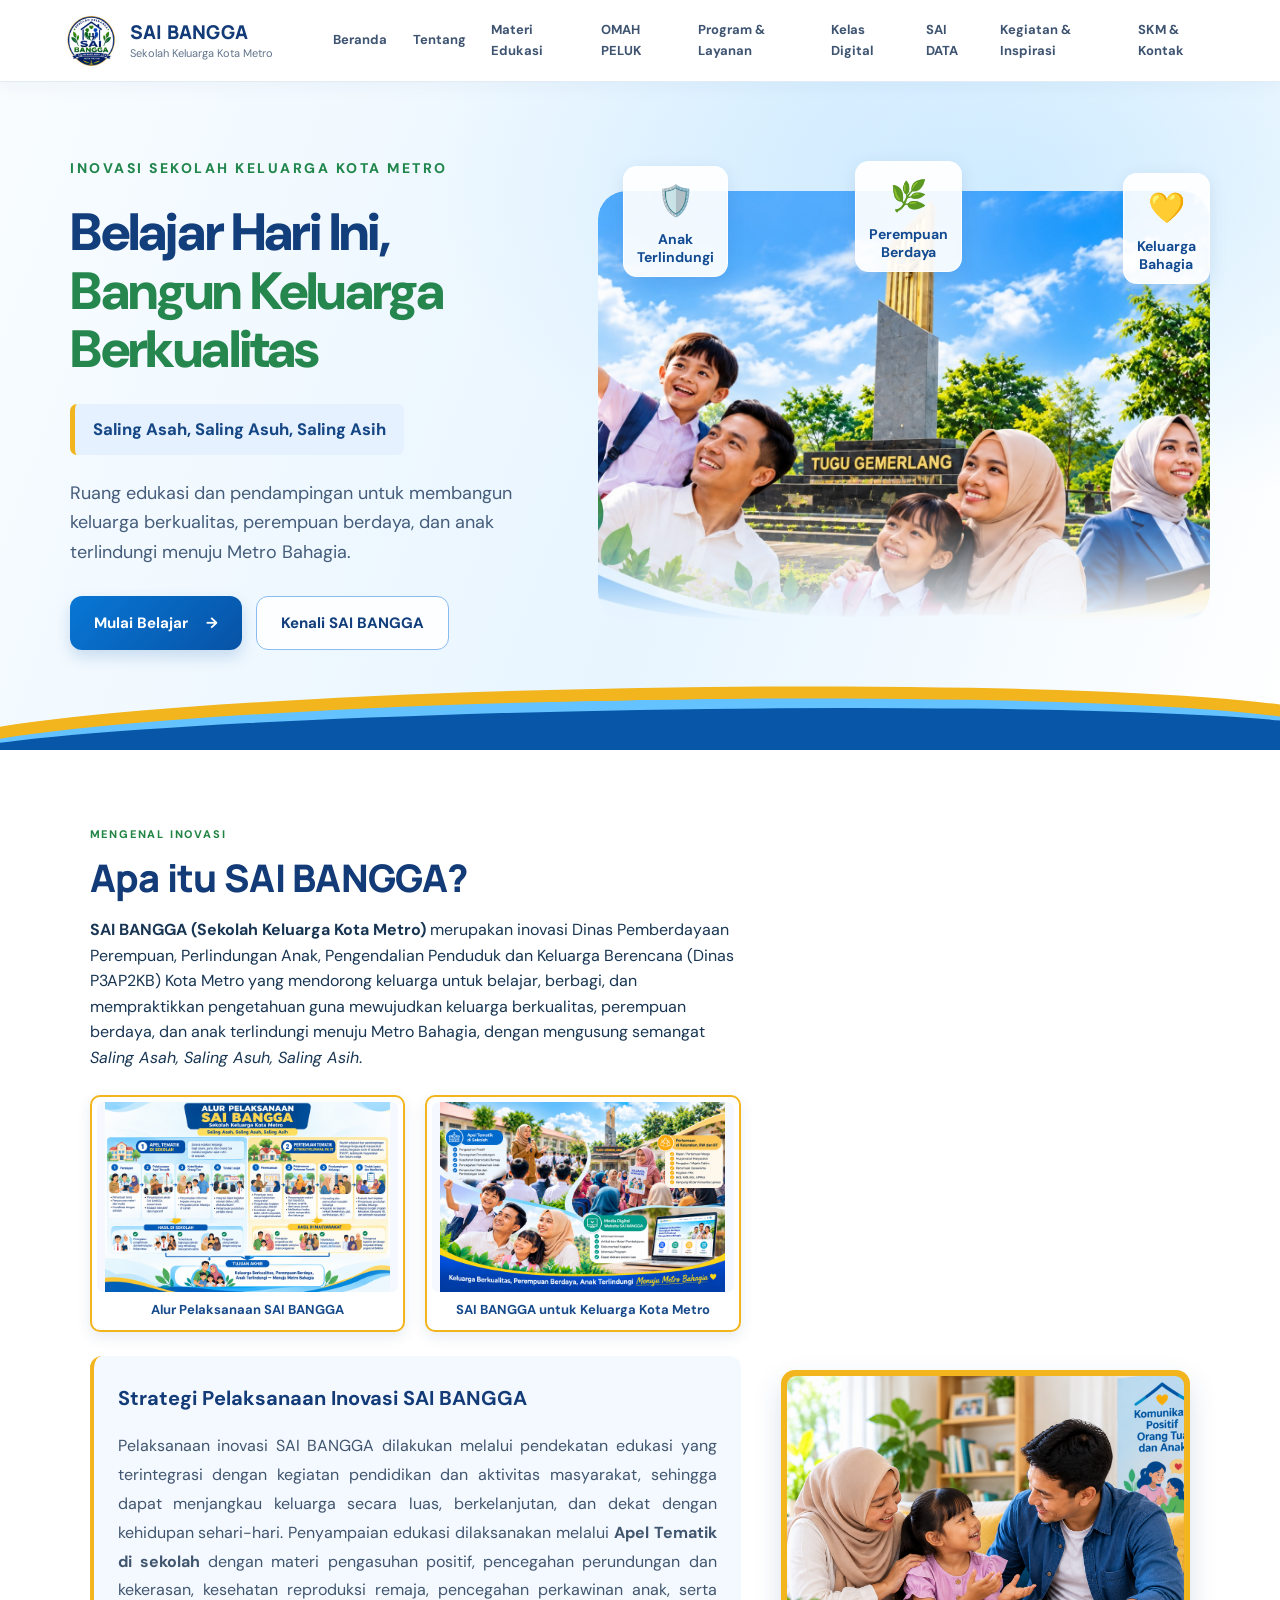
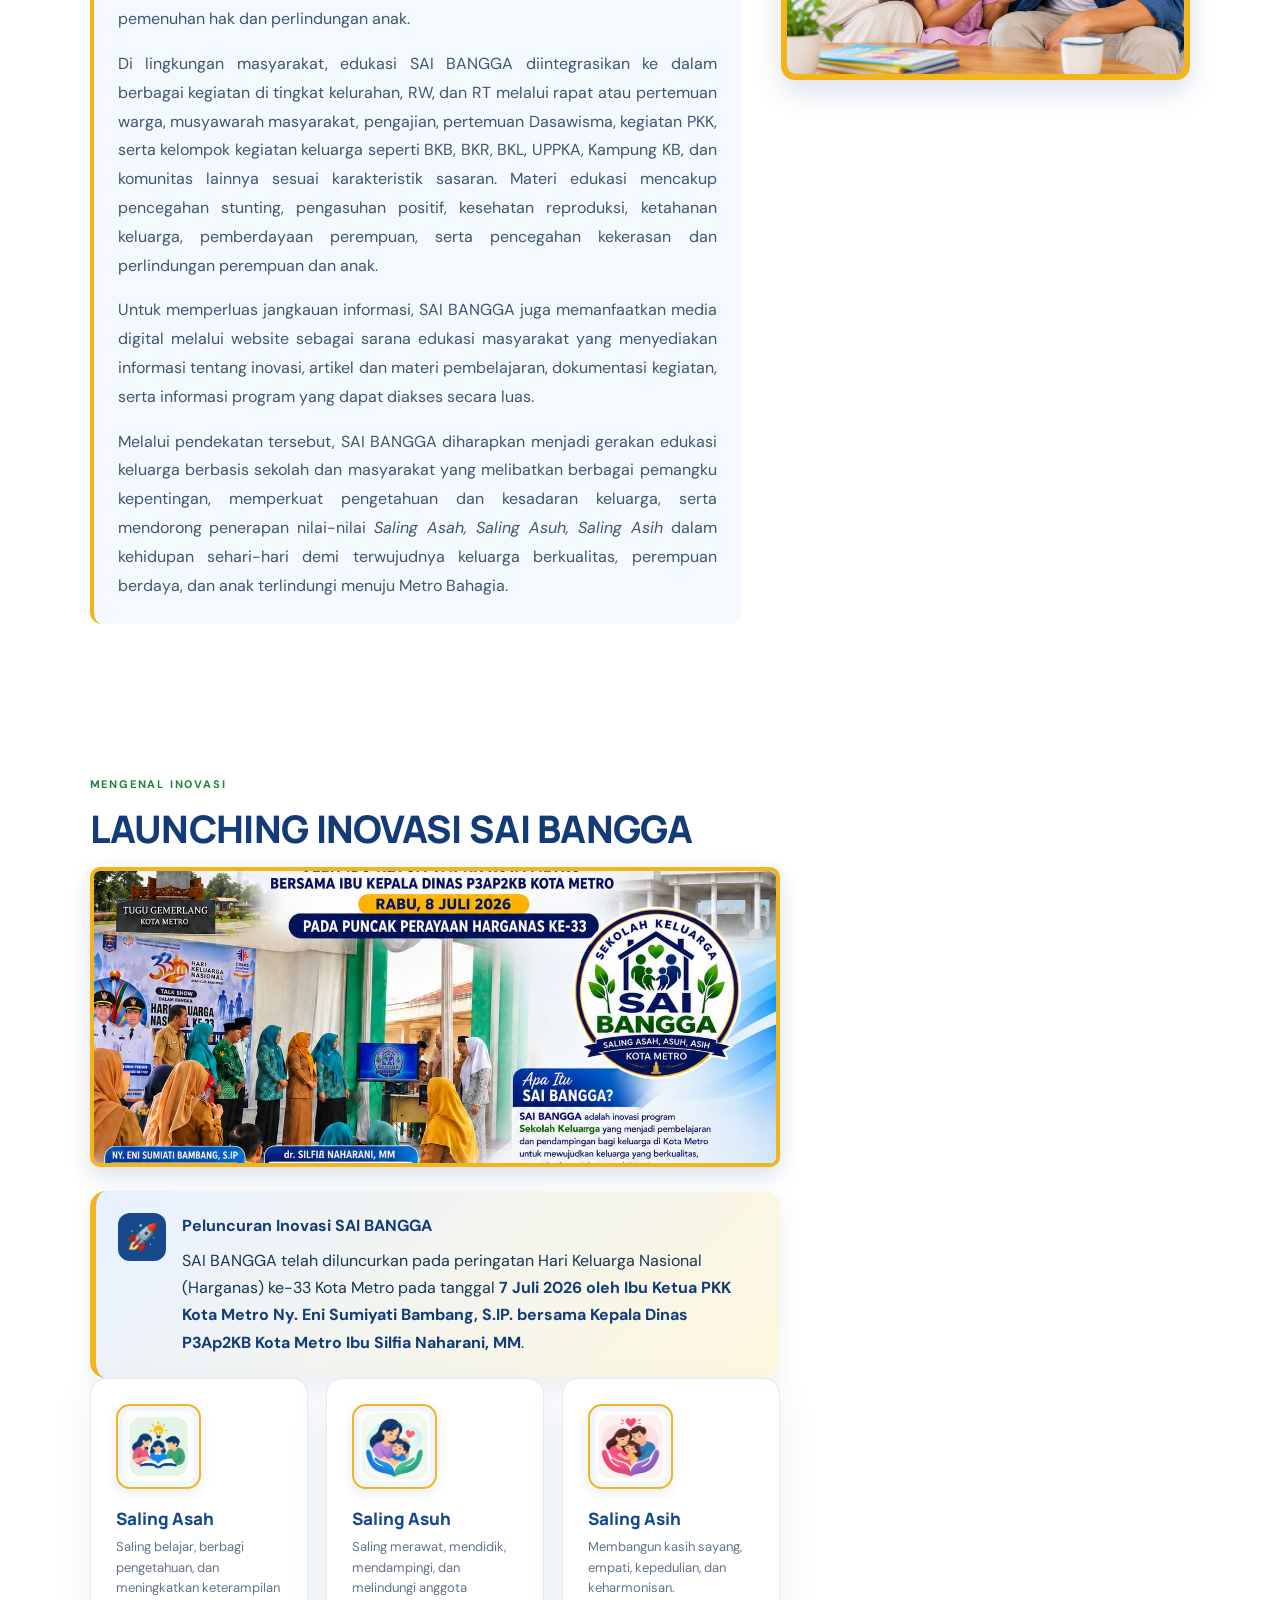
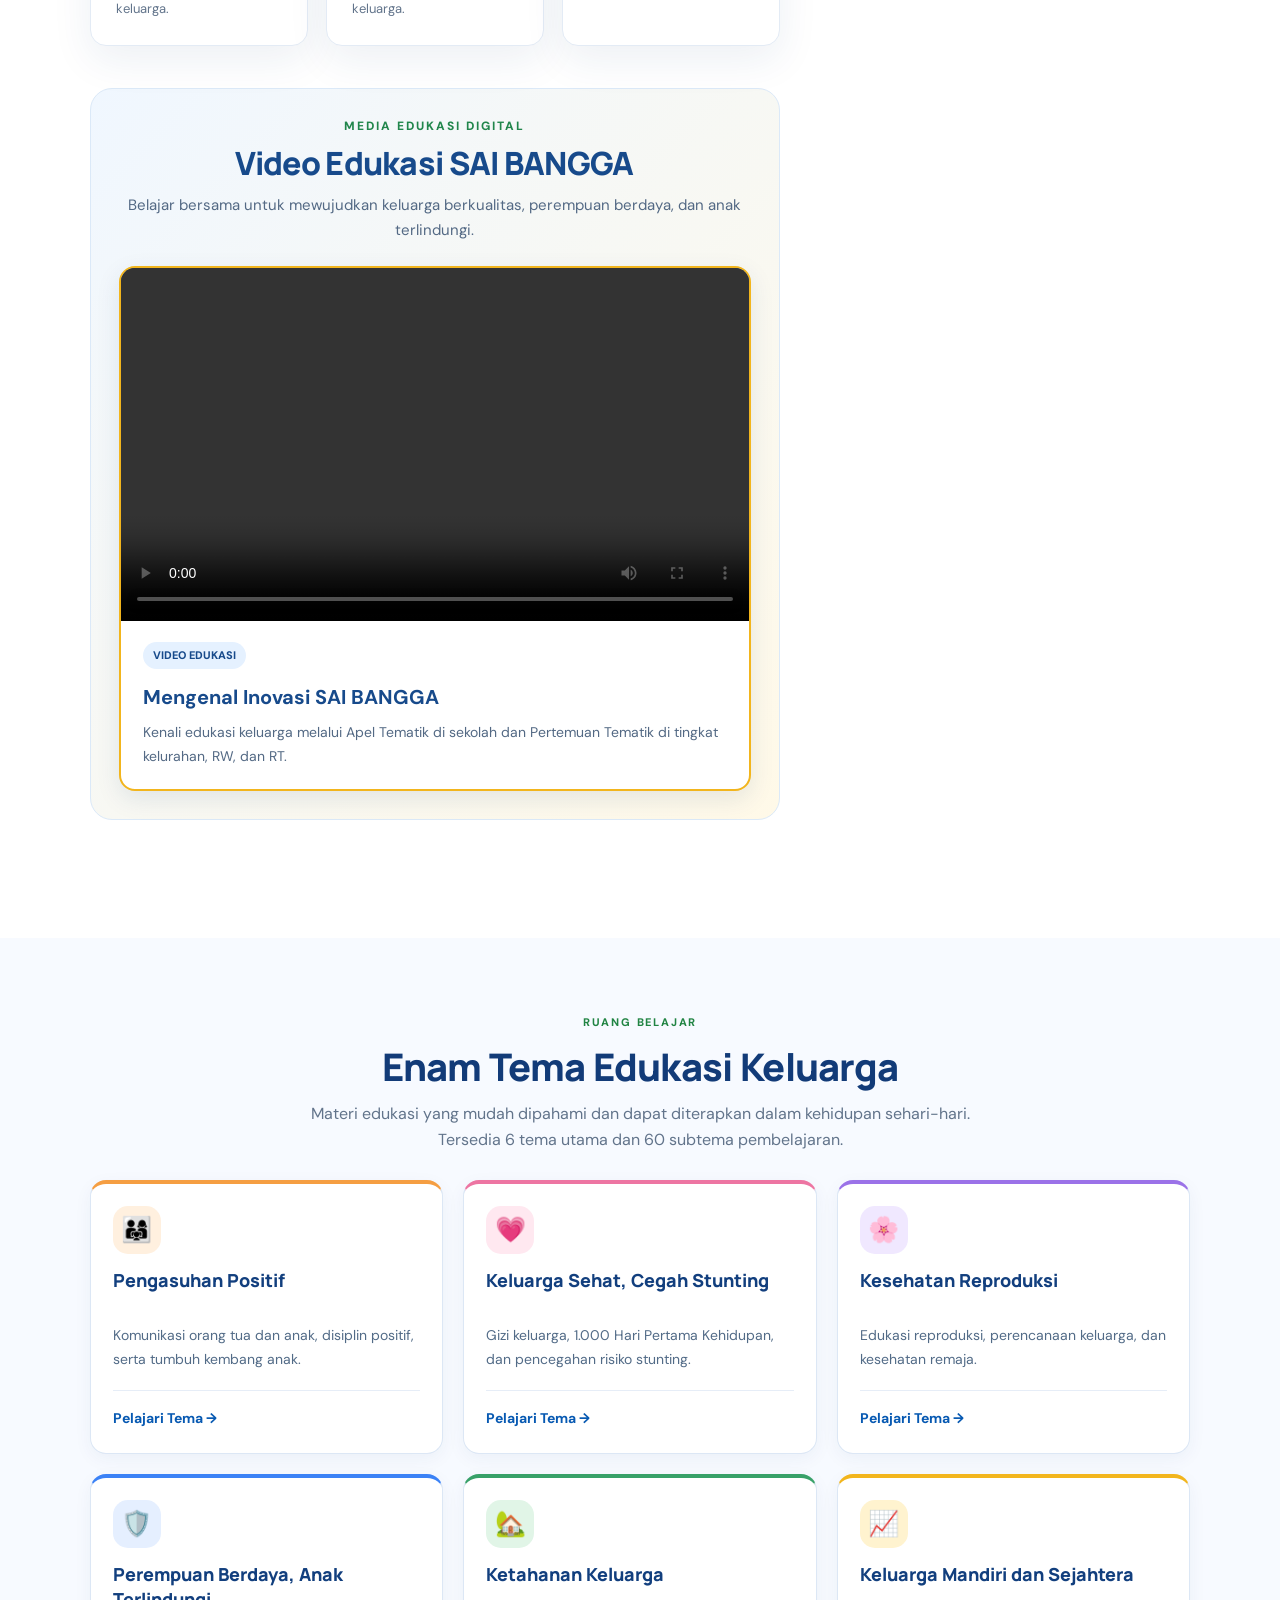
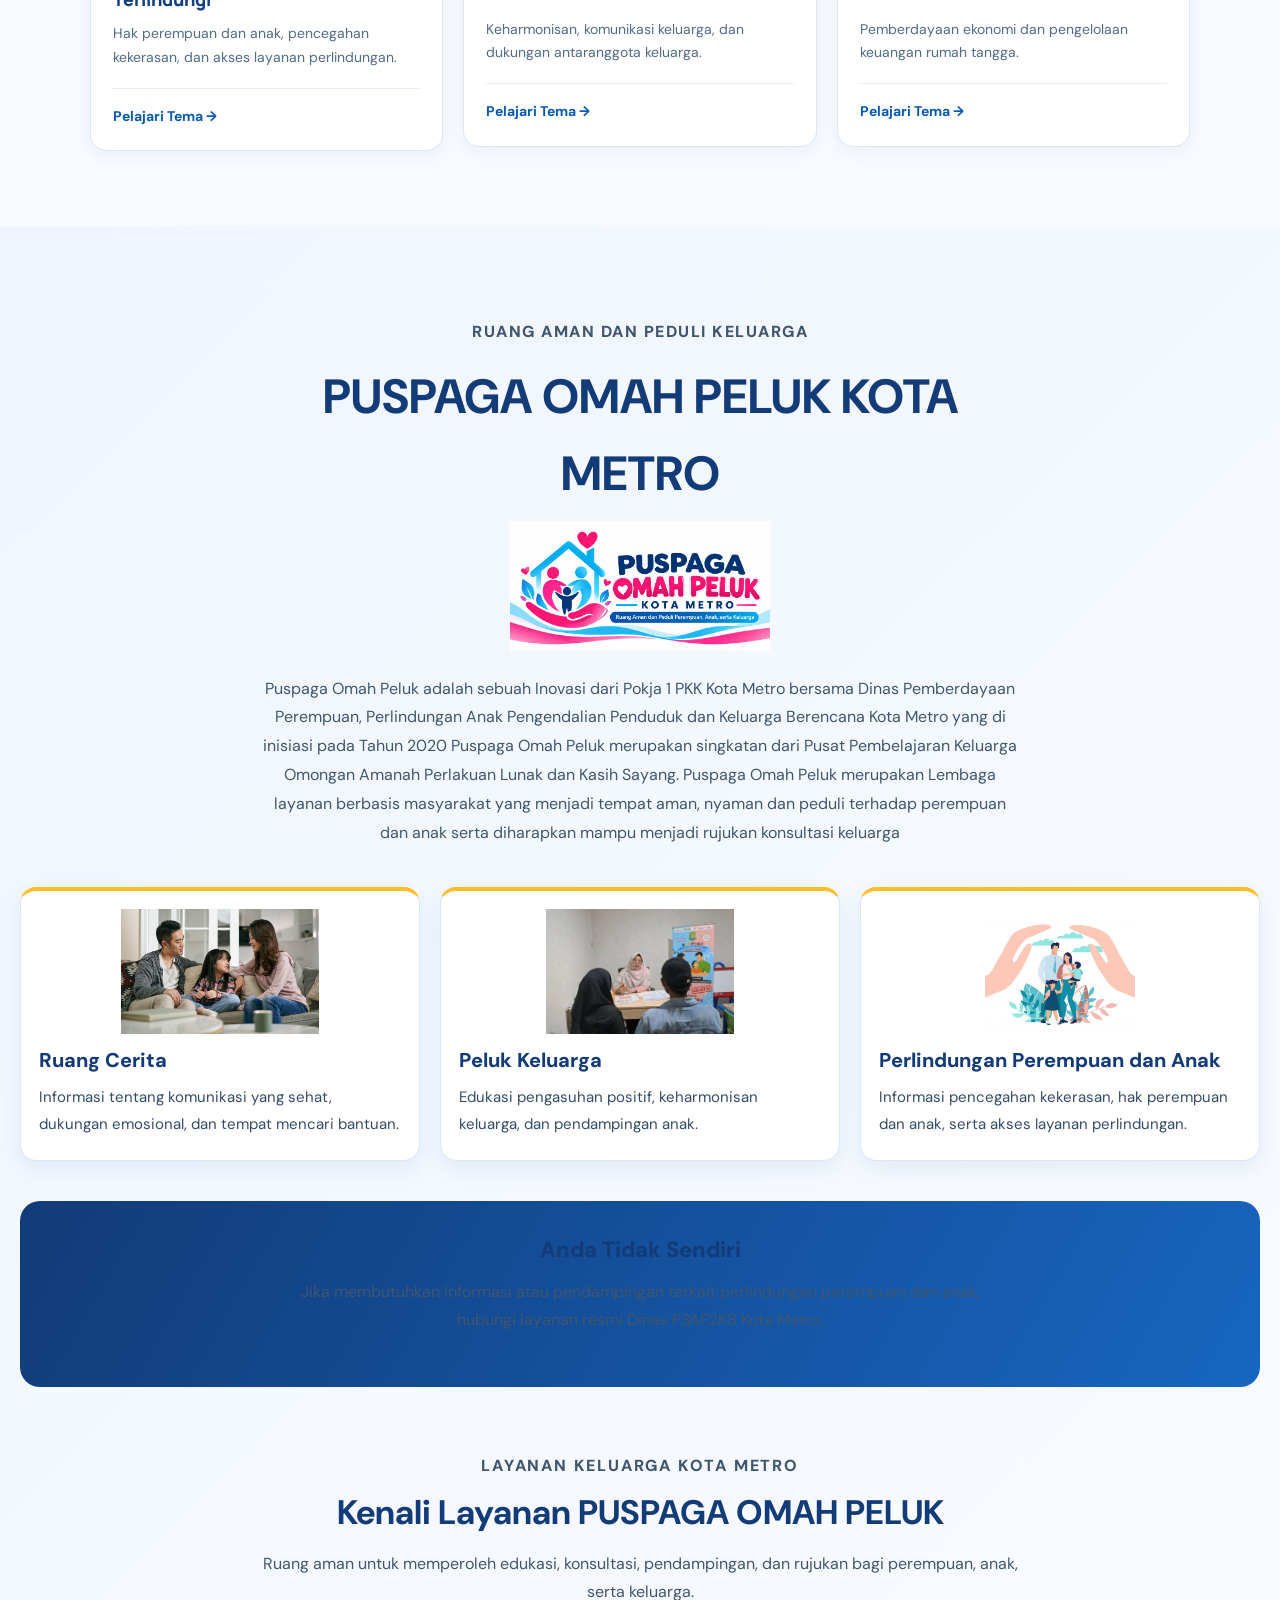
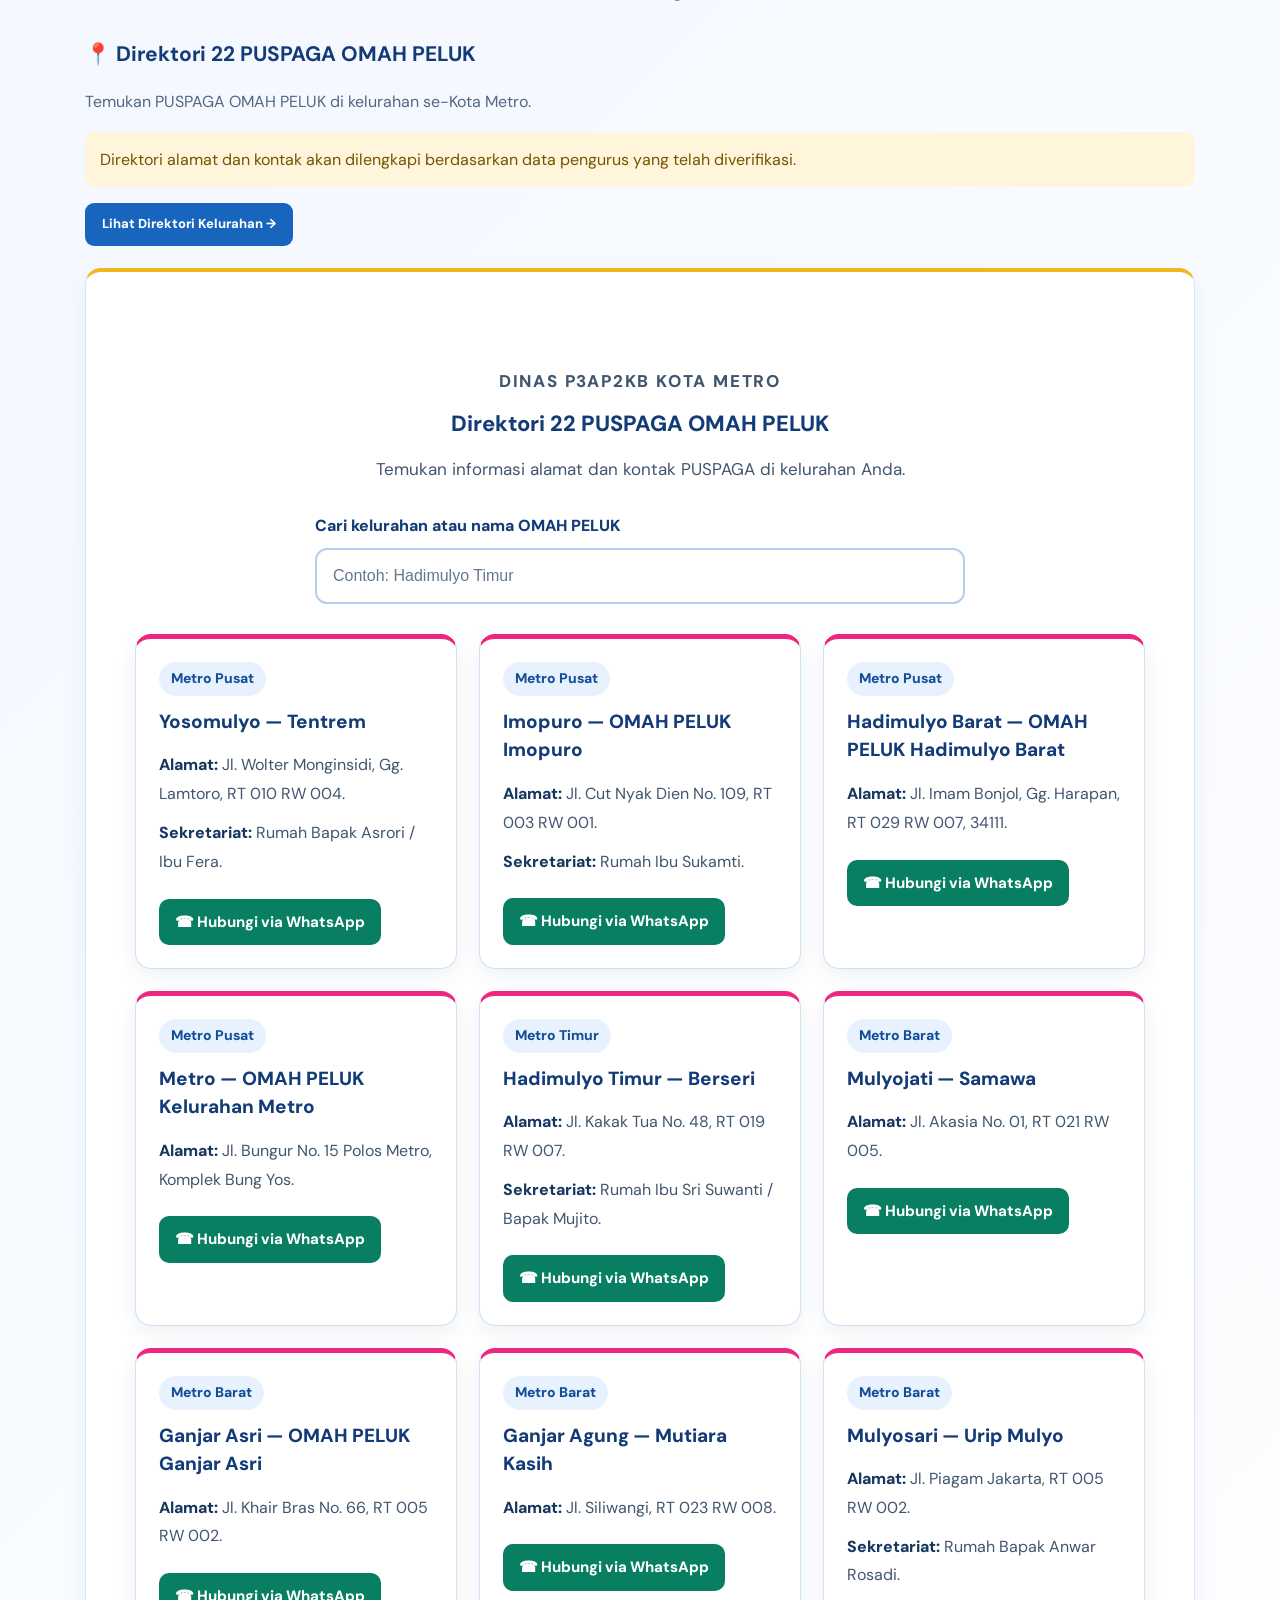
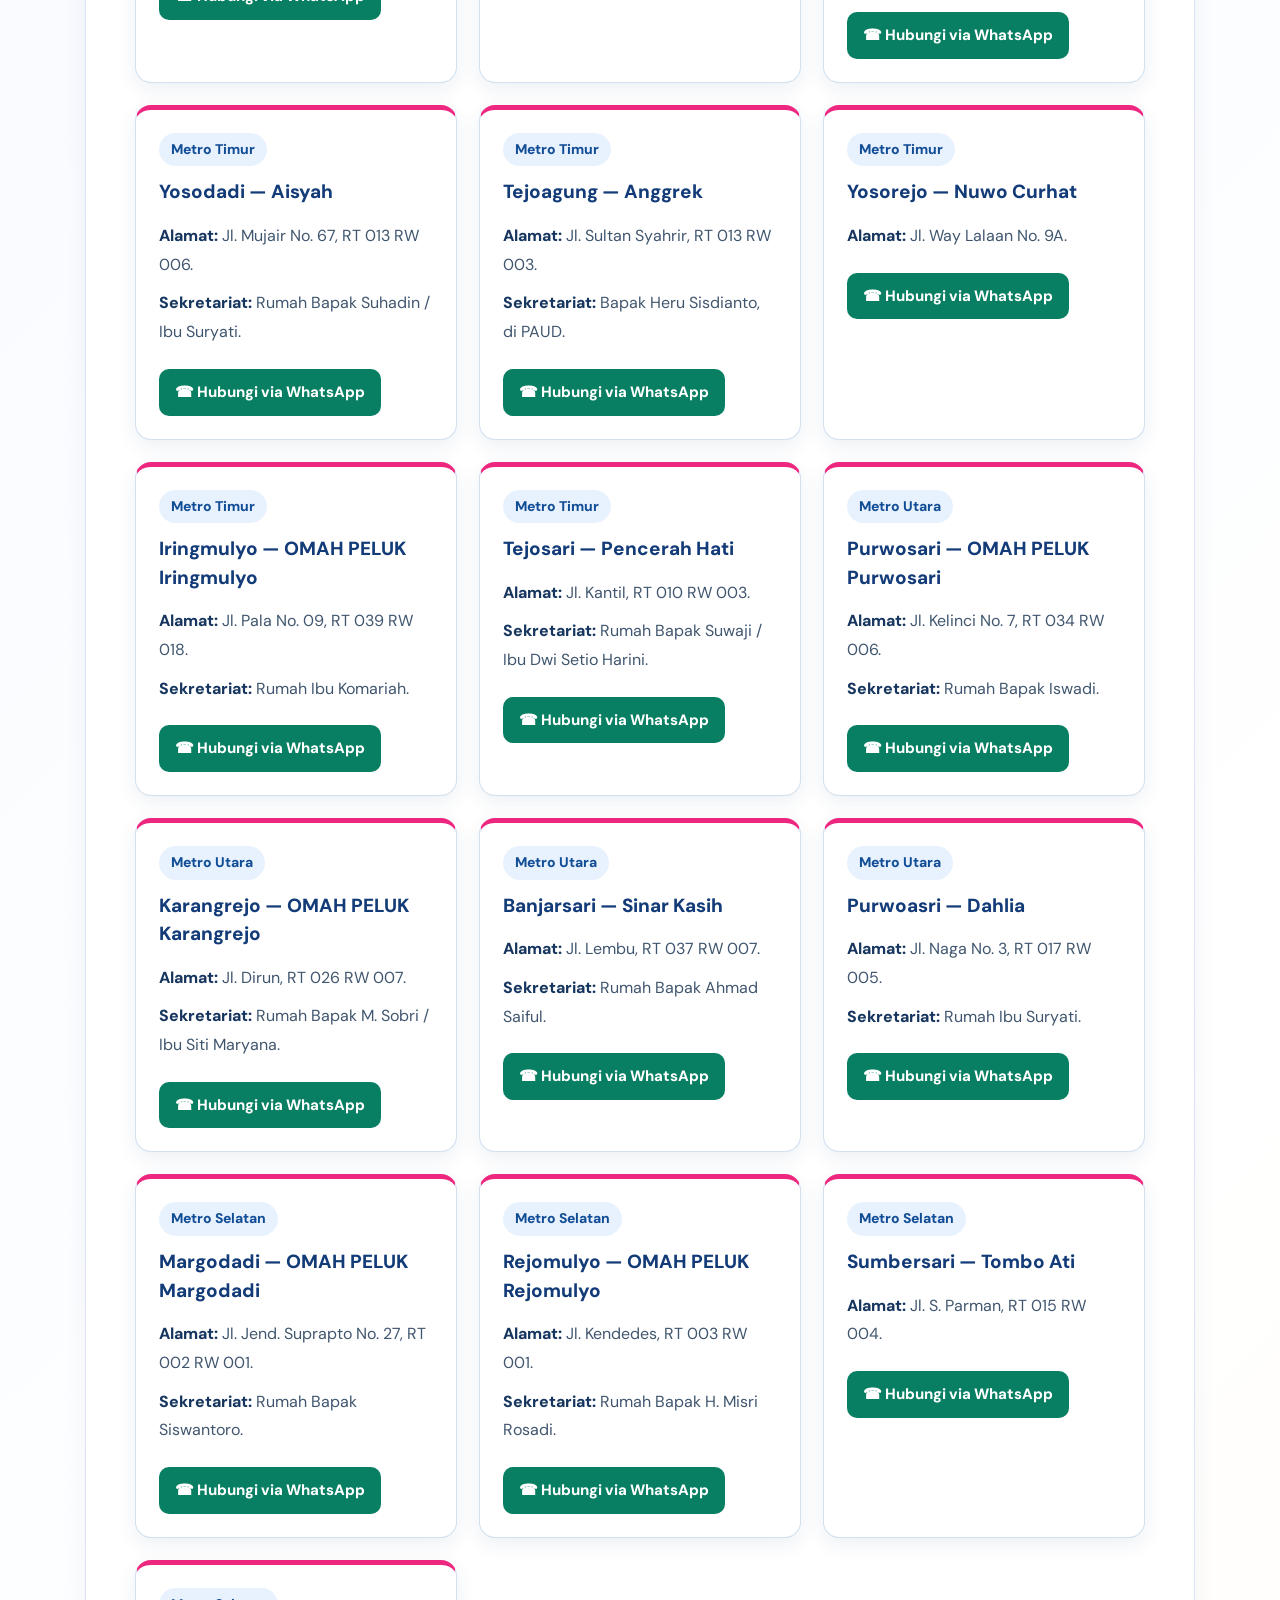
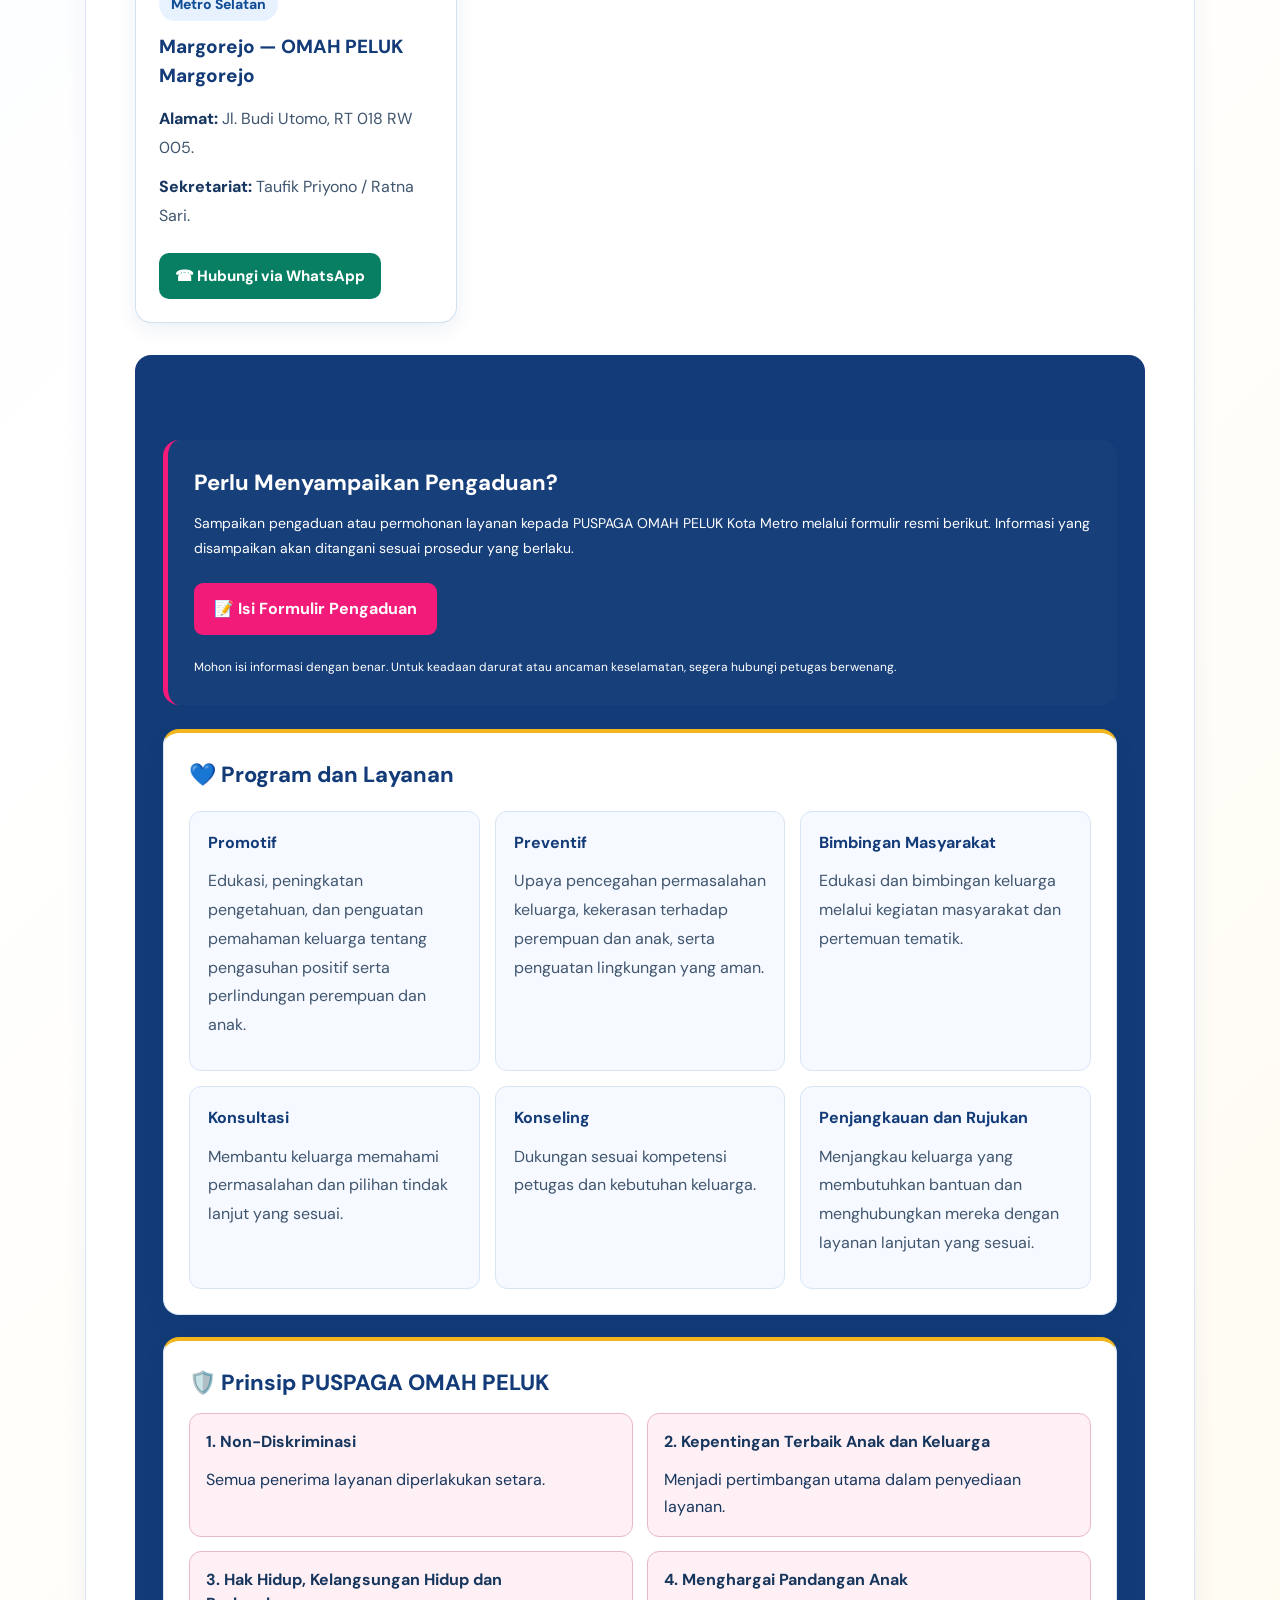
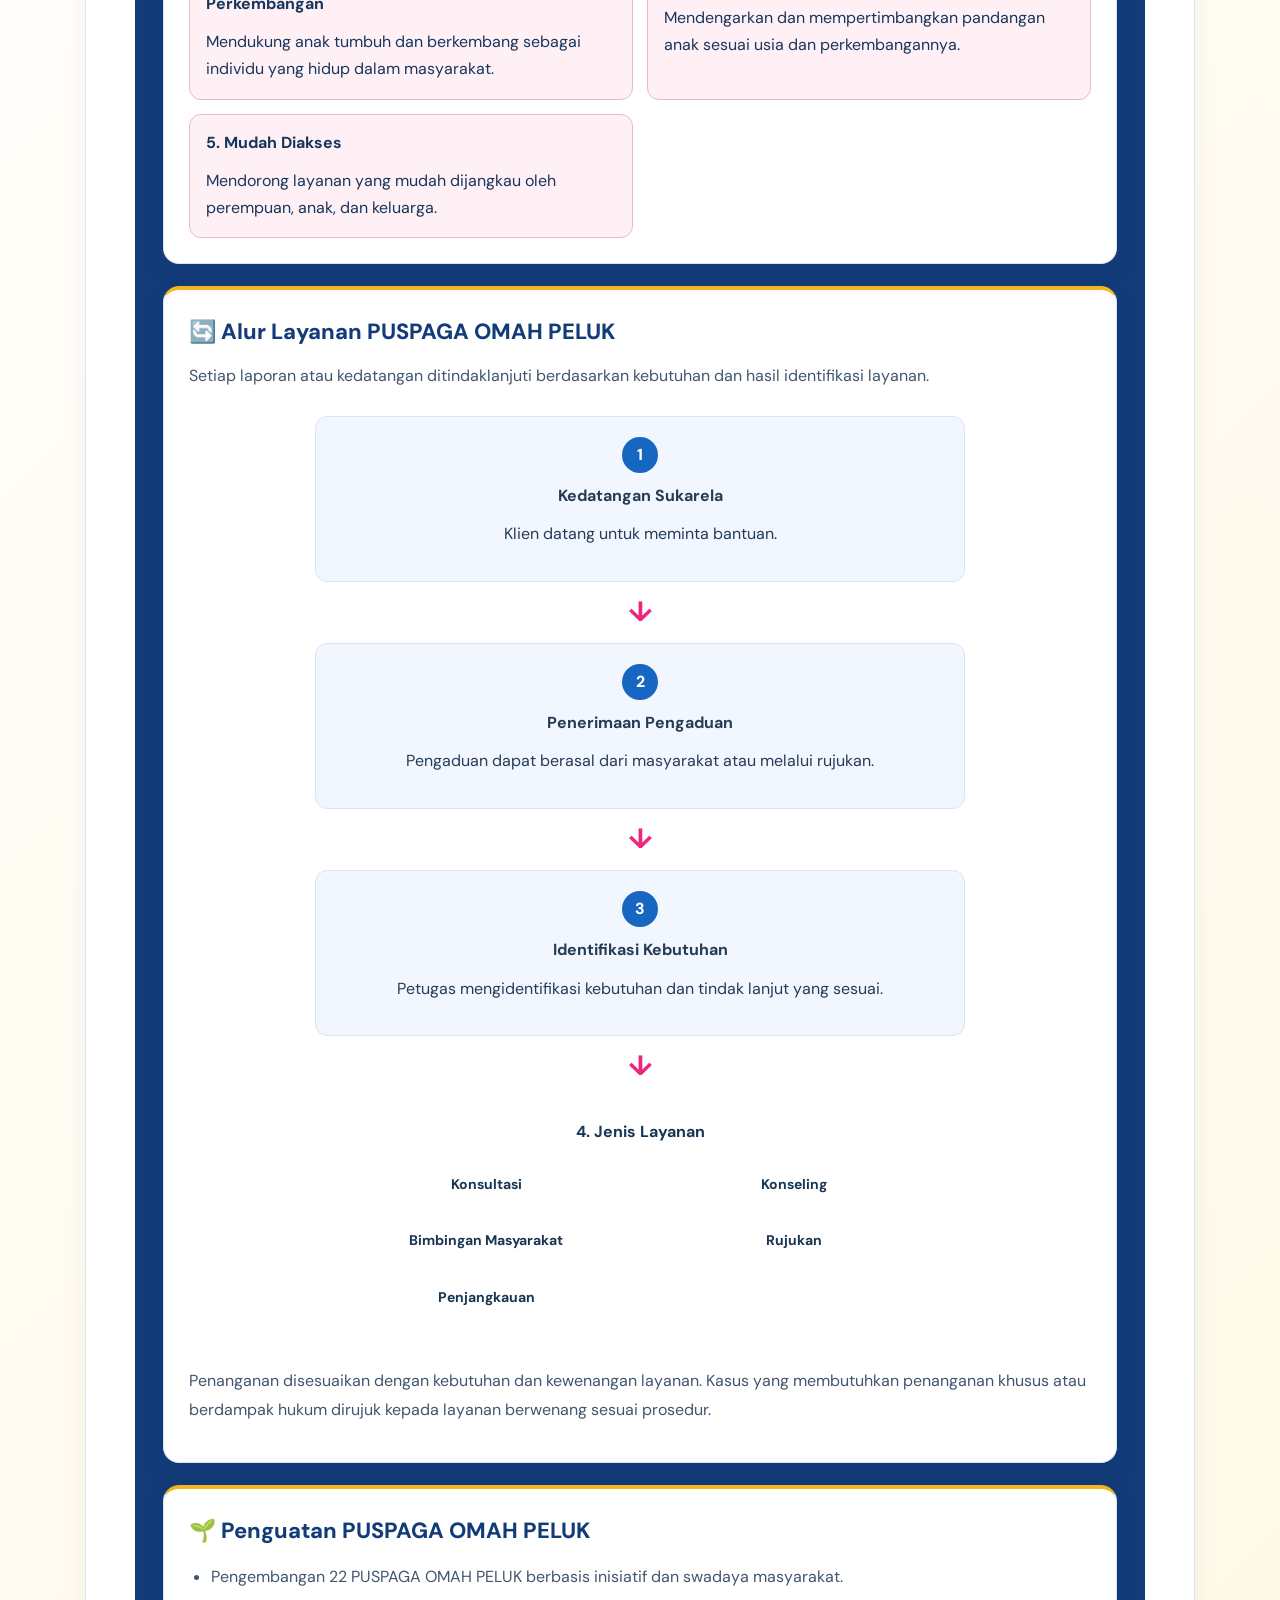
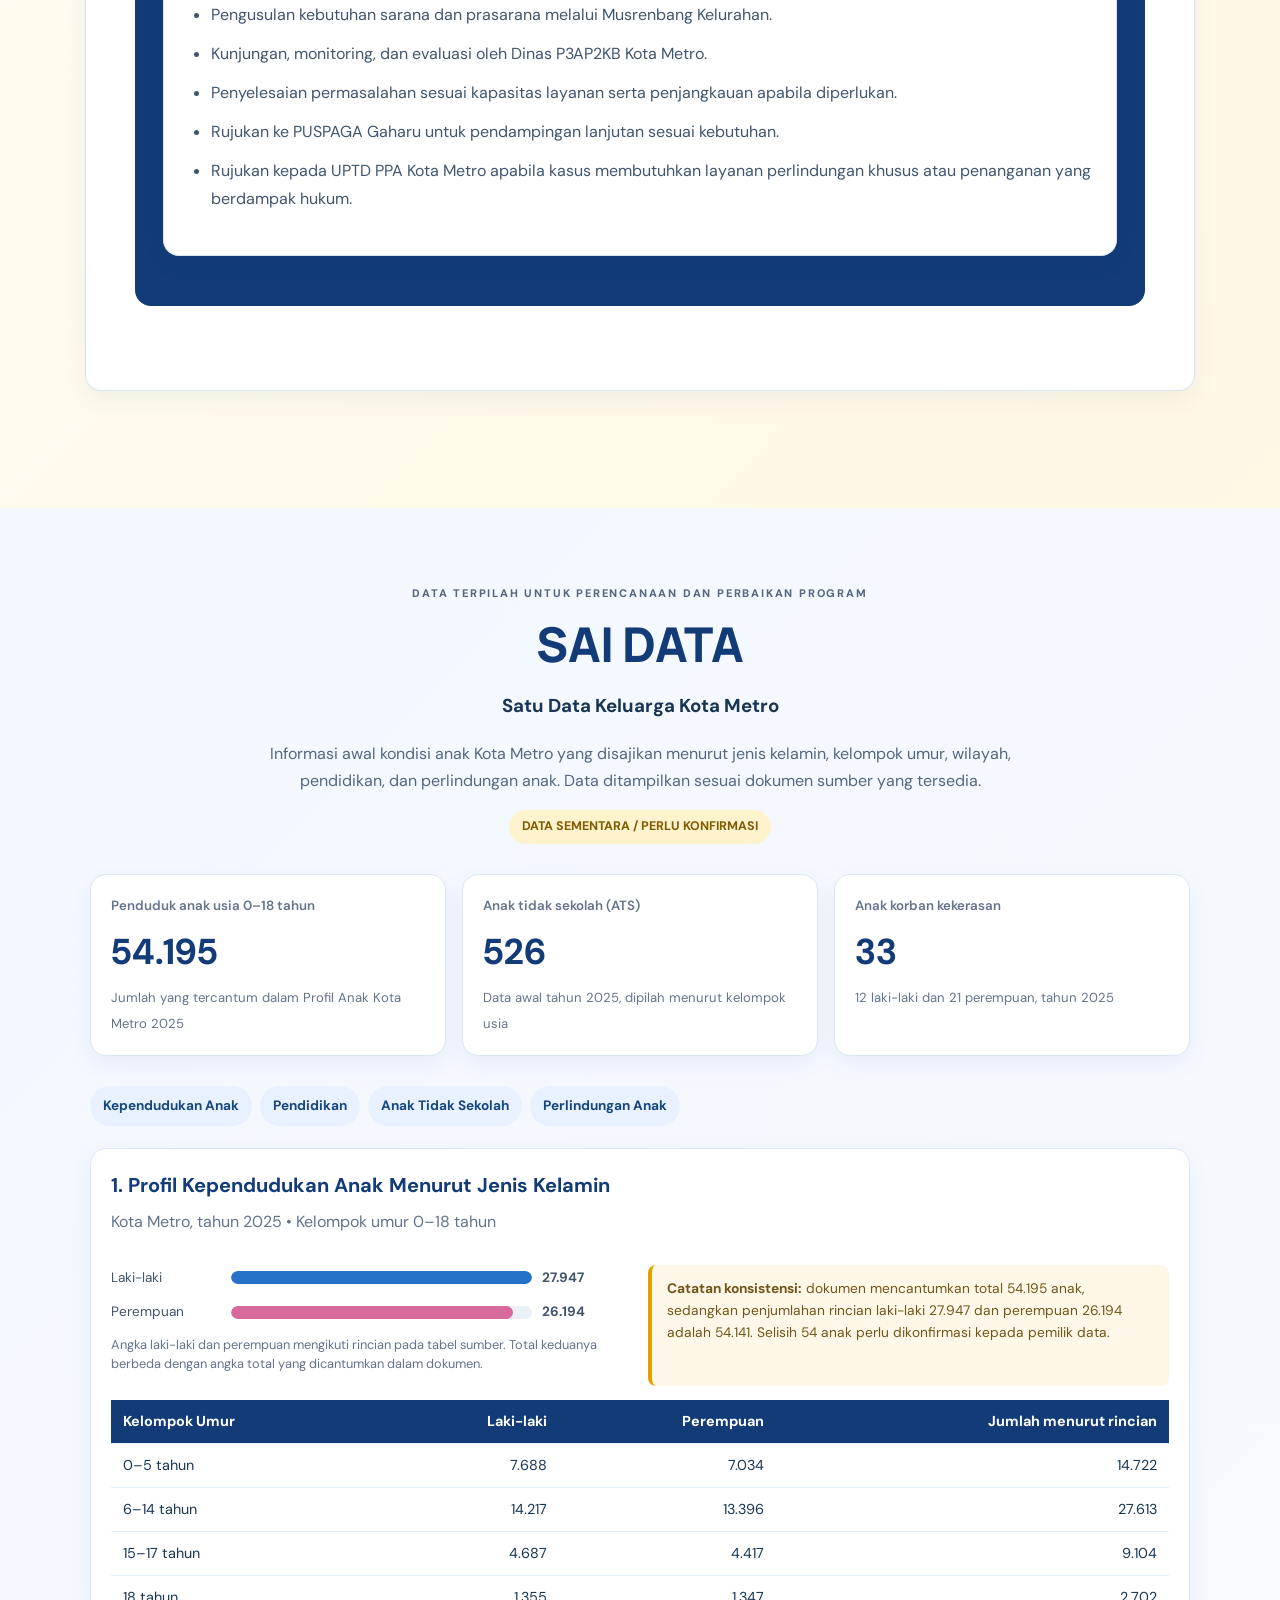
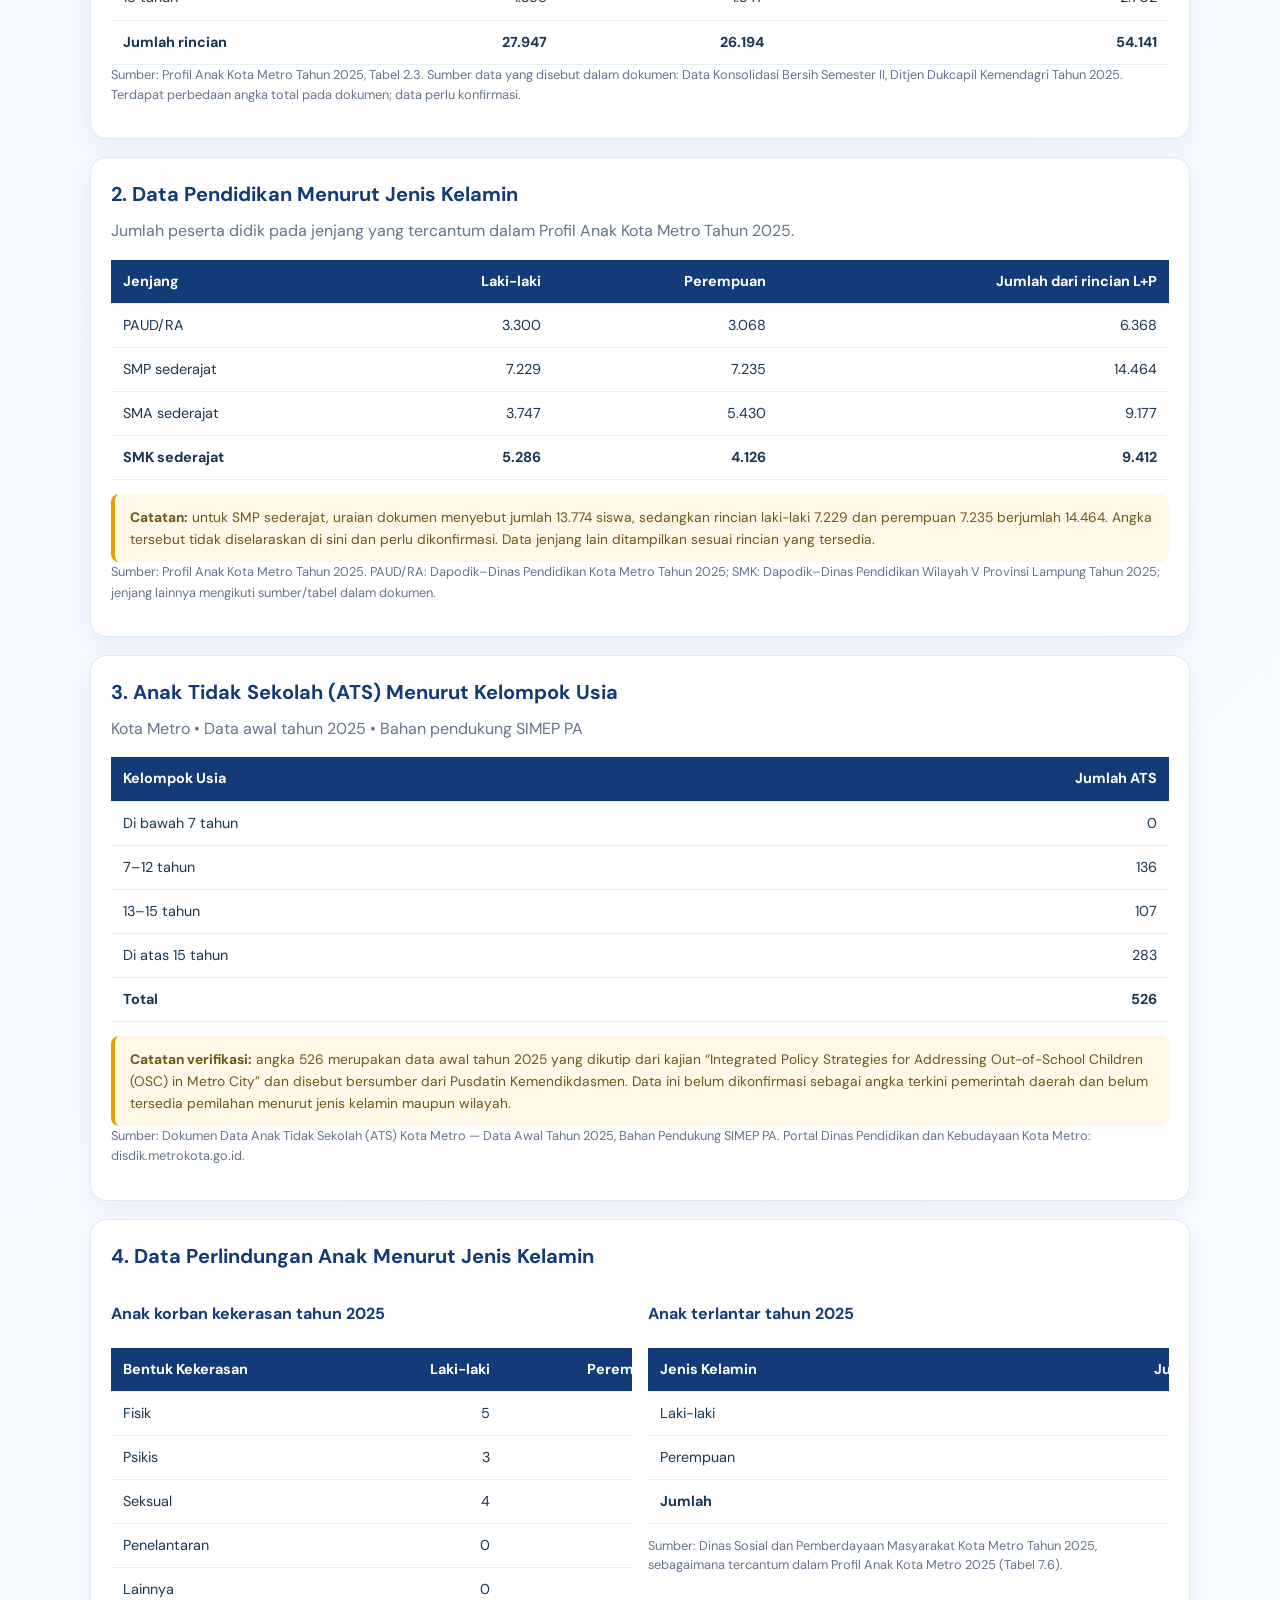
==== index.html @ c5a83d80 "Update launch date details in index.html Added details about the launch event and key participants." ====
<!doctype html>
<html lang="id">
<head>
  <!-- Google tag (gtag.js) -->
<script async src="https://www.googletagmanager.com/gtag/js?id=G-KMZER07177"></script>
<script>
  window.dataLayer = window.dataLayer || [];
  function gtag(){dataLayer.push(arguments);}
  gtag('js', new Date());
  gtag('config', 'G-KMZER07177');
</script>
  <meta charset="utf-8">
  <meta name="viewport" content="width=device-width, initial-scale=1">
  <meta name="description" content="SAI BANGGA — Sekolah Keluarga Kota Metro. Saling Asah, Saling Asuh, Saling Asih.">
  <meta name="theme-color" content="#123b78">
  <title>SAI BANGGA — Sekolah Keluarga Kota Metro</title>
  <link rel="stylesheet" href="style.css">
</head>
<body>
  <header class="site-header">
    <a class="brand" href="#beranda" aria-label="SAI BANGGA Beranda">
      <img src="assets/Logo%20Sai%20Bangga.jpeg" alt="Logo SAI BANGGA Sekolah Keluarga Kota Metro">
      <span><strong>SAI BANGGA</strong><small>Sekolah Keluarga Kota Metro</small></span>
    </a>
    <button class="menu-toggle" aria-label="Buka menu" aria-expanded="false">☰</button>
 <nav class="nav">
  <a href="#beranda">Beranda</a>
  <a href="#tentang">Tentang</a>
  <a href="#belajar">Materi Edukasi</a>
  <a href="#omah-peluk">OMAH PELUK</a>
  <a href="#program-layanan">Program &amp; Layanan</a>
  <a href="#kelas-digital">Kelas Digital</a>
  <a href="#sai-data">SAI DATA</a>
  <a href="#artikel">Kegiatan &amp; Inspirasi</a>
  <a href="#skm-kontak">SKM &amp; Kontak</a>
</nav>
  </header>

  <main>
   <section class="hero-baru" id="beranda">
  <div class="hero-baru-inner">

    <div class="hero-baru-content">
      <p class="hero-eyebrow">
        INOVASI SEKOLAH KELUARGA KOTA METRO
      </p>

      <h1>
        Belajar Hari Ini,<br>
        <span>Bangun Keluarga</span><br>
        <span>Berkualitas</span>
      </h1>

      <div class="hero-slogan">
        Saling Asah, Saling Asuh, Saling Asih
      </div>

      <p class="hero-description">
        Ruang edukasi dan pendampingan untuk membangun
        keluarga berkualitas, perempuan berdaya, dan anak
        terlindungi menuju Metro Bahagia.
      </p>

      <div class="hero-baru-actions">
        <a href="#belajar" class="hero-btn-primary">
          Mulai Belajar <span>→</span>
        </a>

        <a href="#tentang" class="hero-btn-secondary">
          Kenali SAI BANGGA
        </a>
      </div>
    </div>

    <div class="hero-baru-visual">
      <img
        src="assets/Keluarga%20Sai%20Bangga.jpeg"
        alt="Keluarga SAI BANGGA Kota Metro"
        class="hero-family-image">

      <div class="hero-label hero-label-anak">
        <span>🛡️</span>
        <strong>Anak<br>Terlindungi</strong>
      </div>

      <div class="hero-label hero-label-perempuan">
        <span>🌿</span>
        <strong>Perempuan<br>Berdaya</strong>
      </div>

      <div class="hero-label hero-label-keluarga">
        <span>💛</span>
        <strong>Keluarga<br>Bahagia</strong>
      </div>
    </div>

  </div>

  <div class="hero-wave hero-wave-yellow"></div>
  <div class="hero-wave hero-wave-blue"></div>
</section>

    <section class="section about" id="tentang">
  <div class="tentang-layout">

    <div class="tentang-text">
      <p class="eyebrow">MENGENAL INOVASI</p>
      <h2>Apa itu SAI BANGGA?</h2>

 <p>
 <strong>SAI BANGGA (Sekolah Keluarga Kota Metro)</strong>
  merupakan inovasi Dinas Pemberdayaan Perempuan, Perlindungan
  Anak, Pengendalian Penduduk dan Keluarga Berencana
  (Dinas P3AP2KB) Kota Metro yang mendorong keluarga untuk
  belajar, berbagi, dan mempraktikkan pengetahuan guna
  mewujudkan keluarga berkualitas, perempuan berdaya, dan
  anak terlindungi menuju Metro Bahagia, dengan mengusung
  semangat <em>Saling Asah, Saling Asuh, Saling Asih</em>.
</p>
<div class="sai-gambar-dua">

  <div class="sai-gambar-item">
    <img
      src="assets/Alur%20Pelaksanaan%20Sai%20Bangga.jpeg"
      alt="Alur Pelaksanaan SAI BANGGA melalui Apel Tematik di Sekolah dan Pertemuan Tematik di Kelurahan, RW, dan RT">
    <p>Alur Pelaksanaan SAI BANGGA</p>
  </div>

  <div class="sai-gambar-item">
    <img
      src="assets/Bagroun%20Sai%20Bangga.jpeg"
      alt="Edukasi SAI BANGGA untuk keluarga Kota Metro">
    <p>SAI BANGGA untuk Keluarga Kota Metro</p>
  </div>

</div>

<div class="about-detail">
  <h3>Strategi Pelaksanaan Inovasi SAI BANGGA</h3>

  <p>
    Pelaksanaan inovasi SAI BANGGA dilakukan melalui pendekatan
    edukasi yang terintegrasi dengan kegiatan pendidikan dan
    aktivitas masyarakat, sehingga dapat menjangkau keluarga
    secara luas, berkelanjutan, dan dekat dengan kehidupan
    sehari-hari. Penyampaian edukasi dilaksanakan melalui
    <strong>Apel Tematik di sekolah</strong> dengan materi
    pengasuhan positif, pencegahan perundungan dan kekerasan,
    kesehatan reproduksi remaja, pencegahan perkawinan anak,
    serta pemenuhan hak dan perlindungan anak.
  </p>

  <p>
    Di lingkungan masyarakat, edukasi SAI BANGGA diintegrasikan
    ke dalam berbagai kegiatan di tingkat kelurahan, RW, dan RT
    melalui rapat atau pertemuan warga, musyawarah masyarakat,
    pengajian, pertemuan Dasawisma, kegiatan PKK, serta kelompok
    kegiatan keluarga seperti BKB, BKR, BKL, UPPKA, Kampung KB,
    dan komunitas lainnya sesuai karakteristik sasaran. Materi
    edukasi mencakup pencegahan stunting, pengasuhan positif,
    kesehatan reproduksi, ketahanan keluarga, pemberdayaan
    perempuan, serta pencegahan kekerasan dan perlindungan
    perempuan dan anak.
  </p>

  <p>
    Untuk memperluas jangkauan informasi, SAI BANGGA juga
    memanfaatkan media digital melalui website sebagai sarana
    edukasi masyarakat yang menyediakan informasi tentang
    inovasi, artikel dan materi pembelajaran, dokumentasi
    kegiatan, serta informasi program yang dapat diakses
    secara luas.
  </p>

  <p>
    Melalui pendekatan tersebut, SAI BANGGA diharapkan menjadi
    gerakan edukasi keluarga berbasis sekolah dan masyarakat
    yang melibatkan berbagai pemangku kepentingan, memperkuat
    pengetahuan dan kesadaran keluarga, serta mendorong
    penerapan nilai-nilai
    <em>Saling Asah, Saling Asuh, Saling Asih</em>
    dalam kehidupan sehari-hari demi terwujudnya keluarga
    berkualitas, perempuan berdaya, dan anak terlindungi
    menuju Metro Bahagia.
  </p>
</div>

    </div>

    <div class="tentang-visual">
      <img
        src="assets/Pengasuhan%20Positif%20komunikasi%20orang%20tua%20dan%20anak.png"
        alt="Edukasi SAI BANGGA untuk keluarga Kota Metro">
    </div>

  </div>

  <!-- Bagian launch-info dan meaning-grid tetap di bawah sini -->
</section>

    
    <section class="section about" id="launching-sai-bangga">
      <div class="section-heading">
        <p class="eyebrow">MENGENAL INOVASI</p>
        <h2>LAUNCHING INOVASI SAI BANGGA</h2>
        
<p>
 
<img
  src="assets/Launching%20Sai%20Bangga.jpeg"
  alt="Edukasi SAI BANGGA untuk keluarga Kota Metro"
  class="gambar-sai-bangga">

<div class="launch-info">
  <span class="launch-icon">🚀</span>
  <div>
    <strong>Peluncuran Inovasi SAI BANGGA</strong>
    <p>
      SAI BANGGA telah diluncurkan pada peringatan
      Hari Keluarga Nasional (Harganas) ke-33 Kota Metro
      pada tanggal <strong>7 Juli 2026 oleh Ibu Ketua PKK Kota Metro Ny. Eni Sumiyati Bambang, S.IP. 
      bersama Kepala Dinas P3Ap2KB Kota Metro Ibu Silfia Naharani, MM</strong>. 
    </p>
  </div>
</div>

<div class="meaning-grid">

  <!-- SALING ASAH -->
  <article class="meaning-card">
    <img
      src="assets/icon%20saling%20asah.png"
      alt="Ikon Saling Asah"
      class="meaning-photo">

    <h3>Saling Asah</h3>
    <p>
      Saling belajar, berbagi pengetahuan,
      dan meningkatkan keterampilan keluarga.
    </p>
  </article>

  <!-- SALING ASUH -->
  <article class="meaning-card">
    <img
      src="assets/icon%20saling%20asuh.png"
      alt="Ikon Saling Asuh"
      class="meaning-photo">

    <h3>Saling Asuh</h3>
    <p>
      Saling merawat, mendidik, mendampingi,
      dan melindungi anggota keluarga.
    </p>
  </article>

  <!-- SALING ASIH -->
  <article class="meaning-card">
    <img
      src="assets/icon%20saling%20asih.png"
      alt="Ikon Saling Asih"
      class="meaning-photo">

    <h3>Saling Asih</h3>
    <p>
      Membangun kasih sayang, empati,
      kepedulian, dan keharmonisan.
    </p>
  </article>

</div>
        <!-- RUANG VIDEO EDUKASI SAI BANGGA -->
<div class="video-sai-bangga" id="video-edukasi">

  <div class="video-heading">
    <p class="eyebrow">MEDIA EDUKASI DIGITAL</p>
    <h2>Video Edukasi SAI BANGGA</h2>
    <p>
      Belajar bersama untuk mewujudkan keluarga berkualitas,
      perempuan berdaya, dan anak terlindungi.
    </p>
  </div>

  <div class="video-card">
<div class="video-frame">
  <video controls preload="metadata" playsinline>
    <source src="assets/video-sai-bangga.mp4" type="video/mp4">
    Browser Anda tidak mendukung pemutaran video.
  </video>
</div>

    <div class="video-info">
      <span class="video-label">VIDEO EDUKASI</span>
      <h3>Mengenal Inovasi SAI BANGGA</h3>
      <p>
        Kenali edukasi keluarga melalui Apel Tematik di sekolah
        dan Pertemuan Tematik di tingkat kelurahan, RW, dan RT.
      </p>
    </div>
  </div>
</div>
    </section>


<!-- RUANG BELAJAR SAI BANGGA -->
<section class="section learning" id="belajar">

  <div class="section-heading centered">
    <p class="eyebrow">RUANG BELAJAR</p>
    <h2>Enam Tema Edukasi Keluarga</h2>
    <p>
      Materi edukasi yang mudah dipahami dan dapat
      diterapkan dalam kehidupan sehari-hari.
      Tersedia 6 tema utama dan 60 subtema pembelajaran.
    </p>
  </div>

  <div class="learning-grid">

    <!-- TEMA 1 -->
    <article class="learning-card tema-asah">
      <span class="card-icon orange">👨‍👩‍👧</span>
      <h3>Pengasuhan Positif</h3>
      <p>
        Komunikasi orang tua dan anak, disiplin positif,
        serta tumbuh kembang anak.
      </p>

      <details class="tema-detail">
        <summary>Pelajari Tema →</summary>
        <div class="subtema-content">
          <h4>10 Subtema Pengasuhan Positif</h4>
          <ol>
            <li>Komunikasi hangat antara orang tua dan anak.</li>
            <li>Memahami tumbuh kembang dan kebutuhan anak sesuai usia.</li>
            <li>Disiplin positif dan pengasuhan tanpa kekerasan.</li>
            <li>Mengenali emosi dan menghadapi tantrum anak.</li>
            <li>Peran ayah dan ibu dalam pengasuhan.</li>
            <li>Membangun kemandirian dan kepercayaan diri anak.</li>
            <li>Menanamkan karakter, nilai agama, dan sopan santun.</li>
            <li>Pendampingan belajar dan pengembangan minat anak.</li>
            <li>Penggunaan gawai dan internet sesuai usia.</li>
            <li>Pengasuhan inklusif bagi anak penyandang disabilitas.</li>
          </ol>
        </div>
      </details>
    </article>

    <!-- TEMA 2 -->
    <article class="learning-card tema-sehat">
      <span class="card-icon pink">💗</span>
      <h3>Keluarga Sehat, Cegah Stunting</h3>
      <p>
        Gizi keluarga, 1.000 Hari Pertama Kehidupan,
        dan pencegahan risiko stunting.
      </p>

      <details class="tema-detail">
        <summary>Pelajari Tema →</summary>
        <div class="subtema-content">
          <h4>10 Subtema Keluarga Sehat</h4>
          <ol>
            <li>Mengenal stunting dan upaya pencegahannya.</li>
            <li>Pentingnya 1.000 Hari Pertama Kehidupan.</li>
            <li>Gizi seimbang bagi seluruh anggota keluarga.</li>
            <li>Pemenuhan gizi ibu hamil dan ibu menyusui.</li>
            <li>ASI eksklusif dan pemberian MPASI.</li>
            <li>Pemantauan pertumbuhan anak melalui Posyandu.</li>
            <li>Kebersihan diri, sanitasi, dan air bersih.</li>
            <li>Kebiasaan hidup aktif dan istirahat cukup.</li>
            <li>Rumah sehat dan bebas asap rokok.</li>
            <li>Pengolahan makanan bergizi dengan bahan pangan lokal.</li>
          </ol>
        </div>
      </details>
    </article>

    <!-- TEMA 3 -->
    <article class="learning-card tema-reproduksi">
      <span class="card-icon purple">🌸</span>
      <h3>Kesehatan Reproduksi</h3>
      <p>
        Edukasi reproduksi, perencanaan keluarga,
        dan kesehatan remaja.
      </p>

      <details class="tema-detail">
        <summary>Pelajari Tema →</summary>
        <div class="subtema-content">
          <h4>10 Subtema Kesehatan Reproduksi</h4>
          <ol>
            <li>Mengenal tubuh dan menjaga kebersihan organ reproduksi.</li>
            <li>Pubertas dan perubahan fisik serta emosi remaja.</li>
            <li>Kesehatan menstruasi.</li>
            <li>Kesehatan dan kesiapan calon pengantin.</li>
            <li>Perencanaan kehamilan dan jarak kelahiran.</li>
            <li>Keluarga berencana dan pengenalan pilihan kontrasepsi.</li>
            <li>Pencegahan perkawinan anak dan kesiapan berkeluarga.</li>
            <li>Pergaulan sehat, persetujuan, dan batasan pribadi.</li>
            <li>Pengenalan infeksi menular seksual dan HIV.</li>
            <li>Mengenali keluhan reproduksi dan mengakses layanan kesehatan.</li>
          </ol>
        </div>
      </details>
    </article>

    <!-- TEMA 4 -->
    <article class="learning-card tema-perlindungan">
      <span class="card-icon blue">🛡️</span>
      <h3>Perempuan Berdaya, Anak Terlindungi</h3>
      <p>
        Hak perempuan dan anak, pencegahan kekerasan,
        dan akses layanan perlindungan.
      </p>

      <details class="tema-detail">
        <summary>Pelajari Tema →</summary>
        <div class="subtema-content">
          <h4>10 Subtema Pemberdayaan dan Perlindungan</h4>
          <ol>
            <li>Hak perempuan dan kesetaraan kesempatan.</li>
            <li>Hak anak dan partisipasi anak dalam keluarga.</li>
            <li>Mengenali bentuk kekerasan terhadap perempuan dan anak.</li>
            <li>Pencegahan kekerasan dalam rumah tangga.</li>
            <li>Pencegahan perundungan di sekolah dan lingkungan.</li>
            <li>Perlindungan dari kekerasan seksual.</li>
            <li>Perlindungan perempuan dan anak di ruang digital.</li>
            <li>Pencegahan eksploitasi dan perdagangan orang.</li>
            <li>Kepemimpinan dan keterlibatan perempuan dalam masyarakat.</li>
            <li>Cara mencari bantuan, melapor, dan mengakses layanan perlindungan.</li>
          </ol>
        </div>
      </details>
    </article>

    <!-- TEMA 5 -->
    <article class="learning-card tema-ketahanan">
      <span class="card-icon green">🏡</span>
      <h3>Ketahanan Keluarga</h3>
      <p>
        Keharmonisan, komunikasi keluarga,
        dan dukungan antaranggota keluarga.
      </p>

      <details class="tema-detail">
        <summary>Pelajari Tema →</summary>
        <div class="subtema-content">
          <h4>10 Subtema Ketahanan Keluarga</h4>
          <ol>
            <li>Komunikasi pasangan dan keharmonisan keluarga.</li>
            <li>Pembagian peran dan tanggung jawab rumah tangga.</li>
            <li>Penyelesaian konflik melalui musyawarah.</li>
            <li>Kesehatan mental dan pengelolaan stres keluarga.</li>
            <li>Waktu berkualitas dan kebiasaan baik bersama keluarga.</li>
            <li>Pendampingan remaja dalam menghadapi masalah.</li>
            <li>Dukungan bagi keluarga orang tua tunggal.</li>
            <li>Keluarga ramah lansia dan penyandang disabilitas.</li>
            <li>Dukungan keluarga saat sakit, kehilangan, atau menghadapi krisis.</li>
            <li>Keluarga peduli lingkungan dan siaga bencana.</li>
          </ol>
        </div>
      </details>
    </article>

    <!-- TEMA 6 -->
    <article class="learning-card tema-mandiri">
      <span class="card-icon gold">📈</span>
      <h3>Keluarga Mandiri dan Sejahtera</h3>
      <p>
        Pemberdayaan ekonomi dan pengelolaan
        keuangan rumah tangga.
      </p>

      <details class="tema-detail">
        <summary>Pelajari Tema →</summary>
        <div class="subtema-content">
          <h4>10 Subtema Keluarga Mandiri dan Sejahtera</h4>
          <ol>
            <li>Menyusun anggaran rumah tangga.</li>
            <li>Membedakan kebutuhan dan keinginan.</li>
            <li>Menabung dan menyiapkan dana darurat.</li>
            <li>Perencanaan biaya pendidikan dan masa depan keluarga.</li>
            <li>Pengelolaan utang dan kebiasaan belanja bijak.</li>
            <li>Mengenali penipuan keuangan, pinjaman ilegal, dan judi daring.</li>
            <li>Mengembangkan keterampilan dan potensi ekonomi keluarga.</li>
            <li>Merintis usaha rumahan dan mengenal UPPKA.</li>
            <li>Pemasaran digital dan pencatatan keuangan usaha.</li>
            <li>Pemanfaatan pekarangan dan pengelolaan sampah bernilai ekonomi.</li>
          </ol>
        </div>
      </details>
    </article>

  </div>

<!-- TEMPAT MENAMPILKAN ARTIKEL SUBTEMA -->
<div id="artikel-subtema" class="artikel-subtema" hidden>

  <div class="artikel-subtema-header">
    <span class="artikel-label">
      MATERI EDUKASI SAI BANGGA
    </span>

    <button
      type="button"
      id="tutup-artikel"
      class="tutup-artikel">
      ✕ Tutup
    </button>
  </div>

  <p id="artikel-kategori" class="artikel-kategori"></p>

  <h2 id="artikel-judul"></h2>

  <div id="artikel-isi" class="artikel-isi"></div>

</div>
<!-- AKHIR TEMPAT ARTIKEL -->
</section>

    <!-- OMAH PELUK -->
<section class="omah-peluk-section" id="omah-peluk">
  <div class="omah-peluk-container">

    <div class="omah-peluk-heading">
      <p class="omah-peluk-label">RUANG AMAN DAN PEDULI KELUARGA</p>
      <h2>PUSPAGA OMAH PELUK KOTA METRO</h2>
      
<!-- GAMBAR UTAMA DASHBOARD OMAH PELUK -->
<div class="omah-peluk-logo-dashboard">

  
<img
  src="assets/PUSPAGA%20OMAH%20PELUK%20KOTA%20METRO.png"
  alt="PUSPAGA OMAH PELUK Kota Metro"
  class="omah-peluk-logo">

</div>

      <p>
        Puspaga Omah Peluk adalah sebuah Inovasi dari Pokja 1 PKK Kota Metro bersama Dinas Pemberdayaan Perempuan, Perlindungan Anak Pengendalian Penduduk dan Keluarga Berencana Kota Metro yang di inisiasi pada Tahun 2020 
Puspaga Omah Peluk merupakan singkatan dari Pusat Pembelajaran Keluarga Omongan Amanah Perlakuan Lunak dan Kasih Sayang.
Puspaga Omah Peluk merupakan Lembaga layanan berbasis masyarakat yang menjadi tempat aman, nyaman dan peduli terhadap perempuan dan anak serta  diharapkan mampu menjadi rujukan konsultasi keluarga
      </p>
    </div>


<div class="omah-peluk-grid omah-peluk-grid-gambar">

  <article class="omah-peluk-card omah-kartu-gambar">
    <img
      class="omah-kartu-ilustrasi"
      src="assets/komunikasi%20Positif.jpg"
      alt="Ilustrasi ibu mendengarkan cerita anak"
      loading="lazy">

    <h3>Ruang Cerita</h3>
    <p>
      Informasi tentang komunikasi yang sehat, dukungan emosional,
      dan tempat mencari bantuan.
    </p>
  </article>

  <article class="omah-peluk-card omah-kartu-gambar">
    <img
      class="omah-kartu-ilustrasi"
      src="assets/peluk%20keluaga%20layanan.jpg"
      alt="Ilustrasi keluarga yang harmonis"
      loading="lazy">

    <h3>Peluk Keluarga</h3>
    <p>
      Edukasi pengasuhan positif, keharmonisan keluarga,
      dan pendampingan anak.
    </p>
  </article>

  <article class="omah-peluk-card omah-kartu-gambar">
    <img
      class="omah-kartu-ilustrasi"
      src="assets/perlingungan%20perempuan%20dan%20anak.jpg"
      alt="Ilustrasi ibu dan anak dengan simbol perlindungan"
      loading="lazy">

    <h3>Perlindungan Perempuan dan Anak</h3>
    <p>
      Informasi pencegahan kekerasan, hak perempuan dan anak,
      serta akses layanan perlindungan.
    </p>
  </article>

</div>

    <div class="omah-peluk-info">
      <h3>Anda Tidak Sendiri</h3>
      <p>
        Jika membutuhkan informasi atau pendampingan terkait
        perlindungan perempuan dan anak, hubungi layanan resmi
        Dinas P3AP2KB Kota Metro.
      </p>
    </div>
  </div>
  
<!-- INFORMASI LAYANAN PUSPAGA OMAH PELUK -->
<div class="omah-peluk-tambahan">

  <div class="omah-peluk-heading">
    <p class="eyebrow">LAYANAN KELUARGA KOTA METRO</p>
    <h2>Kenali Layanan PUSPAGA OMAH PELUK</h2>
    <p>
      Ruang aman untuk memperoleh edukasi, konsultasi,
      pendampingan, dan rujukan bagi perempuan, anak,
      serta keluarga.
    </p>
  </div>

  <h3>📍 Direktori 22 PUSPAGA OMAH PELUK</h3>
    <p>
      Temukan PUSPAGA OMAH PELUK di kelurahan
      se-Kota Metro.
    </p>

    <div class="op-notice">
      Direktori alamat dan kontak akan dilengkapi
      berdasarkan data pengurus yang telah diverifikasi.
    </div>

    <a class="op-button" href="#daftar-puspaga">
      Lihat Direktori Kelurahan →
    </a>

  <!-- DIREKTORI -->
  <article class="op-panel" id="direktori-omah-peluk">
    
<div id="daftar-puspaga" class="puspaga-list">
 
  <div class="direktori-heading">
    <p class="eyebrow">DINAS P3AP2KB KOTA METRO</p>
    <h3>Direktori 22 PUSPAGA OMAH PELUK</h3>
    <p>Temukan informasi alamat dan kontak PUSPAGA di kelurahan Anda.</p>
  </div>

  <div class="direktori-filter">
    <label for="cari-puspaga">Cari kelurahan atau nama OMAH PELUK</label>
    <input
      id="cari-puspaga"
      type="search"
      placeholder="Contoh: Hadimulyo Timur"
      oninput="filterPuspaga()">
  </div>

  <div class="direktori-grid" id="kartu-puspaga">

    <article class="profil-puspaga" data-cari="yosomulyo tentrem metro pusat">
      <span class="profil-kecamatan">Metro Pusat</span>
      <h4>Yosomulyo — Tentrem</h4>
      <p><strong>Alamat:</strong> Jl. Wolter Monginsidi, Gg. Lamtoro, RT 010 RW 004.</p>
      <p><strong>Sekretariat:</strong> Rumah Bapak Asrori / Ibu Fera.</p>
      <a class="profil-wa" href="https://wa.me/6281253113647" target="_blank" rel="noopener">☎ Hubungi via WhatsApp</a>
    </article>

    <article class="profil-puspaga" data-cari="imopuro omah peluk metro pusat">
      <span class="profil-kecamatan">Metro Pusat</span>
      <h4>Imopuro — OMAH PELUK Imopuro</h4>
      <p><strong>Alamat:</strong> Jl. Cut Nyak Dien No. 109, RT 003 RW 001.</p>
      <p><strong>Sekretariat:</strong> Rumah Ibu Sukamti.</p>
      <a class="profil-wa" href="https://wa.me/6285934635889" target="_blank" rel="noopener">☎ Hubungi via WhatsApp</a>
    </article>

    <article class="profil-puspaga" data-cari="hadimulyo barat omah peluk metro pusat">
      <span class="profil-kecamatan">Metro Pusat</span>
      <h4>Hadimulyo Barat — OMAH PELUK Hadimulyo Barat</h4>
      <p><strong>Alamat:</strong> Jl. Imam Bonjol, Gg. Harapan, RT 029 RW 007, 34111.</p>
      <a class="profil-wa" href="https://wa.me/6281272355593" target="_blank" rel="noopener">☎ Hubungi via WhatsApp</a>
    </article>

    <article class="profil-puspaga" data-cari="metro omah peluk metro pusat">
      <span class="profil-kecamatan">Metro Pusat</span>
      <h4>Metro — OMAH PELUK Kelurahan Metro</h4>
      <p><strong>Alamat:</strong> Jl. Bungur No. 15 Polos Metro, Komplek Bung Yos.</p>
      <a class="profil-wa" href="https://wa.me/6281272363753" target="_blank" rel="noopener">☎ Hubungi via WhatsApp</a>
    </article>

    <article class="profil-puspaga" data-cari="hadimulyo timur berseri metro timur">
      <span class="profil-kecamatan">Metro Timur</span>
      <h4>Hadimulyo Timur — Berseri</h4>
      <p><strong>Alamat:</strong> Jl. Kakak Tua No. 48, RT 019 RW 007.</p>
      <p><strong>Sekretariat:</strong> Rumah Ibu Sri Suwanti / Bapak Mujito.</p>
      <a class="profil-wa" href="https://wa.me/6281379917007" target="_blank" rel="noopener">☎ Hubungi via WhatsApp</a>
    </article>

    <article class="profil-puspaga" data-cari="mulyojati samawa metro barat">
      <span class="profil-kecamatan">Metro Barat</span>
      <h4>Mulyojati — Samawa</h4>
      <p><strong>Alamat:</strong> Jl. Akasia No. 01, RT 021 RW 005.</p>
      <a class="profil-wa" href="https://wa.me/6281366500613" target="_blank" rel="noopener">☎ Hubungi via WhatsApp</a>
    </article>

    <article class="profil-puspaga" data-cari="ganjar asri omah peluk metro barat">
      <span class="profil-kecamatan">Metro Barat</span>
      <h4>Ganjar Asri — OMAH PELUK Ganjar Asri</h4>
      <p><strong>Alamat:</strong> Jl. Khair Bras No. 66, RT 005 RW 002.</p>
      <a class="profil-wa" href="https://wa.me/62895332437174" target="_blank" rel="noopener">☎ Hubungi via WhatsApp</a>
    </article>

    <article class="profil-puspaga" data-cari="ganjar agung mutiara kasih metro barat">
      <span class="profil-kecamatan">Metro Barat</span>
      <h4>Ganjar Agung — Mutiara Kasih</h4>
      <p><strong>Alamat:</strong> Jl. Siliwangi, RT 023 RW 008.</p>
      <a class="profil-wa" href="https://wa.me/6285369579464" target="_blank" rel="noopener">☎ Hubungi via WhatsApp</a>
    </article>

    <article class="profil-puspaga" data-cari="mulyosari urip mulyo metro barat">
      <span class="profil-kecamatan">Metro Barat</span>
      <h4>Mulyosari — Urip Mulyo</h4>
      <p><strong>Alamat:</strong> Jl. Piagam Jakarta, RT 005 RW 002.</p>
      <p><strong>Sekretariat:</strong> Rumah Bapak Anwar Rosadi.</p>
      <a class="profil-wa" href="https://wa.me/628133471705" target="_blank" rel="noopener">☎ Hubungi via WhatsApp</a>
    </article>

    <article class="profil-puspaga" data-cari="yosodadi aisyah metro timur">
      <span class="profil-kecamatan">Metro Timur</span>
      <h4>Yosodadi — Aisyah</h4>
      <p><strong>Alamat:</strong> Jl. Mujair No. 67, RT 013 RW 006.</p>
      <p><strong>Sekretariat:</strong> Rumah Bapak Suhadin / Ibu Suryati.</p>
      <a class="profil-wa" href="https://wa.me/6281272338455" target="_blank" rel="noopener">☎ Hubungi via WhatsApp</a>
    </article>

    <article class="profil-puspaga" data-cari="tejoagung anggrek metro timur">
      <span class="profil-kecamatan">Metro Timur</span>
      <h4>Tejoagung — Anggrek</h4>
      <p><strong>Alamat:</strong> Jl. Sultan Syahrir, RT 013 RW 003.</p>
      <p><strong>Sekretariat:</strong> Bapak Heru Sisdianto, di PAUD.</p>
      <a class="profil-wa" href="https://wa.me/6285788098190" target="_blank" rel="noopener">☎ Hubungi via WhatsApp</a>
    </article>

    <article class="profil-puspaga" data-cari="yosorejo nuwo curhat metro timur">
      <span class="profil-kecamatan">Metro Timur</span>
      <h4>Yosorejo — Nuwo Curhat</h4>
      <p><strong>Alamat:</strong> Jl. Way Lalaan No. 9A.</p>
      <a class="profil-wa" href="https://wa.me/6289631133979" target="_blank" rel="noopener">☎ Hubungi via WhatsApp</a>
    </article>

    <article class="profil-puspaga" data-cari="iringmulyo omah peluk metro timur">
      <span class="profil-kecamatan">Metro Timur</span>
      <h4>Iringmulyo — OMAH PELUK Iringmulyo</h4>
      <p><strong>Alamat:</strong> Jl. Pala No. 09, RT 039 RW 018.</p>
      <p><strong>Sekretariat:</strong> Rumah Ibu Komariah.</p>
      <a class="profil-wa" href="https://wa.me/6281379650572" target="_blank" rel="noopener">☎ Hubungi via WhatsApp</a>
    </article>

    <article class="profil-puspaga" data-cari="tejosari pencerah hati metro timur">
      <span class="profil-kecamatan">Metro Timur</span>
      <h4>Tejosari — Pencerah Hati</h4>
      <p><strong>Alamat:</strong> Jl. Kantil, RT 010 RW 003.</p>
      <p><strong>Sekretariat:</strong> Rumah Bapak Suwaji / Ibu Dwi Setio Harini.</p>
      <a class="profil-wa" href="https://wa.me/6285368087766" target="_blank" rel="noopener">☎ Hubungi via WhatsApp</a>
    </article>

    <article class="profil-puspaga" data-cari="purwosari omah peluk metro utara">
      <span class="profil-kecamatan">Metro Utara</span>
      <h4>Purwosari — OMAH PELUK Purwosari</h4>
      <p><strong>Alamat:</strong> Jl. Kelinci No. 7, RT 034 RW 006.</p>
      <p><strong>Sekretariat:</strong> Rumah Bapak Iswadi.</p>
      <a class="profil-wa" href="https://wa.me/6285832832406" target="_blank" rel="noopener">☎ Hubungi via WhatsApp</a>
    </article>

    <article class="profil-puspaga" data-cari="karangrejo omah peluk metro utara">
      <span class="profil-kecamatan">Metro Utara</span>
      <h4>Karangrejo — OMAH PELUK Karangrejo</h4>
      <p><strong>Alamat:</strong> Jl. Dirun, RT 026 RW 007.</p>
      <p><strong>Sekretariat:</strong> Rumah Bapak M. Sobri / Ibu Siti Maryana.</p>
      <a class="profil-wa" href="https://wa.me/6281369004115" target="_blank" rel="noopener">☎ Hubungi via WhatsApp</a>
    </article>

    <article class="profil-puspaga" data-cari="banjarsari sinar kasih metro utara">
      <span class="profil-kecamatan">Metro Utara</span>
      <h4>Banjarsari — Sinar Kasih</h4>
      <p><strong>Alamat:</strong> Jl. Lembu, RT 037 RW 007.</p>
      <p><strong>Sekretariat:</strong> Rumah Bapak Ahmad Saiful.</p>
      <a class="profil-wa" href="https://wa.me/6281379321437" target="_blank" rel="noopener">☎ Hubungi via WhatsApp</a>
    </article>

    <article class="profil-puspaga" data-cari="purwoasri dahlia metro utara">
      <span class="profil-kecamatan">Metro Utara</span>
      <h4>Purwoasri — Dahlia</h4>
      <p><strong>Alamat:</strong> Jl. Naga No. 3, RT 017 RW 005.</p>
      <p><strong>Sekretariat:</strong> Rumah Ibu Suryati.</p>
      <a class="profil-wa" href="https://wa.me/6285789501094" target="_blank" rel="noopener">☎ Hubungi via WhatsApp</a>
    </article>

    <article class="profil-puspaga" data-cari="margodadi omah peluk metro selatan">
      <span class="profil-kecamatan">Metro Selatan</span>
      <h4>Margodadi — OMAH PELUK Margodadi</h4>
      <p><strong>Alamat:</strong> Jl. Jend. Suprapto No. 27, RT 002 RW 001.</p>
      <p><strong>Sekretariat:</strong> Rumah Bapak Siswantoro.</p>
      <a class="profil-wa" href="https://wa.me/6285269033375" target="_blank" rel="noopener">☎ Hubungi via WhatsApp</a>
    </article>

    <article class="profil-puspaga" data-cari="rejomulyo omah peluk metro selatan">
      <span class="profil-kecamatan">Metro Selatan</span>
      <h4>Rejomulyo — OMAH PELUK Rejomulyo</h4>
      <p><strong>Alamat:</strong> Jl. Kendedes, RT 003 RW 001.</p>
      <p><strong>Sekretariat:</strong> Rumah Bapak H. Misri Rosadi.</p>
      <a class="profil-wa" href="https://wa.me/6281278457407" target="_blank" rel="noopener">☎ Hubungi via WhatsApp</a>
    </article>

    <article class="profil-puspaga" data-cari="sumbersari tombo ati metro selatan">
      <span class="profil-kecamatan">Metro Selatan</span>
      <h4>Sumbersari — Tombo Ati</h4>
      <p><strong>Alamat:</strong> Jl. S. Parman, RT 015 RW 004.</p>
      <a class="profil-wa" href="https://wa.me/6281369666575" target="_blank" rel="noopener">☎ Hubungi via WhatsApp</a>
    </article>

    <article class="profil-puspaga" data-cari="margorejo omah peluk metro selatan">
      <span class="profil-kecamatan">Metro Selatan</span>
      <h4>Margorejo — OMAH PELUK Margorejo</h4>
      <p><strong>Alamat:</strong> Jl. Budi Utomo, RT 018 RW 005.</p>
      <p><strong>Sekretariat:</strong> Taufik Priyono / Ratna Sari.</p>
      <a class="profil-wa" href="https://wa.me/6282185032997" target="_blank" rel="noopener">☎ Hubungi via WhatsApp</a>
    </article>

  </div>

  <p id="hasil-pencarian-puspaga" aria-live="polite"></p>

  <div class="op-pengaduan">
    <h3>Perlu menyampaikan pengaduan?</h3>
    
<!-- FORMULIR PENGADUAN RESMI -->
<div class="pengaduan-resmi">
  <h3>Perlu Menyampaikan Pengaduan?</h3>

  <p>
    Sampaikan pengaduan atau permohonan layanan kepada
    PUSPAGA OMAH PELUK Kota Metro melalui formulir resmi
    berikut. Informasi yang disampaikan akan ditangani
    sesuai prosedur yang berlaku.
  </p>

  <a
    href="https://forms.gle/qy9c5wGxBKipv9hH9"
    class="tombol-pengaduan"
    target="_blank"
    rel="noopener noreferrer">
    📝 Isi Formulir Pengaduan
  </a>

  <p class="catatan-pengaduan">
    Mohon isi informasi dengan benar. Untuk keadaan darurat
    atau ancaman keselamatan, segera hubungi petugas berwenang.
  </p>
</div>

<script>
function filterPuspaga() {
  const input = document.getElementById("cari-puspaga");
  const cards = document.querySelectorAll("#kartu-puspaga .profil-puspaga");
  const query = input.value.toLowerCase().trim();
  let jumlah = 0;

  cards.forEach(function(card) {
    const cocok = card.dataset.cari.toLowerCase().includes(query);
    card.style.display = cocok ? "" : "none";
    if (cocok) jumlah++;
  });

  document.getElementById("hasil-pencarian-puspaga").textContent =
    jumlah + " profil ditemukan.";
}
</script>

      <!-- PROGRAM DAN LAYANAN -->
  <article class="op-panel" id="program-layanan">
    <h3>💙 Program dan Layanan</h3>

    <div class="op-grid">
      <div class="op-card">
        <h4>Promotif</h4>
        <p>
          Edukasi, peningkatan pengetahuan, dan
          penguatan pemahaman keluarga tentang
          pengasuhan positif serta perlindungan
          perempuan dan anak.
        </p>
      </div>

      <div class="op-card">
        <h4>Preventif</h4>
        <p>
          Upaya pencegahan permasalahan keluarga,
          kekerasan terhadap perempuan dan anak,
          serta penguatan lingkungan yang aman.
        </p>
      </div>

      <div class="op-card">
        <h4>Bimbingan Masyarakat</h4>
        <p>
          Edukasi dan bimbingan keluarga melalui
          kegiatan masyarakat dan pertemuan tematik.
        </p>
      </div>

      <div class="op-card">
        <h4>Konsultasi</h4>
        <p>
          Membantu keluarga memahami permasalahan
          dan pilihan tindak lanjut yang sesuai.
        </p>
      </div>

      <div class="op-card">
        <h4>Konseling</h4>
        <p>
          Dukungan sesuai kompetensi petugas dan
          kebutuhan keluarga.
        </p>
      </div>

      <div class="op-card">
        <h4>Penjangkauan dan Rujukan</h4>
        <p>
          Menjangkau keluarga yang membutuhkan
          bantuan dan menghubungkan mereka dengan
          layanan lanjutan yang sesuai.
        </p>
      </div>
    </div>
  </article>

  <!-- PRINSIP LAYANAN -->
  <article class="op-panel" id="perlindungan-omah-peluk">
    <h3>🛡️ Prinsip PUSPAGA OMAH PELUK</h3>

    <div class="op-prinsip">
      <div>
        <strong>1. Non-Diskriminasi</strong>
        <p>Semua penerima layanan diperlakukan setara.</p>
      </div>

      <div>
        <strong>2. Kepentingan Terbaik Anak dan Keluarga</strong>
        <p>
          Menjadi pertimbangan utama dalam penyediaan
          layanan.
        </p>
      </div>

      <div>
        <strong>3. Hak Hidup, Kelangsungan Hidup dan Perkembangan</strong>
        <p>
          Mendukung anak tumbuh dan berkembang sebagai
          individu yang hidup dalam masyarakat.
        </p>
      </div>

      <div>
        <strong>4. Menghargai Pandangan Anak</strong>
        <p>
          Mendengarkan dan mempertimbangkan pandangan
          anak sesuai usia dan perkembangannya.
        </p>
      </div>

      <div>
        <strong>5. Mudah Diakses</strong>
        <p>
          Mendorong layanan yang mudah dijangkau oleh
          perempuan, anak, dan keluarga.
        </p>
      </div>
    </div>
  </article>

  <!-- ALUR LAYANAN -->
  <article class="op-panel" id="alur-layanan-omah-peluk">
    <h3>🔄 Alur Layanan PUSPAGA OMAH PELUK</h3>
    <p>
      Setiap laporan atau kedatangan ditindaklanjuti
      berdasarkan kebutuhan dan hasil identifikasi layanan.
    </p>

    <div class="op-alur">
      <div class="op-langkah">
        <span>1</span>
        <strong>Kedatangan Sukarela</strong>
        <p>Klien datang untuk meminta bantuan.</p>
      </div>

      <div class="op-panah">↓</div>

      <div class="op-langkah">
        <span>2</span>
        <strong>Penerimaan Pengaduan</strong>
        <p>
          Pengaduan dapat berasal dari masyarakat
          atau melalui rujukan.
        </p>
      </div>

      <div class="op-panah">↓</div>

      <div class="op-langkah">
        <span>3</span>
        <strong>Identifikasi Kebutuhan</strong>
        <p>
          Petugas mengidentifikasi kebutuhan dan
          tindak lanjut yang sesuai.
        </p>
      </div>

      <div class="op-panah">↓</div>

      <div class="op-hasil">
        <strong>4. Jenis Layanan</strong>
        <div class="op-hasil-grid">
          <span>Konsultasi</span>
          <span>Konseling</span>
          <span>Bimbingan Masyarakat</span>
          <span>Rujukan</span>
          <span>Penjangkauan</span>
        </div>
      </div>
    </div>

    <p class="op-catatan">
      Penanganan disesuaikan dengan kebutuhan dan
      kewenangan layanan. Kasus yang membutuhkan
      penanganan khusus atau berdampak hukum dirujuk
      kepada layanan berwenang sesuai prosedur.
    </p>
  </article>

  <!-- UPAYA PENGUATAN -->
  <article class="op-panel">
    <h3>🌱 Penguatan PUSPAGA OMAH PELUK</h3>
    <ul class="op-upaya">
      <li>
        Pengembangan 22 PUSPAGA OMAH PELUK berbasis
        inisiatif dan swadaya masyarakat.
      </li>
      <li>
        Pengusulan kebutuhan sarana dan prasarana
        melalui Musrenbang Kelurahan.
      </li>
      <li>
        Kunjungan, monitoring, dan evaluasi oleh
        Dinas P3AP2KB Kota Metro.
      </li>
      <li>
        Penyelesaian permasalahan sesuai kapasitas
        layanan serta penjangkauan apabila diperlukan.
      </li>
      <li>
        Rujukan ke PUSPAGA Gaharu untuk pendampingan
        lanjutan sesuai kebutuhan.
      </li>
      <li>
        Rujukan kepada UPTD PPA Kota Metro apabila
        kasus membutuhkan layanan perlindungan khusus
        atau penanganan yang berdampak hukum.
      </li>
    </ul>
  </article>

</div>
<!-- AKHIR INFORMASI OMAH PELUK -->
</section>
<!-- AKHIR OMAH PELUK -->
    
    <section class="section data-section" id="sai-data">
  <style>
    #sai-data { background: linear-gradient(135deg,#f3f8ff 0%,#ffffff 72%); }
    #sai-data .sai-data-wrap { max-width:1180px; margin:auto; }
    #sai-data .data-heading { text-align:center; max-width:820px; margin:0 auto 30px; }
    #sai-data .data-heading h2 { color:#123b78; font-size:clamp(2rem,4vw,3rem); margin:8px 0; }
    #sai-data .data-heading p { color:#536780; line-height:1.7; }
    #sai-data .data-status { display:inline-block; padding:7px 13px; border-radius:30px; background:#fff3cd; color:#805b00; font-size:.78rem; font-weight:700; }
    #sai-data .data-kpis { display:grid; grid-template-columns:repeat(3,minmax(0,1fr)); gap:16px; margin:24px 0 30px; }
    #sai-data .data-kpi, #sai-data .data-panel { background:#fff; border:1px solid #dce8f8; border-radius:16px; padding:20px; box-shadow:0 8px 24px rgba(18,59,120,.06); }
    #sai-data .data-kpi small { display:block; color:#64748b; font-weight:600; }
    #sai-data .data-kpi strong { display:block; color:#123b78; font-size:clamp(1.6rem,3vw,2.25rem); margin:7px 0 3px; }
    #sai-data .data-kpi span { color:#64748b; font-size:.82rem; }
    #sai-data .data-panel { margin:18px 0; }
    #sai-data .data-panel h3 { color:#123b78; margin:0 0 8px; font-size:1.25rem; }
    #sai-data .data-panel > p { color:#64748b; line-height:1.6; margin-top:0; }
    #sai-data .data-table-wrap { overflow-x:auto; margin-top:14px; }
    #sai-data table { width:100%; border-collapse:collapse; min-width:570px; font-size:.9rem; }
    #sai-data th, #sai-data td { padding:10px 12px; border-bottom:1px solid #e5edf7; text-align:right; white-space:nowrap; }
    #sai-data th { background:#edf4ff; color:#173f75; font-weight:700; }
    #sai-data th:first-child, #sai-data td:first-child { text-align:left; }
    #sai-data tbody tr:last-child { font-weight:700; background:#f7faff; }
    #sai-data .data-note { background:#fff8e8; border-left:4px solid #e5a000; color:#70551a; padding:12px 15px; border-radius:8px; font-size:.86rem; line-height:1.6; margin-top:14px; }
    #sai-data .data-source { color:#64748b; font-size:.8rem; margin-top:12px; line-height:1.5; }
    #sai-data .data-bars { display:grid; gap:13px; margin-top:16px; }
    #sai-data .bar-row { display:grid; grid-template-columns:110px 1fr 90px; gap:10px; align-items:center; font-size:.85rem; color:#43556d; }
    #sai-data .bar-track { background:#eaf0f8; height:13px; border-radius:20px; overflow:hidden; }
    #sai-data .bar-fill { height:100%; border-radius:20px; background:#2672c9; }
    #sai-data .bar-fill.female { background:#d66a9b; }
    #sai-data .data-tabs { display:flex; flex-wrap:wrap; gap:8px; margin:22px 0; }
    #sai-data .data-tabs a { display:inline-block; padding:9px 13px; border-radius:30px; background:#e8f1ff; color:#16477f; text-decoration:none; font-size:.85rem; font-weight:700; }
    #sai-data .data-tabs a:hover { background:#d6e7ff; }
    #sai-data .data-two-col { display:grid; grid-template-columns:repeat(2,minmax(0,1fr)); gap:16px; }
    @media(max-width:720px) {
      #sai-data .data-kpis, #sai-data .data-two-col { grid-template-columns:1fr; }
      #sai-data .bar-row { grid-template-columns:85px 1fr 70px; font-size:.78rem; }
      #sai-data .data-panel { padding:15px; }
    }
  </style>

  <div class="sai-data-wrap">
    <div class="data-heading">
      <p class="eyebrow">DATA TERPILAH UNTUK PERENCANAAN DAN PERBAIKAN PROGRAM</p>
      <h2>SAI DATA</h2>
      <h3>Satu Data Keluarga Kota Metro</h3>
      <p>Informasi awal kondisi anak Kota Metro yang disajikan menurut jenis kelamin, kelompok umur, wilayah, pendidikan, dan perlindungan anak. Data ditampilkan sesuai dokumen sumber yang tersedia.</p>
      <span class="data-status">DATA SEMENTARA / PERLU KONFIRMASI</span>
    </div>

    <div class="data-kpis">
      <div class="data-kpi">
        <small>Penduduk anak usia 0–18 tahun</small>
        <strong>54.195</strong>
        <span>Jumlah yang tercantum dalam Profil Anak Kota Metro 2025</span>
      </div>
      <div class="data-kpi">
        <small>Anak tidak sekolah (ATS)</small>
        <strong>526</strong>
        <span>Data awal tahun 2025, dipilah menurut kelompok usia</span>
      </div>
      <div class="data-kpi">
        <small>Anak korban kekerasan</small>
        <strong>33</strong>
        <span>12 laki-laki dan 21 perempuan, tahun 2025</span>
      </div>
    </div>

    <nav class="data-tabs" aria-label="Navigasi data SAI DATA">
      <a href="#data-anak">Kependudukan Anak</a>
      <a href="#data-pendidikan">Pendidikan</a>
      <a href="#data-ats">Anak Tidak Sekolah</a>
      <a href="#data-perlindungan">Perlindungan Anak</a>
    </nav>

    <article class="data-panel" id="data-anak">
      <h3>1. Profil Kependudukan Anak Menurut Jenis Kelamin</h3>
      <p>Kota Metro, tahun 2025 • Kelompok umur 0–18 tahun</p>
      <div class="data-two-col">
        <div>
          <div class="data-bars" role="img" aria-label="Jumlah anak menurut jenis kelamin berdasarkan angka pada tabel sumber">
            <div class="bar-row"><span>Laki-laki</span><div class="bar-track"><div class="bar-fill" style="width:100%"></div></div><strong>27.947</strong></div>
            <div class="bar-row"><span>Perempuan</span><div class="bar-track"><div class="bar-fill female" style="width:93.7%"></div></div><strong>26.194</strong></div>
          </div>
          <p class="data-source">Angka laki-laki dan perempuan mengikuti rincian pada tabel sumber. Total keduanya berbeda dengan angka total yang dicantumkan dalam dokumen.</p>
        </div>
        <div class="data-note">
          <strong>Catatan konsistensi:</strong> dokumen mencantumkan total 54.195 anak, sedangkan penjumlahan rincian laki-laki 27.947 dan perempuan 26.194 adalah 54.141. Selisih 54 anak perlu dikonfirmasi kepada pemilik data.
        </div>
      </div>
      <div class="data-table-wrap">
        <table>
          <thead><tr><th>Kelompok Umur</th><th>Laki-laki</th><th>Perempuan</th><th>Jumlah menurut rincian</th></tr></thead>
          <tbody>
            <tr><td>0–5 tahun</td><td>7.688</td><td>7.034</td><td>14.722</td></tr>
            <tr><td>6–14 tahun</td><td>14.217</td><td>13.396</td><td>27.613</td></tr>
            <tr><td>15–17 tahun</td><td>4.687</td><td>4.417</td><td>9.104</td></tr>
            <tr><td>18 tahun</td><td>1.355</td><td>1.347</td><td>2.702</td></tr>
            <tr><td>Jumlah rincian</td><td>27.947</td><td>26.194</td><td>54.141</td></tr>
          </tbody>
        </table>
      </div>
      <p class="data-source">Sumber: Profil Anak Kota Metro Tahun 2025, Tabel 2.3. Sumber data yang disebut dalam dokumen: Data Konsolidasi Bersih Semester II, Ditjen Dukcapil Kemendagri Tahun 2025. Terdapat perbedaan angka total pada dokumen; data perlu konfirmasi.</p>
    </article>

    <article class="data-panel" id="data-pendidikan">
      <h3>2. Data Pendidikan Menurut Jenis Kelamin</h3>
      <p>Jumlah peserta didik pada jenjang yang tercantum dalam Profil Anak Kota Metro Tahun 2025.</p>
      <div class="data-table-wrap">
        <table>
          <thead><tr><th>Jenjang</th><th>Laki-laki</th><th>Perempuan</th><th>Jumlah dari rincian L+P</th></tr></thead>
          <tbody>
            <tr><td>PAUD/RA</td><td>3.300</td><td>3.068</td><td>6.368</td></tr>
            <tr><td>SMP sederajat</td><td>7.229</td><td>7.235</td><td>14.464</td></tr>
            <tr><td>SMA sederajat</td><td>3.747</td><td>5.430</td><td>9.177</td></tr>
            <tr><td>SMK sederajat</td><td>5.286</td><td>4.126</td><td>9.412</td></tr>
          </tbody>
        </table>
      </div>
      <div class="data-note"><strong>Catatan:</strong> untuk SMP sederajat, uraian dokumen menyebut jumlah 13.774 siswa, sedangkan rincian laki-laki 7.229 dan perempuan 7.235 berjumlah 14.464. Angka tersebut tidak diselaraskan di sini dan perlu dikonfirmasi. Data jenjang lain ditampilkan sesuai rincian yang tersedia.</div>
      <p class="data-source">Sumber: Profil Anak Kota Metro Tahun 2025. PAUD/RA: Dapodik–Dinas Pendidikan Kota Metro Tahun 2025; SMK: Dapodik–Dinas Pendidikan Wilayah V Provinsi Lampung Tahun 2025; jenjang lainnya mengikuti sumber/tabel dalam dokumen.</p>
    </article>

    <article class="data-panel" id="data-ats">
      <h3>3. Anak Tidak Sekolah (ATS) Menurut Kelompok Usia</h3>
      <p>Kota Metro • Data awal tahun 2025 • Bahan pendukung SIMEP PA</p>
      <div class="data-table-wrap">
        <table>
          <thead><tr><th>Kelompok Usia</th><th>Jumlah ATS</th></tr></thead>
          <tbody>
            <tr><td>Di bawah 7 tahun</td><td>0</td></tr>
            <tr><td>7–12 tahun</td><td>136</td></tr>
            <tr><td>13–15 tahun</td><td>107</td></tr>
            <tr><td>Di atas 15 tahun</td><td>283</td></tr>
            <tr><td>Total</td><td>526</td></tr>
          </tbody>
        </table>
      </div>
      <div class="data-note"><strong>Catatan verifikasi:</strong> angka 526 merupakan data awal tahun 2025 yang dikutip dari kajian “Integrated Policy Strategies for Addressing Out-of-School Children (OSC) in Metro City” dan disebut bersumber dari Pusdatin Kemendikdasmen. Data ini belum dikonfirmasi sebagai angka terkini pemerintah daerah dan belum tersedia pemilahan menurut jenis kelamin maupun wilayah.</div>
      <p class="data-source">Sumber: Dokumen Data Anak Tidak Sekolah (ATS) Kota Metro — Data Awal Tahun 2025, Bahan Pendukung SIMEP PA. Portal Dinas Pendidikan dan Kebudayaan Kota Metro: <a href="https://disdik.metrokota.go.id/site/" target="_blank" rel="noopener">disdik.metrokota.go.id</a>.</p>
    </article>

    <article class="data-panel" id="data-perlindungan">
      <h3>4. Data Perlindungan Anak Menurut Jenis Kelamin</h3>
      <div class="data-two-col">
        <div>
          <h4>Anak korban kekerasan tahun 2025</h4>
          <div class="data-table-wrap">
            <table>
              <thead><tr><th>Bentuk Kekerasan</th><th>Laki-laki</th><th>Perempuan</th></tr></thead>
              <tbody>
                <tr><td>Fisik</td><td>5</td><td>3</td></tr>
                <tr><td>Psikis</td><td>3</td><td>0</td></tr>
                <tr><td>Seksual</td><td>4</td><td>16</td></tr>
                <tr><td>Penelantaran</td><td>0</td><td>0</td></tr>
                <tr><td>Lainnya</td><td>0</td><td>2</td></tr>
                <tr><td>Jumlah</td><td>12</td><td>21</td></tr>
              </tbody>
            </table>
          </div>
          <p class="data-source">Sumber: UPTD PPA Dinas PPPA PPKB Kota Metro Tahun 2025, sebagaimana tercantum dalam Profil Anak Kota Metro 2025 (Tabel 7.9). Tanda “-” pada dokumen ditampilkan sebagai 0 untuk memudahkan pembacaan tabel.</p>
        </div>
        <div>
          <h4>Anak terlantar tahun 2025</h4>
          <div class="data-table-wrap">
            <table>
              <thead><tr><th>Jenis Kelamin</th><th>Jumlah</th></tr></thead>
              <tbody>
                <tr><td>Laki-laki</td><td>56</td></tr>
                <tr><td>Perempuan</td><td>31</td></tr>
                <tr><td>Jumlah</td><td>87</td></tr>
              </tbody>
            </table>
          </div>
          <p class="data-source">Sumber: Dinas Sosial dan Pemberdayaan Masyarakat Kota Metro Tahun 2025, sebagaimana tercantum dalam Profil Anak Kota Metro 2025 (Tabel 7.6).</p>
        </div>
      </div>
      <div class="data-note"><strong>Catatan:</strong> dokumen Profil Anak Kota Metro 2025 juga memuat data anak berkebutuhan khusus. Namun terdapat perbedaan antara rincian laki-laki/perempuan, kolom jumlah, dan narasi total pada dokumen. Data tersebut tidak ditampilkan sebagai angka ringkasan sebelum dikonfirmasi.</div>
    </article>

    <div class="data-note">
      <strong>Penggunaan data:</strong> halaman ini merupakan penyajian awal untuk informasi dan perencanaan SAI BANGGA. Angka tidak menggantikan data sektoral resmi terbaru. Setiap pembaruan perlu mencantumkan tahun/periode, instansi sumber, tanggal pemutakhiran, serta status verifikasi. Data individu atau informasi yang dapat mengidentifikasi anak tidak ditampilkan.
    </div>
  </div>
      <div id="sai-data-tambahan"></div>
</section>

   
<section class="section articles" id="artikel">
  <div class="section-heading">
    <p class="eyebrow">BELAJAR DARI MANA SAJA</p>
    <h2>Artikel dan Materi Edukasi</h2>
    <p>Pengetahuan praktis untuk keluarga Kota Metro.</p>
  </div>

  <div class="article-grid">

    <article class="article-card">
      <div class="article-art art-family">♡</div>
      <div class="article-body">
        <span class="category">PENGASUHAN</span>
        <h3>Membangun Komunikasi Positif di Rumah</h3>
        <p>Belajar menjadi orang tua yang mendengarkan, memahami, dan menghargai anak.</p>
        <button class="read-button"
          onclick="document.getElementById('materi-pengasuhan').hidden=false; document.getElementById('materi-pengasuhan').scrollIntoView({behavior:'smooth'});">
          Baca Selengkapnya →
        </button>
      </div>
    </article>

    <article class="article-card">
      <div class="article-art art-health">✚</div>
      <div class="article-body">
        <span class="category">KELUARGA SEHAT</span>
        <h3>Mengenal 1.000 Hari Pertama Kehidupan</h3>
        <p>Memahami pentingnya gizi dan kesehatan ibu serta anak sejak awal kehidupan.</p>
        <button class="read-button"
          onclick="document.getElementById('materi-kesehatan').hidden=false; document.getElementById('materi-kesehatan').scrollIntoView({behavior:'smooth'});">
          Baca Selengkapnya →
        </button>
      </div>
    </article>

    <article class="article-card">
      <div class="article-art art-safe">⬡</div>
      <div class="article-body">
        <span class="category">PERLINDUNGAN ANAK</span>
        <h3>Menciptakan Rumah yang Aman bagi Anak</h3>
        <p>Mengenali hak anak dan membangun keluarga yang bebas dari kekerasan.</p>
        <button class="read-button"
          onclick="document.getElementById('materi-perlindungan').hidden=false; document.getElementById('materi-perlindungan').scrollIntoView({behavior:'smooth'});">
          Baca Selengkapnya →
        </button>
      </div>
    </article>

  </div>
</section>

<!-- MATERI LENGKAP -->

<section class="section" id="materi-pengasuhan" hidden>
  <h2>Membangun Komunikasi Positif di Rumah</h2>
  <p>Komunikasi positif membantu membangun hubungan yang hangat,
  aman, dan saling menghargai antara orang tua dan anak.</p>
  <h3>Langkah yang dapat dilakukan</h3>
  <ol>
    <li>Dengarkan anak tanpa langsung memotong pembicaraannya.</li>
    <li>Gunakan kata-kata yang sopan dan mudah dipahami.</li>
    <li>Hargai perasaan anak meskipun pendapatnya berbeda.</li>
    <li>Tetapkan aturan keluarga secara jelas dan konsisten.</li>
    <li>Berikan apresiasi atas usaha dan perilaku positif anak.</li>
  </ol>
  <button onclick="document.getElementById('materi-pengasuhan').hidden=true">
    Tutup Materi
  </button>
</section>

<section class="section" id="materi-kesehatan" hidden>
  <h2>Mengenal 1.000 Hari Pertama Kehidupan</h2>
  <p>Periode 1.000 Hari Pertama Kehidupan dimulai sejak kehamilan
  hingga anak berusia dua tahun. Periode ini penting bagi pertumbuhan
  dan perkembangan anak.</p>
  <h3>Hal yang perlu diperhatikan</h3>
  <ol>
    <li>Penuhi kebutuhan gizi ibu selama kehamilan.</li>
    <li>Lakukan pemeriksaan kehamilan sesuai anjuran tenaga kesehatan.</li>
    <li>Berikan ASI eksklusif selama enam bulan pertama jika memungkinkan
    dan sesuai kondisi ibu dan bayi.</li>
    <li>Berikan MPASI bergizi seimbang mulai usia enam bulan sambil
    melanjutkan pemberian ASI.</li>
    <li>Pantau pertumbuhan dan perkembangan anak di fasilitas kesehatan.</li>
  </ol>
  <p>Informasi ini merupakan edukasi umum. Konsultasikan kebutuhan
  khusus dengan tenaga kesehatan.</p>
  <button onclick="document.getElementById('materi-kesehatan').hidden=true">
    Tutup Materi
  </button>
</section>

<section class="section" id="materi-perlindungan" hidden>
  <h2>Menciptakan Rumah yang Aman bagi Anak</h2>
  <p>Setiap anak berhak mendapatkan kasih sayang, perlindungan,
  kesempatan menyampaikan pendapat, dan lingkungan yang aman.</p>
  <h3>Langkah perlindungan dalam keluarga</h3>
  <ol>
    <li>Bangun komunikasi agar anak nyaman bercerita.</li>
    <li>Ajarkan anak mengenali situasi yang membuatnya tidak aman.</li>
    <li>Hindari kekerasan fisik maupun verbal dalam pengasuhan.</li>
    <li>Dengarkan dan tanggapi laporan anak dengan serius.</li>
    <li>Cari bantuan melalui layanan perlindungan perempuan dan anak
    yang resmi jika diperlukan.</li>
  </ol>
  <button onclick="document.getElementById('materi-perlindungan').hidden=true">
    Tutup Materi
  </button>
</section>

    <!-- SKM & KONTAK RESMI DINAS -->
    <section class="section skm-kontak-section" id="skm-kontak">
      <div class="section-heading centered">
        <p class="eyebrow">AKSES LAYANAN DAN INFORMASI</p>
        <h2>SKM &amp; Kontak</h2>
        <p>
          Sampaikan penilaian Anda melalui Survei Kepuasan Masyarakat,
          serta akses kanal informasi resmi Dinas P3AP2KB Kota Metro.
        </p>
      </div>

      <div class="skm-kontak-grid">
        <article class="skm-card skm-survey">
          <div>
            <span class="skm-kicker">SURVEI KEPUASAN MASYARAKAT</span>
            <h3>Bagaimana pengalaman Anda terhadap layanan kami?</h3>
            <p>
              Partisipasi Anda membantu meningkatkan kualitas pelayanan
              Dinas Pemberdayaan Perempuan, Perlindungan Anak, Pengendalian
              Penduduk dan Keluarga Berencana Kota Metro.
            </p>
            <a class="skm-button"
               href="https://skm.go.id/share/instansi/e5eb4ce6-c62d-4f88-bae6-17f9f1f64e7c/1"
               target="_blank" rel="noopener noreferrer">
              Isi Survei SKM →
            </a>
          </div>
          <a href="https://skm.go.id/share/instansi/e5eb4ce6-c62d-4f88-bae6-17f9f1f64e7c/1"
             target="_blank" rel="noopener noreferrer"
             aria-label="Buka Survei Kepuasan Masyarakat melalui QR Code">
            <img src="assets/qr-skm-kota-metro.png"
                 alt="QR Code Survei Kepuasan Masyarakat Dinas P3AP2KB Kota Metro"
                 loading="lazy">
          </a>
        </article>

        <article class="skm-card">
          <span class="skm-kicker">WEBSITE RESMI</span>
          <div>
            <h3>Dinas P3AP2KB Kota Metro</h3>
            <p>Kunjungi website resmi untuk memperoleh informasi program, kegiatan, dan layanan dinas.</p>
          </div>
          <a class="skm-link" href="https://dp3kb.metrokota.go.id"
             target="_blank" rel="noopener noreferrer">
            dp3kb.metrokota.go.id ↗
          </a>
        </article>

        <article class="skm-card">
          <span class="skm-kicker">MEDIA SOSIAL RESMI</span>
          <div>
            <h3>Instagram Dinas P3AP2KB</h3>
            <p>Ikuti informasi dan dokumentasi kegiatan melalui akun resmi Dinas P3AP2KB Kota Metro.</p>
          </div>
          <a class="skm-link" href="https://www.instagram.com/dinasp3ap2kb.metro/"
             target="_blank" rel="noopener noreferrer">
            @dinasp3ap2kb.metro ↗
          </a>
        </article>
      </div>
    </section>

    <section class="closing">
      <img src="assets/Logo%20Sai%20Bangga.jpeg" alt="" aria-hidden="true">
      <div><p class="eyebrow">SAI BANGGA • KOTA METRO</p><h2>Keluarga Berkualitas, Perempuan Berdaya, Anak Terlindungi.</h2><p>Saling Asah, Saling Asuh, Saling Asih — Menuju Metro Bahagia.</p></div>
    </section>
  </main>

  <footer class="footer">
    <div><strong>SAI BANGGA</strong><p>Sekolah Keluarga Kota Metro</p></div>
    <p>Website edukasi masyarakat • Data publik ditampilkan secara agregat dan tervalidasi.</p>
    <a href="#beranda">Kembali ke atas ↑</a>
  </footer>
  <script src="sai-data.js"></script>
  <script src="sai-data-dashboard.js"></script>
<script src="script.js"></script>
<script src="materi-sai-bangga.js"></script>
</body>
</html>
---- style.css ----
@import url('https://fonts.googleapis.com/css2?family=DM+Sans:wght@400;500;600;700&family=Manrope:wght@400;500;600;700;800&display=swap');
:root{--navy:#123b78;--blue:#1765bd;--blue2:#eaf3ff;--green:#218443;--gold:#e6ad27;--ink:#17345c;--muted:#62748b;--line:#e3ebf5;--white:#fff;--soft:#f7faff;--shadow:0 14px 40px rgba(20,61,113,.08)}
*{box-sizing:border-box}html{scroll-behavior:smooth;scroll-padding-top:90px}body{margin:0;color:var(--ink);font-family:'DM Sans',Arial,sans-serif;background:#fff;line-height:1.6}a{color:inherit;text-decoration:none}.site-header{height:82px;padding:12px clamp(18px,5vw,76px);display:flex;align-items:center;justify-content:space-between;gap:24px;background:#fff;position:sticky;top:0;z-index:20;border-bottom:1px solid var(--line);box-shadow:0 4px 18px rgba(16,54,104,.04)}.brand{display:flex;align-items:center;gap:12px;min-width:245px}.brand img{width:54px;height:54px;object-fit:contain;border-radius:50%}.brand strong{display:block;font:800 19px Manrope,sans-serif;color:var(--navy);letter-spacing:.2px}.brand small{display:block;color:var(--muted);font-size:11px}.nav{display:flex;gap:clamp(12px,2vw,28px);align-items:center}.nav a{font-size:13px;font-weight:700;color:#3e5471}.nav a:hover{color:var(--blue)}.menu-toggle{display:none;border:0;background:var(--blue2);padding:9px 12px;border-radius:10px;font-size:20px;color:var(--navy)}
.hero{display:grid;grid-template-columns:1.1fr .9fr;gap:30px;align-items:center;padding:68px clamp(20px,7vw,110px) 76px;background:radial-gradient(circle at 85% 20%,#e0efff 0,transparent 35%),linear-gradient(135deg,#f8fbff,#fff 62%,#f3fbf4);position:relative;overflow:hidden}.hero:after{content:"";position:absolute;bottom:-65px;left:-5%;width:110%;height:105px;background:var(--navy);border-top:8px solid var(--gold);border-radius:50% 50% 0 0;opacity:.98}.hero-copy{position:relative;z-index:2;max-width:650px}.eyebrow{font-size:11px;letter-spacing:1.8px;font-weight:800;color:var(--green);margin:0 0 12px}.hero h1{font:800 clamp(34px,4vw,57px)/1.13 Manrope,sans-serif;color:var(--navy);letter-spacing:-1.8px;margin:0 0 18px}.hero h1 span{color:var(--green)}.tagline{display:inline-block;margin:0 0 14px;padding:7px 15px;background:#e8f0ff;color:var(--navy);border-left:4px solid var(--gold);border-radius:5px;font-weight:800}.intro{font-size:16px;color:#506680;max-width:570px}.hero-actions{display:flex;flex-wrap:wrap;gap:12px;margin:26px 0 18px}.button{display:inline-flex;align-items:center;justify-content:center;gap:18px;padding:12px 19px;border-radius:10px;font-size:13px;font-weight:800;transition:transform .2s,box-shadow .2s}.button:hover{transform:translateY(-2px);box-shadow:var(--shadow)}.primary{background:var(--blue);color:#fff}.secondary{border:1px solid #cbd9eb;background:#fff;color:var(--navy)}.trust-note{font-size:12px;color:var(--muted)}.dot{display:inline-block;width:8px;height:8px;background:var(--green);border-radius:50%;margin-right:8px}.hero-visual{min-height:365px;position:relative;display:flex;align-items:center;justify-content:center}.logo-orbit{width:min(270px,70%);aspect-ratio:1;background:#fff;border:7px solid var(--gold);outline:8px solid rgba(23,101,189,.1);border-radius:50%;display:grid;place-items:center;box-shadow:0 20px 55px rgba(18,59,120,.17);position:relative;z-index:2}.logo-orbit img{width:100%;height:100%;object-fit:contain;border-radius:50%}.hero-card{position:absolute;right:0;bottom:8px;width:245px;background:#fff;border:1px solid var(--line);border-radius:16px;padding:20px;box-shadow:var(--shadow);z-index:3}.mini-label{font-size:10px;letter-spacing:1.5px;color:var(--green);font-weight:800}.hero-card h2{font:800 17px/1.4 Manrope;margin:8px 0;color:var(--navy)}.hero-card p{font-size:12px;color:var(--muted);margin:0}.decor{position:absolute;border-radius:50%;background:#d9ebff}.decor-one{width:80px;height:80px;top:20px;left:5%}.decor-two{width:36px;height:36px;bottom:60px;left:8%;background:#d9f0df}
.section{padding:76px clamp(20px,7vw,110px)}.section-heading{max-width:690px;margin-bottom:28px}.section-heading.centered{text-align:center;margin-left:auto;margin-right:auto}.section h2,.data-section h2,.closing h2{font:800 clamp(27px,3vw,38px)/1.2 Manrope,sans-serif;color:var(--navy);margin:0 0 12px;letter-spacing:-.7px}.section-heading>p:last-child{color:var(--muted);margin:0}.meaning-grid{display:grid;grid-template-columns:repeat(3,1fr);gap:18px}.meaning-card{padding:25px;border:1px solid var(--line);border-radius:16px;background:#fff;box-shadow:var(--shadow)}.meaning-icon{width:44px;height:44px;display:grid;place-items:center;border-radius:13px;font-size:23px;font-weight:800}.green{background:#e1f5e7;color:var(--green)}.blue{background:#e5efff;color:var(--blue)}.gold{background:#fff3cf;color:#b67b00}.meaning-card h3,.learning-card h3,.service-grid h3{font:800 17px Manrope;margin:15px 0 7px;color:var(--navy)}.meaning-card p,.learning-card p,.service-grid p{font-size:13px;color:var(--muted);margin:0}.learning{background:var(--soft)}.learning-grid{display:grid;grid-template-columns:repeat(3,1fr);gap:16px}.learning-card{background:#fff;border:1px solid var(--line);border-radius:16px;padding:23px;box-shadow:0 8px 24px rgba(20,61,113,.04)}.card-icon{width:48px;height:48px;display:grid;place-items:center;border-radius:15px;font-size:25px;font-weight:800}.orange{background:#fff0df;color:#e77b22}.pink{background:#ffe8f0;color:#d74783}.purple{background:#f0e8ff;color:#8253d3}.learning-card h3{min-height:46px}.learning-card a{display:inline-block;margin-top:17px;color:var(--blue);font-size:12px;font-weight:800}.data-section{display:grid;grid-template-columns:.8fr 1.2fr;gap:44px;align-items:center;background:linear-gradient(120deg,#f1f7ff,#fff)}.data-intro h3{font:700 18px Manrope;margin:0 0 12px}.data-intro>p:not(.eyebrow){color:var(--muted);font-size:14px}.data-warning{background:#fff7df;border-left:3px solid var(--gold);padding:12px;border-radius:7px;font-size:12px!important}.data-intro .button{margin-top:10px}.dashboard-preview{background:#fff;padding:24px;border:1px solid #dce8f7;border-radius:20px;box-shadow:var(--shadow)}.dashboard-top{display:flex;align-items:center;justify-content:space-between;gap:10px;margin-bottom:20px}.dashboard-top strong{display:block;font:800 17px Manrope}.dashboard-top small{color:var(--muted);font-size:11px}.status-pill{background:#fff4d4;color:#886000;border-radius:30px;padding:6px 10px;font-size:10px;font-weight:800}.metric-grid{display:grid;grid-template-columns:repeat(2,1fr);gap:12px}.metric{padding:15px;border:1px solid var(--line);border-radius:12px;background:#fbfdff}.metric span{display:block;color:var(--blue);font-size:21px}.metric small{display:block;color:var(--muted);font-size:11px}.metric strong{display:block;font:800 26px Manrope;color:var(--navy)}.dashboard-foot{display:flex;gap:14px;align-items:center;margin-top:16px;padding:16px;background:#f0f7ff;border-radius:12px}.chart-mark{font-size:30px;color:var(--green)}.dashboard-foot strong{font-size:12px}.dashboard-foot p{font-size:11px;color:var(--muted);margin:3px 0 0}.article-grid{display:grid;grid-template-columns:repeat(3,1fr);gap:18px}.article-card{border:1px solid var(--line);border-radius:16px;overflow:hidden;background:#fff;box-shadow:0 8px 24px rgba(20,61,113,.04)}.article-art{height:135px;display:grid;place-items:center;font-size:64px;font-weight:800}.art-family{background:linear-gradient(135deg,#e4efff,#d7f0e3);color:#1e6e9f}.art-health{background:linear-gradient(135deg,#e6f8e9,#e5efff);color:#2a8d55}.art-safe{background:linear-gradient(135deg,#fff0d7,#f6e6ff);color:#9a64be}.article-body{padding:20px}.category{font-size:10px;letter-spacing:1px;font-weight:800;color:var(--green)}.article-body h3{font:800 16px/1.4 Manrope;margin:8px 0}.article-body p{font-size:12px;color:var(--muted)}.coming{font-size:10px;color:#8b6a19;background:#fff7df;border-radius:20px;padding:5px 9px;display:inline-block}.services{background:#f8fbff}.service-grid{display:grid;grid-template-columns:repeat(3,1fr);gap:16px}.service-grid article{background:#fff;border:1px solid var(--line);border-radius:14px;padding:22px}.service-grid article>span{display:grid;place-items:center;width:44px;height:44px;border-radius:12px;background:#e8f1ff;color:var(--blue);font-size:23px}.closing{display:flex;align-items:center;justify-content:center;gap:28px;padding:48px 8%;background:linear-gradient(110deg,#103b79,#1765bd);color:#fff}.closing img{width:110px;height:110px;object-fit:contain;background:#fff;border-radius:50%;padding:4px}.closing .eyebrow{color:#c9edcf}.closing h2{color:#fff;max-width:700px}.closing p:last-child{margin-bottom:0;color:#e5efff}.footer{padding:28px clamp(20px,7vw,110px);display:flex;align-items:center;justify-content:space-between;gap:20px;background:#0d2d5c;color:#dce9fb;font-size:12px}.footer strong{font:800 16px Manrope;color:#fff}.footer p{margin:3px 0}.footer a{font-weight:800;color:#fff}
@media(max-width:900px){.site-header{height:72px}.brand{min-width:0}.brand img{width:46px;height:46px}.brand strong{font-size:16px}.nav{gap:12px}.nav a{font-size:11px}.hero{padding-top:50px;grid-template-columns:1fr  .8fr}.hero-card{right:-8px;width:205px}.section{padding-top:58px;padding-bottom:58px}.data-section{gap:24px}.footer{flex-wrap:wrap}}
@media(max-width:680px){.site-header{padding:10px 16px}.menu-toggle{display:block}.nav{display:none;position:absolute;left:12px;right:12px;top:68px;padding:14px;background:#fff;border:1px solid var(--line);border-radius:14px;box-shadow:var(--shadow);flex-direction:column;align-items:stretch}.nav.open{display:flex}.nav a{padding:9px 10px;font-size:14px}.hero{grid-template-columns:1fr;padding:42px 22px 76px;gap:12px}.hero h1{font-size:36px}.intro{font-size:14px}.hero-visual{min-height:300px}.logo-orbit{width:205px}.hero-card{right:0;bottom:0;width:210px;padding:14px}.hero-card h2{font-size:14px}.section{padding:52px 20px}.meaning-grid,.learning-grid,.article-grid,.service-grid{grid-template-columns:1fr}.meaning-card{padding:20px}.learning-card h3{min-height:0}.data-section{grid-template-columns:1fr;gap:24px}.dashboard-preview{padding:16px}.dashboard-top{align-items:flex-start;flex-direction:column}.metric-grid{gap:8px}.metric{padding:12px}.closing{flex-direction:column;text-align:center;padding:38px 22px}.closing img{width:90px;height:90px}.closing h2{font-size:26px}.footer{align-items:flex-start;flex-direction:column;padding:25px 22px}}
.meaning-icon {
  display: inline-flex;
  align-items: center;
  justify-content: center;
  width: 56px;
  height: 56px;
  border-radius: 16px;
  font-size: 30px;
  font-weight: 700;
  margin-bottom: 16px;
}

.meaning-icon.green {
  color: #218747;
  background: #e8f5e9;
}

.meaning-icon.blue {
  color: #2166c2;
  background: #e7f0ff;
}

.meaning-icon.gold {
  color: #b8860b;
  background: #fff4d6;
}

/* Informasi peluncuran SAI BANGGA */
.launch-info {
  display: flex;
  align-items: flex-start;
  gap: 16px;
  margin-top: 24px;
  padding: 22px;
  background: linear-gradient(135deg, #eaf3ff, #f0faf4);
  border-left: 5px solid #eab52a;
  border-radius: 14px;
  box-shadow: 0 8px 24px rgba(18, 59, 120, 0.08);
}

.launch-icon {
  font-size: 30px;
  flex-shrink: 0;
}

.launch-info strong {
  color: #123b78;
}

.launch-info p {
  margin: 8px 0 0;
  line-height: 1.7;
}

.about-detail {
  max-width: 100%;
  margin-top: 24px;
  padding: 24px;
  background: #f4f8ff;
  border-left: 4px solid #f2b51d;
  border-radius: 12px;
  line-height: 1.8;
  color: #29456c;
}

.about-detail h3 {
  color: #123b78;
  font-size: 1.25rem;
  margin: 0 0 16px;
}

.about-detail p {
  margin: 0 0 16px;
  text-align: justify;
}

.about-detail p:last-child {
  margin-bottom: 0;
}

/* Gambar SAI BANGGA */
.gambar-sai-bangga {
  width: 100%;
  max-width: 300px;
  margin: 15px auto;
  overflow: hidden;
  aspect-ratio: 5 / 4;
  border: 3px solid #f2b51d;
  border-radius: 48% / 38%;
  box-shadow: 0 8px 20px rgba(18, 59, 120, 0.15);
}

.gambar-sai-bangga img {
  display: block;
  width: 100%;
  height: 100%;
  object-fit: cover;
  object-position: center;
}

/* Gambar SAI BANGGA: kotak biru-kuning */
.gambar-sai-bangga {
  display: block;
  width: 100%;
  max-width: 360px;
  height: auto;
  margin: 20px auto;
  border: 4px solid #f2b51d;
  border-radius: 12px;
  object-fit: contain;
  box-shadow: 0 8px 22px rgba(18, 59, 120, 0.16);
}

/* Kotak informasi peluncuran */
.launch-info {
  background: linear-gradient(135deg, #e8f1ff, #fff8df);
  border-left: 6px solid #f2b51d;
  border-radius: 16px;
  box-shadow: 0 8px 22px rgba(18, 59, 120, 0.08);
}

/* Ikon peluncuran */
.launch-icon {
  display: inline-flex;
  align-items: center;
  justify-content: center;
  width: 48px;
  height: 48px;
  flex-shrink: 0;
  border-radius: 12px;
  background: #174a8b;
  color: white;
  font-size: 26px;
}

/* Tata letak Tentang SAI BANGGA */
.tentang-layout {
  display: grid;
  grid-template-columns: minmax(0, 1.35fr) minmax(280px, 0.85fr);
  align-items: center;
  gap: 40px;
  width: 100%;
}

.tentang-text {
  min-width: 0;
}

.tentang-text h2 {
  margin-top: 12px;
}

.tentang-visual {
  width: 100%;
  max-width: 420px;
  justify-self: end;
  padding: 6px;
  background: #f2b51d;
  border-radius: 14px;
  box-shadow: 0 12px 28px rgba(23, 74, 139, 0.16);
}

.tentang-visual img {
  display: block;
  width: 100%;
  aspect-ratio: 4 / 3;
  object-fit: cover;
  object-position: center;
  border-radius: 9px;
}

/* Tampilan ponsel */
@media (max-width: 768px) {
  .tentang-layout {
    grid-template-columns: 1fr;
    gap: 22px;
  }

  .tentang-visual {
    max-width: 100%;
    justify-self: stretch;
  }

  .tentang-visual img {
    aspect-ratio: 16 / 9;
  }
}

/* =================================
   BERANDA SAI BANGGA
   ================================= */

.hero-baru {
  position: relative;
  overflow: hidden;
  isolation: isolate;
  min-height: 620px;
  padding: 75px 5.5% 100px;
  background:
    radial-gradient(ellipse at 80% 15%,
      rgba(112, 197, 255, 0.25), transparent 42%),
    linear-gradient(110deg, #f8fcff 0%, #e8f5ff 55%, #ffffff 100%);
}

.hero-baru-inner {
  position: relative;
  z-index: 2;
  display: grid;
  grid-template-columns: minmax(0, 0.9fr) minmax(0, 1.1fr);
  align-items: center;
  gap: 28px;
  max-width: 1500px;
  margin: 0 auto;
}

.hero-baru-content {
  position: relative;
  z-index: 3;
}

.hero-eyebrow {
  margin: 0 0 22px;
  color: #21864c;
  font-size: 14px;
  font-weight: 800;
  letter-spacing: 2.5px;
  line-height: 1.7;
}

.hero-baru-content h1 {
  margin: 0 0 25px;
  color: #123e7c;
  font-size: clamp(36px, 4.1vw, 66px);
  font-weight: 850;
  line-height: 1.12;
  letter-spacing: -1.8px;
}

.hero-baru-content h1 span {
  color: #25864e;
}

.hero-slogan {
  display: inline-block;
  margin-bottom: 24px;
  padding: 12px 18px;
  border-left: 5px solid #f2b51d;
  border-radius: 7px;
  background: #e5f1ff;
  color: #164785;
  font-size: clamp(14px, 1.3vw, 20px);
  font-weight: 750;
}

.hero-description {
  max-width: 540px;
  margin: 0 0 28px;
  color: #455d7b;
  font-size: 18px;
  line-height: 1.65;
}

.hero-baru-actions {
  display: flex;
  flex-wrap: wrap;
  align-items: center;
  gap: 14px;
}

.hero-btn-primary,
.hero-btn-secondary {
  display: inline-flex;
  align-items: center;
  justify-content: center;
  gap: 18px;
  min-height: 54px;
  padding: 14px 24px;
  border-radius: 12px;
  font-size: 15px;
  font-weight: 750;
  text-decoration: none;
  transition: transform 0.2s ease, box-shadow 0.2s ease;
}

.hero-btn-primary {
  background: linear-gradient(135deg, #0877d5, #0753a6);
  color: #ffffff;
  box-shadow: 0 7px 16px rgba(7, 83, 166, 0.18);
}

.hero-btn-secondary {
  border: 1.5px solid #8bbcf0;
  background: rgba(255, 255, 255, 0.85);
  color: #123e7c;
}

.hero-btn-primary:hover,
.hero-btn-secondary:hover {
  transform: translateY(-3px);
}

/* Gambar keluarga di sisi kanan */

.hero-baru-visual {
  position: relative;
  min-width: 0;
  padding: 30px 0 25px;
}

.hero-family-image {
  display: block;
  width: 100%;
  height: 430px;
  object-fit: cover;
  object-position: center;
  border-radius: 28px;
  -webkit-mask-image: linear-gradient(
    to bottom, #000 72%, transparent 100%
  );
  mask-image: linear-gradient(
    to bottom, #000 72%, transparent 100%
  );
}

/* Label edukasi */

.hero-label {
  position: absolute;
  z-index: 2;
  display: flex;
  flex-direction: column;
  align-items: center;
  gap: 5px;
  padding: 10px 13px;
  border: 1px solid rgba(255, 255, 255, 0.8);
  border-radius: 14px;
  background: rgba(255, 255, 255, 0.92);
  color: #124b91;
  text-align: center;
  box-shadow: 0 5px 18px rgba(18, 59, 120, 0.1);
}

.hero-label span {
  font-size: 30px;
}

.hero-label strong {
  font-size: 14px;
  line-height: 1.3;
}

.hero-label-anak {
  top: 5px;
  left: 4%;
}

.hero-label-perempuan {
  top: 0;
  left: 42%;
}

.hero-label-keluarga {
  top: 12px;
  right: 0;
}

/* Gelombang biru dan kuning */

.hero-wave {
  position: absolute;
  z-index: 1;
  right: -5%;
  bottom: -52px;
  left: -5%;
  height: 105px;
  border-radius: 50% 50% 0 0 / 45% 45% 0 0;
  transform: rotate(-1deg);
}

.hero-wave-yellow {
  bottom: -43px;
  background: #f2b51d;
}

.hero-wave-blue {
  bottom: -55px;
  background: #0756a8;
  border-top: 10px solid #64c2ff;
}

/* Tablet dan ponsel */

@media (max-width: 900px) {
  .hero-baru {
    padding: 50px 5% 95px;
  }

  .hero-baru-inner {
    grid-template-columns: 1fr 1fr;
    gap: 18px;
  }

  .hero-baru-content h1 {
    font-size: clamp(32px, 5vw, 48px);
  }

  .hero-description {
    font-size: 16px;
  }

 .hero-family-image {
  display: block;
  width: 100%;
  height: 280px;
  object-fit: cover;
  object-position: center 45%;
  border-radius: 18px;
  -webkit-mask-image: none;
  mask-image: none;
}

  .hero-label {
    padding: 7px;
  }

  .hero-label span {
    font-size: 23px;
  }

  .hero-label strong {
    font-size: 11px;
  }
}

@media (max-width: 600px) {
 .hero-baru {
  position: relative;
  overflow: hidden;
  isolation: isolate;
  min-height: 0;
  padding: 45px 5.5% 75px;
  background:
    radial-gradient(ellipse at 80% 15%,
      rgba(112, 197, 255, 0.25), transparent 42%),
    linear-gradient(110deg, #f8fcff 0%, #e8f5ff 55%, #ffffff 100%);
} {
    padding: 42px 20px 85px;
  }

  .hero-baru-inner {
    grid-template-columns: 1fr;
    gap: 8px;
  }

  .hero-baru-content h1 {
    font-size: 39px;
    letter-spacing: -1px;
  }

  .hero-eyebrow {
    font-size: 11px;
    letter-spacing: 1.5px;
  }

  .hero-description {
    font-size: 15px;
  }

  .hero-baru-visual {
    margin-top: 15px;
    padding-top: 48px;
  }

  .hero-family-image {
    height: 220px;
    border-radius: 18px;
  }

  .hero-label-anak {
    top: 0;
    left: 0;
  }

  .hero-label-perempuan {
    top: 0;
    left: 37%;
  }

  .hero-label-keluarga {
    top: 0;
    right: 0;
  }

  .hero-btn-primary,
  .hero-btn-secondary {
    min-height: 48px;
    padding: 12px 16px;
    font-size: 13px;
  }
}


/* Dua gambar SAI BANGGA berdampingan */

/* Dua gambar SAI BANGGA berukuran lebih kecil */
.sai-gambar-dua {
  display: grid;
  grid-template-columns: repeat(2, minmax(0, 1fr));
  gap: 20px;
  width: 100%;
  max-width: 720px;
  margin: 24px 0;
  align-items: start;
}

.sai-gambar-item {
  min-width: 0;
  padding: 5px;
  border: 2px solid #f2b51d;
  border-radius: 10px;
  background: #fff;
  box-shadow: 0 5px 14px rgba(18, 59, 120, 0.10);
}

.sai-gambar-item img {
  display: block;
  width: 100%;
  height: 190px;
  object-fit: contain;
  object-position: center;
  border-radius: 6px;
  background: #f5f9ff;
}

.sai-gambar-item p {
  margin: 8px 4px 5px;
  color: #174a8b;
  font-size: 13px;
  font-weight: 700;
  text-align: center;
}

@media (max-width: 600px) {
  .sai-gambar-dua {
    grid-template-columns: 1fr;
    max-width: 360px;
    gap: 16px;
    margin: 20px auto;
  }

  .sai-gambar-item img {
    height: auto;
    max-height: 240px;
  }
}
/* RUANG VIDEO EDUKASI SAI BANGGA */
.video-sai-bangga {
  width: 100%;
  max-width: 900px;
  margin: 42px auto;
  padding: 28px;
  border: 1px solid #dbe9f8;
  border-radius: 22px;
  background: linear-gradient(135deg, #f0f7ff, #fff9e8);
}

.video-heading {
  margin-bottom: 22px;
  text-align: center;
}

.video-heading .eyebrow {
  margin-bottom: 8px;
  color: #21864c;
  font-size: 12px;
  font-weight: 800;
  letter-spacing: 2px;
}

.video-heading h2 {
  margin: 0 0 10px;
  color: #174a8b;
  font-size: clamp(23px, 3vw, 32px);
}

.video-heading > p:last-child {
  margin: 0 auto;
  max-width: 620px;
  color: #536984;
  font-size: 15px;
  line-height: 1.7;
}

.video-card {
  overflow: hidden;
  border: 2px solid #f2b51d;
  border-radius: 16px;
  background: #ffffff;
  box-shadow: 0 8px 24px rgba(18, 59, 120, 0.10);
}

.video-frame {
  width: 100%;
  background: #102b4e;
  aspect-ratio: 16 / 9;
}

.video-frame video {
  display: block;
  width: 100%;
  height: 100%;
  object-fit: contain;
}

.video-info {
  padding: 20px 22px;
}

.video-label {
  display: inline-block;
  padding: 5px 10px;
  border-radius: 20px;
  background: #e5f1ff;
  color: #174a8b;
  font-size: 11px;
  font-weight: 800;
}

.video-info h3 {
  margin: 12px 0 8px;
  color: #174a8b;
  font-size: 20px;
}

.video-info p {
  margin: 0;
  color: #536984;
  font-size: 14px;
  line-height: 1.7;
}

@media (max-width: 600px) {
  .vedeo-sai-bangga {
    margin: 28px auto;
    padding: 15px;
    border-radius: 16px;
  }

  .video-info {
    padding: 15px;
  }

  .video-info h3 {
    font-size: 17px;
  }
}


/* FOTO IKON SALING ASAH, ASUH, ASIH */

.meaning-card .meaning-photo {
  display: block;
  width: 85px;
  height: 85px;
  object-fit: contain;
  object-position: center;
  margin: 0 0 18px 0;
  padding: 5px;
  background: #f0f6ff;
  border: 2px solid #f2b51d;
  border-radius: 14px;
  box-shadow: 0 4px 12px rgba(18, 59, 120, 0.10);
}

.meaning-card h3 {
  margin-top: 0;
  color: #174a8b;
}

/* Ukuran foto pada HP */
@media (max-width: 600px) {
  .meaning-card .meaning-photo {
    width: 70px;
    height: 70px;
  }
}


/* ==========================================
   RUANG BELAJAR - 6 TEMA DAN 60 SUBTEMA
   ========================================== */

/* Kartu tema */
.learning-grid {
  display: grid;
  grid-template-columns: repeat(3, minmax(0, 1fr));
  gap: 20px;
  align-items: start;
}

.learning-card {
  min-width: 0;
  height: auto;
  padding: 22px;
  border: 1px solid #dce7f5;
  border-radius: 16px;
  background: #ffffff;
  box-shadow: 0 5px 18px rgba(18, 59, 120, 0.05);
}

.learning-card h3 {
  margin: 14px 0 10px;
  color: #123f7e;
  font-size: 18px;
  line-height: 1.4;
}

.learning-card > p {
  color: #526b87;
  font-size: 14px;
  line-height: 1.7;
}

/* Tombol Pelajari Tema */
.tema-detail {
  margin-top: 18px;
  border-top: 1px solid #e6edf7;
  padding-top: 14px;
}

.tema-detail summary {
  display: inline-block;
  color: #0759b2;
  font-size: 14px;
  font-weight: 700;
  cursor: pointer;
  list-style: none;
}

.tema-detail summary::-webkit-details-marker {
  display: none;
}

.tema-detail summary:hover {
  color: #21864c;
  text-decoration: underline;
}

.tema-detail[open] summary {
  color: #21864c;
}

/* Daftar subtema */
.subtema-content {
  margin-top: 16px;
  padding: 16px;
  border-left: 4px solid #f2b51d;
  border-radius: 10px;
  background: #f4f8ff;
}

.subtema-content h4 {
  margin: 0 0 12px;
  color: #123f7e;
  font-size: 15px;
  line-height: 1.5;
}

.subtema-content ol {
  margin: 0;
  padding-left: 22px;
}

.subtema-content li {
  margin-bottom: 11px;
  color: #405b79;
  font-size: 13px;
  line-height: 1.6;
}

.subtema-content li::marker {
  color: #0759b2;
  font-weight: 700;
}

/* Warna aksen per tema */
.tema-asah {
  border-top: 4px solid #f59e42;
}

.tema-sehat {
  border-top: 4px solid #ed75a2;
}

.tema-reproduksi {
  border-top: 4px solid #9b72e8;
}

.tema-perlindungan {
  border-top: 4px solid #3b82f6;
}

.tema-ketahanan {
  border-top: 4px solid #38a169;
}

.tema-mandiri {
  border-top: 4px solid #f2b51d;
}

/* Tablet */
@media (max-width: 950px) {
  .learning-grid {
    grid-template-columns: repeat(2, minmax(0, 1fr));
  }
}

/* HP */
@media (max-width: 600px) {
  .learning-grid {
    grid-template-columns: 1fr;
    gap: 16px;
  }

  .learning-card {
    padding: 18px;
  }

  .subtema-content {
    padding: 13px;
  }
}

/* =====================================
   ARTIKEL EDUKASI SAI BANGGA
   ===================================== */

/* Daftar subtema bisa diklik */
.subtema-content li {
  cursor: pointer;
  padding: 7px 8px;
  border-radius: 7px;
  transition: background 0.2s;
}

.subtema-content li:hover {
  background: #e4efff;
  color: #0759b2;
}

.subtema-content li:focus-visible {
  outline: 2px solid #0759b2;
  outline-offset: 2px;
}

/* Tempat artikel */
.artikel-subtema {
  max-width: 950px;
  margin: 45px auto 0;
  padding: 32px;
  background: #ffffff;
  border: 2px solid #e8b331;
  border-radius: 18px;
  box-shadow: 0 12px 35px rgba(15, 59, 112, 0.08);
}

.artikel-subtema[hidden] {
  display: none;
}

.artikel-subtema-header {
  display: flex;
  justify-content: space-between;
  align-items: center;
  gap: 15px;
}

.artikel-label {
  color: #16834b;
  font-size: 12px;
  font-weight: 800;
  letter-spacing: 1px;
}

.tutup-artikel {
  padding: 9px 14px;
  border: none;
  border-radius: 8px;
  background: #e8f1ff;
  color: #124481;
  cursor: pointer;
  font-weight: 600;
}

.artikel-kategori {
  margin-top: 20px;
  color: #16834b;
  font-size: 14px;
  font-weight: 600;
}

.artikel-subtema h2 {
  margin: 12px 0 20px;
  color: #123f7e;
  font-size: clamp(22px, 3vw, 30px);
  line-height: 1.3;
}

.artikel-isi {
  color: #405b79;
  font-size: 16px;
  line-height: 1.9;
}

.artikel-isi h3 {
  margin-top: 24px;
  color: #123f7e;
}

.artikel-isi li {
  margin-bottom: 10px;
}

@media (max-width: 600px) {
  .artikel-subtema {
    padding: 20px;
    margin-top: 25px;
  }

  .artikel-subtema-header {
    align-items: flex-start;
  }
}


/* ======================================
   OMAH PELUK - SAI BANGGA KOTA METRO
====================================== */

.omah-peluk-section {
  padding: 75px 20px;
  background: linear-gradient(
    135deg,
    #f0f6ff 0%,
    #ffffff 55%,
    #fff8e5 100%
  );
  scroll-margin-top: 110px;
}

.omah-peluk-container {
  max-width: 1150px;
  margin: 0 auto;
}

.omah-peluk-heading {
  text-align: center;
  max-width: 760px;
  margin: 0 auto 40px;
}

.omah-peluk-label {
  display: inline-block;
  color: #168347;
  font-size: 12px;
  font-weight: 800;
  letter-spacing: 1.5px;
  margin-bottom: 12px;
}

.omah-peluk-heading h2 {
  font-size: clamp(32px, 5vw, 48px);
  color: #123b78;
  margin: 0 0 8px;
}

.omah-peluk-heading h3 {
  font-size: 22px;
  color: #d89a00;
  margin: 0 0 18px;
}

.omah-peluk-heading p {
  font-size: 16px;
  line-height: 1.8;
  color: #4a607c;
}

.omah-peluk-grid {
  display: grid;
  grid-template-columns: repeat(3, minmax(0, 1fr));
  gap: 22px;
}

.omah-peluk-card {
  background: #ffffff;
  border: 1px solid #dce7f5;
  border-top: 5px solid #f2b51d;
  border-radius: 18px;
  padding: 26px;
  box-shadow: 0 8px 24px rgba(18, 59, 120, 0.07);
  transition: transform 0.2s ease,
              box-shadow 0.2s ease;
}

.omah-peluk-card:hover {
  transform: translateY(-4px);
  box-shadow: 0 14px 30px rgba(18, 59, 120, 0.13);
}

.omah-peluk-icon {
  display: flex;
  align-items: center;
  justify-content: center;
  width: 58px;
  height: 58px;
  border-radius: 16px;
  background: #e8f1ff;
  font-size: 29px;
  margin-bottom: 18px;
}

.omah-peluk-card h3 {
  font-size: 20px;
  color: #123b78;
  margin: 0 0 12px;
}

.omah-peluk-card p {
  color: #526782;
  font-size: 14px;
  line-height: 1.75;
  margin: 0 0 20px;
}

.omah-peluk-card a {
  display: inline-block;
  color: #1766c1;
  font-weight: 700;
  font-size: 14px;
  text-decoration: none;
}

.omah-peluk-card a:hover {
  text-decoration: underline;
}

.omah-peluk-info {
  margin-top: 40px;
  padding: 32px;
  border-radius: 20px;
  background: linear-gradient(
    120deg,
    #123b78,
    #1766c1
  );
  color: #ffffff;
  text-align: center;
}

.omah-peluk-info h3 {
  color: #ffffff;
  font-size: 23px;
  margin: 0 0 12px;
}

.omah-peluk-info p {
  color: #e9f2ff;
  line-height: 1.7;
  max-width: 680px;
  margin: 0 auto 22px;
}

.omah-peluk-button {
  display: inline-block;
  background: #f2b51d;
  color: #123b78;
  padding: 13px 24px;
  border-radius: 10px;
  font-weight: 800;
  text-decoration: none;
}

.omah-peluk-button:hover {
  background: #ffcf55;
}

/* Tampilan tablet */
@media (max-width: 900px) {
  .omah-peluk-grid {
    grid-template-columns: repeat(2, minmax(0, 1fr));
  }
}

/* Tampilan HP */
@media (max-width: 600px) {
  .omah-peluk-section {
    padding: 50px 16px;
  }

  .omah-peluk-grid {
    grid-template-columns: 1fr;
    gap: 16px;
  }

  .omah-peluk-card {
    padding: 22px;
  }

  .omah-peluk-info {
    padding: 25px 18px;
  }
}

/* ======================================
   OMAH PELUK - SAI BANGGA KOTA METRO
====================================== */

.omah-peluk-section {
  padding: 75px 20px;
  background: linear-gradient(
    135deg,
    #f0f6ff 0%,
    #ffffff 55%,
    #fff8e5 100%
  );
  scroll-margin-top: 110px;
}

.omah-peluk-container {
  max-width: 1150px;
  margin: 0 auto;
}

.omah-peluk-heading {
  text-align: center;
  max-width: 760px;
  margin: 0 auto 40px;
}

.omah-peluk-label {
  display: inline-block;
  color: #168347;
  font-size: 12px;
  font-weight: 800;
  letter-spacing: 1.5px;
  margin-bottom: 12px;
}

.omah-peluk-heading h2 {
  font-size: clamp(32px, 5vw, 48px);
  color: #123b78;
  margin: 0 0 8px;
}

.omah-peluk-heading h3 {
  font-size: 22px;
  color: #d89a00;
  margin: 0 0 18px;
}

.omah-peluk-heading p {
  font-size: 16px;
  line-height: 1.8;
  color: #4a607c;
}

.omah-peluk-grid {
  display: grid;
  grid-template-columns: repeat(3, minmax(0, 1fr));
  gap: 22px;
}

.omah-peluk-card {
  background: #ffffff;
  border: 1px solid #dce7f5;
  border-top: 5px solid #f2b51d;
  border-radius: 18px;
  padding: 26px;
  box-shadow: 0 8px 24px rgba(18, 59, 120, 0.07);
  transition: transform 0.2s ease,
              box-shadow 0.2s ease;
}

.omah-peluk-card:hover {
  transform: translateY(-4px);
  box-shadow: 0 14px 30px rgba(18, 59, 120, 0.13);
}

.omah-peluk-icon {
  display: flex;
  align-items: center;
  justify-content: center;
  width: 58px;
  height: 58px;
  border-radius: 16px;
  background: #e8f1ff;
  font-size: 29px;
  margin-bottom: 18px;
}

.omah-peluk-card h3 {
  font-size: 20px;
  color: #123b78;
  margin: 0 0 12px;
}

.omah-peluk-card p {
  color: #526782;
  font-size: 14px;
  line-height: 1.75;
  margin: 0 0 20px;
}

.omah-peluk-card a {
  display: inline-block;
  color: #1766c1;
  font-weight: 700;
  font-size: 14px;
  text-decoration: none;
}

.omah-peluk-card a:hover {
  text-decoration: underline;
}

.omah-peluk-info {
  margin-top: 40px;
  padding: 32px;
  border-radius: 20px;
  background: linear-gradient(
    120deg,
    #123b78,
    #1766c1
  );
  color: #ffffff;
  text-align: center;
}

.omah-peluk-info h3 {
  color: #ffffff;
  font-size: 23px;
  margin: 0 0 12px;
}

.omah-peluk-info p {
  color: #e9f2ff;
  line-height: 1.7;
  max-width: 680px;
  margin: 0 auto 22px;
}

.omah-peluk-button {
  display: inline-block;
  background: #f2b51d;
  color: #123b78;
  padding: 13px 24px;
  border-radius: 10px;
  font-weight: 800;
  text-decoration: none;
}

.omah-peluk-button:hover {
  background: #ffcf55;
}

/* Tampilan tablet */
@media (max-width: 900px) {
  .omah-peluk-grid {
    grid-template-columns: repeat(2, minmax(0, 1fr));
  }
}

/* Tampilan HP */
@media (max-width: 600px) {
  .omah-peluk-section {
    padding: 50px 16px;
  }

  .omah-peluk-grid {
    grid-template-columns: 1fr;
    gap: 16px;
  }

  .omah-peluk-card {
    padding: 22px;
  }

  .omah-peluk-info {
    padding: 25px 18px;
  }
}

/* INFORMASI TAMBAHAN OMAH PELUK */

.omah-peluk-tambahan {
  max-width: 1150px;
  margin: 45px auto 0;
  padding: 20px;
  color: #123b78;
}

.omah-peluk-tambahan .omah-peluk-heading {
  max-width: 780px;
  margin: 0 auto 32px;
  text-align: center;
}

.omah-peluk-tambahan h2 {
  font-size: clamp(24px, 4vw, 34px);
  line-height: 1.25;
}

.omah-peluk-tambahan h3 {
  font-size: 21px;
  margin: 0 0 12px;
}

.omah-peluk-tambahan p {
  color: #526782;
  line-height: 1.75;
}

.op-panel {
  margin: 22px 0;
  padding: 25px;
  border: 1px solid #d8e5f5;
  border-top: 4px solid #f2b51d;
  border-radius: 16px;
  background: #fff;
  box-shadow: 0 8px 24px rgba(18, 59, 120, .06);
  scroll-margin-top: 120px;
}

.op-notice {
  padding: 15px;
  margin: 16px 0;
  border-radius: 10px;
  background: #fff5da;
  color: #765200;
  line-height: 1.6;
}

.op-button {
  display: inline-block;
  padding: 12px 18px;
  border-radius: 9px;
  background: #1766c1;
  color: white;
  text-decoration: none;
  font-weight: 700;
}

.op-grid {
  display: grid;
  grid-template-columns: repeat(3, minmax(0, 1fr));
  gap: 15px;
  margin-top: 20px;
}

.op-card {
  padding: 18px;
  border: 1px solid #d8e5f5;
  border-radius: 12px;
  background: #f6f9ff;
}

.op-card h4 {
  margin: 0 0 10px;
  color: #1766c1;
  font-size: 16px;
}

.op-card p {
  margin-bottom: 0;
  font-size: 14px;
}

.op-prinsip {
  display: grid;
  grid-template-columns: repeat(2, minmax(0, 1fr));
  gap: 14px;
}

.op-prinsip > div {
  padding: 16px;
  border-left: 3px solid #ed2780;
  border-radius: 8px;
  background: #fff5fa;
}

.op-prinsip strong {
  line-height: 1.5;
}

.op-prinsip p {
  margin-bottom: 0;
  font-size: 14px;
}

.op-alur {
  max-width: 650px;
  margin: 25px auto;
  text-align: center;
}

.op-langkah {
  padding: 20px;
  border: 1px solid #d8e5f5;
  border-radius: 12px;
  background: #f4f8ff;
}

.op-langkah > span {
  display: flex;
  width: 36px;
  height: 36px;
  align-items: center;
  justify-content: center;
  margin: 0 auto 10px;
  border-radius: 50%;
  background: #1766c1;
  color: white;
  font-weight: 800;
}

.op-langkah strong {
  display: block;
}

.op-langkah p {
  margin-bottom: 0;
}

.op-panah {
  padding: 8px;
  color: #ed2780;
  font-size: 28px;
  font-weight: 800;
}

.op-hasil {
  padding: 22px;
  border-radius: 14px;
  background: #123b78;
  color: white;
}

.op-hasil-grid {
  display: grid;
  grid-template-columns: repeat(2, minmax(0, 1fr));
  gap: 10px;
  margin-top: 16px;
}

.op-hasil-grid span {
  padding: 12px 8px;
  border-radius: 8px;
  background: white;
  color: #123b78;
  font-size: 14px;
  font-weight: 700;
}

.op-catatan {
  font-size: 13px;
}

.op-upaya {
  padding-left: 22px;
  color: #526782;
  line-height: 1.8;
}

.op-upaya li {
  margin-bottom: 10px;
}

@media (max-width: 800px) {
  .op-grid {
    grid-template-columns: repeat(2, minmax(0, 1fr));
  }
}

@media (max-width: 560px) {
  .omah-peluk-tambahan {
    padding: 12px;
  }

  .op-panel {
    padding: 18px;
  }

  .op-grid,
  .op-prinsip,
  .op-hasil-grid {
    grid-template-columns: 1fr;
  }
}


/* =========================================
   DIREKTORI INTERAKTIF PUSPAGA OMAH PELUK
   TAMPILAN JELAS DI KOMPUTER DAN HP
   ========================================= */

.puspaga-list {
  width: 100%;
  max-width: 1150px;
  margin: 35px auto;
  padding: 24px;
  box-sizing: border-box;
  scroll-margin-top: 120px;
  color: #17365f;
}

.direktori-heading {
  text-align: center;
  margin: 0 auto 30px;
  max-width: 800px;
}

.direktori-heading h3 {
  font-size: clamp(26px, 3.5vw, 36px);
  line-height: 1.3;
  font-weight: 800;
  color: #123b78;
  margin: 0 0 14px;
}

.direktori-heading p {
  color: #344b68;
  font-size: 17px;
  line-height: 1.8;
  margin: 10px 0;
}

/* Kolom pencarian */
.direktori-filter {
  width: 100%;
  max-width: 650px;
  margin: 0 auto 30px;
}

.direktori-filter label {
  display: block;
  margin-bottom: 10px;
  color: #123b78;
  font-size: 16px;
  line-height: 1.5;
  font-weight: 800;
}

.direktori-filter input {
  display: block;
  box-sizing: border-box;
  width: 100%;
  min-height: 52px;
  padding: 14px 16px;
  border: 2px solid #b7cce6;
  border-radius: 12px;
  background: #ffffff;
  color: #17365f;
  font-size: 16px;
  line-height: 1.5;
}

.direktori-filter input::placeholder {
  color: #66778c;
  opacity: 1;
}

.direktori-filter input:focus {
  outline: 3px solid #c8e5ff;
  border-color: #1766c1;
}

/* Susunan kartu profil */
.direktori-grid {
  display: grid;
  grid-template-columns: repeat(3, minmax(0, 1fr));
  gap: 22px;
  align-items: stretch;
}

.profil-puspaga {
  min-width: 0;
  padding: 23px;
  border: 1px solid #d2e0ef;
  border-top: 5px solid #ed2780;
  border-radius: 16px;
  background: #ffffff;
  box-shadow: 0 6px 20px rgba(18, 59, 120, 0.08);
  box-sizing: border-box;
}

.profil-kecamatan {
  display: inline-block;
  margin-bottom: 12px;
  padding: 7px 12px;
  border-radius: 30px;
  background: #e8f2ff;
  color: #124e96;
  font-size: 14px;
  line-height: 1.4;
  font-weight: 800;
}

.profil-puspaga h4 {
  margin: 0 0 15px;
  color: #123b78;
  font-size: 19px;
  line-height: 1.5;
  font-weight: 800;
  overflow-wrap: anywhere;
}

.profil-puspaga p {
  margin: 10px 0;
  color: #344b68;
  font-size: 16px;
  line-height: 1.8;
  overflow-wrap: anywhere;
  word-break: normal;
}

.profil-puspaga strong {
  color: #17365f;
  font-weight: 800;
}

/* Tombol WhatsApp */
.profil-wa {
  display: inline-flex;
  align-items: center;
  justify-content: center;
  min-height: 46px;
  max-width: 100%;
  box-sizing: border-box;
  margin-top: 12px;
  padding: 12px 16px;
  border-radius: 10px;
  background: #087f62;
  color: #ffffff !important;
  text-decoration: none;
  text-align: center;
  font-size: 15px;
  line-height: 1.5;
  font-weight: 800;
  overflow-wrap: anywhere;
}

.profil-wa:hover,
.profil-wa:focus {
  background: #06664f;
  text-decoration: underline;
}

#hasil-pencarian-puspaga {
  margin: 24px 0;
  color: #344b68;
  font-size: 16px;
  line-height: 1.7;
  text-align: center;
}

/* Panel pengaduan */
.op-pengaduan {
  margin-top: 32px;
  padding: 28px;
  border-radius: 16px;
  background: #123b78;
  color: #ffffff;
  box-sizing: border-box;
}

.op-pengaduan h3 {
  margin: 0 0 14px;
  color: #ffffff;
  font-size: 24px;
  line-height: 1.4;
}

.op-pengaduan p {
  margin: 12px 0;
  color: #ffffff;
  font-size: 16px;
  line-height: 1.8;
}

.op-belum-tersedia {
  display: inline-block;
  max-width: 100%;
  box-sizing: border-box;
  padding: 12px 15px;
  border-radius: 8px;
  background: #fff1c9;
  color: #624500;
  font-size: 15px;
  line-height: 1.6;
  font-weight: 800;
}

/* Gambar direktori */
.direktori-banner {
  width: 100%;
  max-width: 850px;
  margin: 0 auto 28px;
  text-align: center;
  box-sizing: border-box;
}

.direktori-banner img {
  display: block;
  width: 100%;
  max-width: 100%;
  height: auto;
  margin: 0 auto;
  border-radius: 14px;
  border: 1px solid #d9e7f5;
  box-shadow: 0 6px 18px rgba(18, 59, 120, 0.10);
}

/* Tablet */
@media (max-width: 900px) {
  .direktori-grid {
    grid-template-columns: repeat(2, minmax(0, 1fr));
    gap: 18px;
  }

  .puspaga-list {
    padding: 20px;
  }

  .profil-puspaga {
    padding: 20px;
  }
}

/* HP */
@media (max-width: 600px) {
  .puspaga-list {
    width: 100%;
    max-width: 100%;
    margin: 20px auto;
    padding: 14px;
    overflow-wrap: anywhere;
  }

  .direktori-heading {
    margin-bottom: 24px;
  }

  .direktori-heading h3 {
    font-size: 27px;
    line-height: 1.4;
  }

  .direktori-heading p {
    font-size: 16px;
    line-height: 1.8;
  }

  .direktori-filter {
    margin-bottom: 22px;
  }

  .direktori-filter label {
    font-size: 16px;
  }

  .direktori-filter input {
    min-height: 52px;
    font-size: 16px;
  }

  .direktori-grid {
    grid-template-columns: minmax(0, 1fr);
    gap: 16px;
  }

  .profil-puspaga {
    width: 100%;
    padding: 20px;
    border-radius: 14px;
  }

  .profil-kecamatan {
    font-size: 14px;
  }

  .profil-puspaga h4 {
    font-size: 19px;
    line-height: 1.6;
  }

  .profil-puspaga p {
    font-size: 16px;
    line-height: 1.85;
  }

  .profil-wa {
    display: flex;
    width: 100%;
    min-height: 48px;
    font-size: 16px;
  }

  .op-pengaduan {
    padding: 22px 18px;
  }

  .op-pengaduan h3 {
    font-size: 22px;
  }

  .op-pengaduan p {
    font-size: 16px;
    line-height: 1.8;
  }

  .op-belum-tersedia {
    font-size: 15px;
  }

  .direktori-banner {
    width: 100%;
    margin-bottom: 22px;
  }

  .direktori-banner img {
    width: 100%;
    border-radius: 10px;
  }
}

/* FORMULIR PENGADUAN RESMI PUSPAGA OMAH PELUK */
.pengaduan-resmi {
  margin: 24px 0;
  padding: 26px;
  background: #173f7a;
  border-radius: 16px;
  border-left: 5px solid #f21b79;
  color: #ffffff;
}
/* PERBAIKAN KONTRAS PENGADUAN OMAH PELUK */
.pengaduan-resmi {
  color: #ffffff !important;
  opacity: 1 !important;
  filter: none !important;
}

.pengaduan-resmi h1,
.pengaduan-resmi h2,
.pengaduan-resmi h3,
.pengaduan-resmi p,
.pengaduan-resmi span,
.pengaduan-resmi strong,
.pengaduan-resmi small,
.pengaduan-resmi label {
  color: #ffffff !important;
  -webkit-text-fill-color: #ffffff !important;
  opacity: 1 !important;
  filter: none !important;
  text-shadow: none !important;
}
.pengaduan-resmi h3 {
  margin: 0 0 12px;
  color: #ffffff;
  font-size: 21px;
}

.pengaduan-resmi > p {
  color: #f0f5ff;
  line-height: 1.8;
  font-size: 14px;
}

.tombol-pengaduan {
  display: inline-block;
  margin: 10px 0;
  padding: 13px 20px;
  background: #f21b79;
  color: #ffffff;
  border-radius: 9px;
  font-weight: 700;
  text-decoration: none;
  transition: background 0.2s ease;
}

.tombol-pengaduan:hover {
  background: #c91461;
  color: #ffffff;
}

.pengaduan-resmi .catatan-pengaduan {
  margin: 12px 0 0;
  font-size: 12px;
  color: #e0eaff;
}

@media (max-width: 600px) {
  .pengaduan-resmi {
    padding: 20px;
  }

  .tombol-pengaduan {
    display: block;
    text-align: center;
  }
}



/* LOGO PUSPAGA OMAH PELUK */
.omah-peluk-logo {
  display: block;
  width: 100%;
  max-width: 300px;
  height: auto;
  max-height: 130px;
  object-fit: contain;
  margin: 0 auto 24px;
}

/* PERBAIKAN LAYOUT OMAH PELUK */
#omah-peluk,
.omah-peluk-section,
.omah-peluk-container {
  width: 100%;
  max-width: 100%;
  min-width: 0;
  box-sizing: border-box;
}

#omah-peluk img,
.omah-peluk-section img {
  max-width: 100%;
  height: auto;
}

@media screen and (max-width: 600px) {
  html,
  body {
    width: 100%;
    max-width: 100%;
    overflow-x: hidden;
  }

  .omah-peluk-section {
    padding: 32px 14px !important;
    overflow-x: hidden;
  }

  .omah-peluk-container {
    padding: 0;
    margin: 0 auto;
  }

  .omah-peluk-logo {
    width: 100%;
    max-width: 240px;
    max-height: 105px;
    object-fit: contain;
    margin: 0 auto 20px;
  }

  .omah-peluk-grid {
    grid-template-columns: minmax(0, 1fr) !important;
  }

  .omah-peluk-card,
  .omah-peluk-info {
    width: 100%;
    min-width: 0;
    box-sizing: border-box;
  }
}

/* ==========================================
   PERBAIKAN KONTRAS WARNA PUSPAGA OMAH PELUK
   ========================================== */

/* Judul bagian */
.omah-peluk-info h3,
.omah-peluk-info h2,
.op-panel h3,
.op-panel h2 {
  color: #123b78 !important;
  font-size: 22px;
  line-height: 1.5;
  font-weight: 800;
}

/* Kartu prinsip */
.omah-peluk-info .prinsip-card,
.omah-peluk-info .prinsip-item,
.op-panel .prinsip-card,
.op-panel .prinsip-item {
  background: #fff2f8 !important;
  border-left: 4px solid #e91e79 !important;
  border-radius: 10px;
  padding: 16px;
  margin-bottom: 12px;
  color: #263b55 !important;
}

/* Judul di dalam kartu prinsip */
.omah-peluk-info .prinsip-card h4,
.omah-peluk-info .prinsip-item h4,
.op-panel .prinsip-card h4,
.op-panel .prinsip-item h4 {
  color: #123b78 !important;
  font-size: 16px;
  line-height: 1.6;
  font-weight: 800;
  margin-top: 0;
}

/* Isi kartu prinsip */
.omah-peluk-info .prinsip-card p,
.omah-peluk-info .prinsip-item p,
.op-panel .prinsip-card p,
.op-panel .prinsip-item p {
  color: #344b68 !important;
  font-size: 15px;
  line-height: 1.8;
}

/* Kartu layanan */
.omah-peluk-info .layanan-card,
.omah-peluk-info .layanan-item,
.op-panel .layanan-card,
.op-panel .layanan-item {
  background: #f2f7ff !important;
  border: 1px solid #cbdcf5;
  border-radius: 12px;
  padding: 18px;
  color: #263b55 !important;
}

/* Judul kartu layanan */
.omah-peluk-info .layanan-card h4,
.omah-peluk-info .layanan-item h4,
.op-panel .layanan-card h4,
.op-panel .layanan-item h4 {
  color: #123b78 !important;
  font-size: 16px;
  font-weight: 800;
  line-height: 1.6;
}

/* ==========================================
   ALUR LAYANAN
   ========================================== */

.alur-layanan,
.alur-omah-peluk {
  background: #ffffff;
  color: #263b55;
  padding: 22px;
  border-radius: 14px;
  border: 1px solid #d5e2f2;
}

.alur-layanan h3,
.alur-omah-peluk h3 {
  color: #123b78 !important;
  font-size: 22px;
  line-height: 1.5;
  font-weight: 800;
}

.alur-layanan p,
.alur-omah-peluk p {
  color: #344b68 !important;
  font-size: 15px;
  line-height: 1.8;
}

/* Langkah-langkah alur */
.alur-langkah,
.alur-step {
  background: #f2f7ff !important;
  border: 1px solid #cbdcf5;
  border-left: 5px solid #1766c1;
  border-radius: 12px;
  padding: 18px;
  margin: 14px 0;
  color: #263b55 !important;
}

/* Nomor langkah */
.alur-nomor,
.step-number {
  display: inline-flex;
  align-items: center;
  justify-content: center;
  width: 36px;
  height: 36px;
  border-radius: 50%;
  background: #123b78 !important;
  color: #ffffff !important;
  font-size: 16px;
  font-weight: 800;
  margin-right: 10px;
}

/* Judul setiap langkah */
.alur-langkah h4,
.alur-step h4 {
  color: #123b78 !important;
  font-size: 16px;
  line-height: 1.6;
  font-weight: 800;
}

/* Isi setiap langkah */
.alur-langkah p,
.alur-step p {
  color: #344b68 !important;
  font-size: 15px;
  line-height: 1.8;
}

/* Panel biru tua: pastikan teks tetap terbaca */
.op-pengaduan h3,
.op-pengaduan p {
  color: #ffffff !important;
}

/* Tampilan HP */
@media (max-width: 600px) {
  .omah-peluk-info h3,
  .op-panel h3,
  .alur-layanan h3,
  .alur-omah-peluk h3 {
    font-size: 21px;
  }

  .omah-peluk-info .prinsip-card h4,
  .omah-peluk-info .prinsip-item h4,
  .op-panel .prinsip-card h4,
  .op-panel .prinsip-item h4,
  .alur-langkah h4,
  .alur-step h4 {
    font-size: 16px;
  }

  .omah-peluk-info .prinsip-card p,
  .omah-peluk-info .prinsip-item p,
  .op-panel .prinsip-card p,
  .op-panel .prinsip-item p,
  .alur-langkah p,
  .alur-step p {
    font-size: 15px;
    line-height: 1.8;
  }

  .alur-layanan,
  .alur-omah-peluk {
    padding: 16px;
  }
}

/* PERBAIKAN KONTRAS FINAL - PRINSIP OMAH PELUK */

/* Paksa semua tulisan dalam kartu prinsip menjadi biru tua */
#omah-peluk .prinsip-card,
#omah-peluk .prinsip-card *,
#omah-peluk .prinsip-item,
#omah-peluk .prinsip-item *,
#omah-peluk .principle-card,
#omah-peluk .principle-card *,
#omah-peluk .principle-item,
#omah-peluk .principle-item * {
  color: #123B78 !important;
  text-shadow: none !important;
  opacity: 1 !important;
}

/* Latar kartu prinsip */
#omah-peluk .prinsip-card,
#omah-peluk .prinsip-item,
#omah-peluk .principle-card,
#omah-peluk .principle-item {
  background: #FFF2F8 !important;
  border-left: 5px solid #E91E79 !important;
  border-radius: 12px !important;
  padding: 18px !important;
  box-sizing: border-box !important;
}

/* Judul prinsip */
#omah-peluk .prinsip-card h4,
#omah-peluk .prinsip-item h4,
#omah-peluk .principle-card h4,
#omah-peluk .principle-item h4 {
  color: #123B78 !important;
  font-size: 17px !important;
  line-height: 1.6 !important;
  font-weight: 800 !important;
}

/* Isi prinsip */
#omah-peluk .prinsip-card p,
#omah-peluk .prinsip-item p,
#omah-peluk .principle-card p,
#omah-peluk .principle-item p {
  color: #263B55 !important;
  font-size: 16px !important;
  line-height: 1.8 !important;
}

/* Jika kartu prinsip memakai elemen lain, pastikan teks tetap gelap */
#omah-peluk [class*="prinsip"] h4,
#omah-peluk [class*="prinsip"] p,
#omah-peluk [class*="principle"] h4,
#omah-peluk [class*="principle"] p {
  color: #123B78 !important;
  text-shadow: none !important;
  opacity: 1 !important;
}

/* Judul utama panel prinsip */
#omah-peluk .omah-peluk-info h3,
#omah-peluk .op-panel h3 {
  color: #123B78 !important;
  background: transparent !important;
  text-shadow: none !important;
}

/* Penyesuaian HP */
@media screen and (max-width: 600px) {
  #omah-peluk .prinsip-card,
  #omah-peluk .prinsip-item,
  #omah-peluk .principle-card,
  #omah-peluk .principle-item {
    padding: 16px !important;
    margin-bottom: 14px !important;
  }

  #omah-peluk .prinsip-card h4,
  #omah-peluk .prinsip-item h4,
  #omah-peluk .principle-card h4,
  #omah-peluk .principle-item h4 {
    font-size: 16px !important;
  }

  #omah-peluk .prinsip-card p,
  #omah-peluk .prinsip-item p,
  #omah-peluk .principle-card p,
  #omah-peluk .principle-item p {
    font-size: 15px !important;
    line-height: 1.8 !important;
  }
}

/* PERBAIKAN KONTRAS TEKS PRINSIP OMAH PELUK */
#perlindungan-omah-peluk .op-prinsip > div {
  background-color: #fff0f5;
  color: #17365d;
  border: 1px solid #e8b8ca;
  border-radius: 12px;
  padding: 16px;
}

#perlindungan-omah-peluk .op-prinsip strong {
  display: block;
  color: #17365d !important;
  font-weight: 700;
  line-height: 1.5;
}

#perlindungan-omah-peluk .op-prinsip p {
  color: #344054 !important;
  line-height: 1.7;
  margin-bottom: 0;
}

/* TAMPILAN PONSEL */
@media (max-width: 600px) {
  #perlindungan-omah-peluk .op-prinsip > div {
    padding: 14px;
  }

  #perlindungan-omah-peluk .op-prinsip strong {
    font-size: 15px;
  }

  #perlindungan-omah-peluk .op-prinsip p {
    font-size: 14px;
  }
}


/* PERBAIKAN WARNA ALUR LAYANAN OMAH PELUK */
#alur-layanan-omah-peluk .op-langkah {
  background: #f2f7ff !important;
  color: #263b55 !important;
}

#alur-layanan-omah-peluk .op-langkah strong,
#alur-layanan-omah-peluk .op-langkah p {
  color: #263b55 !important;
  opacity: 1 !important;
  text-shadow: none !important;
}

/* PERBAIKAN WARNA KARTU PRINSIP */
#perlindungan-omah-peluk .op-prinsip > div {
  background: #fff0f5 !important;
  color: #17365d !important;
}

#perlindungan-omah-peluk .op-prinsip > div strong,
#perlindungan-omah-peluk .op-prinsip > div p {
  color: #17365d !important;
  opacity: 1 !important;
  text-shadow: none !important;
}

/* OMAH PELUK — KARTU ILUSTRASI */
.omah-peluk-grid-gambar {
  display: grid;
  grid-template-columns: repeat(3, minmax(0, 1fr));
  gap: 20px;
  align-items: stretch;
}

.omah-peluk-grid-gambar .omah-kartu-gambar {
  min-width: 0;
  overflow: hidden;
  padding: 18px 18px 22px;
  background: #ffffff;
  border: 1px solid #d9e7f7;
  border-top: 4px solid #ffbd24;
  border-radius: 16px;
  box-shadow: 0 8px 22px rgba(18, 59, 120, 0.08);
}

.omah-peluk-grid-gambar .omah-kartu-ilustrasi {
  display: block;
  width: 100%;
  height: 190px;
  object-fit: contain;
  object-position: center;
  margin: 0 auto 12px;
  border-radius: 12px;
  background: #f2f8ff;
}

.omah-peluk-grid-gambar .omah-kartu-gambar h3 {
  margin: 8px 0 10px;
  color: #123b78 !important;
  font-size: 20px;
  line-height: 1.4;
  font-weight: 800;
}

.omah-peluk-grid-gambar .omah-kartu-gambar p {
  margin: 0;
  color: #344b68 !important;
  font-size: 15px;
  line-height: 1.8;
}

@media (max-width: 800px) {
  .omah-peluk-grid-gambar {
    grid-template-columns: 1fr;
    gap: 16px;
  }

  .omah-peluk-grid-gambar .omah-kartu-ilustrasi {
    height: 210px;
  }

  .omah-peluk-grid-gambar .omah-kartu-gambar h3 {
    font-size: 19px;
  }
}

/* Perkecil gambar ilustrasi kartu OMAH PELUK */
.omah-peluk-grid-gambar .omah-kartu-ilustrasi {
  width: 75% !important;
  height: 125px !important;
  object-fit: contain !important;
  object-position: center;
  display: block;
  margin: 0 auto 12px;
  background: transparent !important;
}

/* Tampilan di HP */
@media (max-width: 800px) {
  .omah-peluk-grid-gambar .omah-kartu-ilustrasi {
    width: 70% !important;
    height: 140px !important;
  }
}

/* Gambar launching memenuhi kotak */
.gambar-sai-bangga {
  display: block;
  width: 100%;
  height: 300px;
  object-fit: cover;
  object-position: center;
  margin: 0;
  border-radius: 10px;
}

/* Kotak pembungkus gambar */
.section.about .gambar-sai-bangga {
  max-width: 100%;
}

/* Tampilan HP */
@media (max-width: 600px) {
  .gambar-sai-bangga {
    height: 240px;
  }
}


/* =========================================================
   PENYEMPURNAAN SAI BANGGA — OKTOBER 2026
   Komponen tambahan: SAI DATA, OMAH PELUK, SKM & Kontak
   ========================================================= */

/* SAI DATA */
.sai-data-section {
  display: block;
  background: linear-gradient(135deg, #f2f8ff 0%, #ffffff 58%, #eef8f4 100%);
}
.sai-data-section .data-intro {
  max-width: 900px;
  margin: 0 auto 30px;
  text-align: center;
}
.sai-data-section .data-intro > p:not(.eyebrow) {
  max-width: 780px;
  margin: 0 auto 14px;
}
.sai-data-dashboard {
  max-width: 1180px;
  margin: 0 auto;
  padding: clamp(18px, 3vw, 32px);
  border: 1px solid #d8e6f5;
  border-radius: 22px;
  background: #fff;
  box-shadow: 0 14px 36px rgba(18,59,120,.08);
}
.sai-data-heading {
  display: flex;
  align-items: center;
  justify-content: space-between;
  gap: 16px;
  margin-bottom: 22px;
}
.sai-data-heading h3 { margin: 0; color: var(--navy); font: 800 22px Manrope, sans-serif; }
.sai-data-group { margin-top: 24px; padding-top: 20px; border-top: 1px solid var(--line); }
.sai-data-group h4 { margin: 0 0 14px; color: var(--navy); font: 800 17px Manrope, sans-serif; }
.sai-data-cards { display: grid; grid-template-columns: repeat(4, minmax(0,1fr)); gap: 12px; margin-bottom: 12px; }
.sai-data-card {
  min-width: 0; padding: 16px; border: 1px solid #dce8f7; border-radius: 14px;
  background: #f8fbff;
}
.sai-data-card small { display: block; min-height: 34px; color: #536a86; font-size: 12px; line-height: 1.4; }
.sai-data-card strong { display: block; margin: 7px 0 2px; color: #123b78; font: 800 clamp(22px,2.5vw,30px) Manrope,sans-serif; overflow-wrap: anywhere; }
.sai-data-card span { display: block; color: #64758a; font-size: 11px; line-height: 1.45; }
.sai-data-card.emphasis { background: #fff5f6; border-color: #f1cbd2; }
.sai-data-card.emphasis strong { color: #c6283d; }
.sai-data-source,.sai-data-note { color: #66768b; font-size: 12px; line-height: 1.6; }
.sai-data-note { margin: 22px 0 0; padding: 14px 16px; background: #fff8e6; border-left: 4px solid #e6ad27; border-radius: 8px; }
.sai-data-table-wrap { overflow-x: auto; }
.sai-data-table { width: 100%; border-collapse: collapse; font-size: 13px; }
.sai-data-table th,.sai-data-table td { padding: 10px 12px; border: 1px solid #dce6f2; text-align: center; white-space: nowrap; }
.sai-data-table th { background: #123b78; color: #fff; }
.sai-data-table td:first-child { text-align: left; font-weight: 700; }

/* OMAH PELUK operational information and activities */
.op-operasional-grid,.op-kegiatan-grid {
  display: grid;
  grid-template-columns: repeat(4,minmax(0,1fr));
  gap: 14px;
  margin: 18px 0;
}
.op-operasional-grid article,.op-kegiatan-grid article {
  min-width: 0; padding: 17px; border: 1px solid #dce8f5; border-radius: 13px;
  background: #f8fbff;
}
.op-operasional-grid h4,.op-kegiatan-grid h4 { margin: 9px 0 6px; color: #123b78; font: 800 15px Manrope,sans-serif; }
.op-operasional-grid p,.op-kegiatan-grid p { margin: 0; color: #50647e; font-size: 13px; line-height: 1.65; }
.op-status { display: inline-block; padding: 5px 9px; border-radius: 30px; background: #e5f4ea; color: #176c3a; font-size: 11px; font-weight: 800; }
.op-kegiatan-grid { grid-template-columns: repeat(3,minmax(0,1fr)); }
.op-button { display: inline-flex; align-items: center; justify-content: center; padding: 11px 17px; border-radius: 9px; background: #1765bd; color: #fff; font-weight: 800; font-size: 13px; }
.op-button:hover { background: #123b78; }

/* SKM and official contact */
.skm-kontak-section { background: #f5f9ff; }
.skm-kontak-grid { display: grid; grid-template-columns: 1.4fr 1fr 1fr; gap: 18px; max-width: 1180px; margin: 0 auto; }
.skm-card { display: flex; flex-direction: column; align-items: flex-start; justify-content: space-between; gap: 16px; padding: 24px; border: 1px solid #dce8f5; border-radius: 17px; background: #fff; box-shadow: 0 8px 22px rgba(18,59,120,.06); }
.skm-card h3 { margin: 8px 0; color: #123b78; font: 800 19px Manrope,sans-serif; }
.skm-card p { margin: 0 0 8px; color: #5b6f88; font-size: 14px; line-height: 1.7; }
.skm-kicker { color: #218443; font-size: 10px; font-weight: 800; letter-spacing: 1.2px; }
.skm-survey { display: grid; grid-template-columns: minmax(0,1fr) 132px; align-items: center; }
.skm-survey img { display: block; width: 132px; height: 132px; object-fit: contain; padding: 6px; border: 1px solid #e1eaf5; border-radius: 10px; background: #fff; }
.skm-button,.skm-link { display: inline-flex; width: fit-content; padding: 11px 15px; border-radius: 9px; background: #1765bd; color: #fff; font-size: 13px; font-weight: 800; }
.skm-link { background: #eaf3ff; color: #123b78; overflow-wrap: anywhere; }
.skm-button:hover { background: #123b78; }

/* Accessible focus and anchor spacing */
a:focus-visible,button:focus-visible,input:focus-visible,summary:focus-visible {
  outline: 3px solid #f2b51d; outline-offset: 3px;
}
section[id] { scroll-margin-top: 96px; }

@media (max-width: 900px) {
  .sai-data-cards { grid-template-columns: repeat(2,minmax(0,1fr)); }
  .op-operasional-grid { grid-template-columns: repeat(2,minmax(0,1fr)); }
  .skm-kontak-grid { grid-template-columns: 1fr 1fr; }
  .skm-survey { grid-column: 1 / -1; }
}
@media (max-width: 600px) {
  .sai-data-heading { align-items: flex-start; flex-direction: column; }
  .sai-data-cards { grid-template-columns: 1fr 1fr; gap: 8px; }
  .sai-data-card { padding: 12px; }
  .sai-data-card small { min-height: 42px; font-size: 11px; }
  .sai-data-table { font-size: 11px; }
  .sai-data-table th,.sai-data-table td { padding: 8px; }
  .op-operasional-grid,.op-kegiatan-grid,.skm-kontak-grid { grid-template-columns: 1fr; }
  .skm-survey { grid-column: auto; grid-template-columns: 1fr; }
  .skm-survey img { width: 150px; height: 150px; margin: 0 auto; }
  .skm-card { padding: 20px; }
  .op-button,.skm-button,.skm-link { width: 100%; text-align: center; justify-content: center; }
}


/* =========================================================
   PERBAIKAN AKSESIBILITAS KONTRAS & TAMPILAN RESPONSIF
   Teks gelap pada latar terang; teks putih hanya pada tombol/nav gelap.
   ========================================================= */
:root {
  --text-main: #183653;
  --text-muted: #4b6078;
  --surface-soft: #f3f8ff;
  --surface-white: #ffffff;
}
html { scroll-behavior: smooth; }
body { color: var(--text-main); }

/* Panel/kartu terang: pastikan isi terbaca */
.about-detail, .about-detail p,
.omah-peluk-container, .omah-peluk-info,
.omah-peluk-tambahan,
.op-panel, .op-panel p, .op-panel li,
.op-operasional-grid article, .op-kegiatan-grid article,
.skm-card, .skm-card p,
.sai-data-dashboard, .sai-data-dashboard p,
.data-panel, .data-kpi,
.direktori-heading, .direktori-heading p,
.puspaga-list, .puspaga-list p {
  color: var(--text-main);
}
.about-detail h3, .omah-peluk-info h3,
.omah-peluk-tambahan h2, .omah-peluk-tambahan h3,
.op-panel h3, .op-panel h4,
.direktori-heading h3, .data-panel h3,
.data-panel h4, .skm-card h3 {
  color: #123b78 !important;
}
.op-panel p, .op-panel li,
.omah-peluk-info p, .omah-peluk-heading p,
.skm-card p, .about-detail p,
.op-operasional-grid p, .op-kegiatan-grid p {
  color: #40566f !important;
  opacity: 1 !important;
  text-shadow: none !important;
}
.op-langkah, .op-prinsip > div,
.op-hasil, .omah-peluk-card, .omah-peluk-info,
.skm-card, .data-panel, .data-kpi {
  background-color: #ffffff;
}
.op-langkah strong, .op-langkah p,
.op-prinsip strong, .op-prinsip p,
.op-hasil strong, .op-hasil span {
  color: #183653 !important;
  opacity: 1 !important;
  text-shadow: none !important;
}

/* Tombol tetap putih karena latarnya biru */
.op-button, .skm-button, .skm-card .skm-button,
button, .btn-primary, .button-primary {
  color: #ffffff !important;
}
.op-button, .skm-button, button, .btn-primary, .button-primary {
  background-color: #1765bd;
}

/* Tabel dashboard: header biru-putih, isi putih-gelap */
#sai-data table th, .sai-data-table th {
  background: #123b78 !important;
  color: #ffffff !important;
}
#sai-data table td, .sai-data-table td {
  color: #183653 !important;
  background: #ffffff;
}

/* Mencegah elemen melebar keluar layar */
*, *::before, *::after { box-sizing: border-box; }
img, video, iframe { max-width: 100%; }
.tentang-layout, .omah-peluk-container, .omah-peluk-tambahan,
.sai-data-wrap, .data-two-col, .data-kpis,
.skm-kontak-grid { min-width: 0; }

@media (max-width: 800px) {
  .tentang-layout { grid-template-columns: 1fr; }
  .sai-gambar-dua { grid-template-columns: 1fr; }
  .op-operasional-grid, .op-kegiatan-grid { grid-template-columns: 1fr 1fr; }
  .skm-kontak-grid { grid-template-columns: 1fr; }
}
@media (max-width: 600px) {
  .op-operasional-grid, .op-kegiatan-grid { grid-template-columns: 1fr; }
  .omah-peluk-container, .omah-peluk-tambahan,
  .op-panel, .skm-card { padding-left: 16px; padding-right: 16px; }
  #sai-data .data-table-wrap, .sai-data-table-wrap { max-width: 100%; overflow-x: auto; }
  #sai-data table, .sai-data-table { min-width: 560px; }
}


/* PERBAIKAN FINAL: SAI DATA harus memenuhi lebar layar, terutama di HP.
   Override ini mengalahkan .data-section global yang memakai grid dua kolom. */
#sai-data.data-section,
section#sai-data {
  display: block !important;
  width: 100% !important;
  max-width: 100% !important;
  min-width: 0 !important;
  box-sizing: border-box !important;
  overflow-x: clip !important;
}
#sai-data,
#sai-data * {
  box-sizing: border-box;
}
#sai-data .sai-data-wrap {
  display: block !important;
  width: 100% !important;
  max-width: 1180px !important;
  min-width: 0 !important;
  margin-left: auto !important;
  margin-right: auto !important;
}
#sai-data .data-heading {
  width: 100%;
  max-width: 820px;
  margin-left: auto;
  margin-right: auto;
  overflow-wrap: anywhere;
}
#sai-data h1,
#sai-data h2,
#sai-data h3,
#sai-data p,
#sai-data .data-kpi,
#sai-data .data-panel {
  min-width: 0;
  max-width: 100%;
  overflow-wrap: anywhere;
}
#sai-data .data-kpis {
  grid-template-columns: repeat(3, minmax(0, 1fr));
  width: 100%;
  min-width: 0;
}
#sai-data .data-two-col {
  grid-template-columns: repeat(2, minmax(0, 1fr));
  width: 100%;
  min-width: 0;
}
#sai-data .data-table-wrap {
  display: block;
  width: 100%;
  max-width: 100%;
  min-width: 0;
  overflow-x: auto;
  -webkit-overflow-scrolling: touch;
}
@media screen and (max-width: 720px) {
  #sai-data {
    padding-left: 16px !important;
    padding-right: 16px !important;
  }
  #sai-data .sai-data-wrap,
  #sai-data .data-heading,
  #sai-data .data-kpis,
  #sai-data .data-two-col,
  #sai-data .data-panel,
  #sai-data .data-kpi {
    width: 100% !important;
    max-width: 100% !important;
    min-width: 0 !important;
  }
  #sai-data .data-kpis,
  #sai-data .data-two-col {
    grid-template-columns: minmax(0, 1fr) !important;
  }
  #sai-data .data-heading {
    text-align: center;
  }
  #sai-data .data-heading h1,
  #sai-data .data-heading h2 {
    font-size: clamp(27px, 8vw, 38px) !important;
    line-height: 1.2;
  }
  #sai-data .bar-row {
    grid-template-columns: minmax(65px, 85px) minmax(35px, 1fr) minmax(55px, 70px) !important;
    gap: 7px;
    min-width: 0;
    font-size: 12px !important;
  }
  #sai-data .data-panel {
    padding: 15px !important;
  }
  #sai-data table {
    width: 100%;
    min-width: 560px;
  }
}
/* FIX KONTRAS TEKS PENGADUAN OMAH PELUK */
#omah-peluk .pengaduan-resmi,
#omah-peluk .pengaduan-resmi h1,
#omah-peluk .pengaduan-resmi h2,
#omah-peluk .pengaduan-resmi h3,
#omah-peluk .pengaduan-resmi p,
#omah-peluk .pengaduan-resmi span,
#omah-peluk .pengaduan-resmi strong,
#omah-peluk .pengaduan-resmi small {
  color: #ffffff !important;
  -webkit-text-fill-color: #ffffff !important;
  opacity: 1 !important;
  filter: none !important;
  text-shadow: none !important;
}
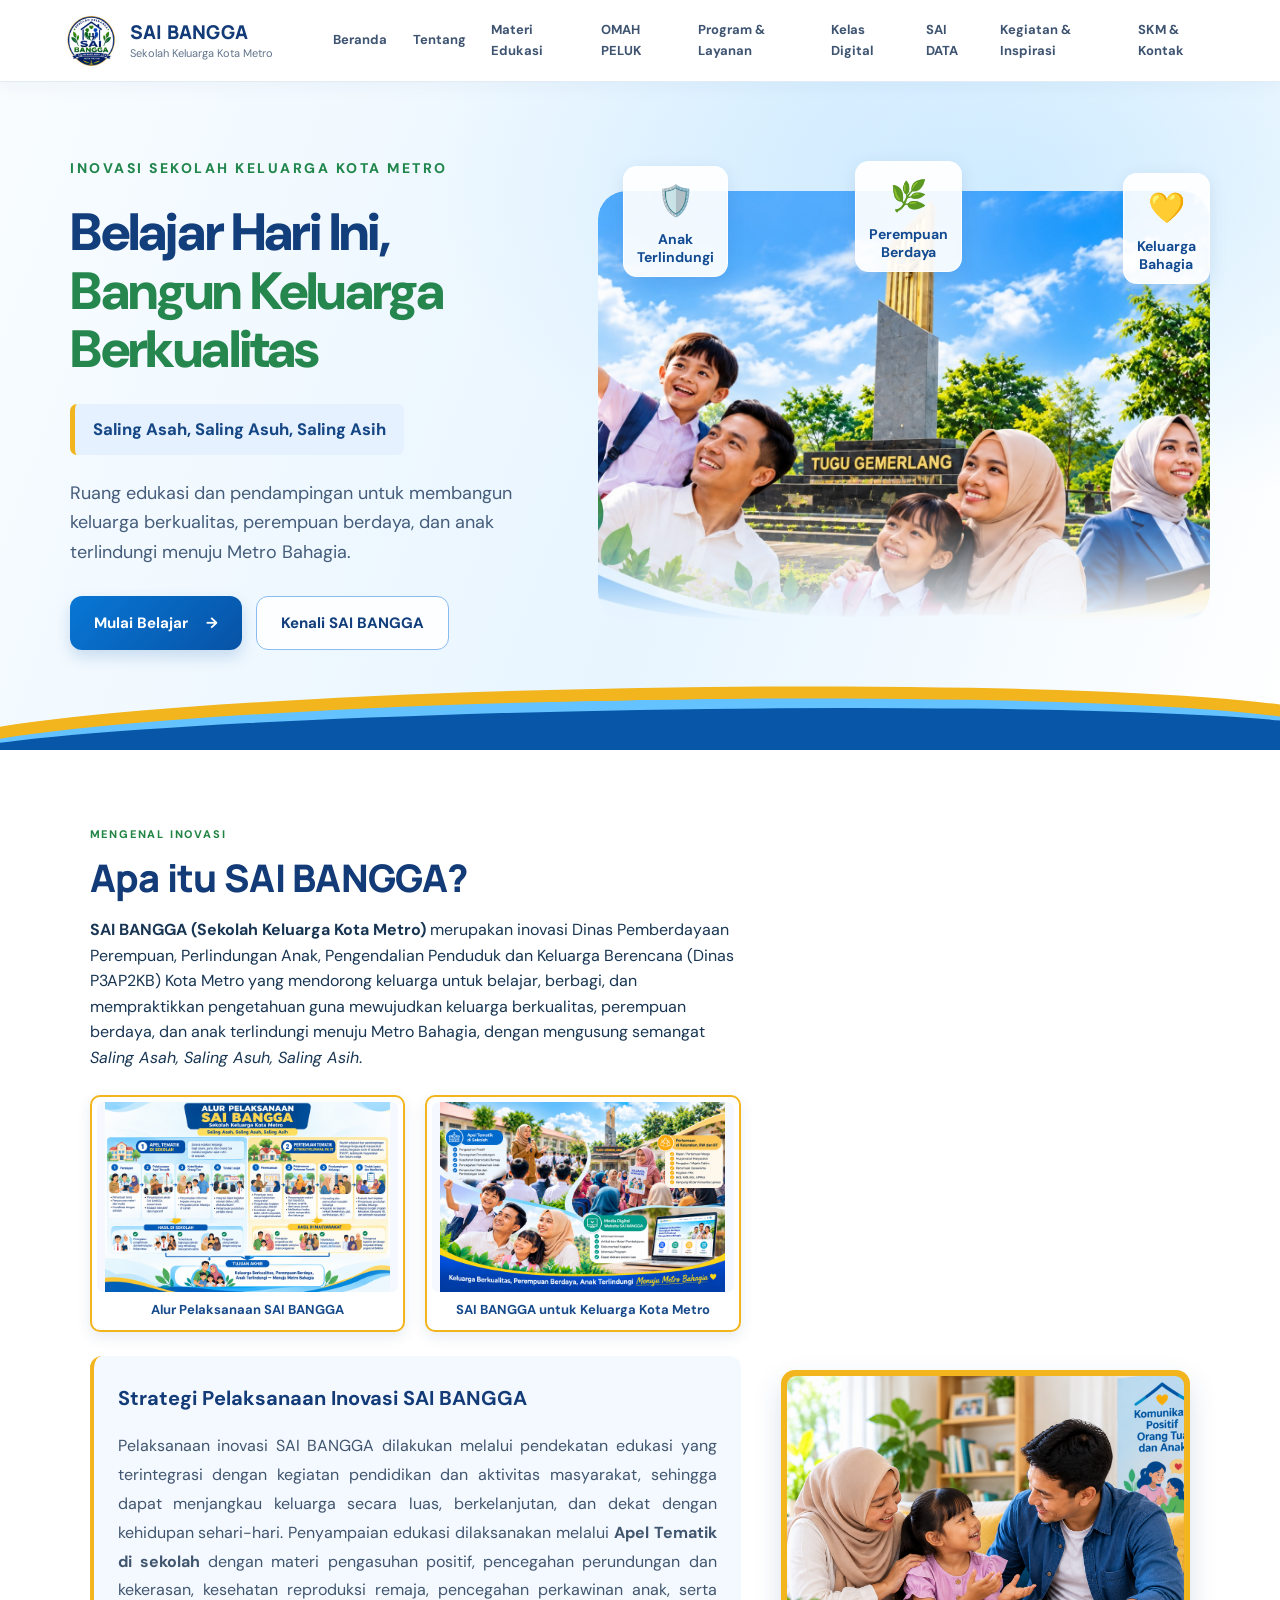
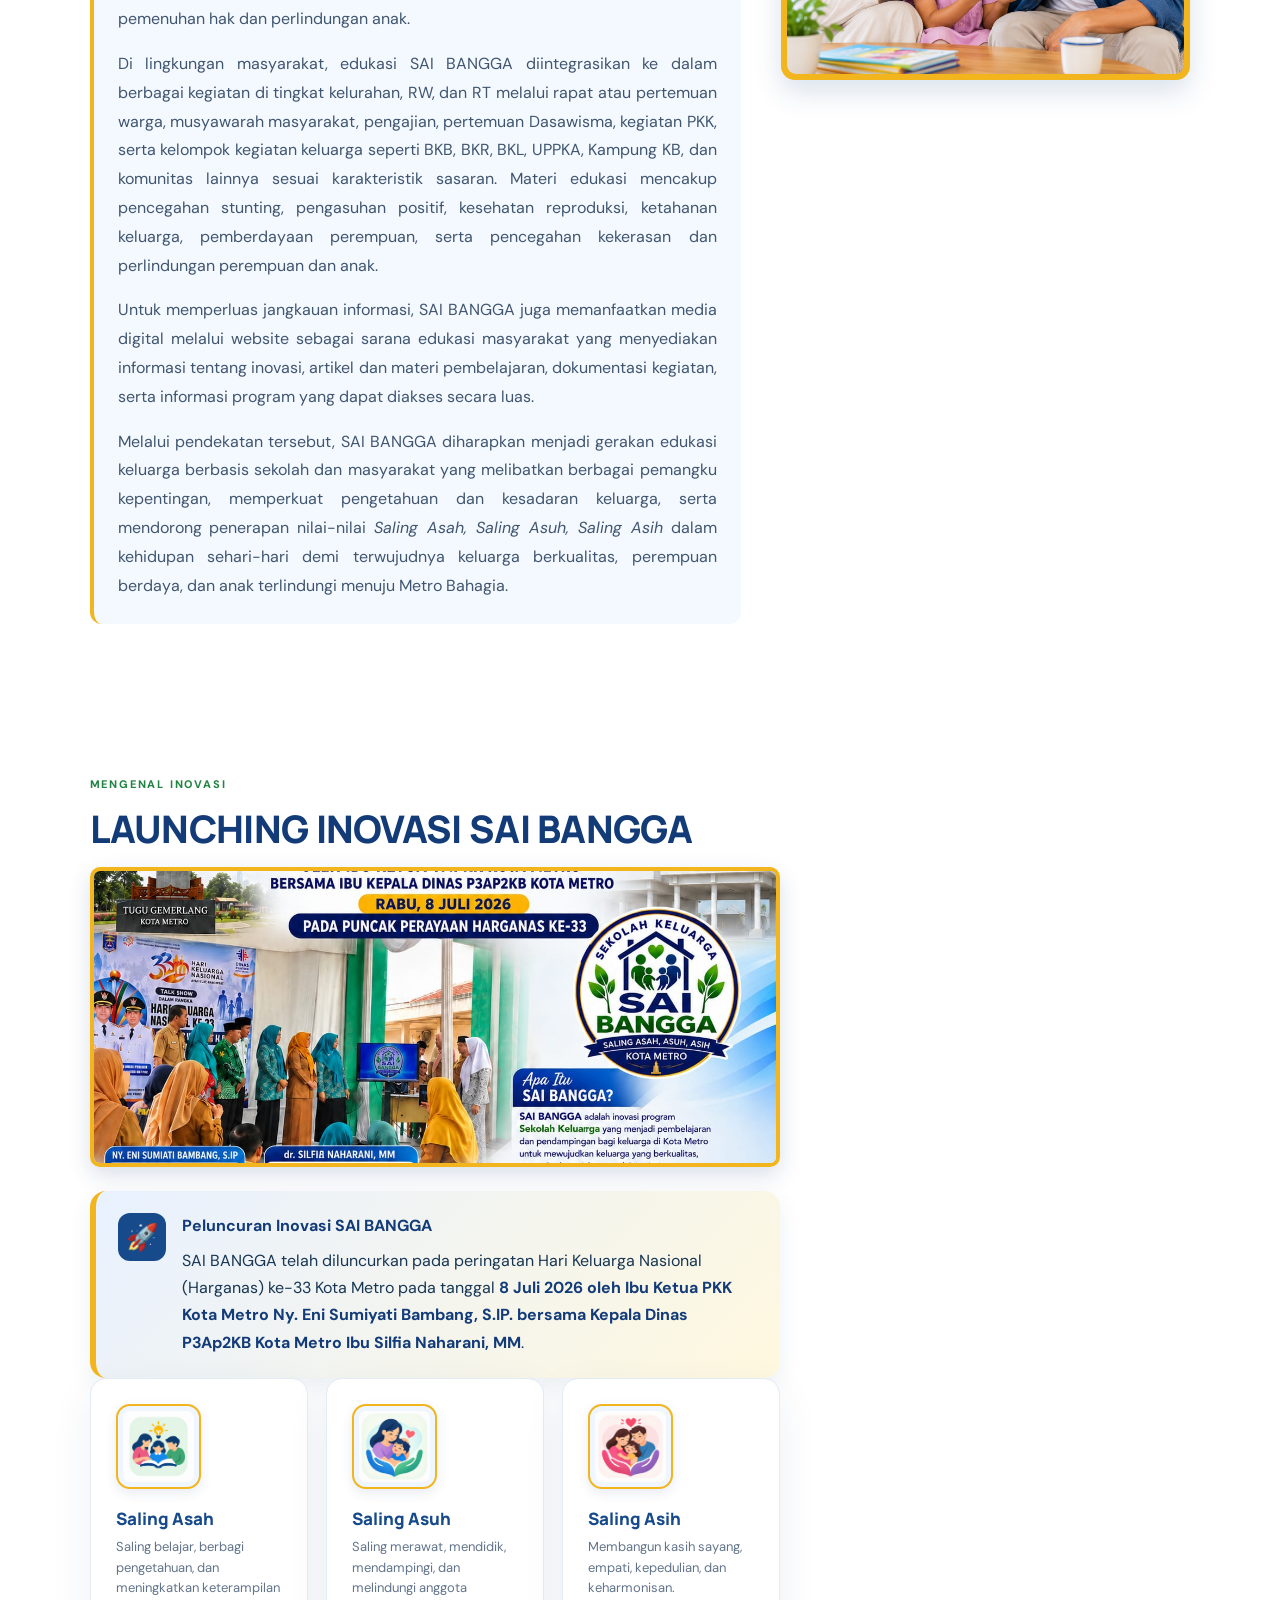
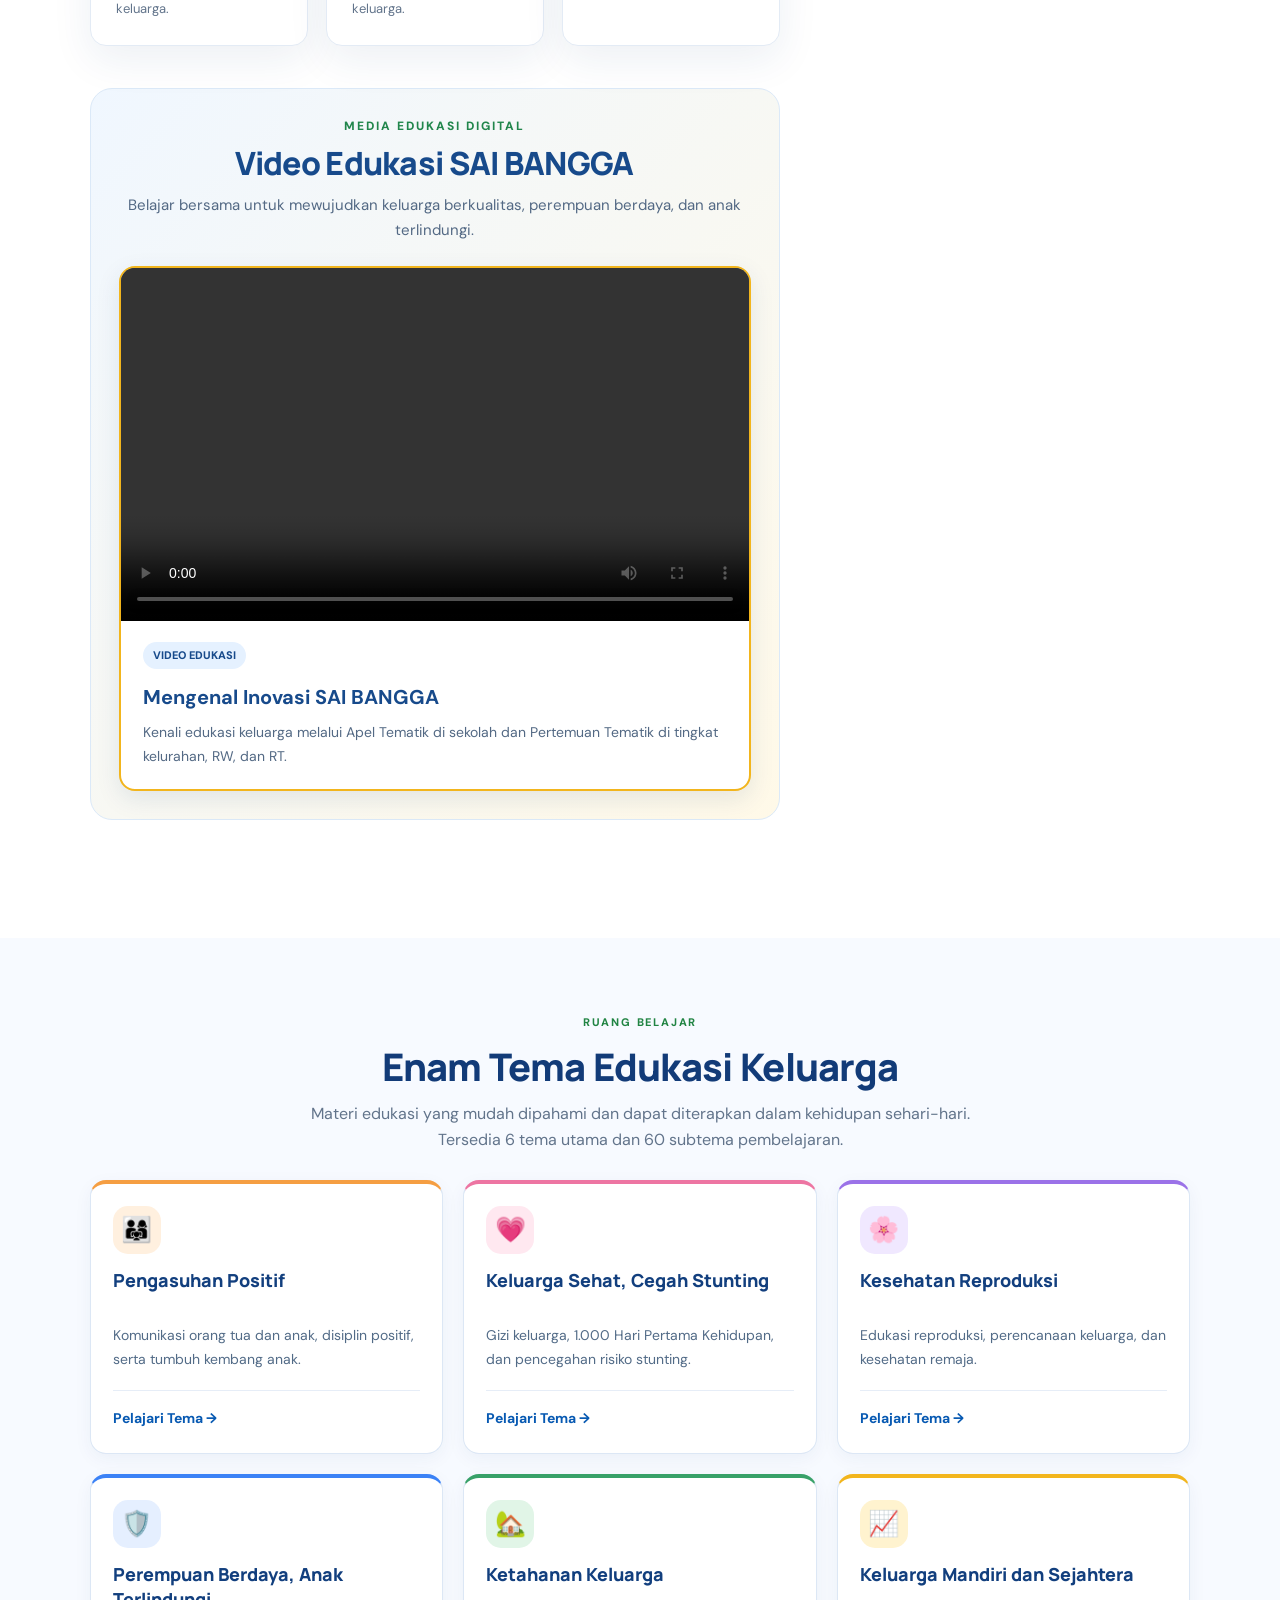
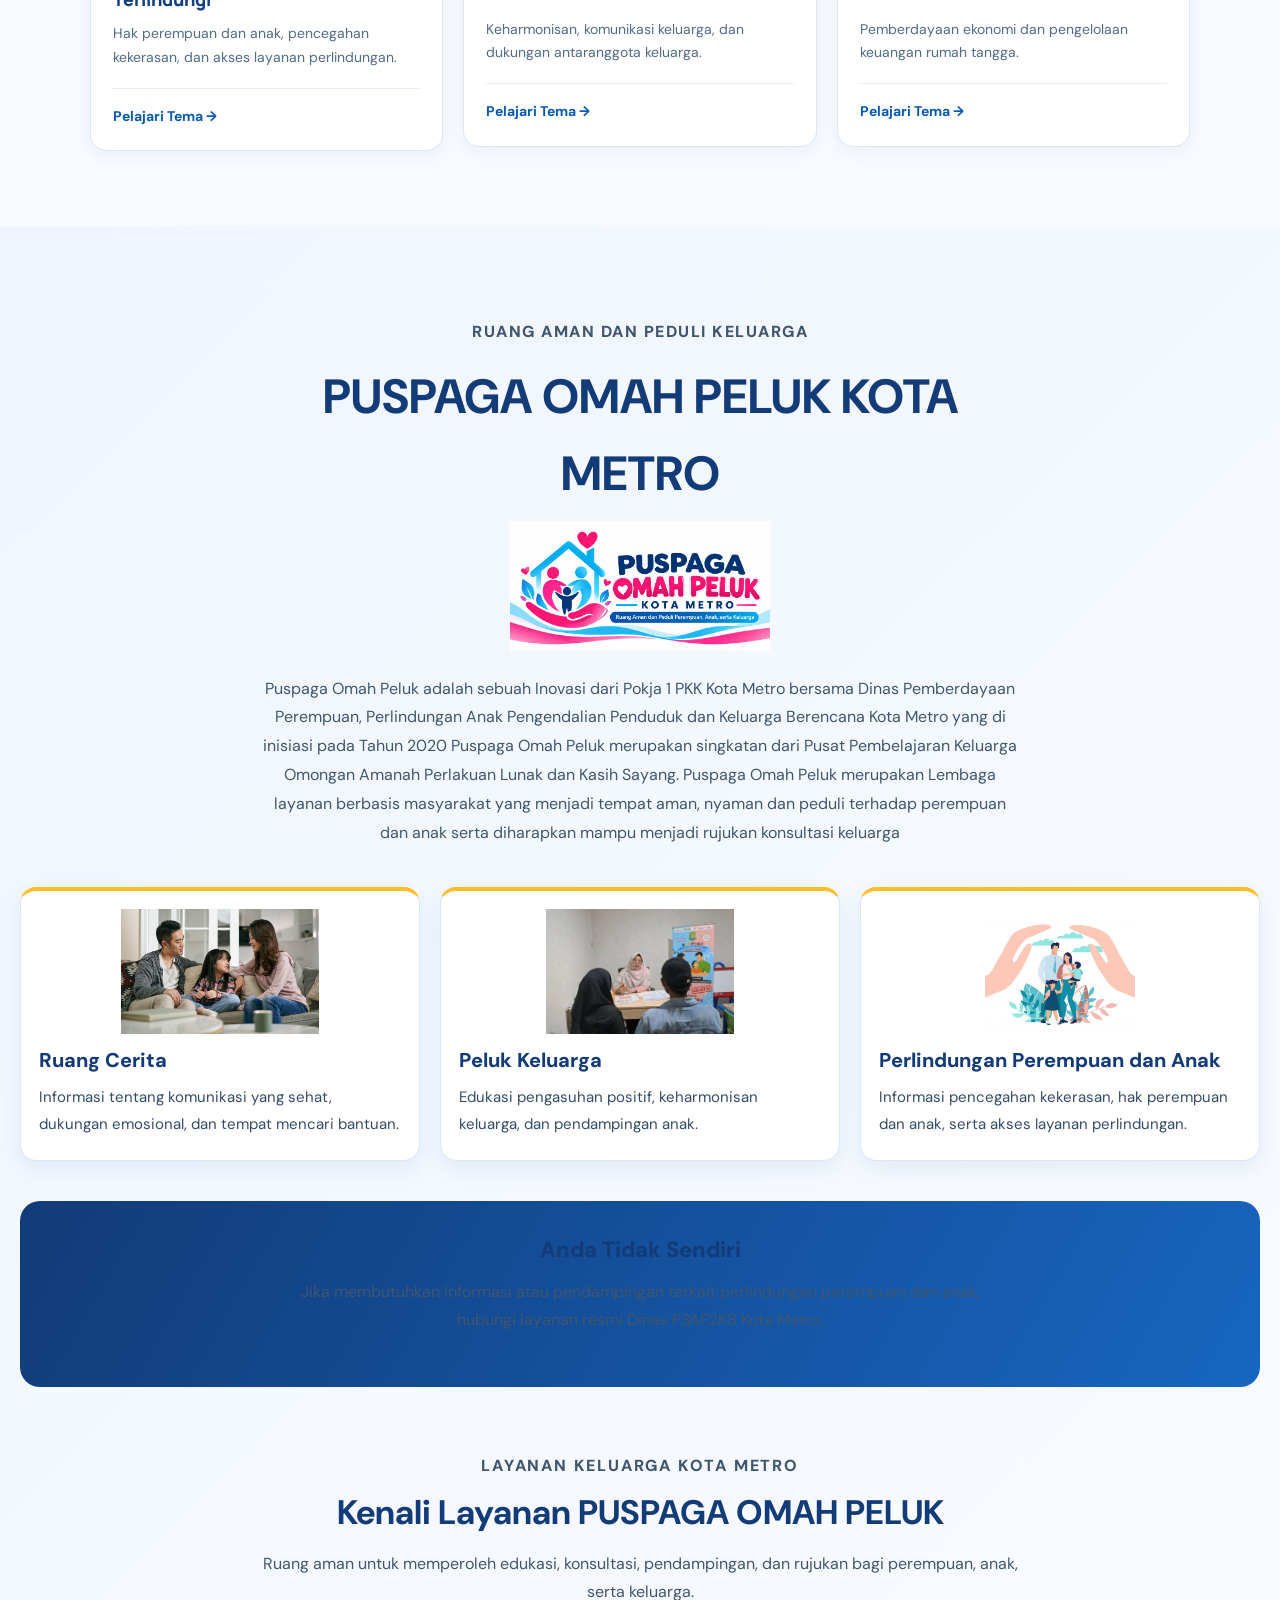
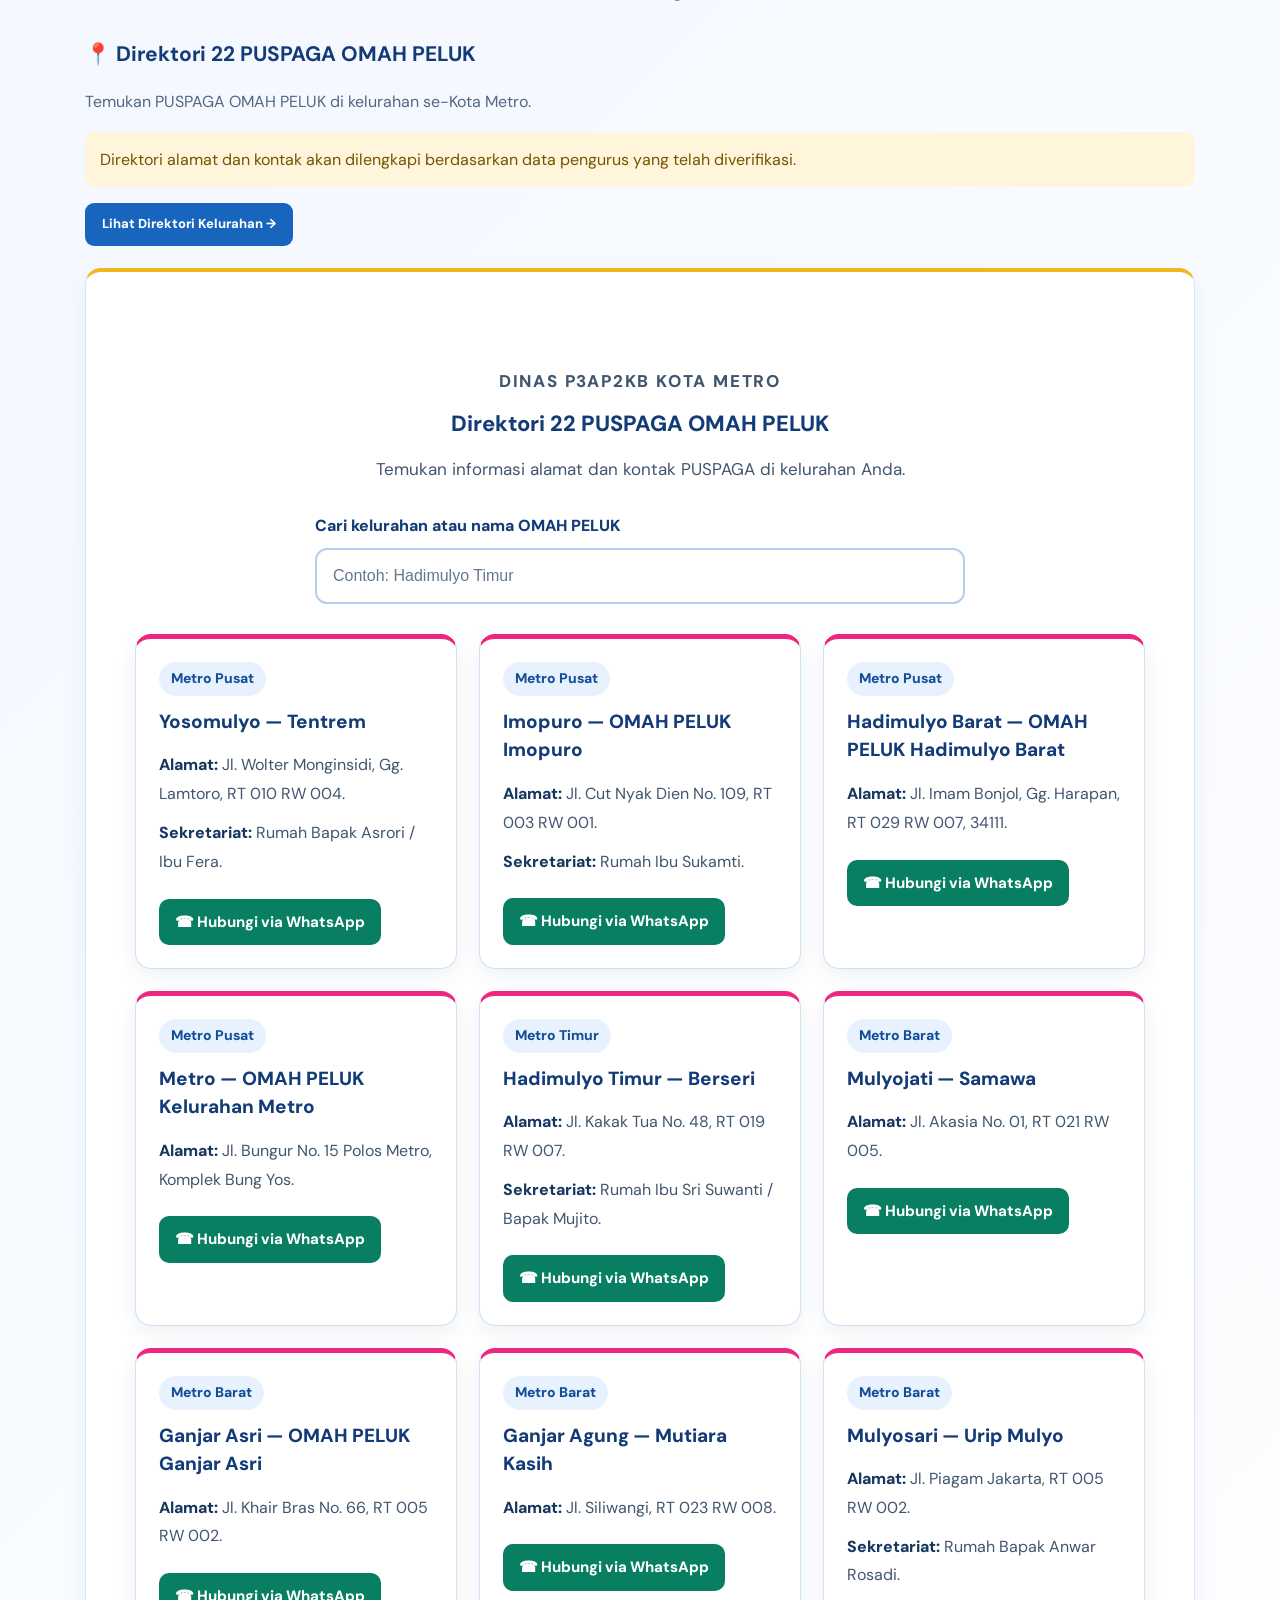
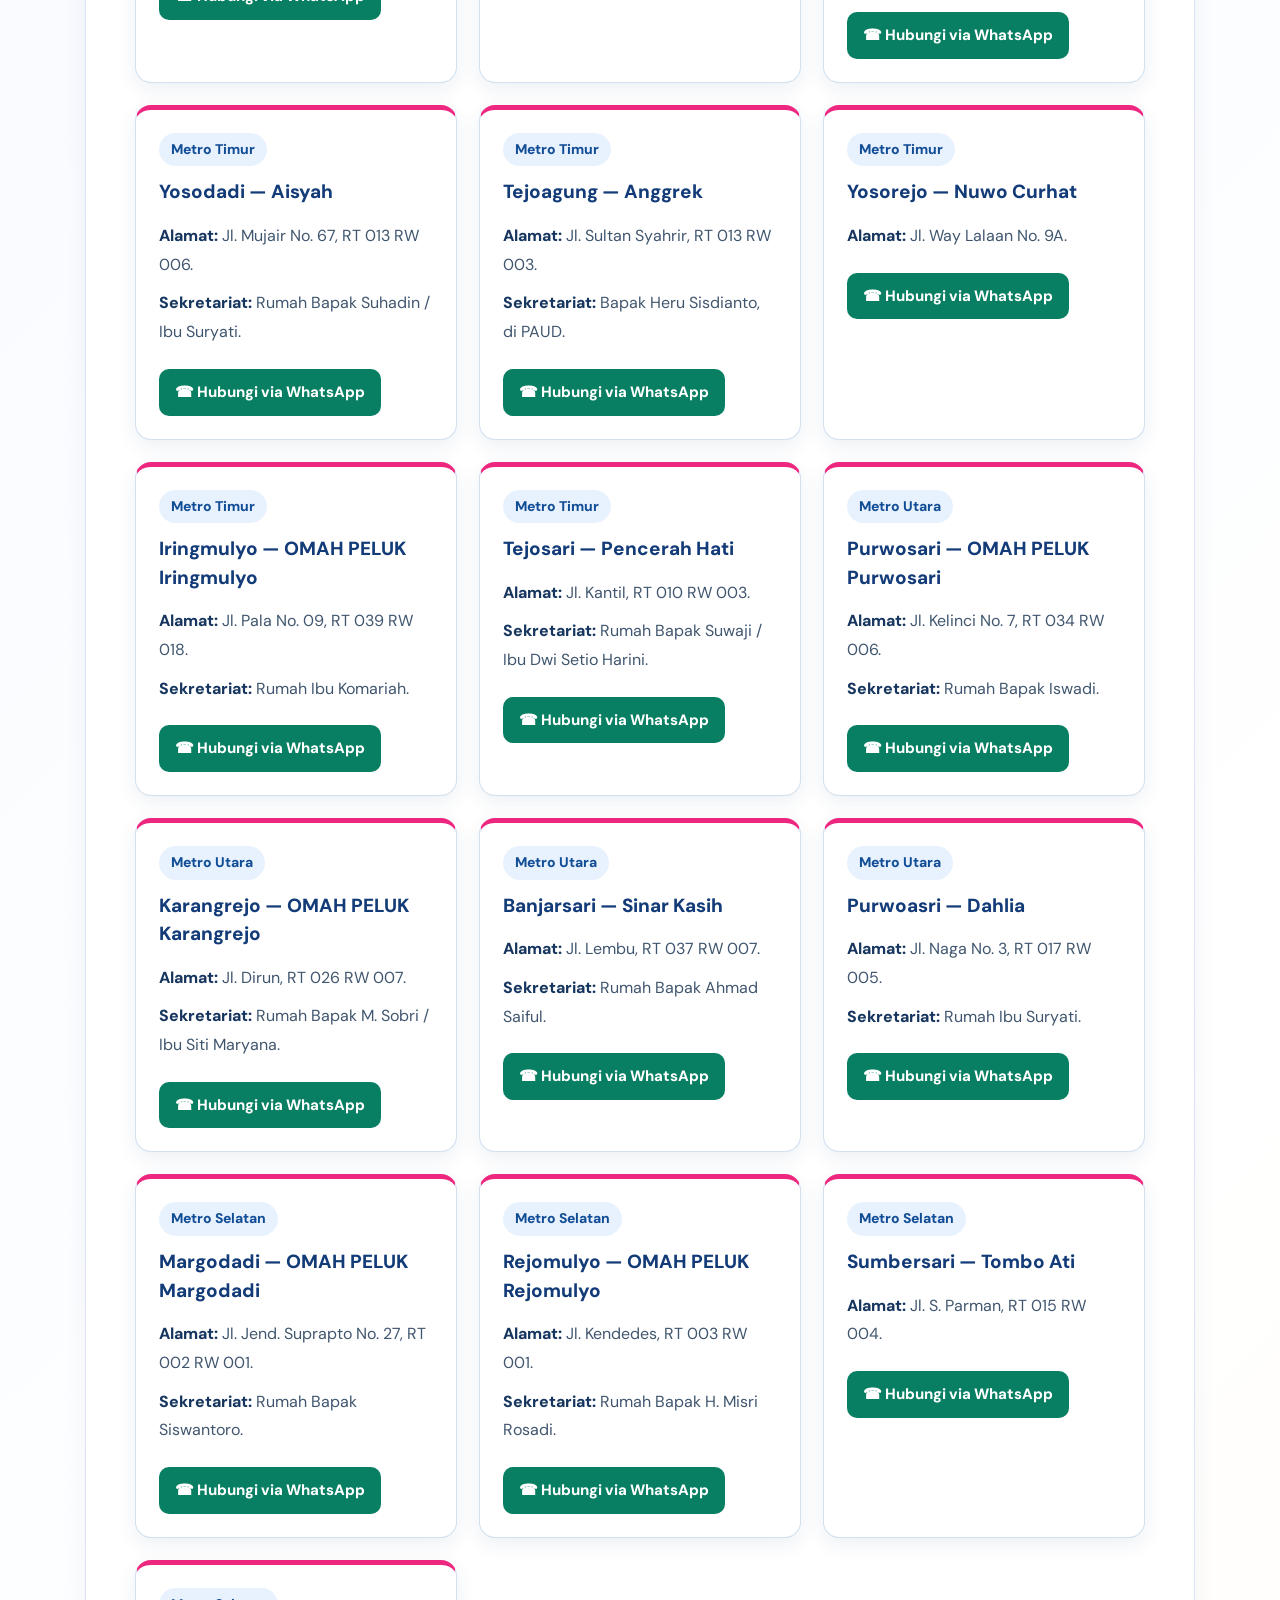
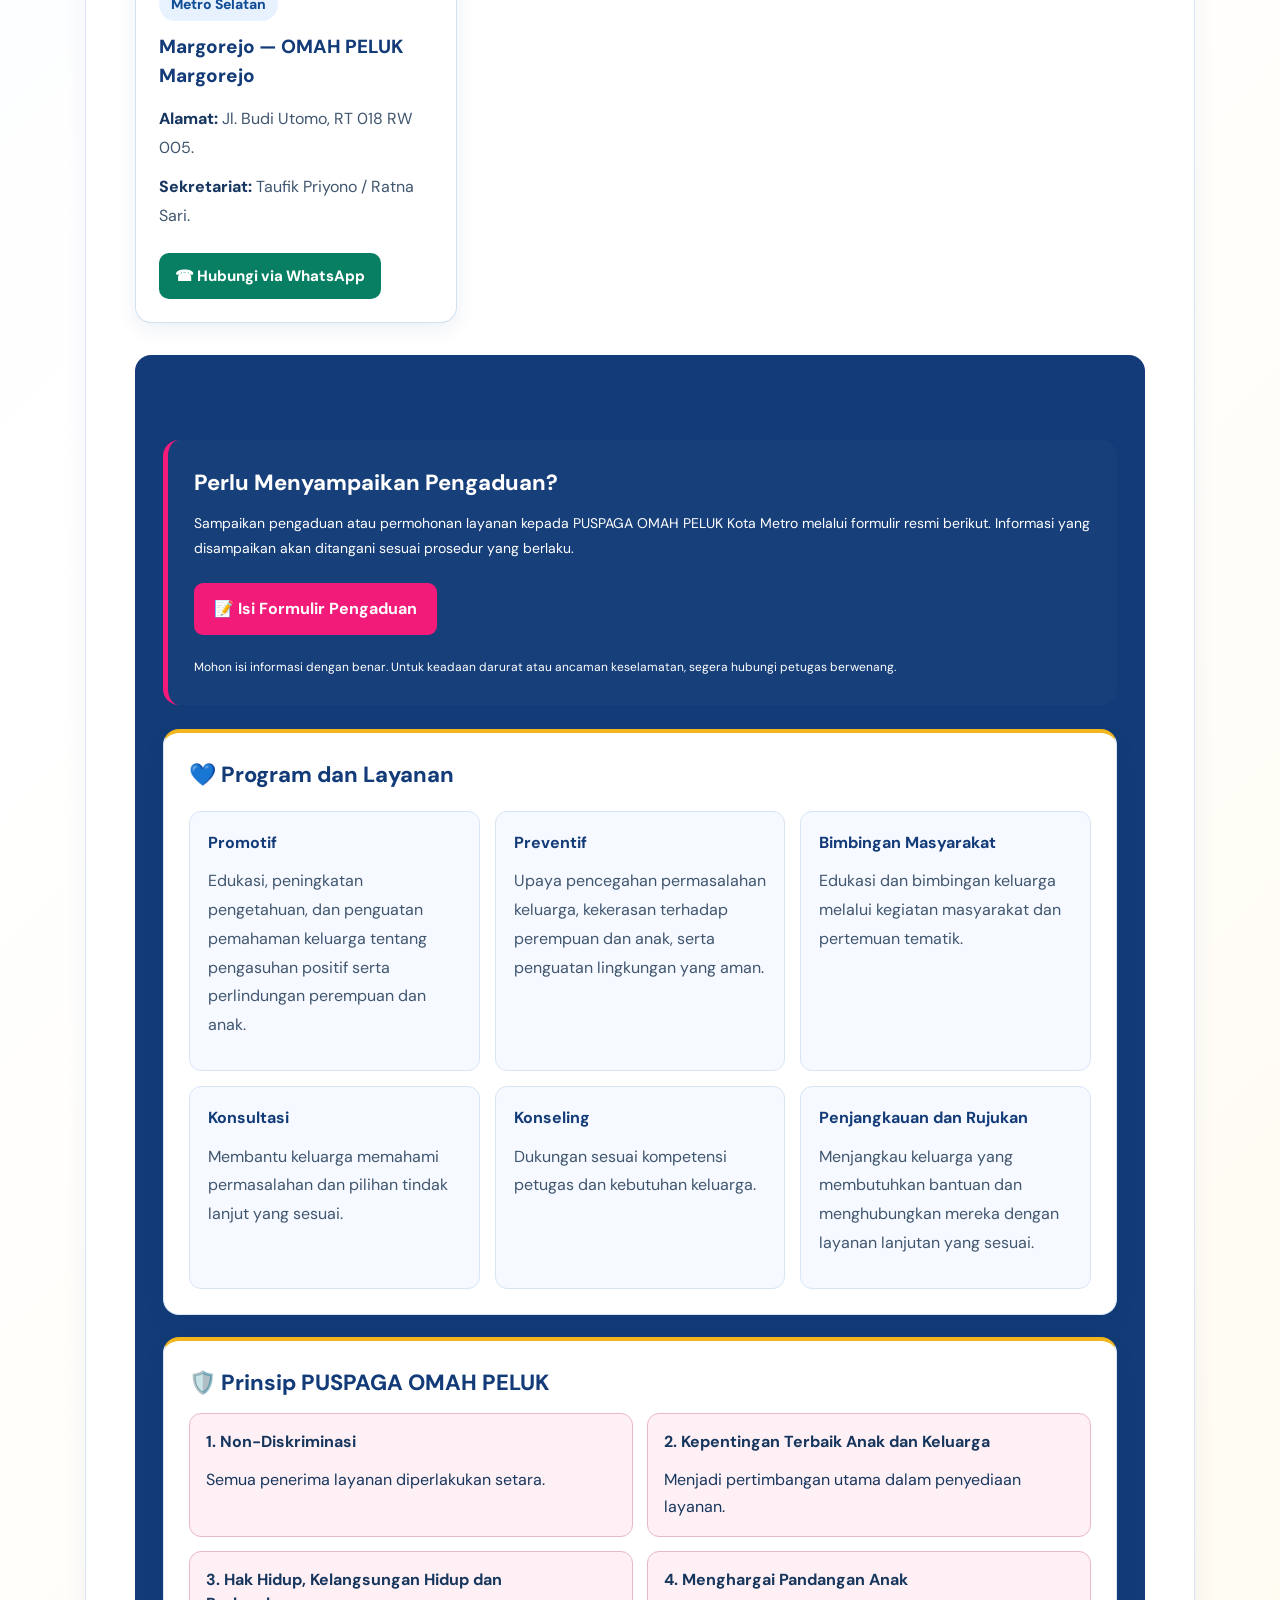
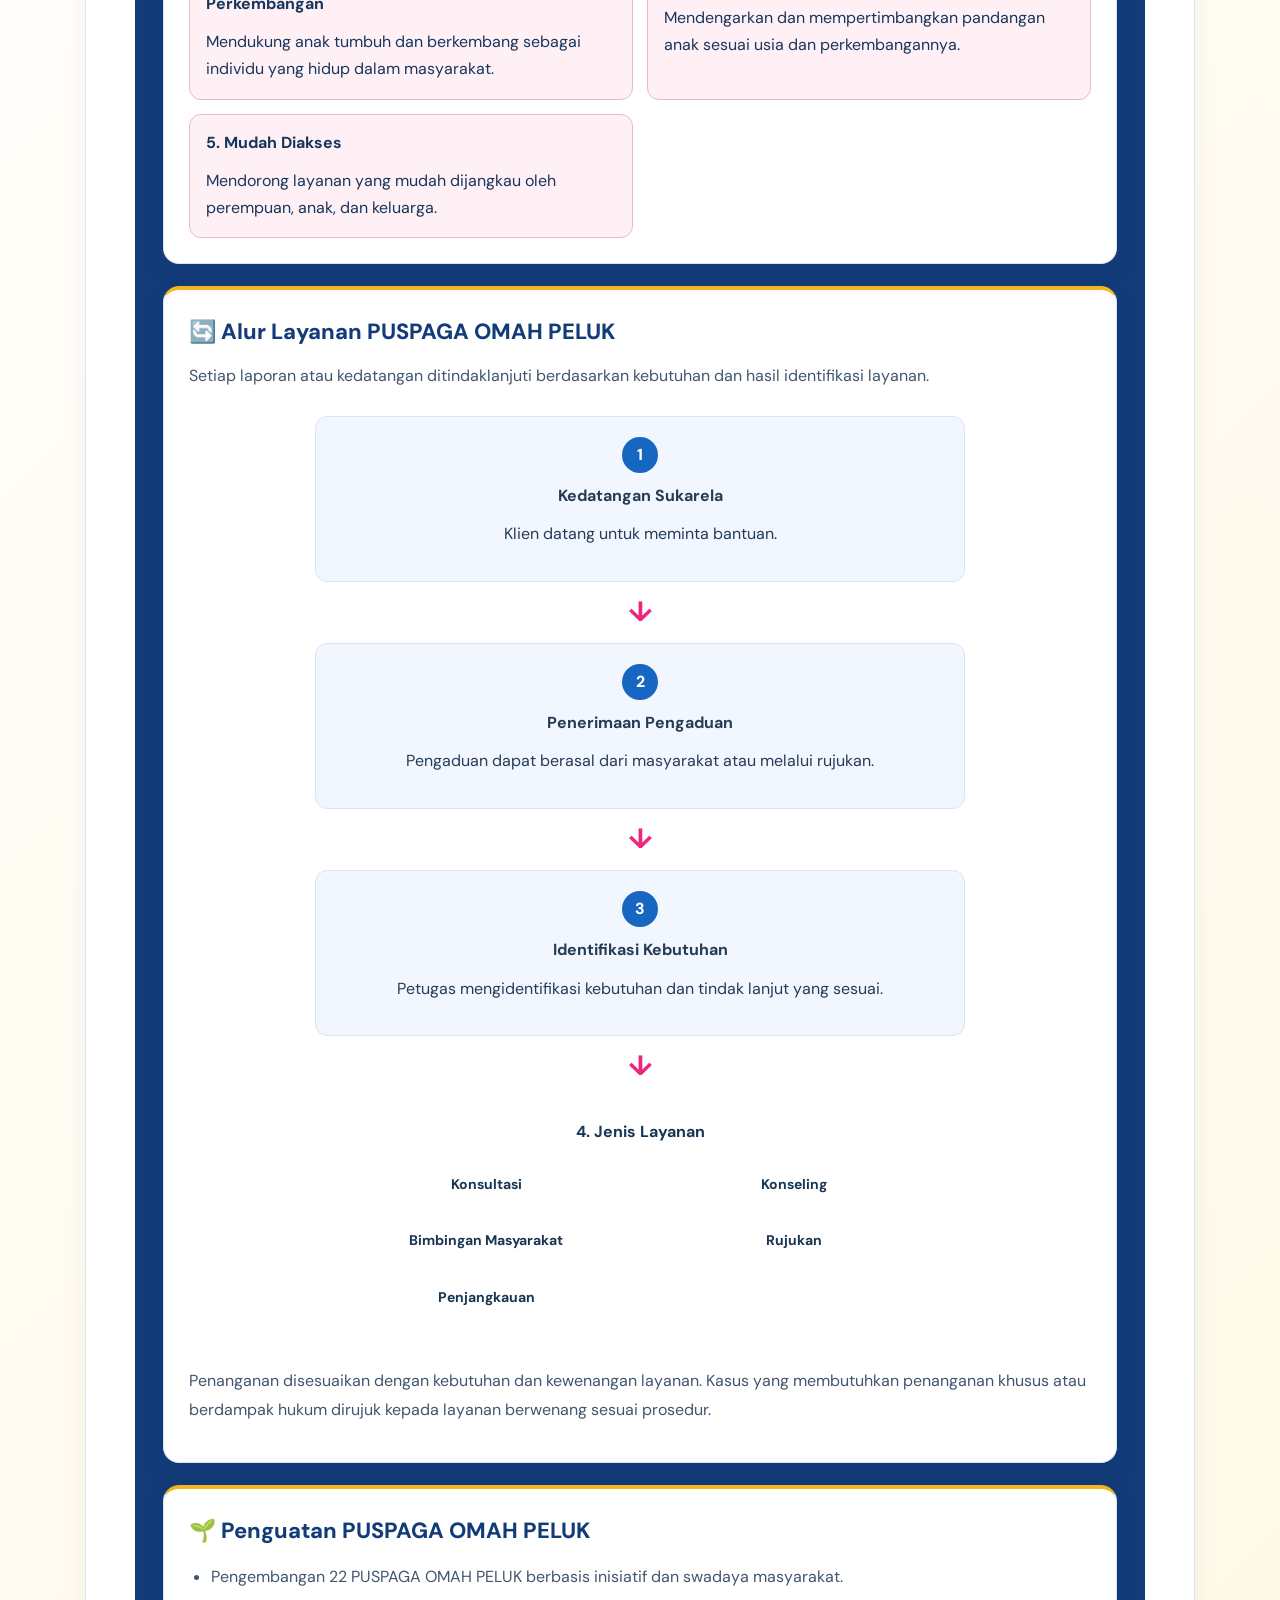
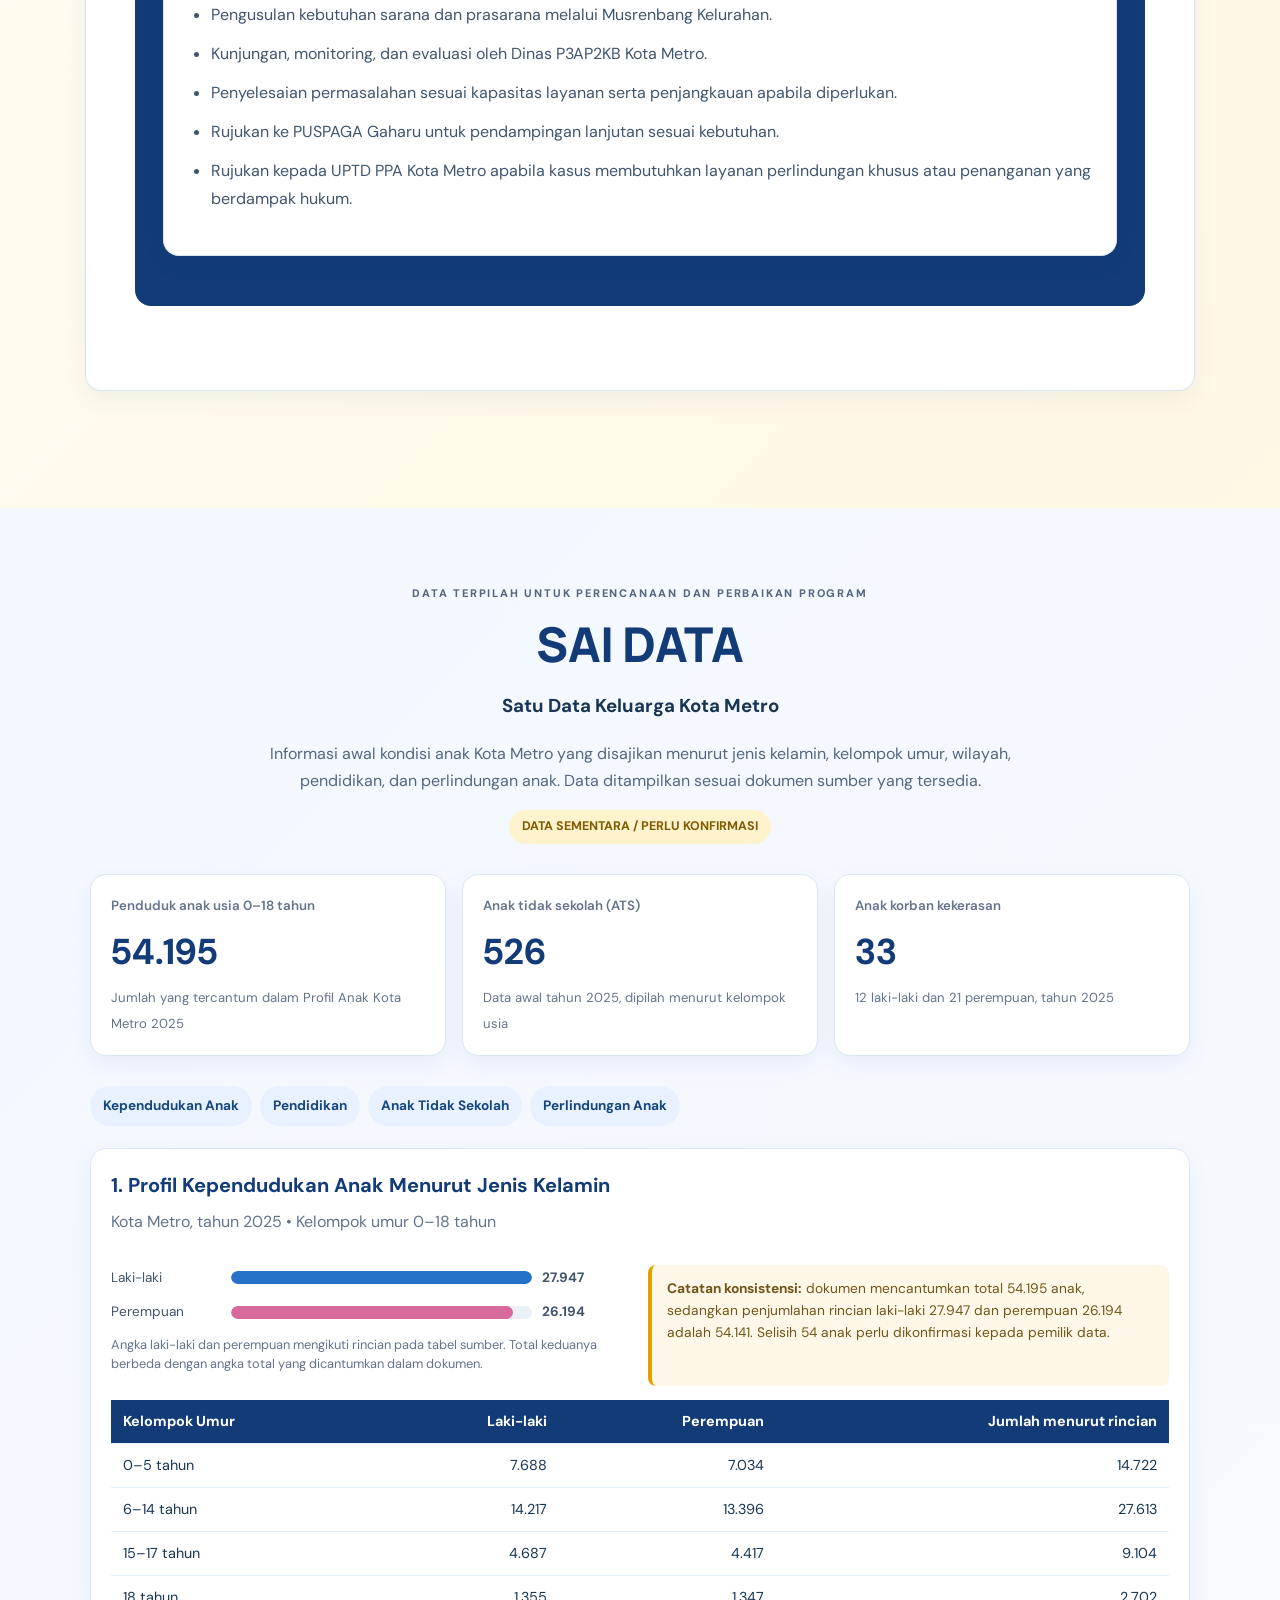
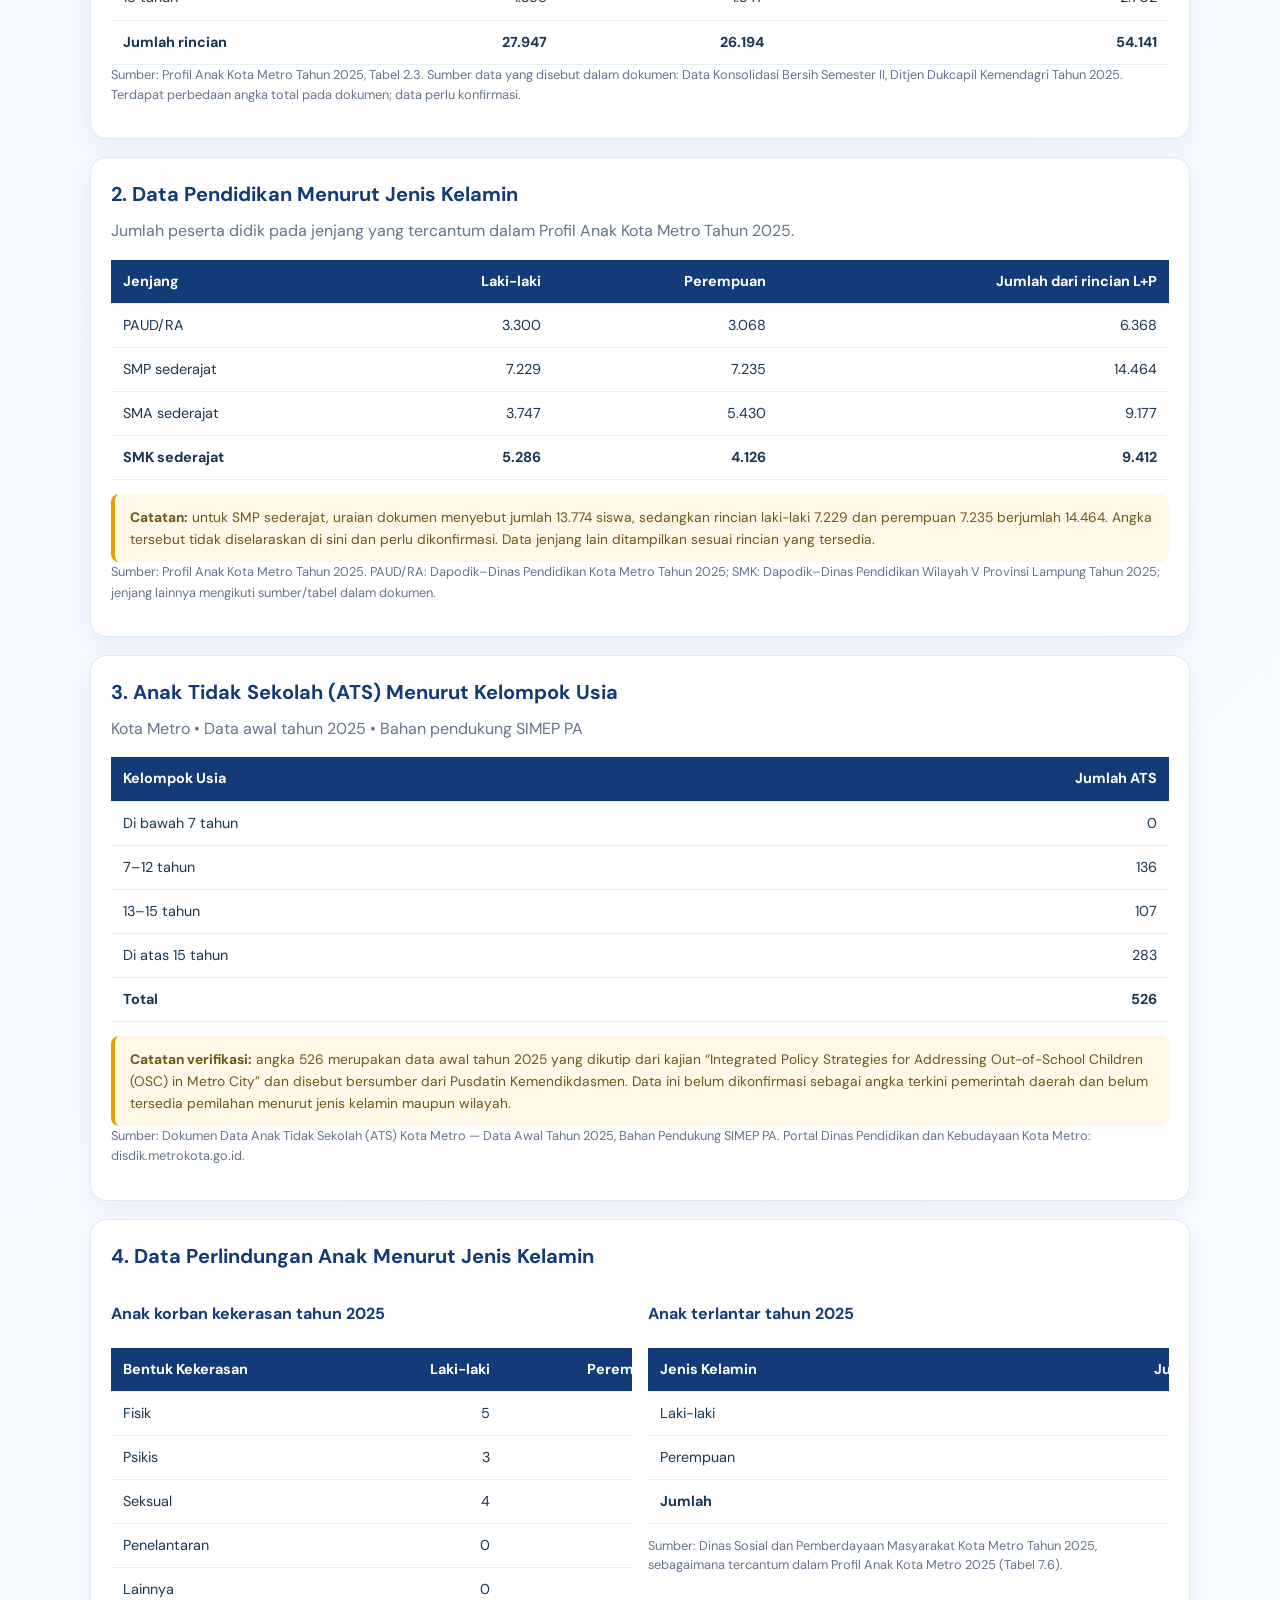
==== commit 4003a92c: "Update launch date for SAI BANGGA event" ====
--- a/index.html
+++ b/index.html
@@ -218,7 +218,7 @@
     <p>
       SAI BANGGA telah diluncurkan pada peringatan
       Hari Keluarga Nasional (Harganas) ke-33 Kota Metro
-      pada tanggal <strong>7 Juli 2026 oleh Ibu Ketua PKK Kota Metro Ny. Eni Sumiyati Bambang, S.IP. 
+      pada tanggal <strong>8 Juli 2026 oleh Ibu Ketua PKK Kota Metro Ny. Eni Sumiyati Bambang, S.IP. 
       bersama Kepala Dinas P3Ap2KB Kota Metro Ibu Silfia Naharani, MM</strong>. 
     </p>
   </div>
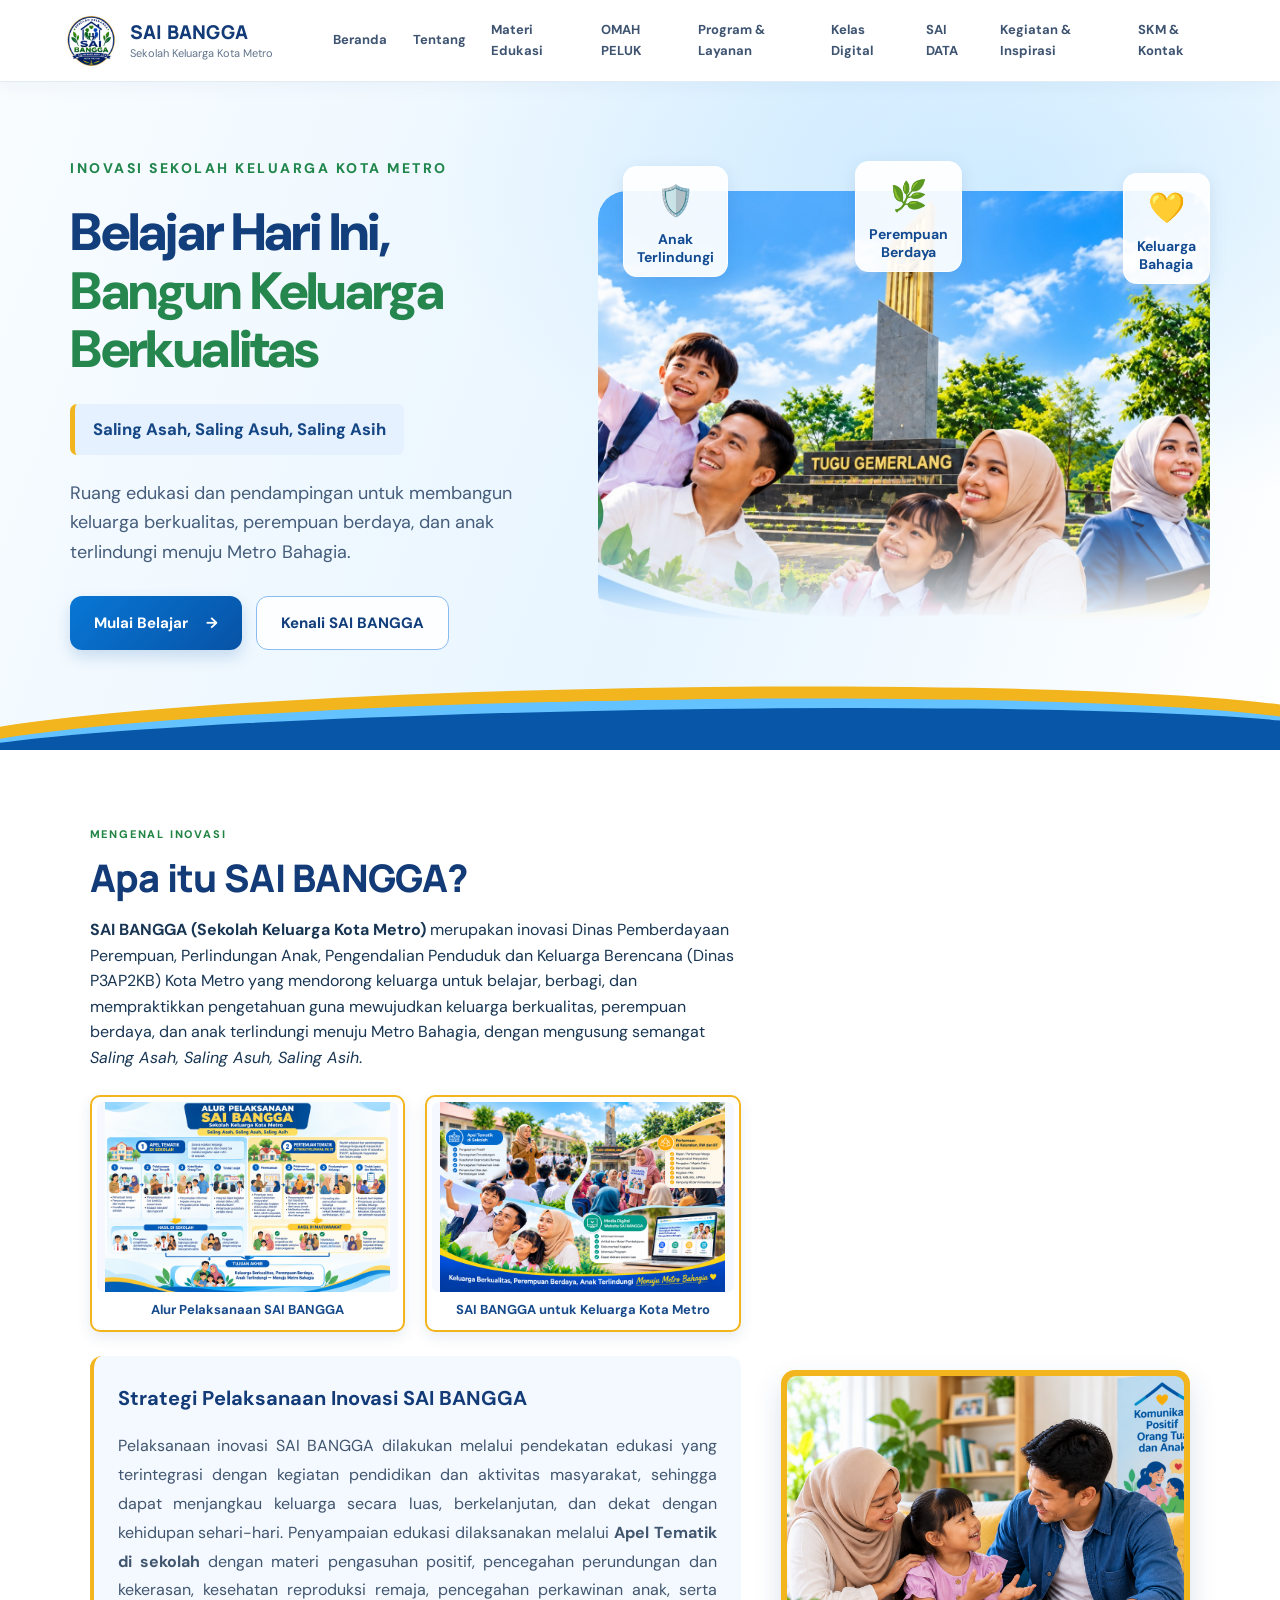
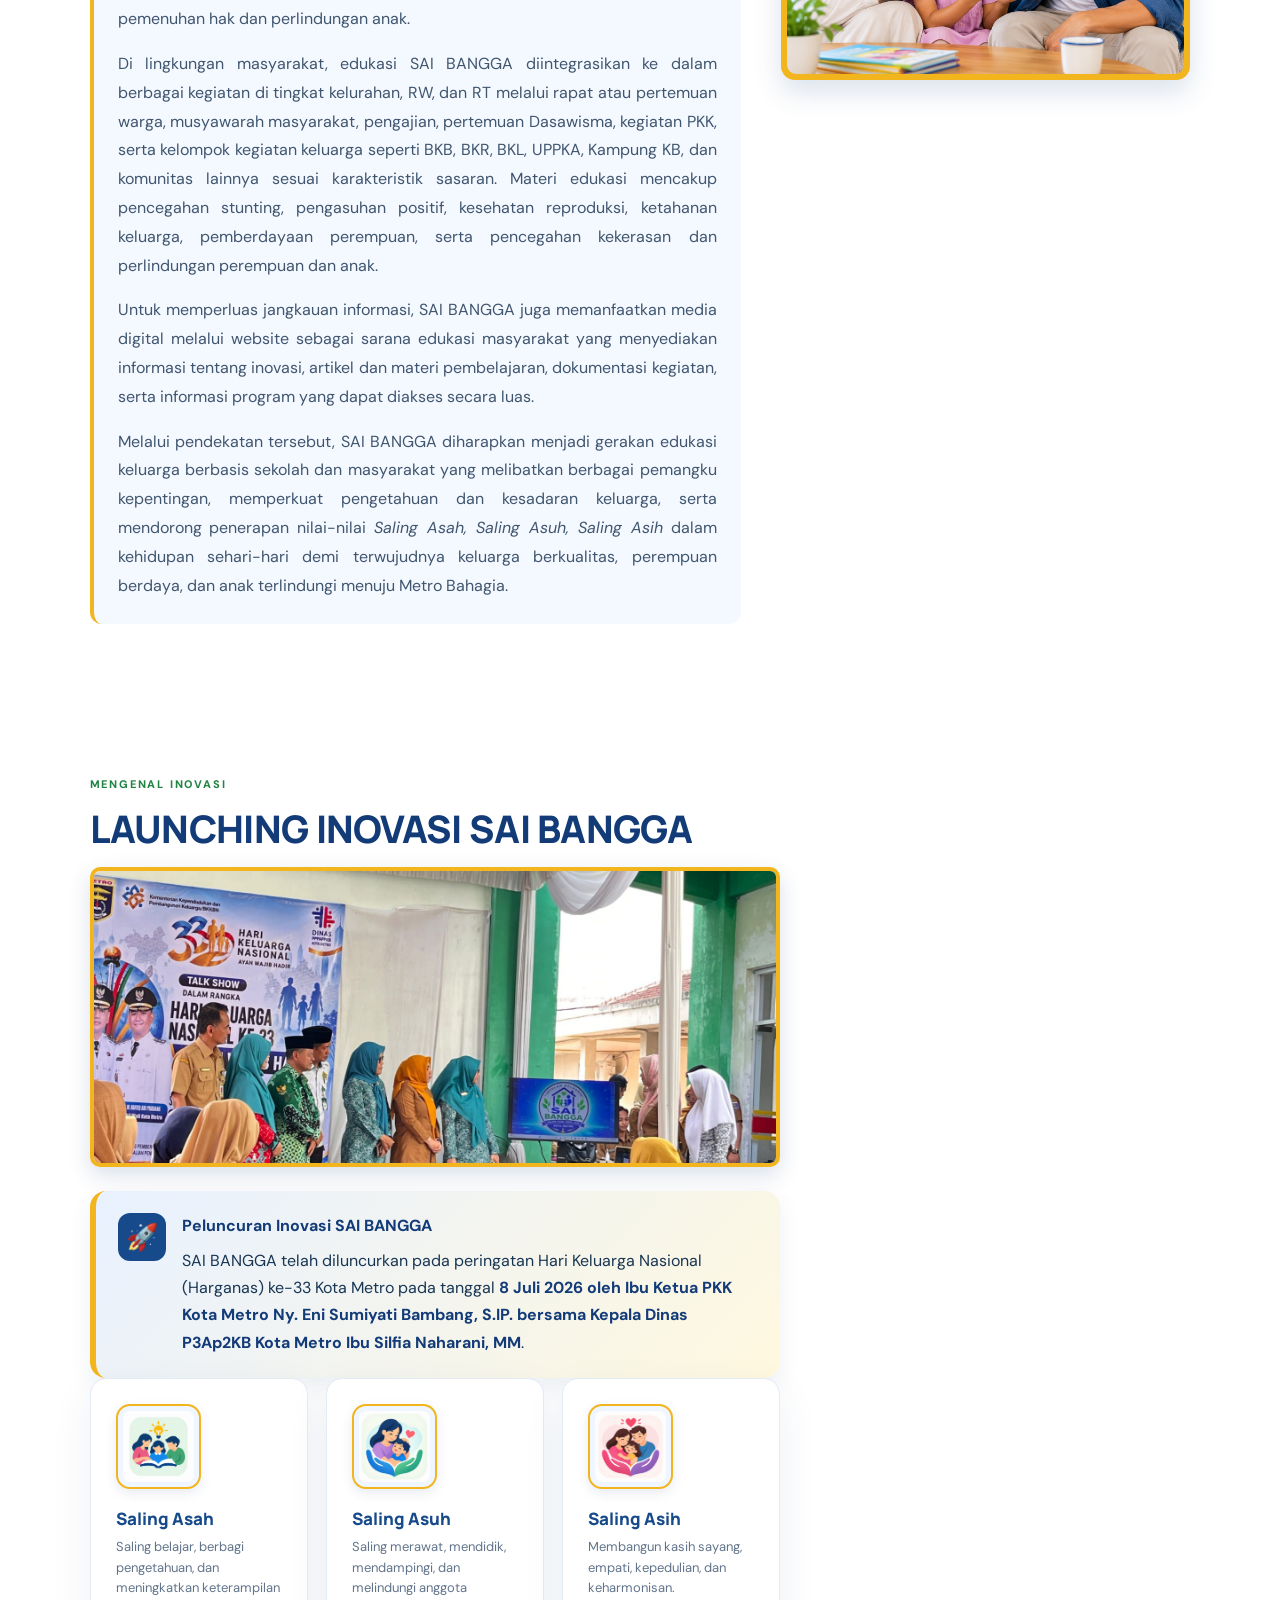
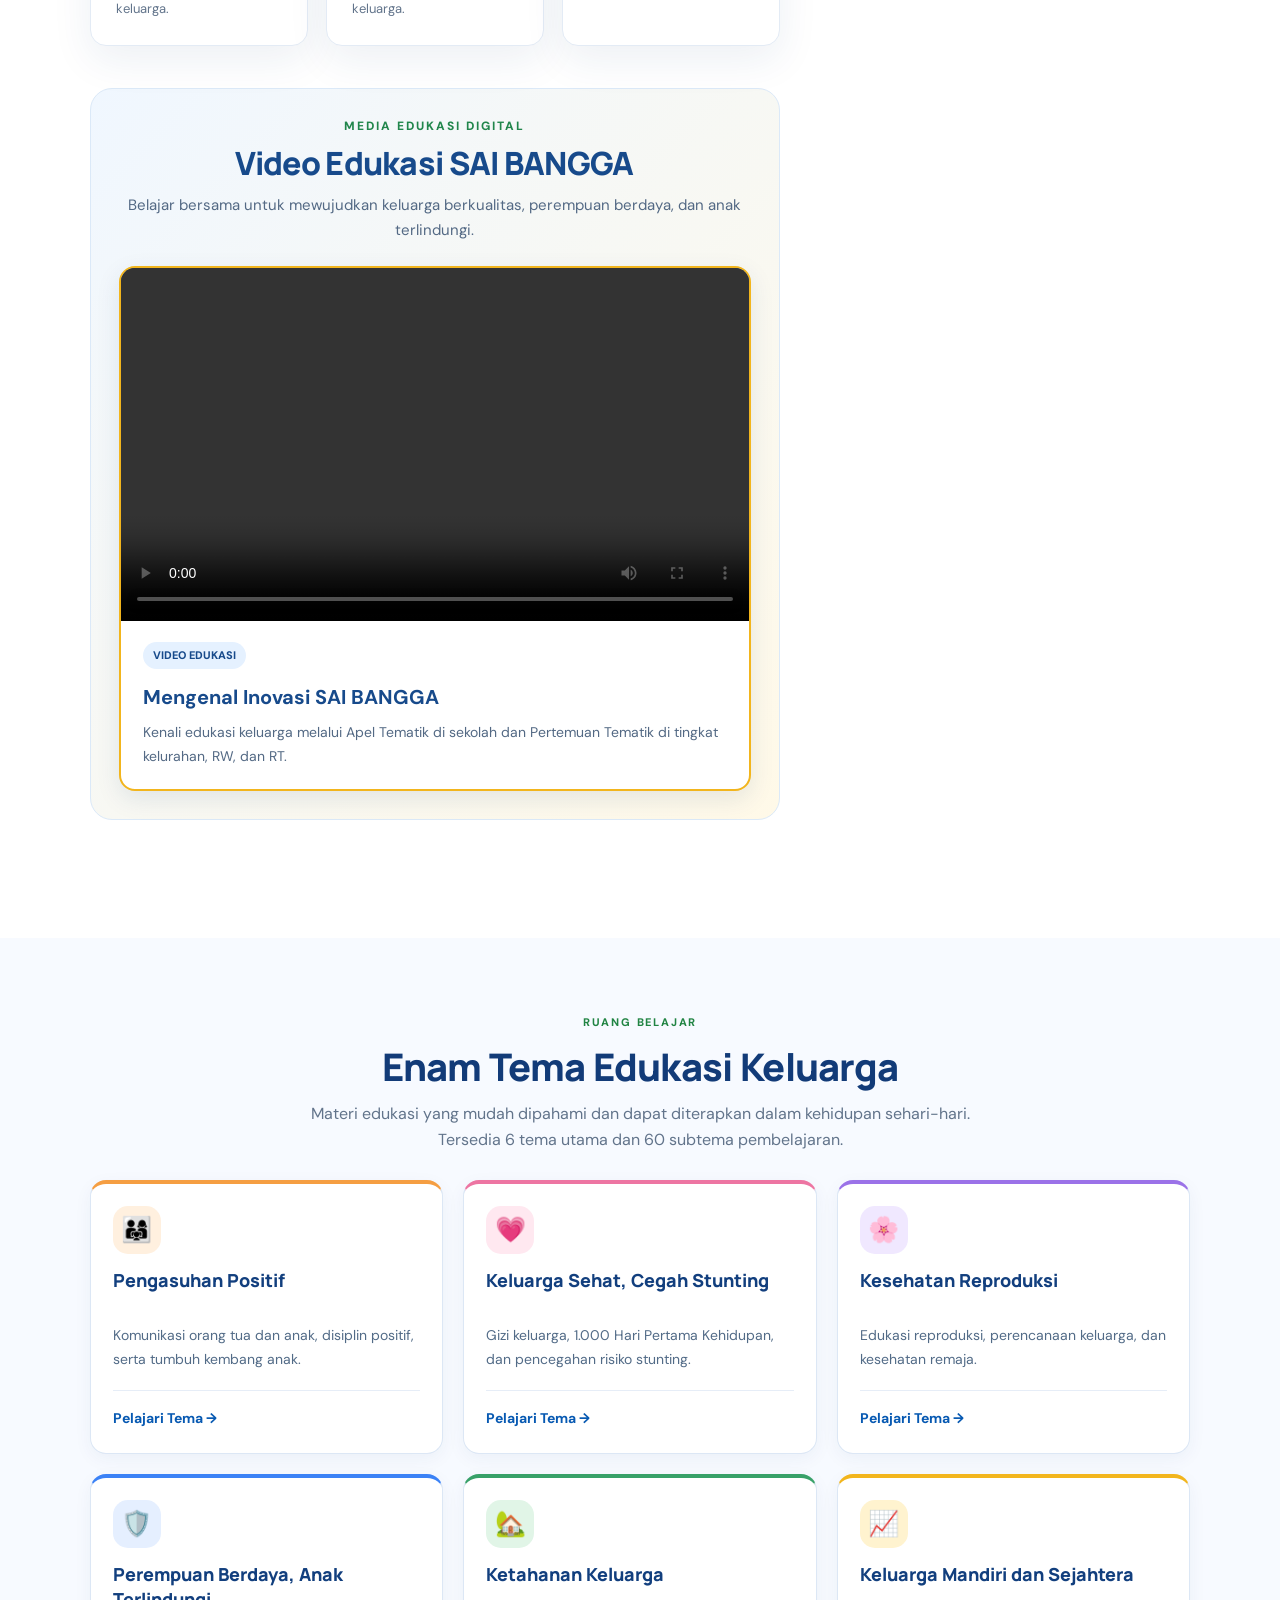
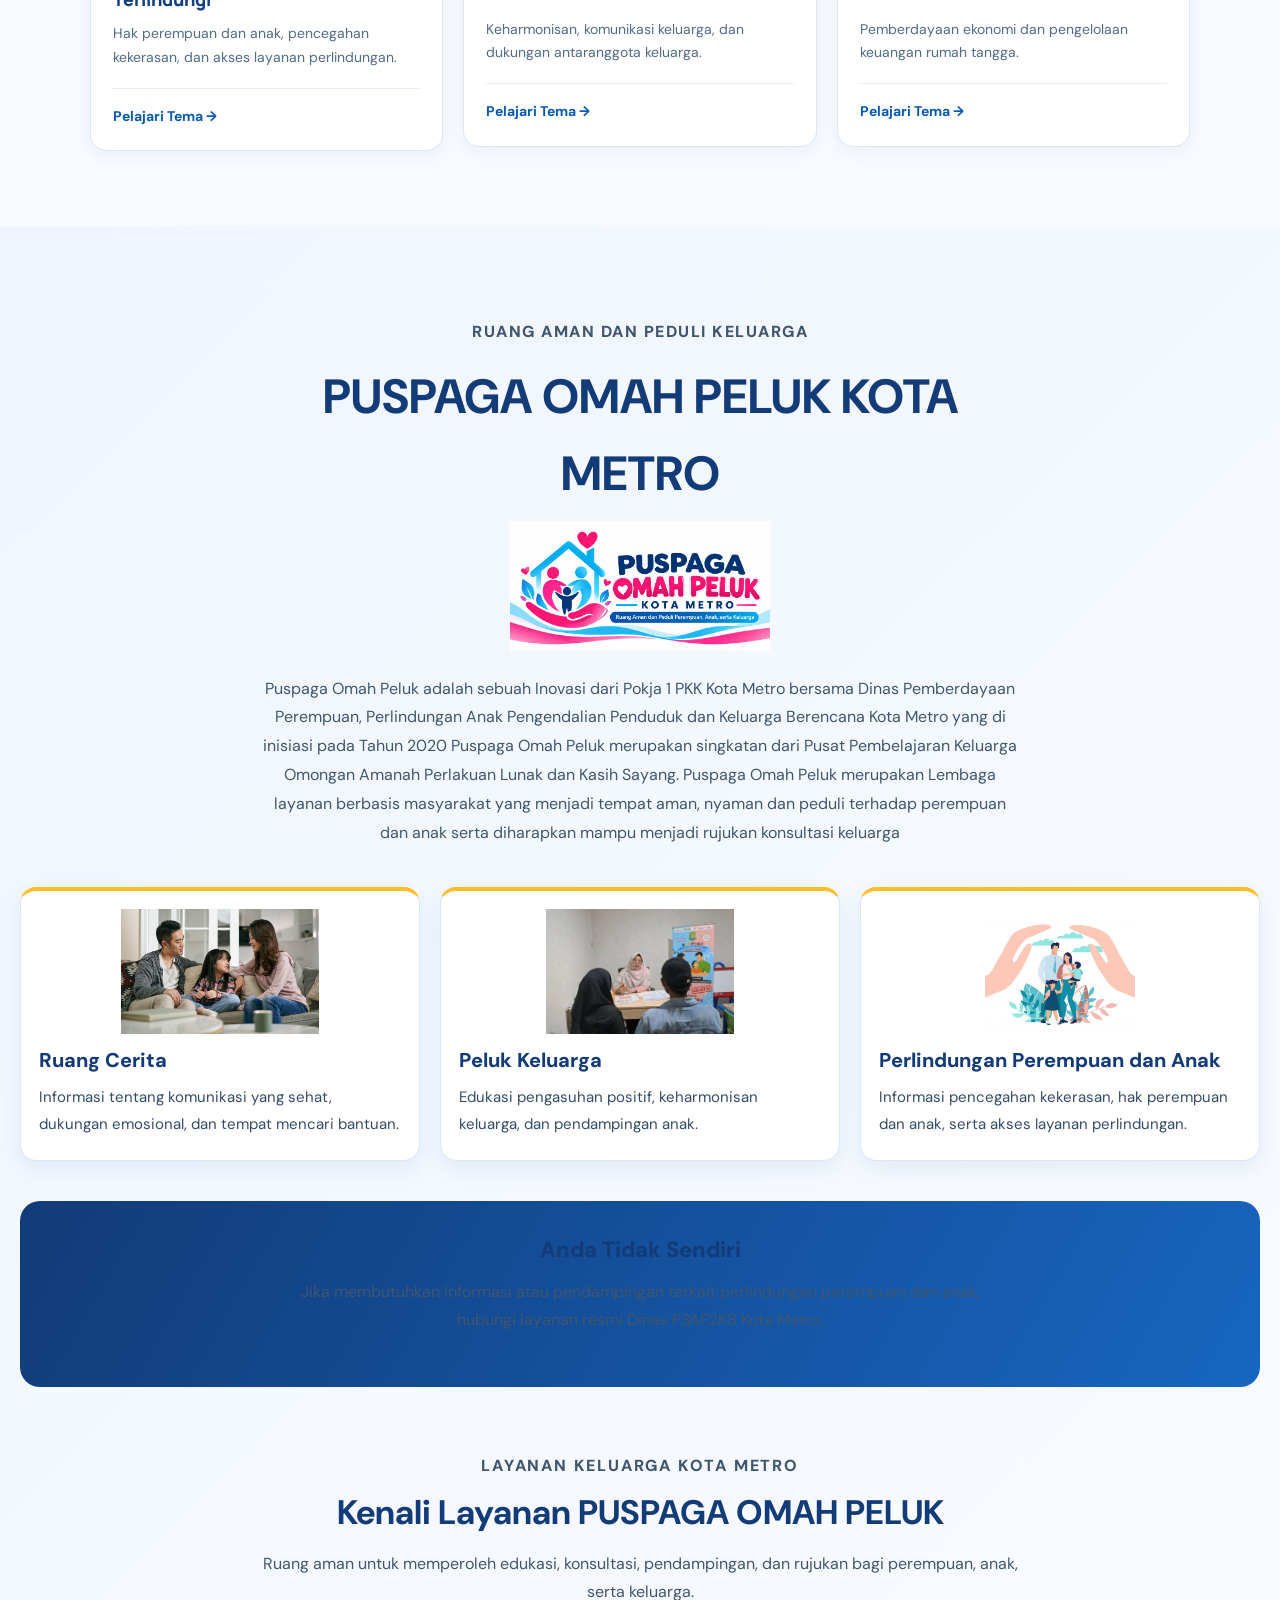
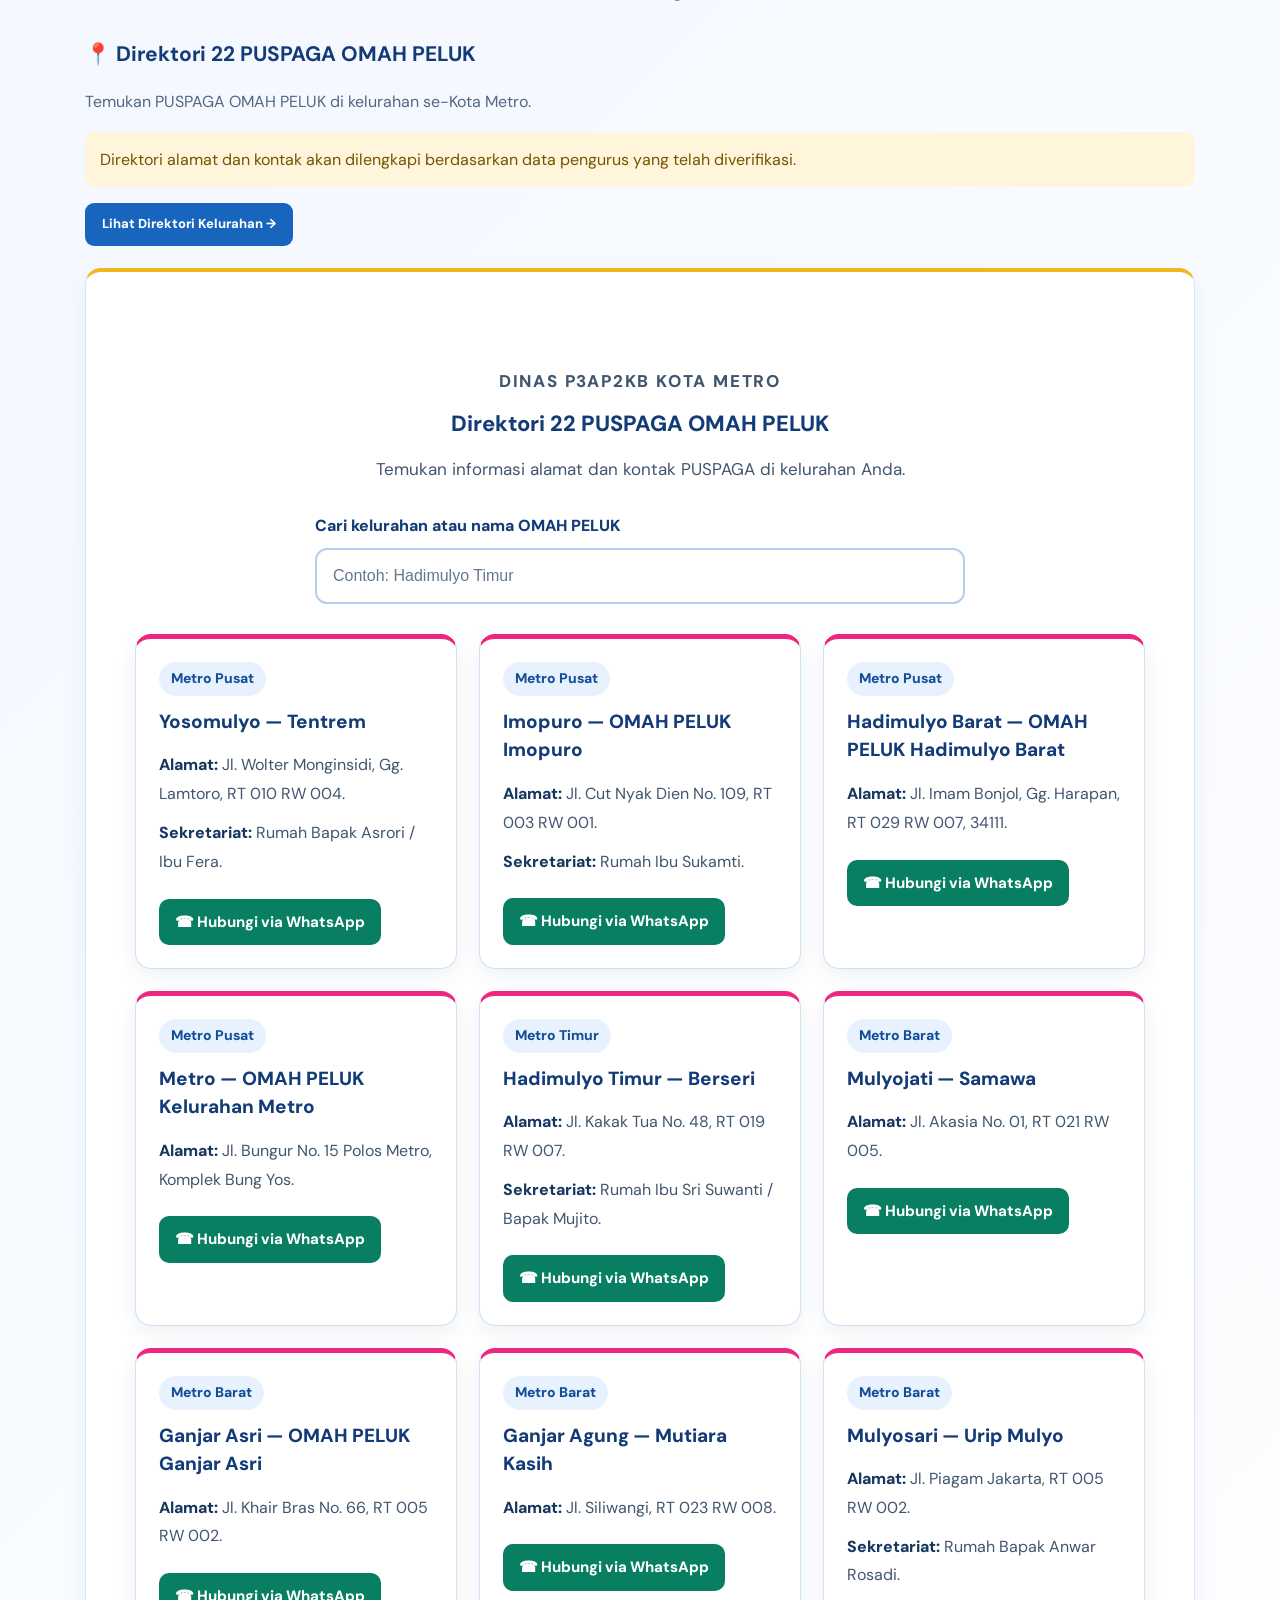
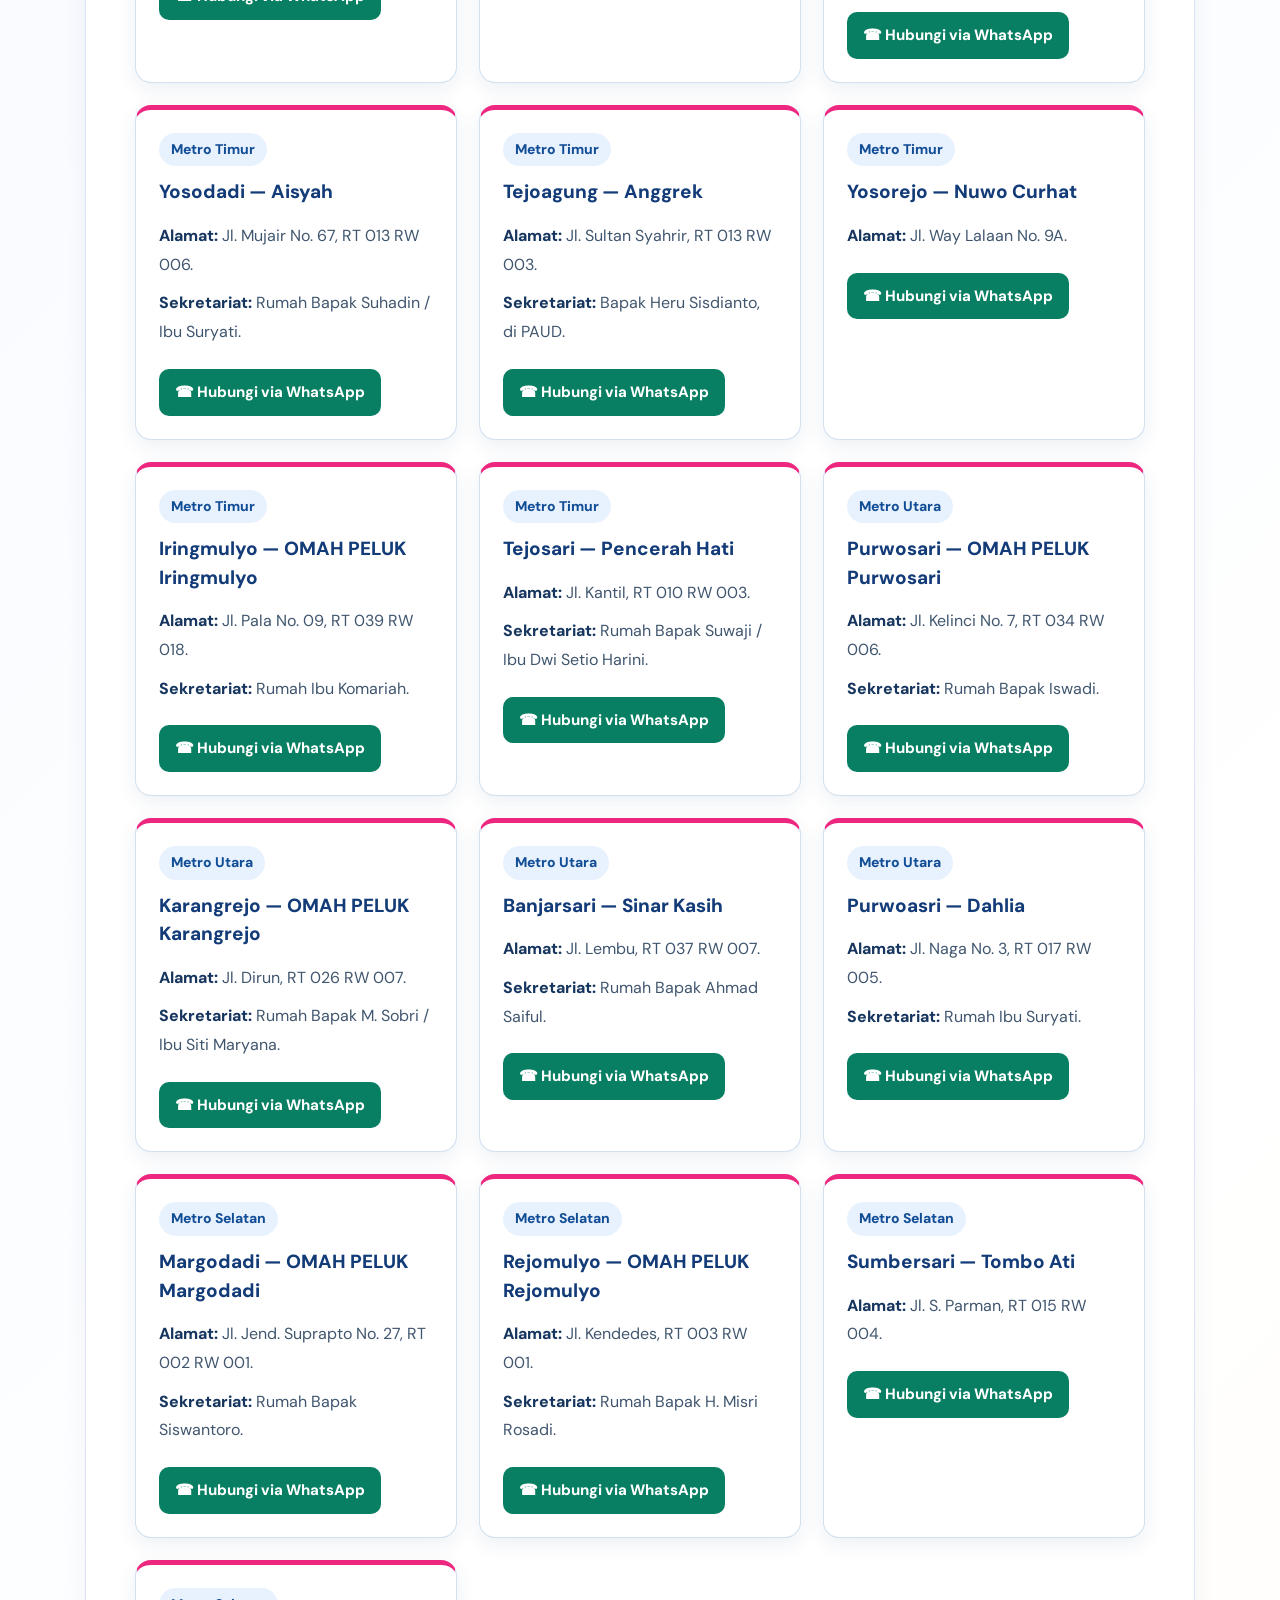
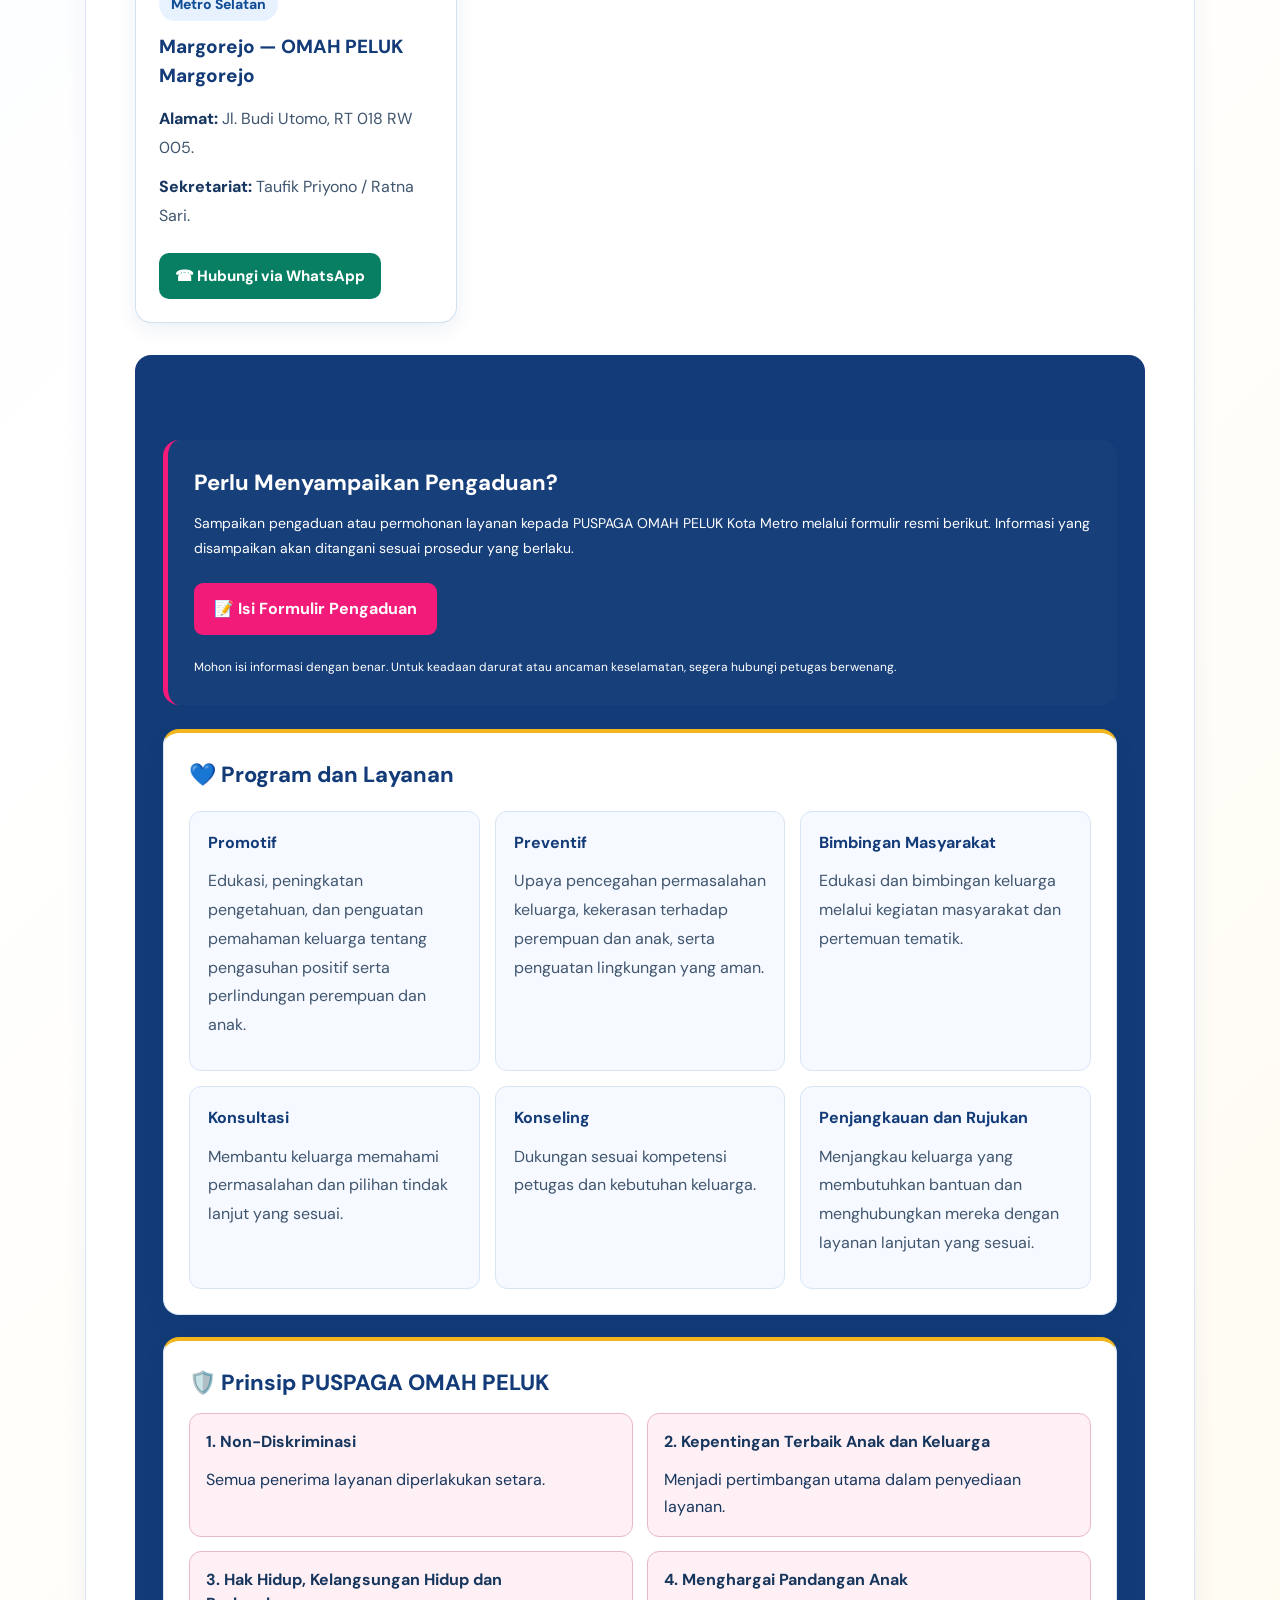
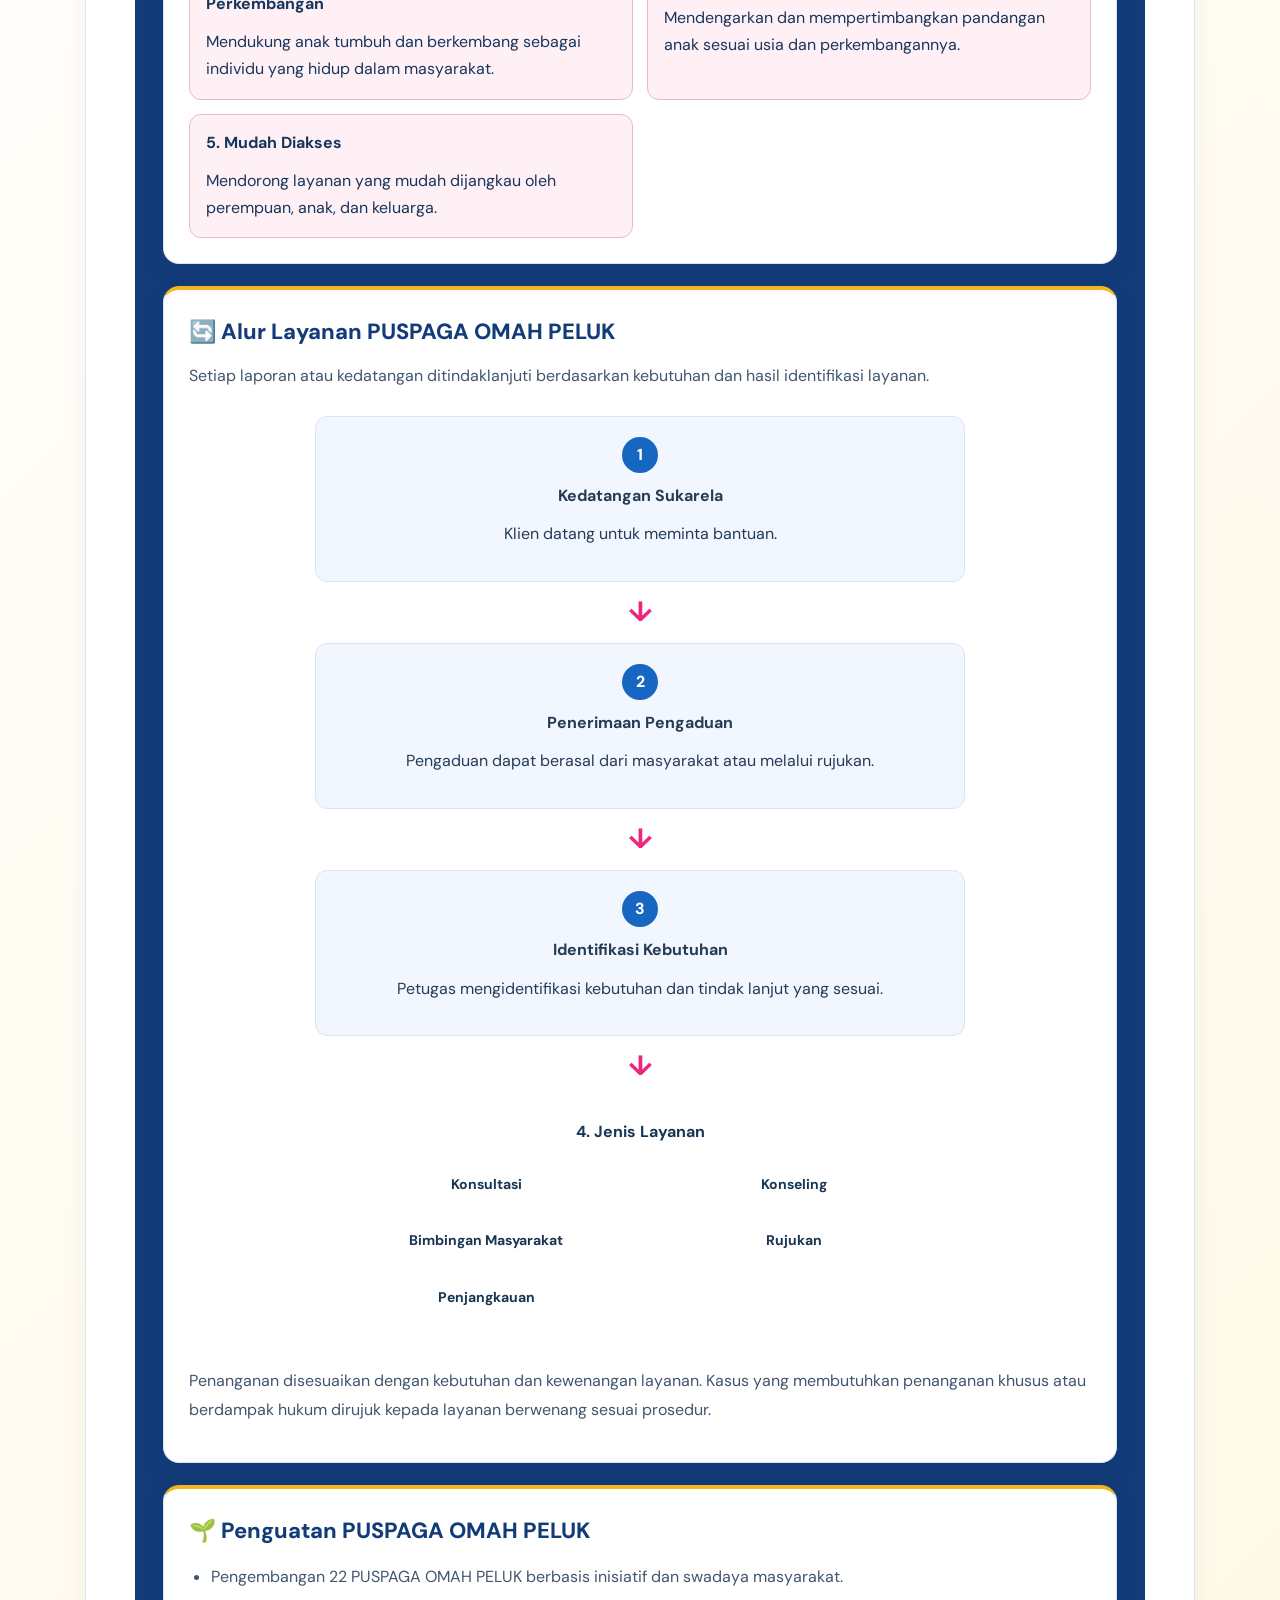
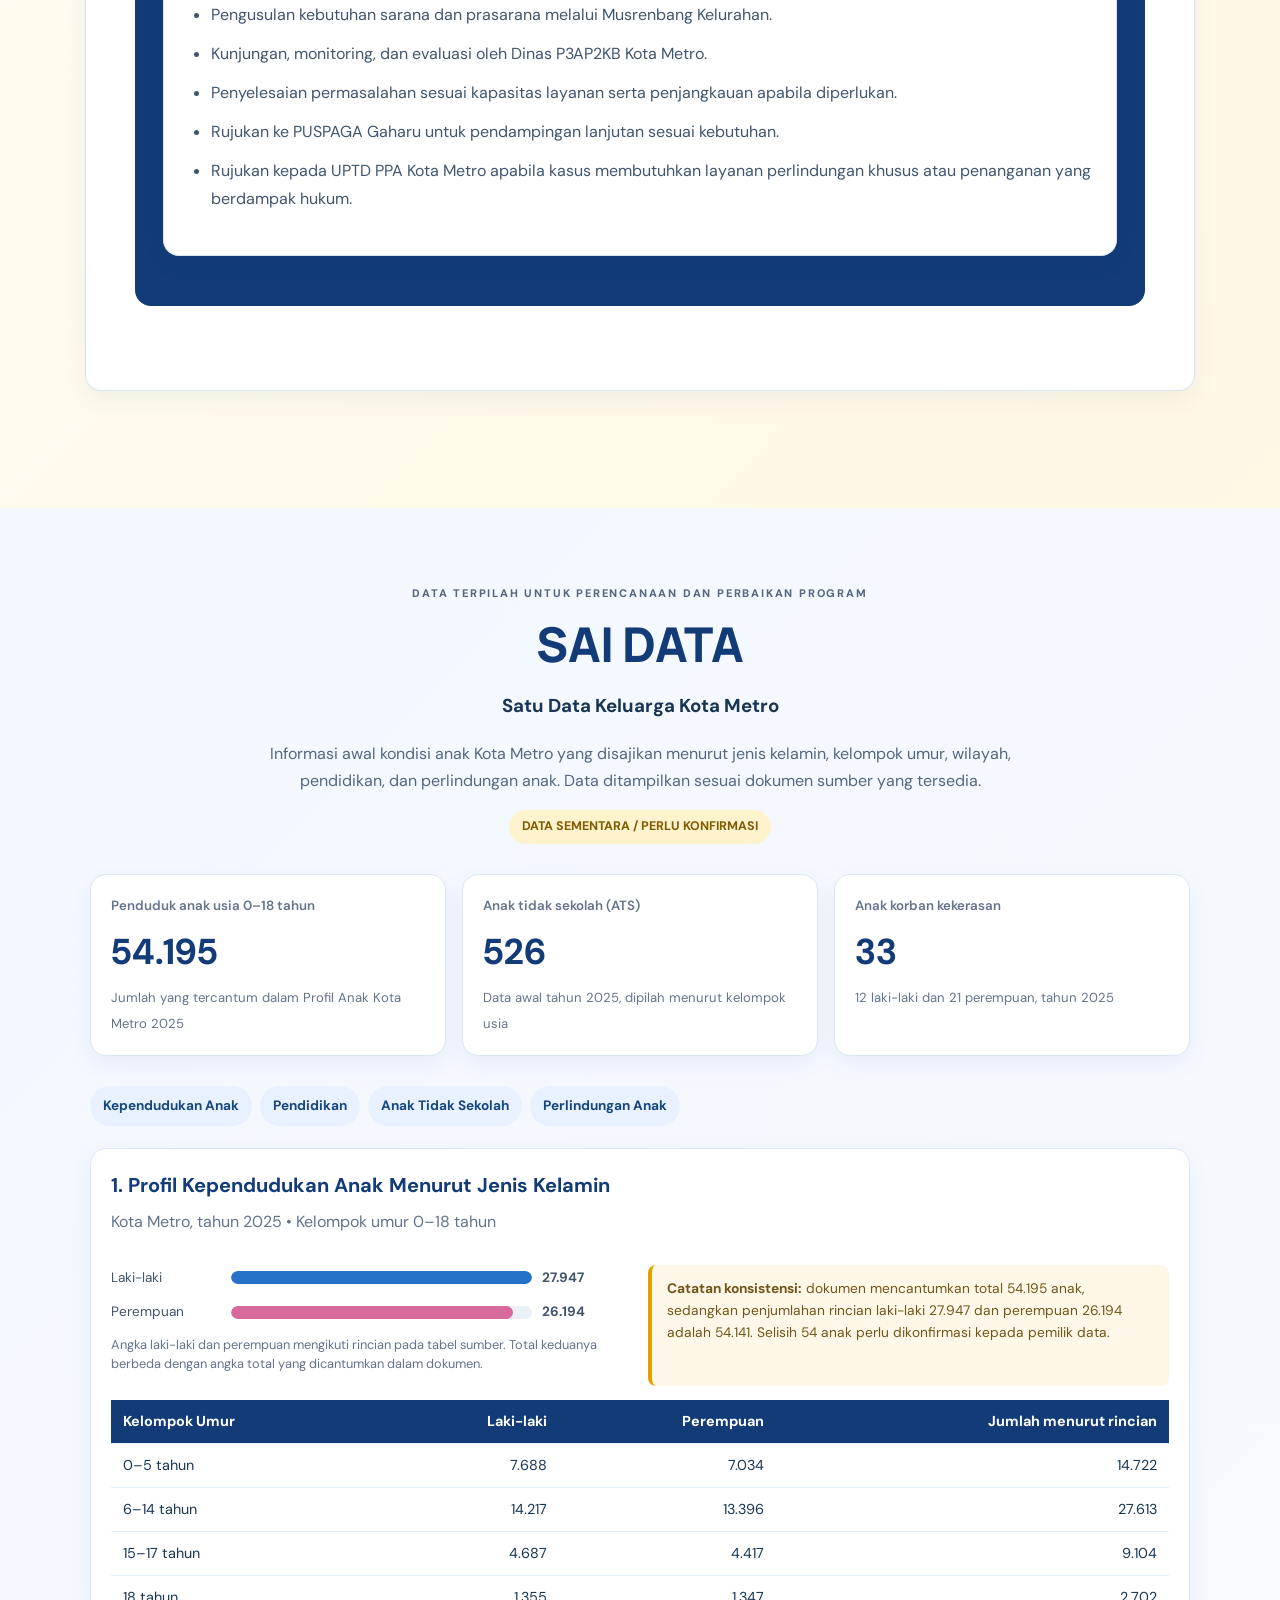
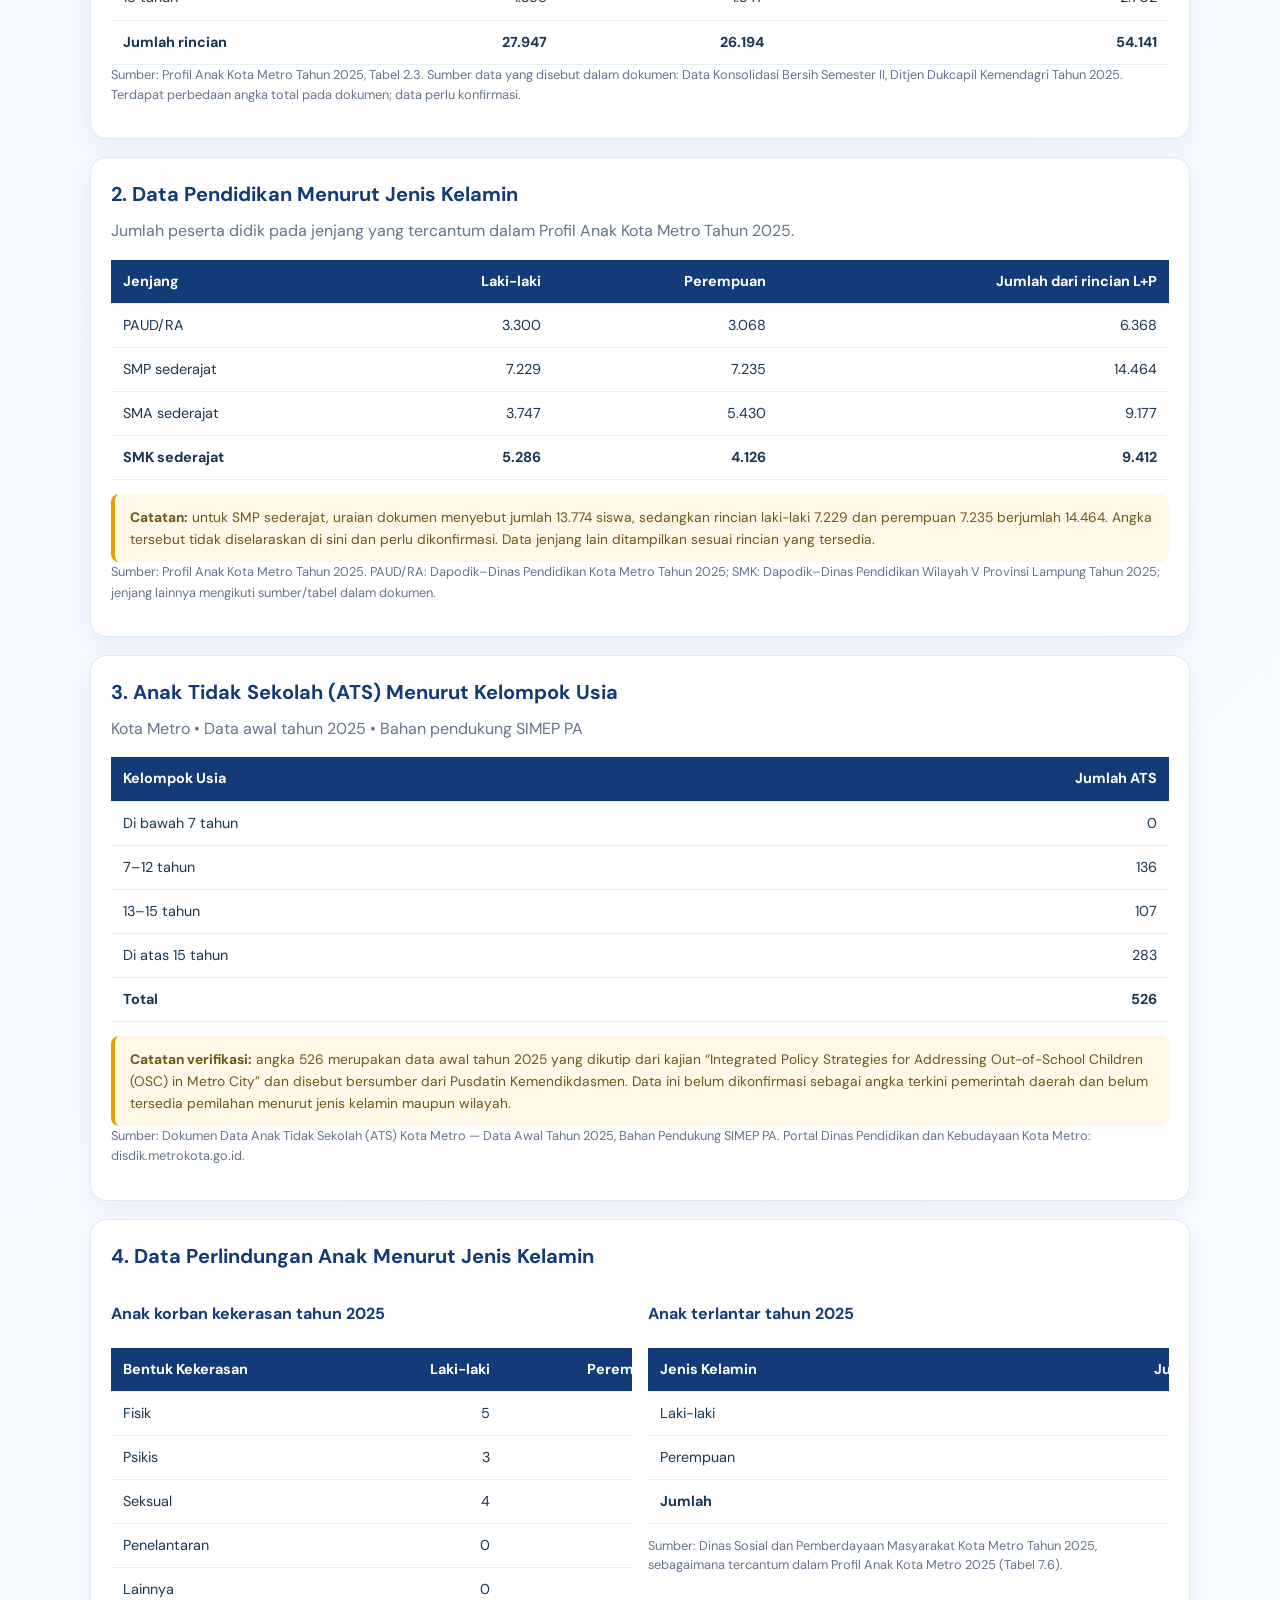
==== commit 2ff522d7: "Fix image source typo in index.html" ====
--- a/index.html
+++ b/index.html
@@ -207,7 +207,7 @@
 <p>
  
 <img
-  src="assets/Launching%20Sai%20Bangga.jpeg"
+  src="assets/Luncing%20Sai%20Bangga.jpeg"
   alt="Edukasi SAI BANGGA untuk keluarga Kota Metro"
   class="gambar-sai-bangga">
 
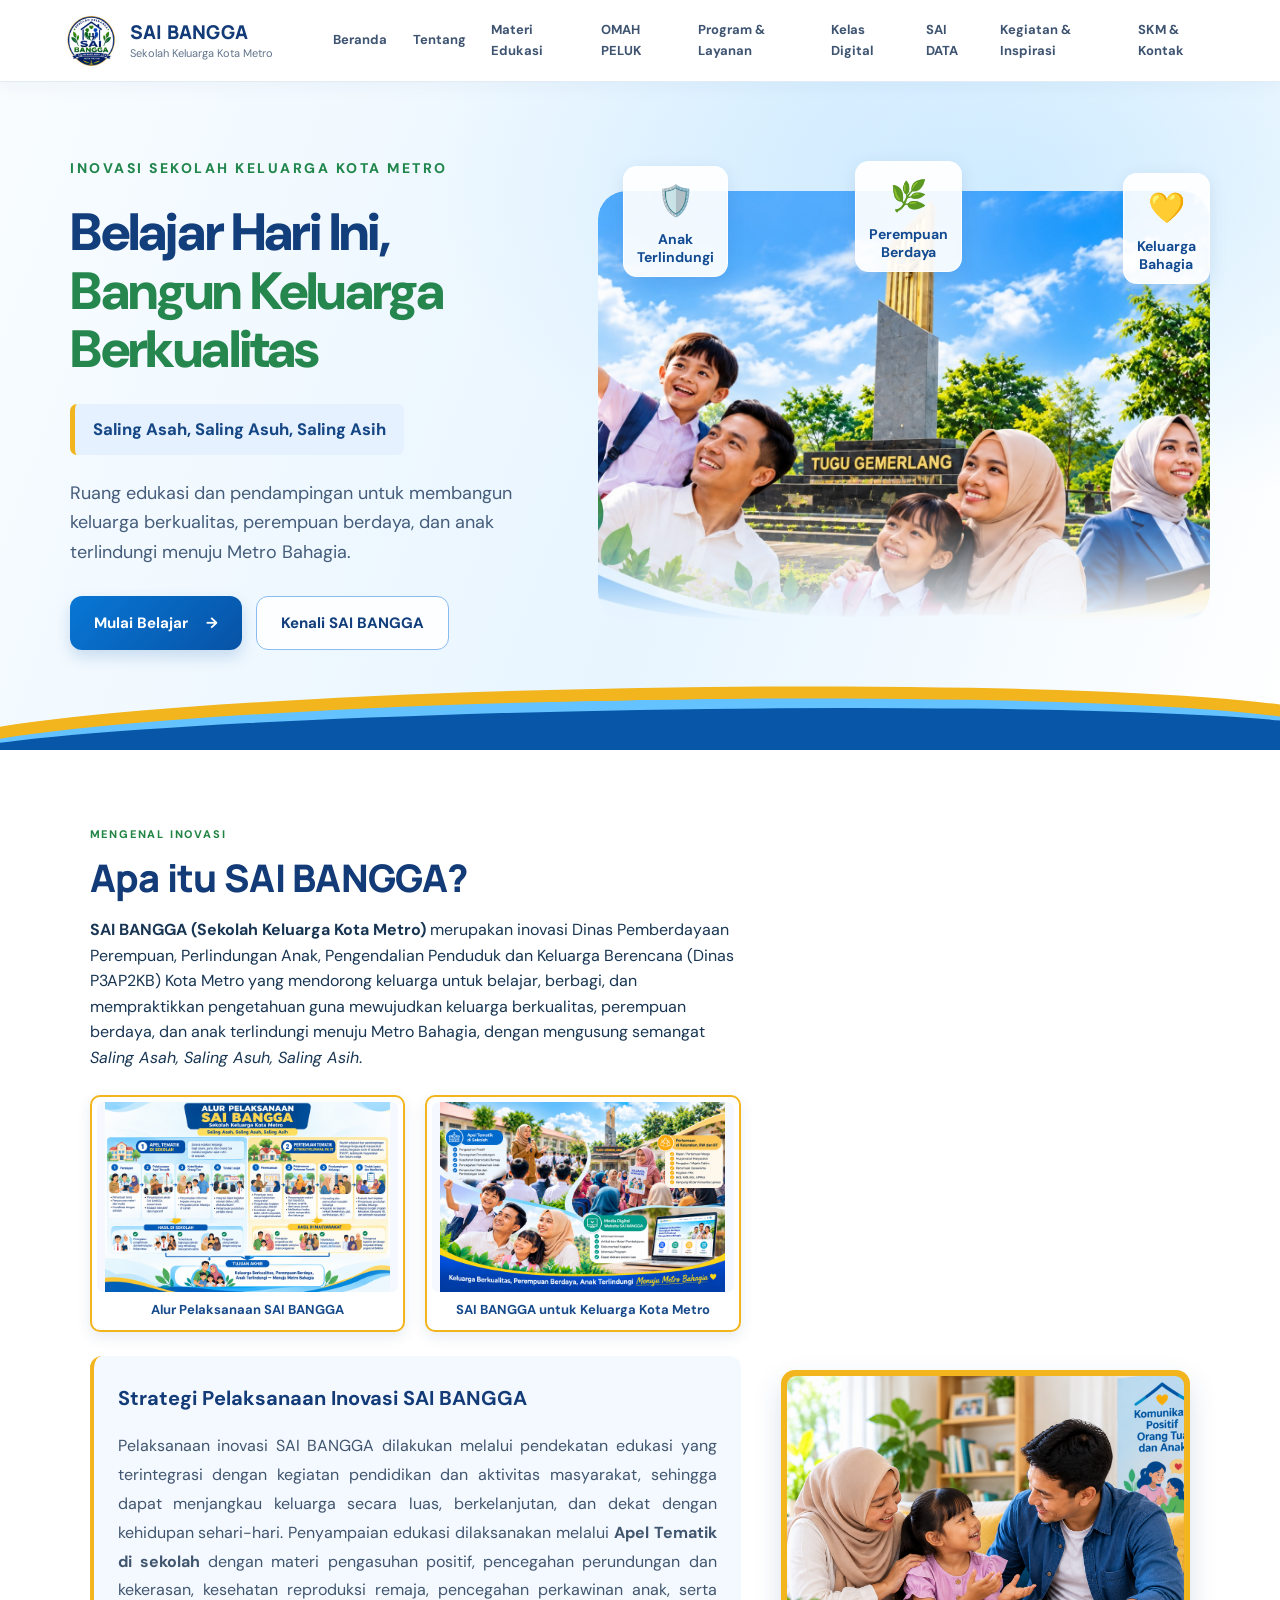
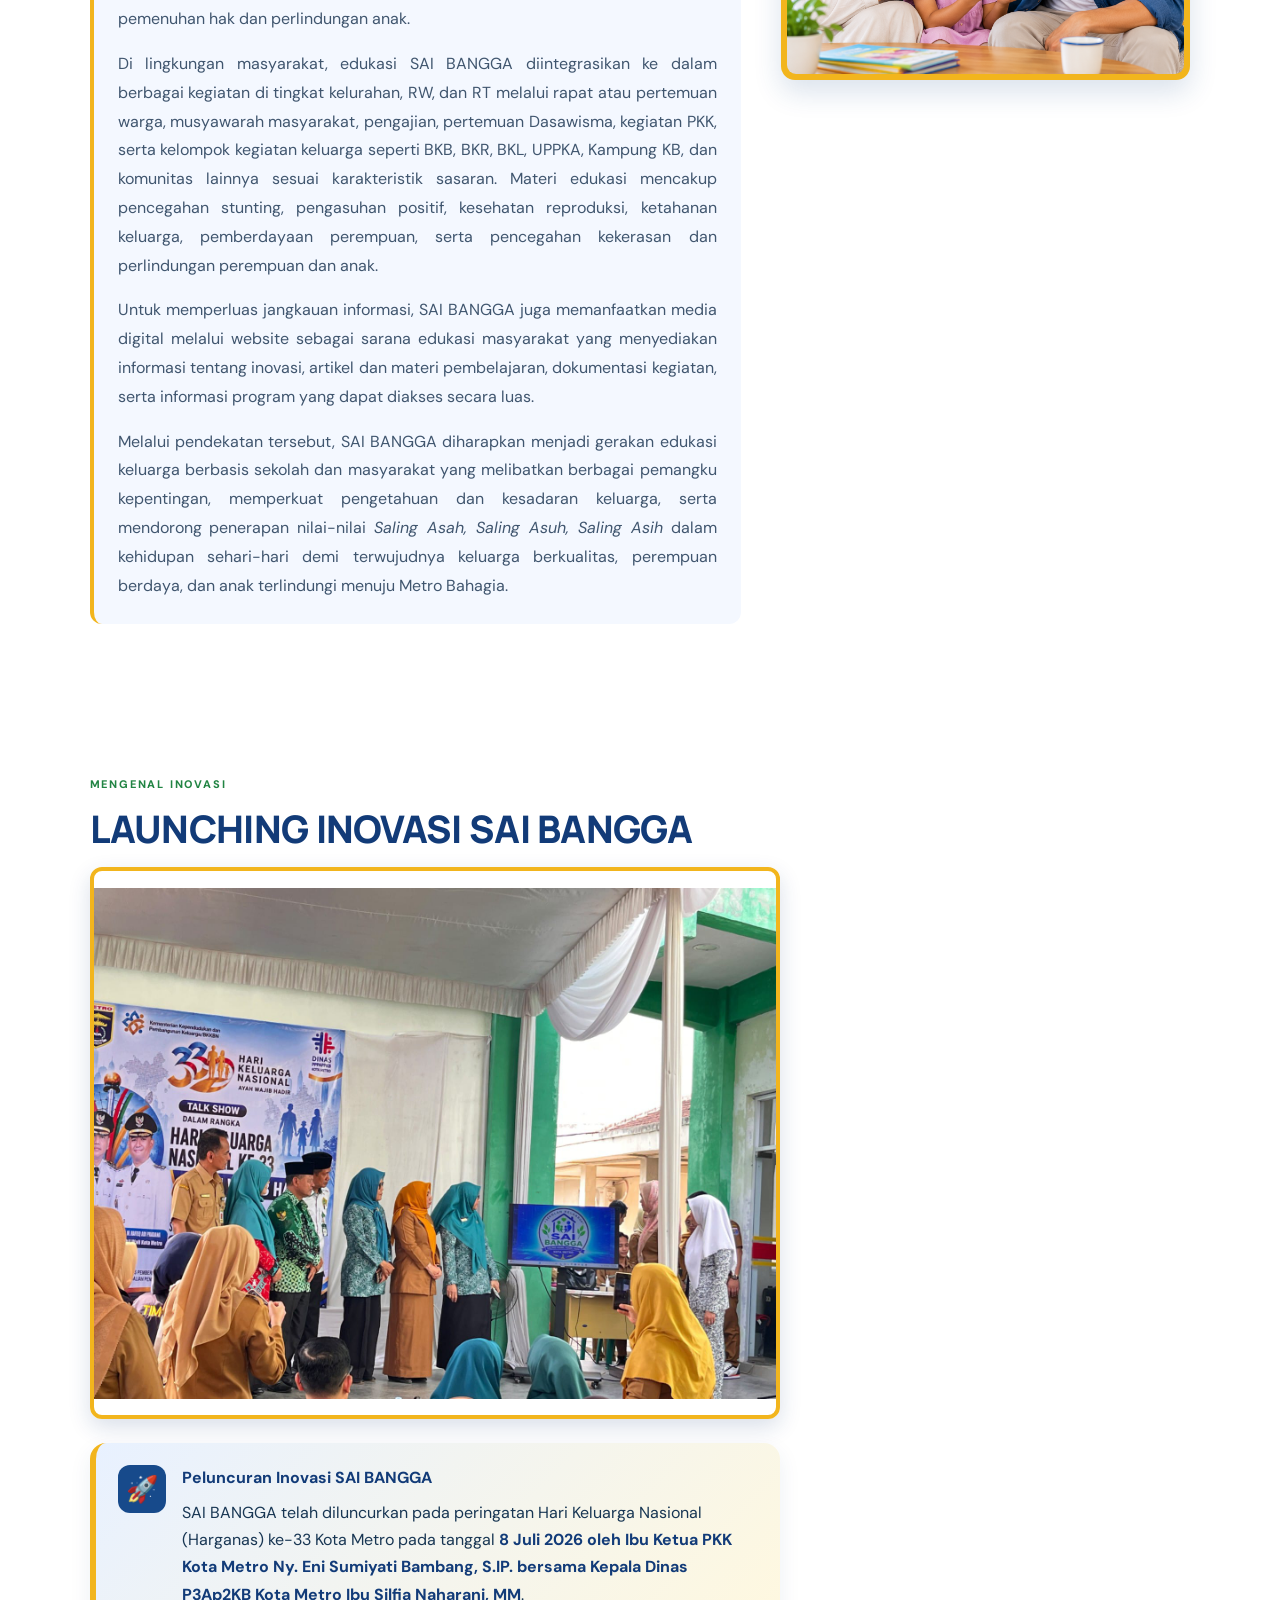
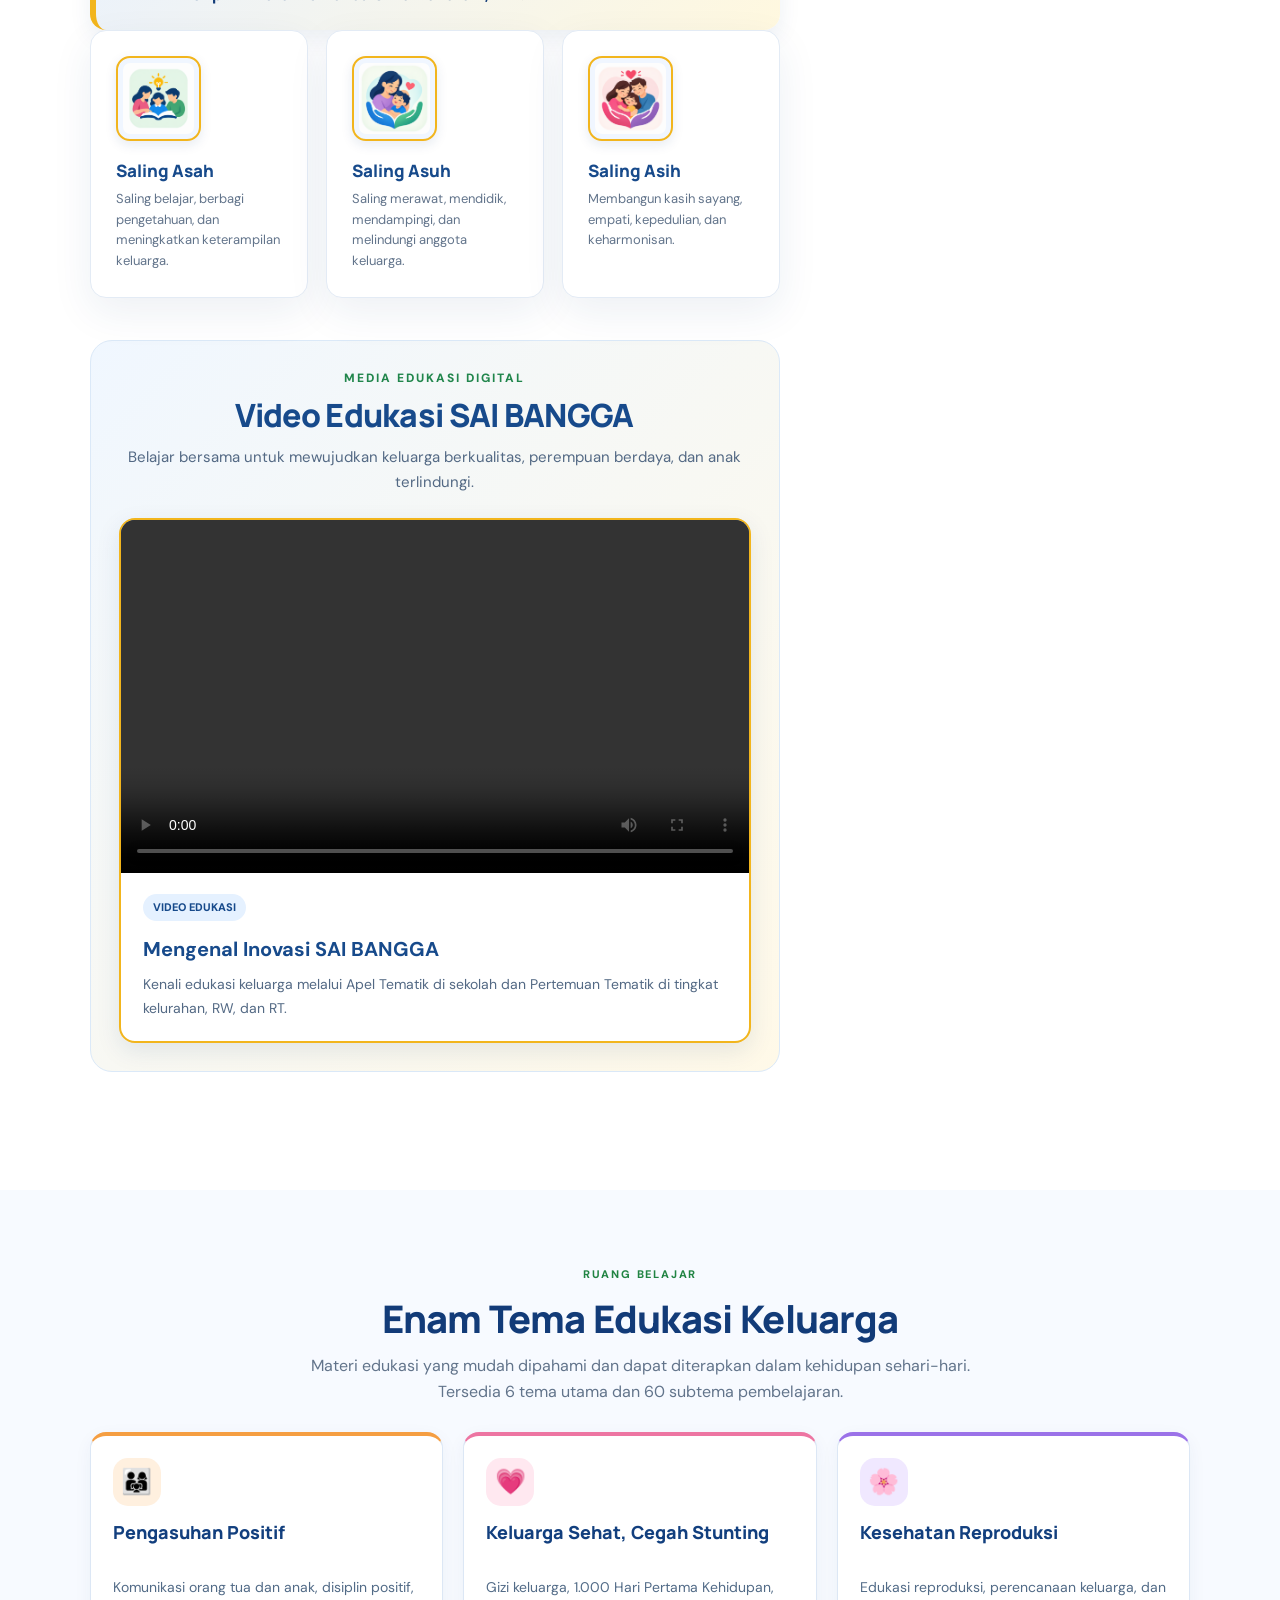
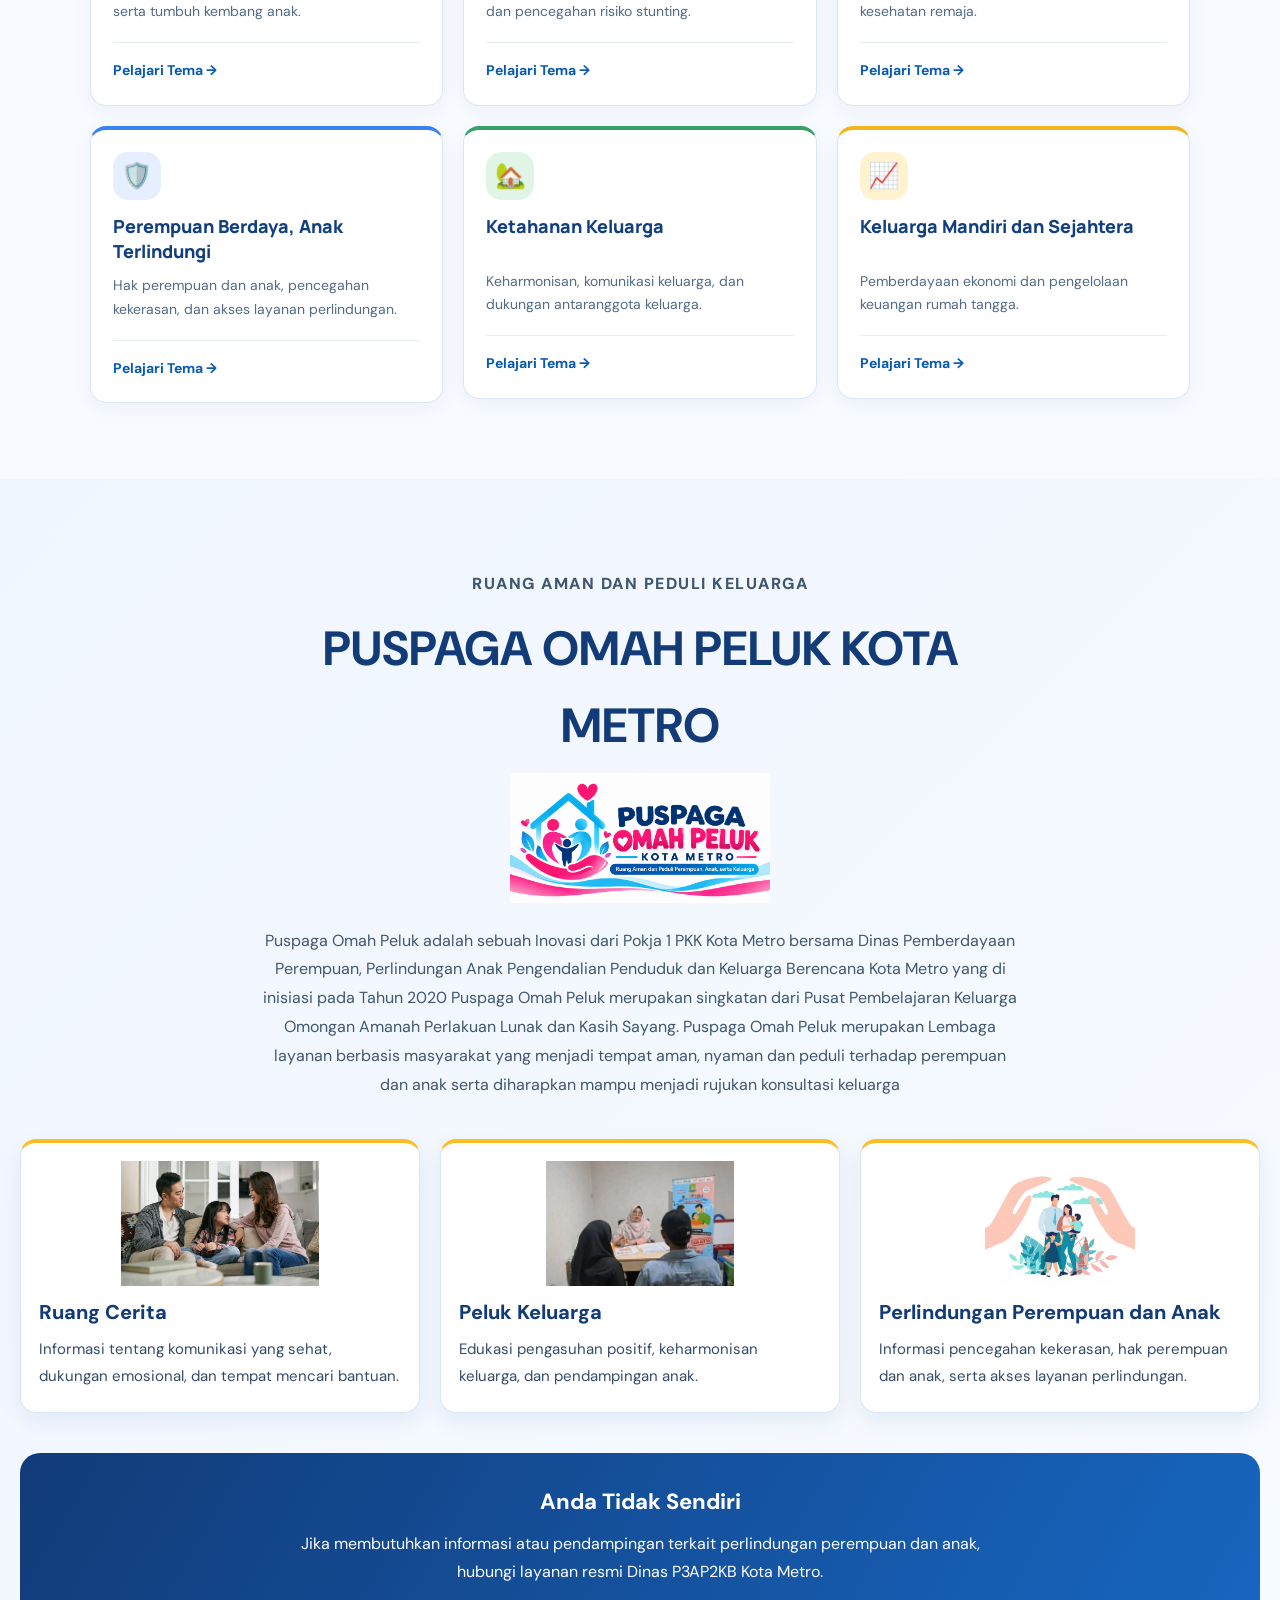
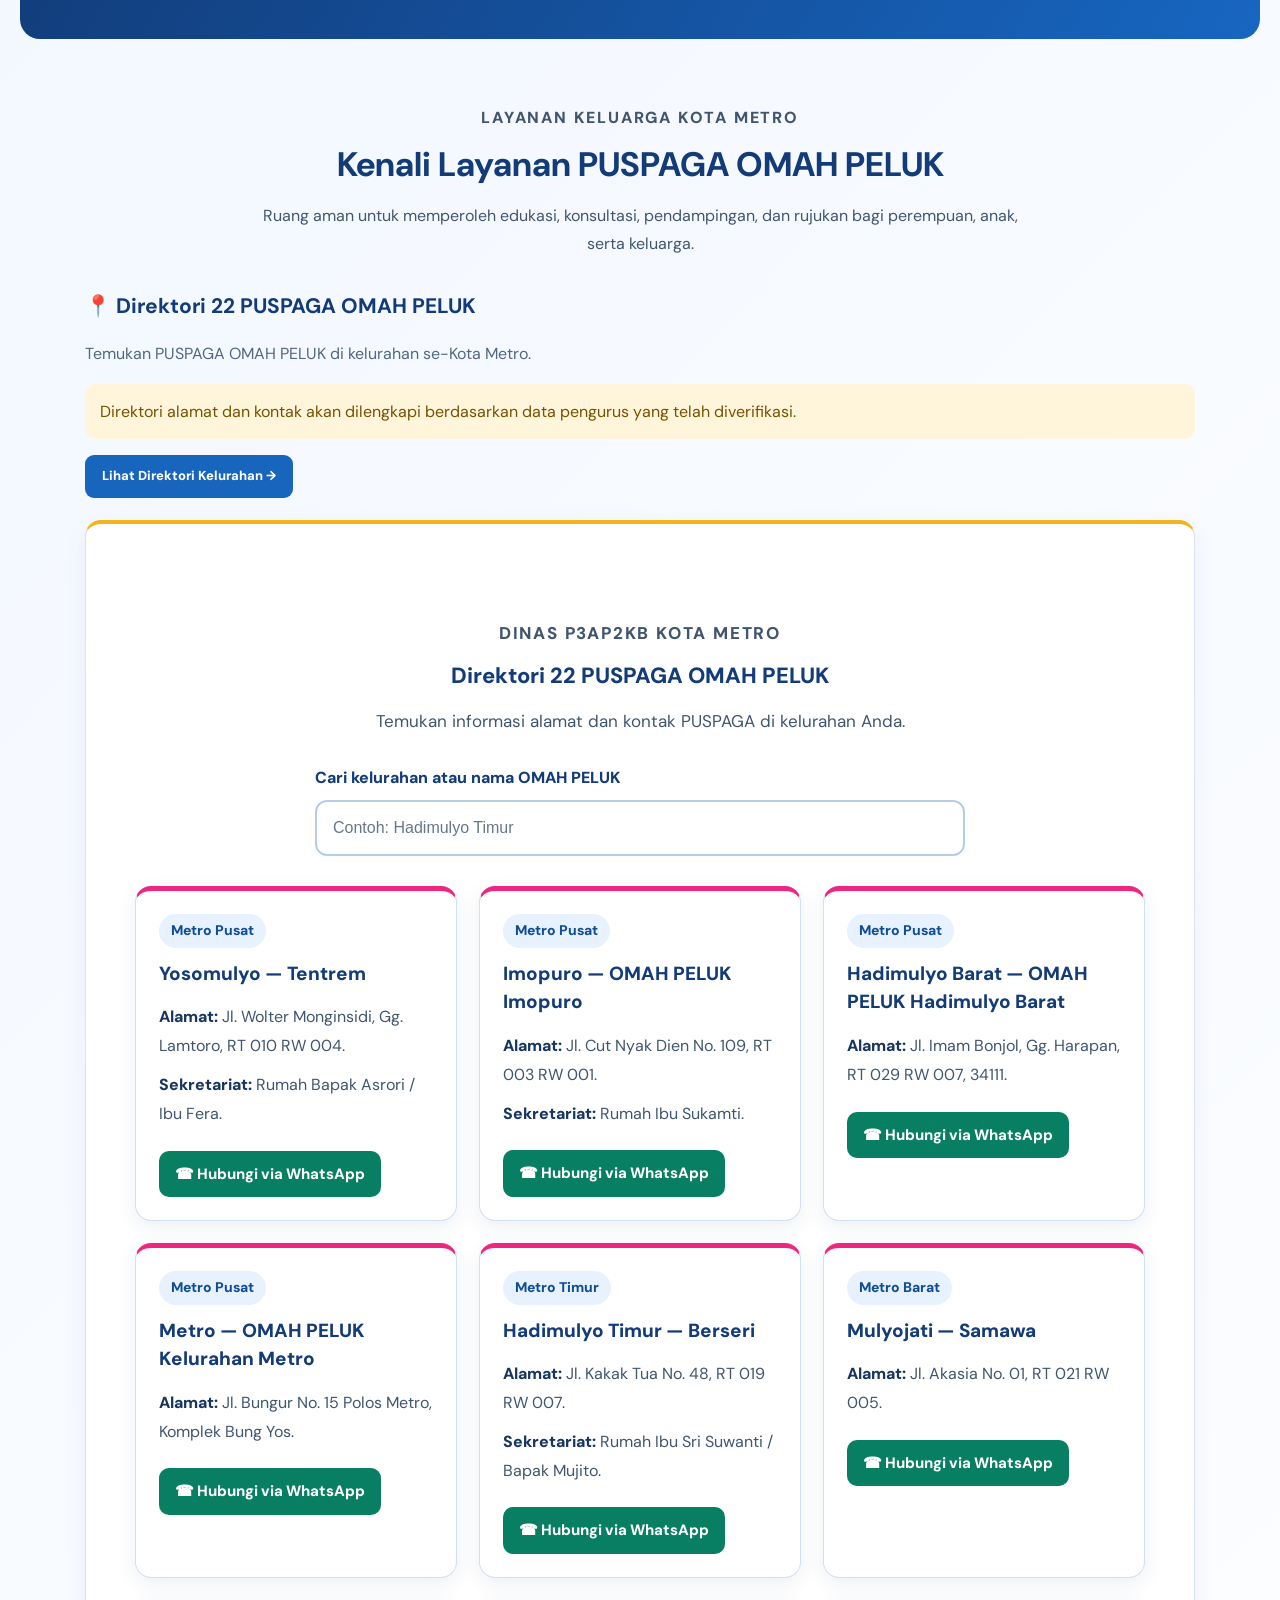
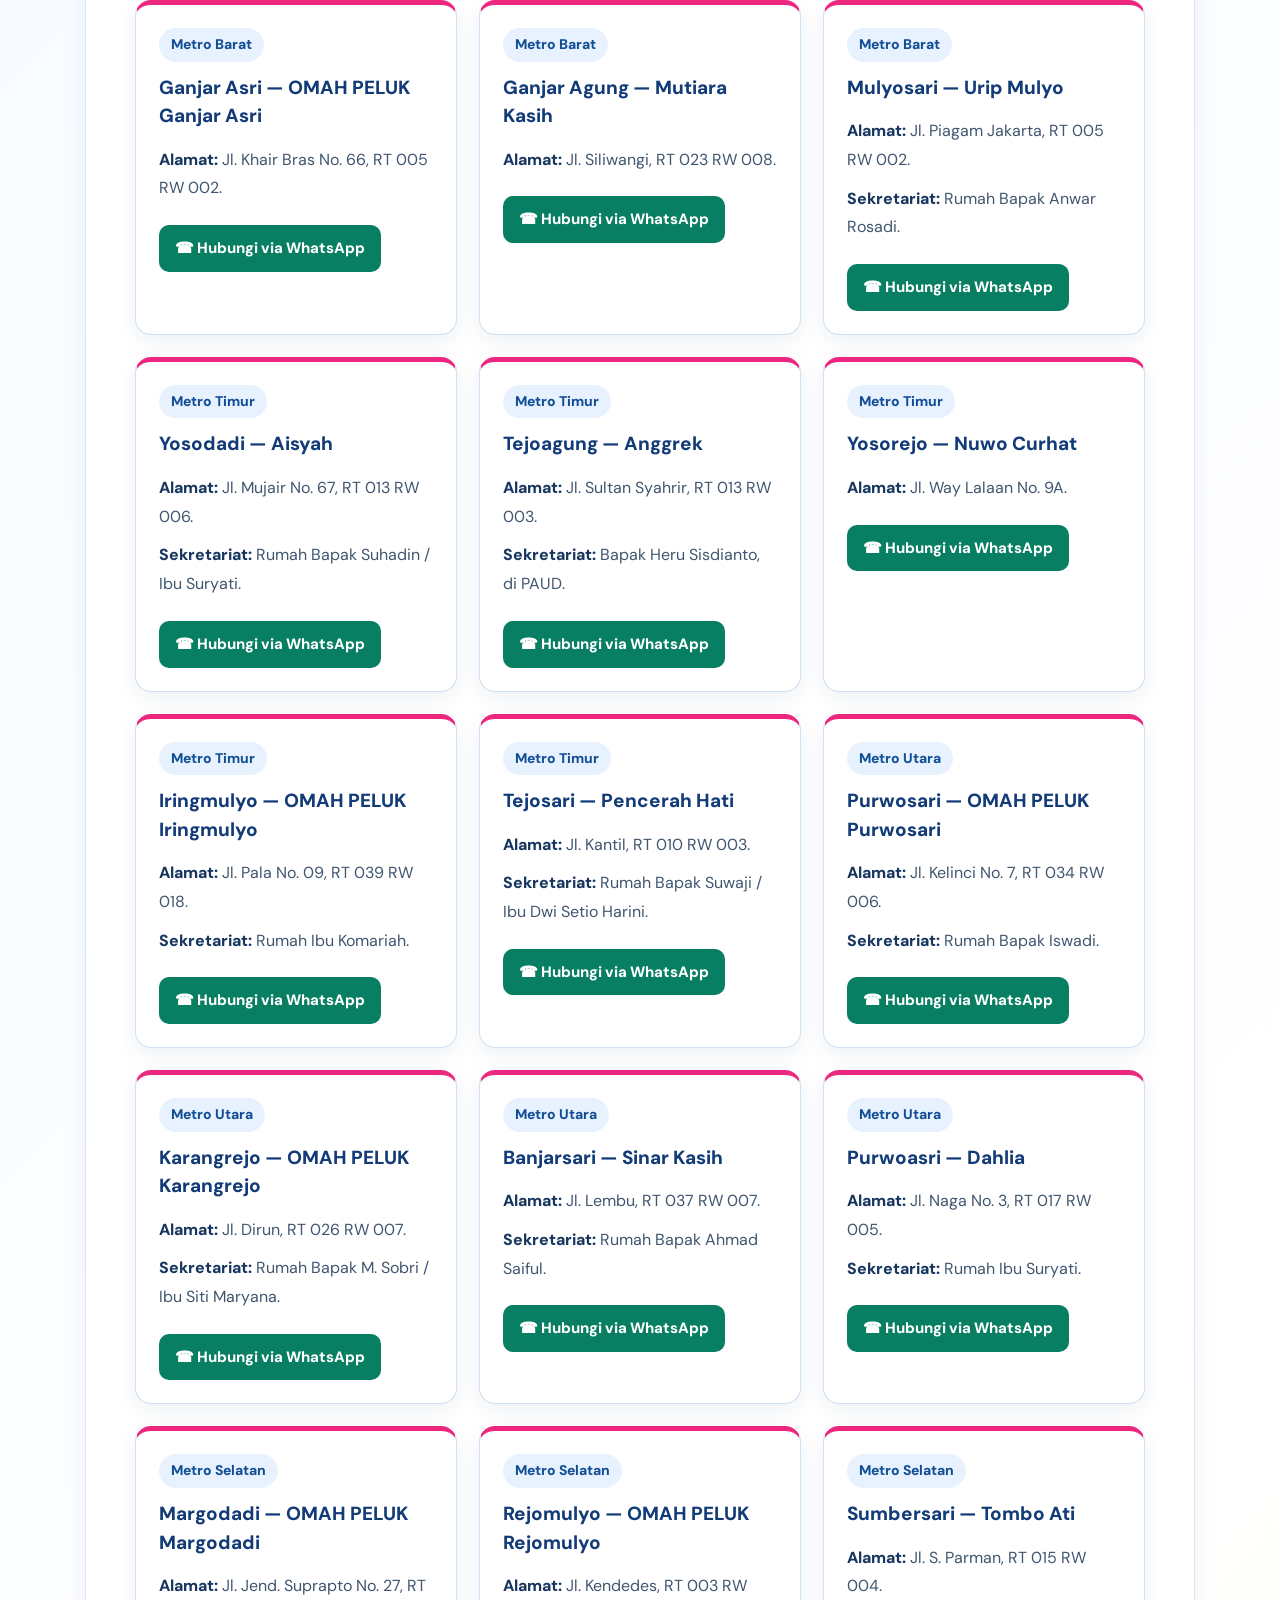
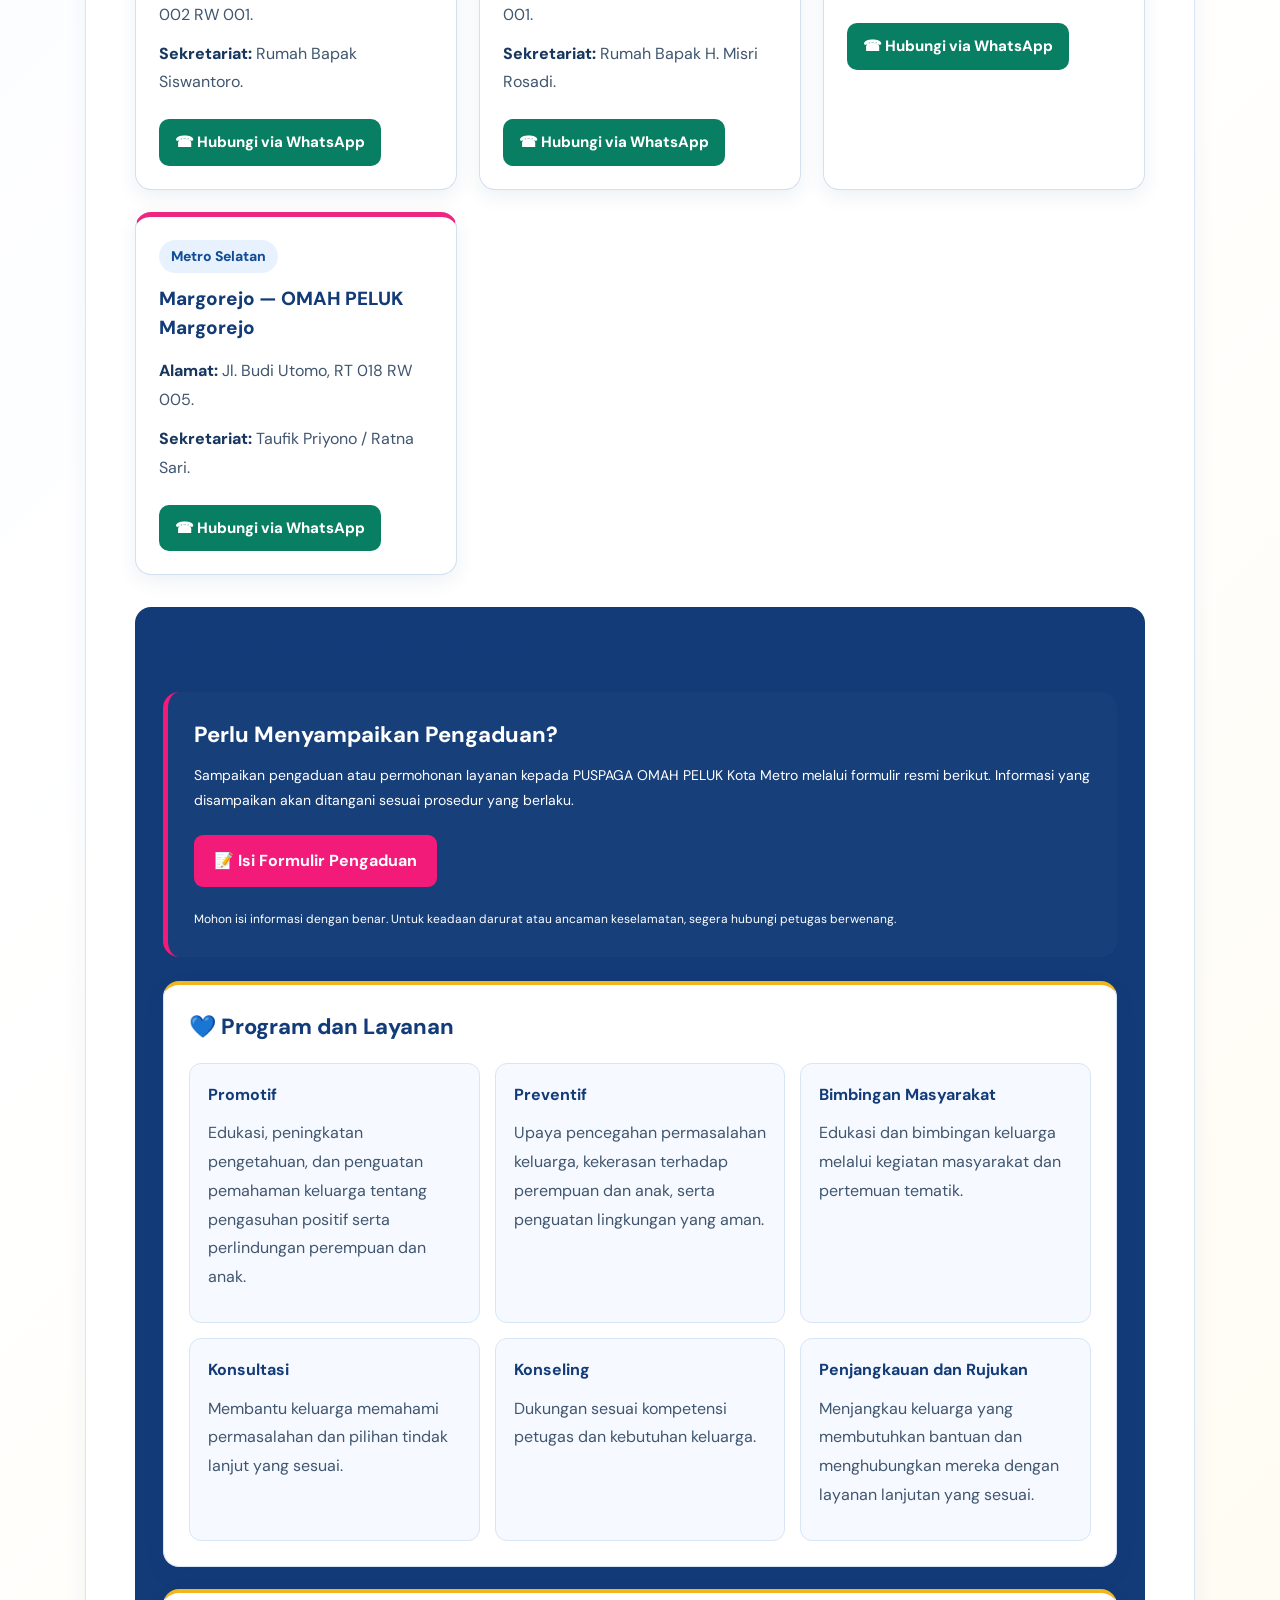
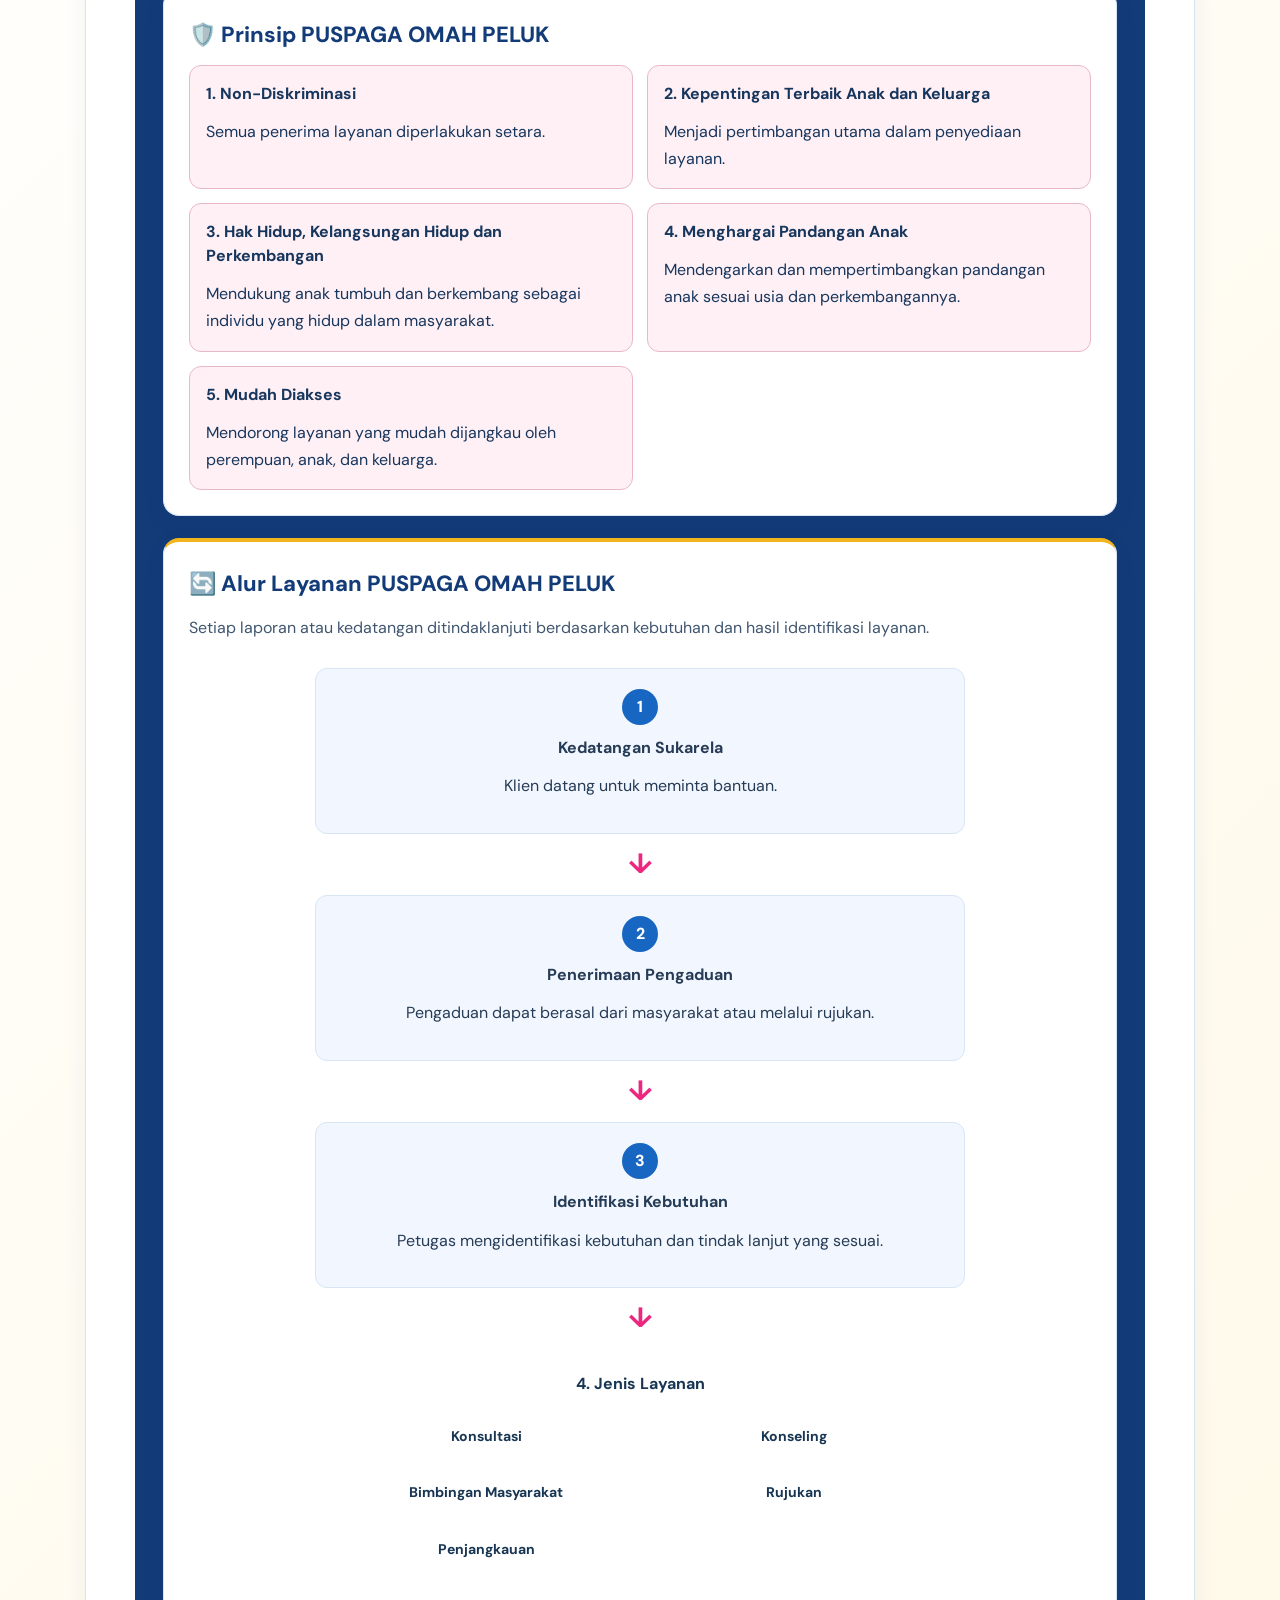
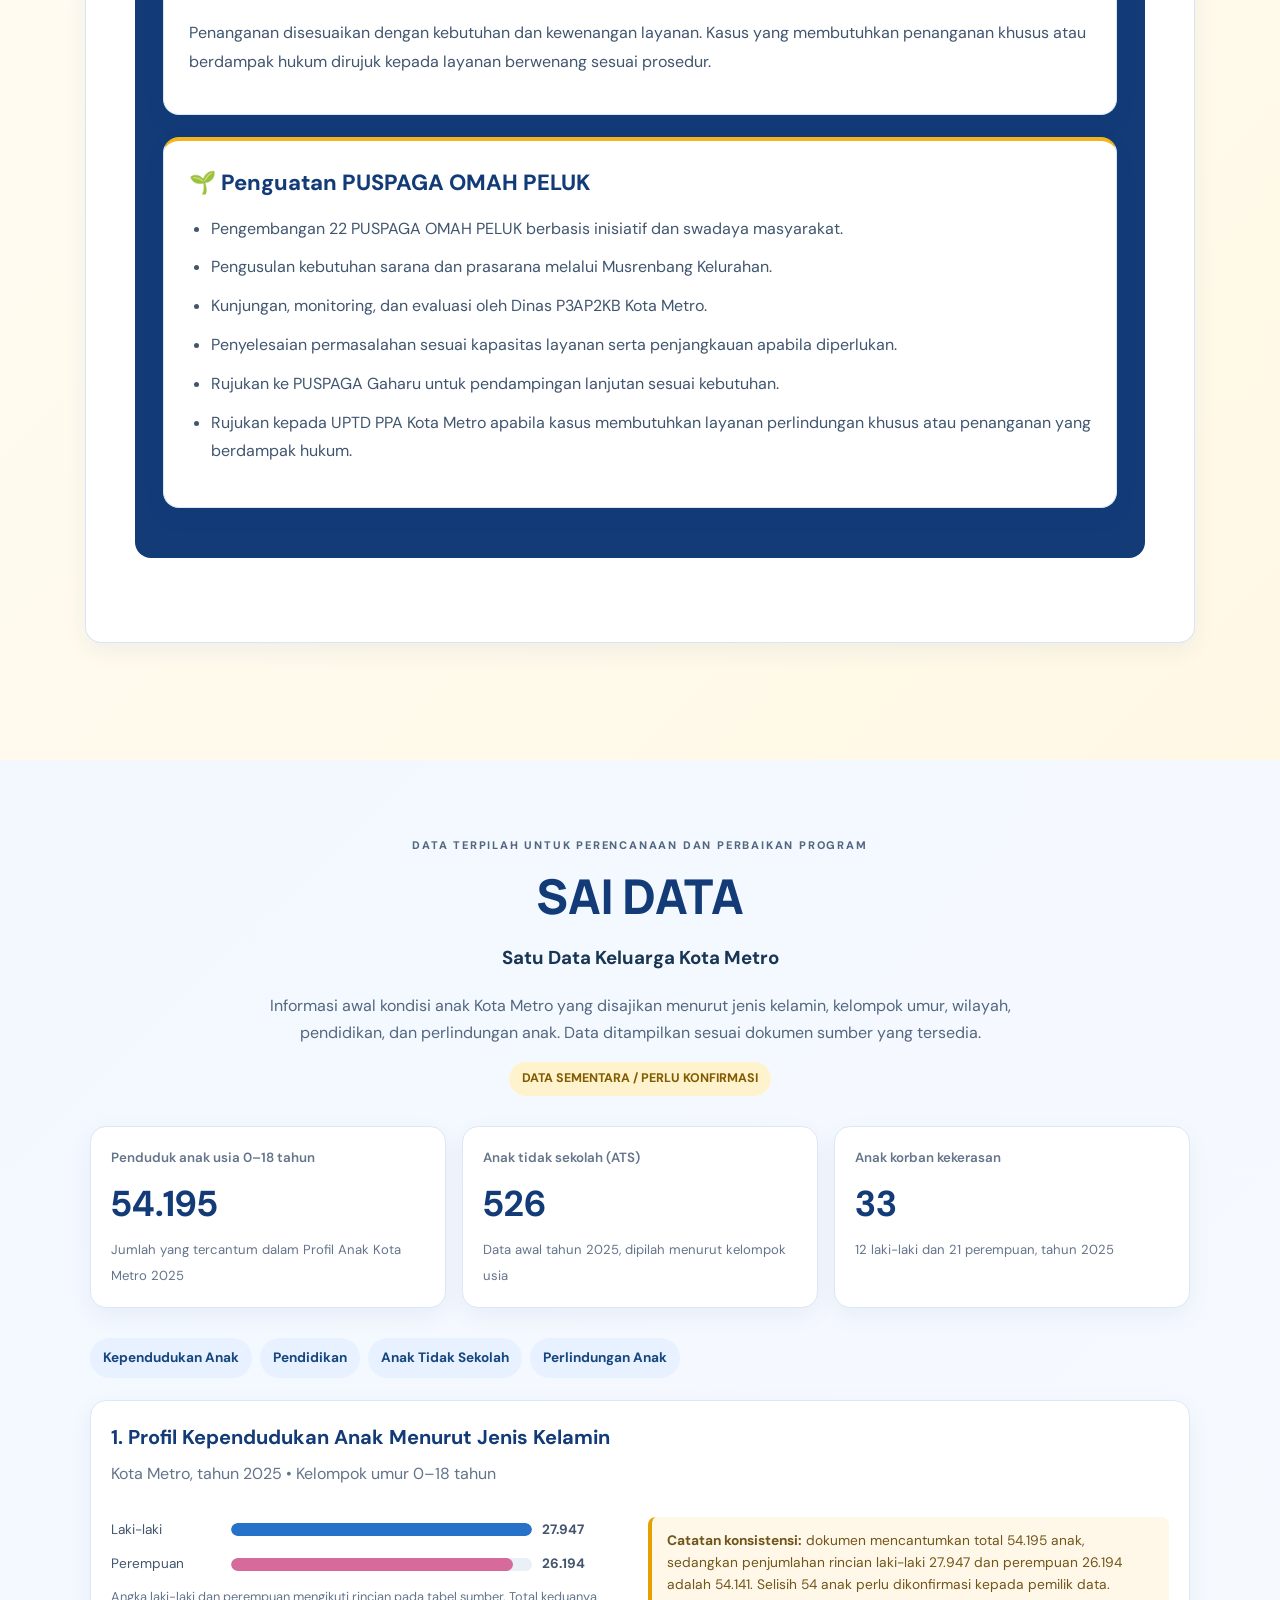
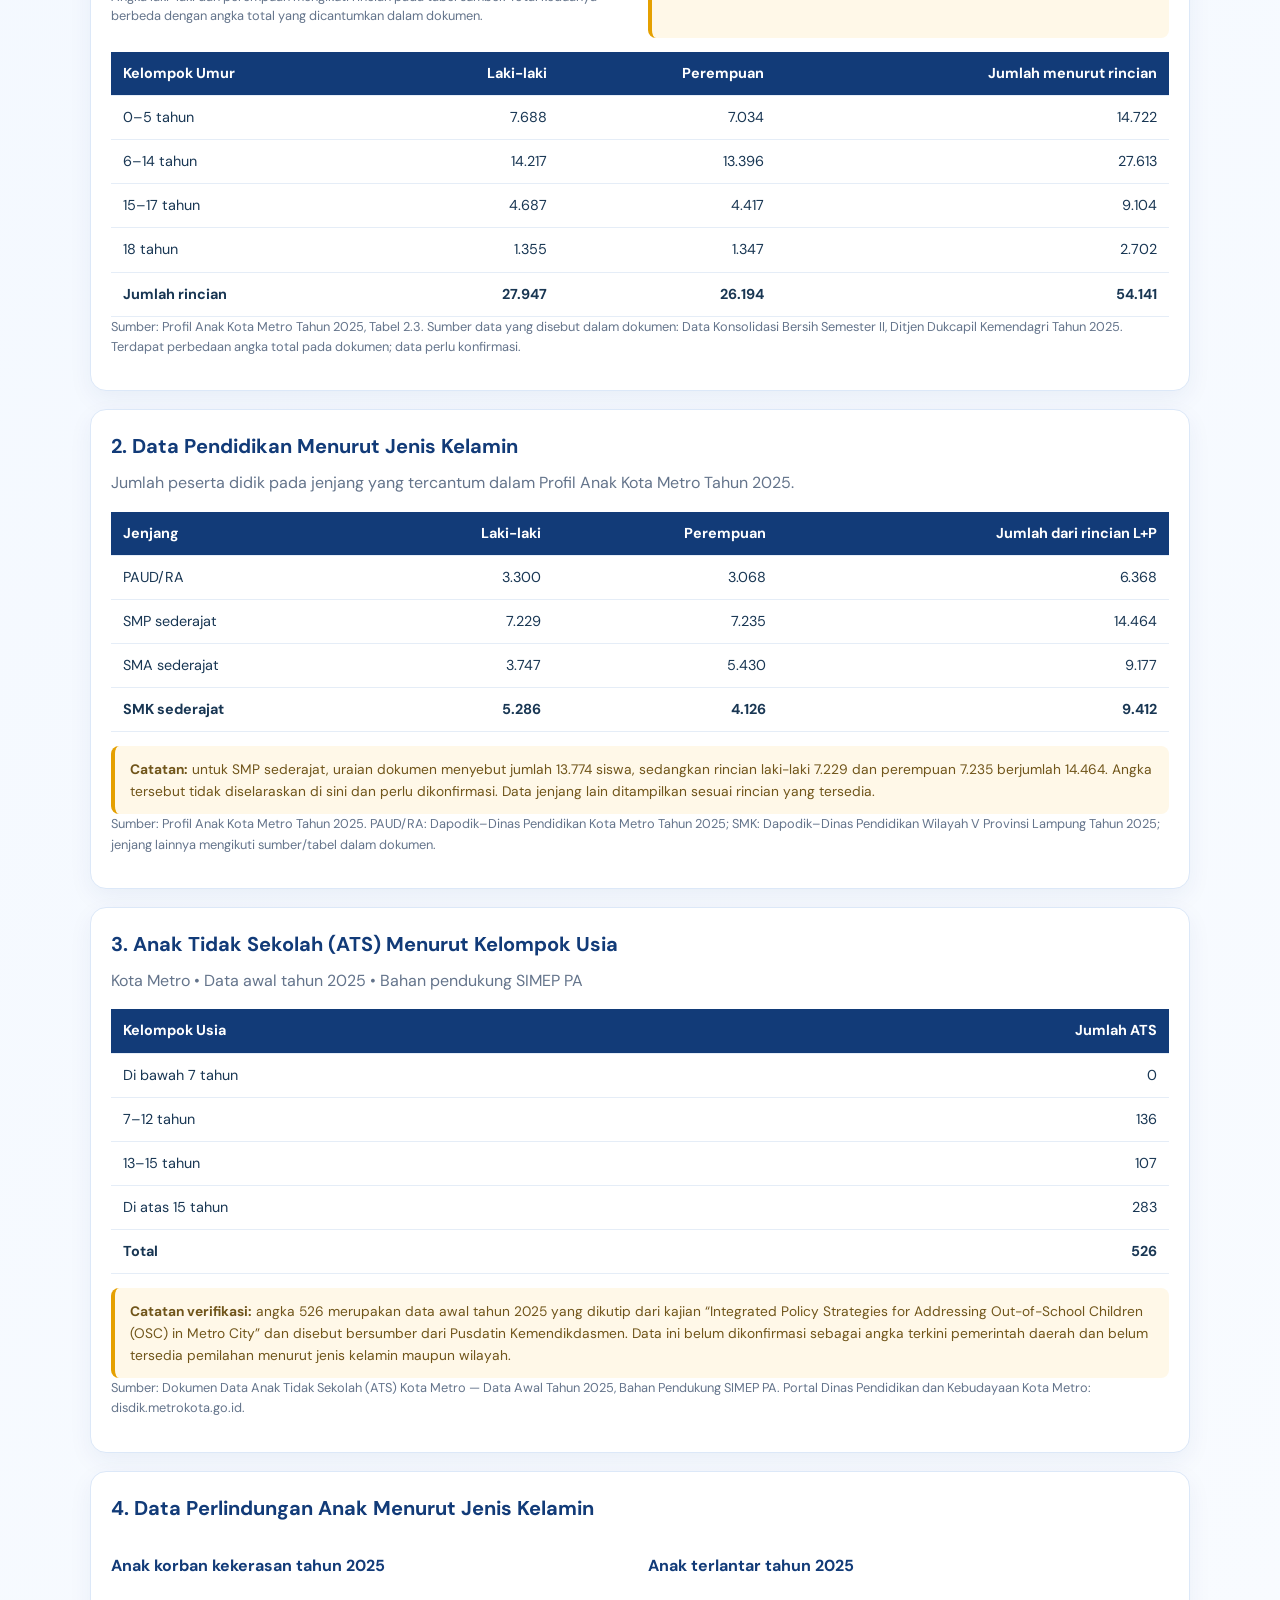
==== commit 81acf1a3: "Update link for 'Materi Edukasi' to artikel.html" ====
--- a/index.html
+++ b/index.html
@@ -26,7 +26,7 @@
  <nav class="nav">
   <a href="#beranda">Beranda</a>
   <a href="#tentang">Tentang</a>
-  <a href="#belajar">Materi Edukasi</a>
+  <a href="artikel.html">Materi Edukasi</a>
   <a href="#omah-peluk">OMAH PELUK</a>
   <a href="#program-layanan">Program &amp; Layanan</a>
   <a href="#kelas-digital">Kelas Digital</a>
--- a/style.css
+++ b/style.css
@@ -2406,27 +2406,19 @@
   }
 }
 
-/* Gambar launching memenuhi kotak */
+/* Foto launching tampil utuh tanpa terpotong */
 .gambar-sai-bangga {
   display: block;
   width: 100%;
-  height: 300px;
-  object-fit: cover;
+  max-width: 100%;
+  height: auto;
+  object-fit: contain;
   object-position: center;
-  margin: 0;
-  border-radius: 10px;
-}
-
-/* Kotak pembungkus gambar */
-.section.about .gambar-sai-bangga {
-  max-width: 100%;
-}
-
-/* Tampilan HP */
-@media (max-width: 600px) {
-  .gambar-sai-bangga {
-    height: 240px;
-  }
+  margin: 15px auto;
+  border: 4px solid #f2b51d;
+  border-radius: 12px;
+  box-shadow: 0 8px 22px rgba(18, 59, 120, 0.16);
+}
 }
 
 
@@ -2753,3 +2745,12 @@
   filter: none !important;
   text-shadow: none !important;
 }
+/* KONTRAS PUTIH OMAH PELUK */
+#omah-peluk .omah-peluk-info,
+#omah-peluk .omah-peluk-info h3,
+#omah-peluk .omah-peluk-info p {
+  color: #ffffff !important;
+  -webkit-text-fill-color: #ffffff !important;
+  opacity: 1 !important;
+  text-shadow: none !important;
+}
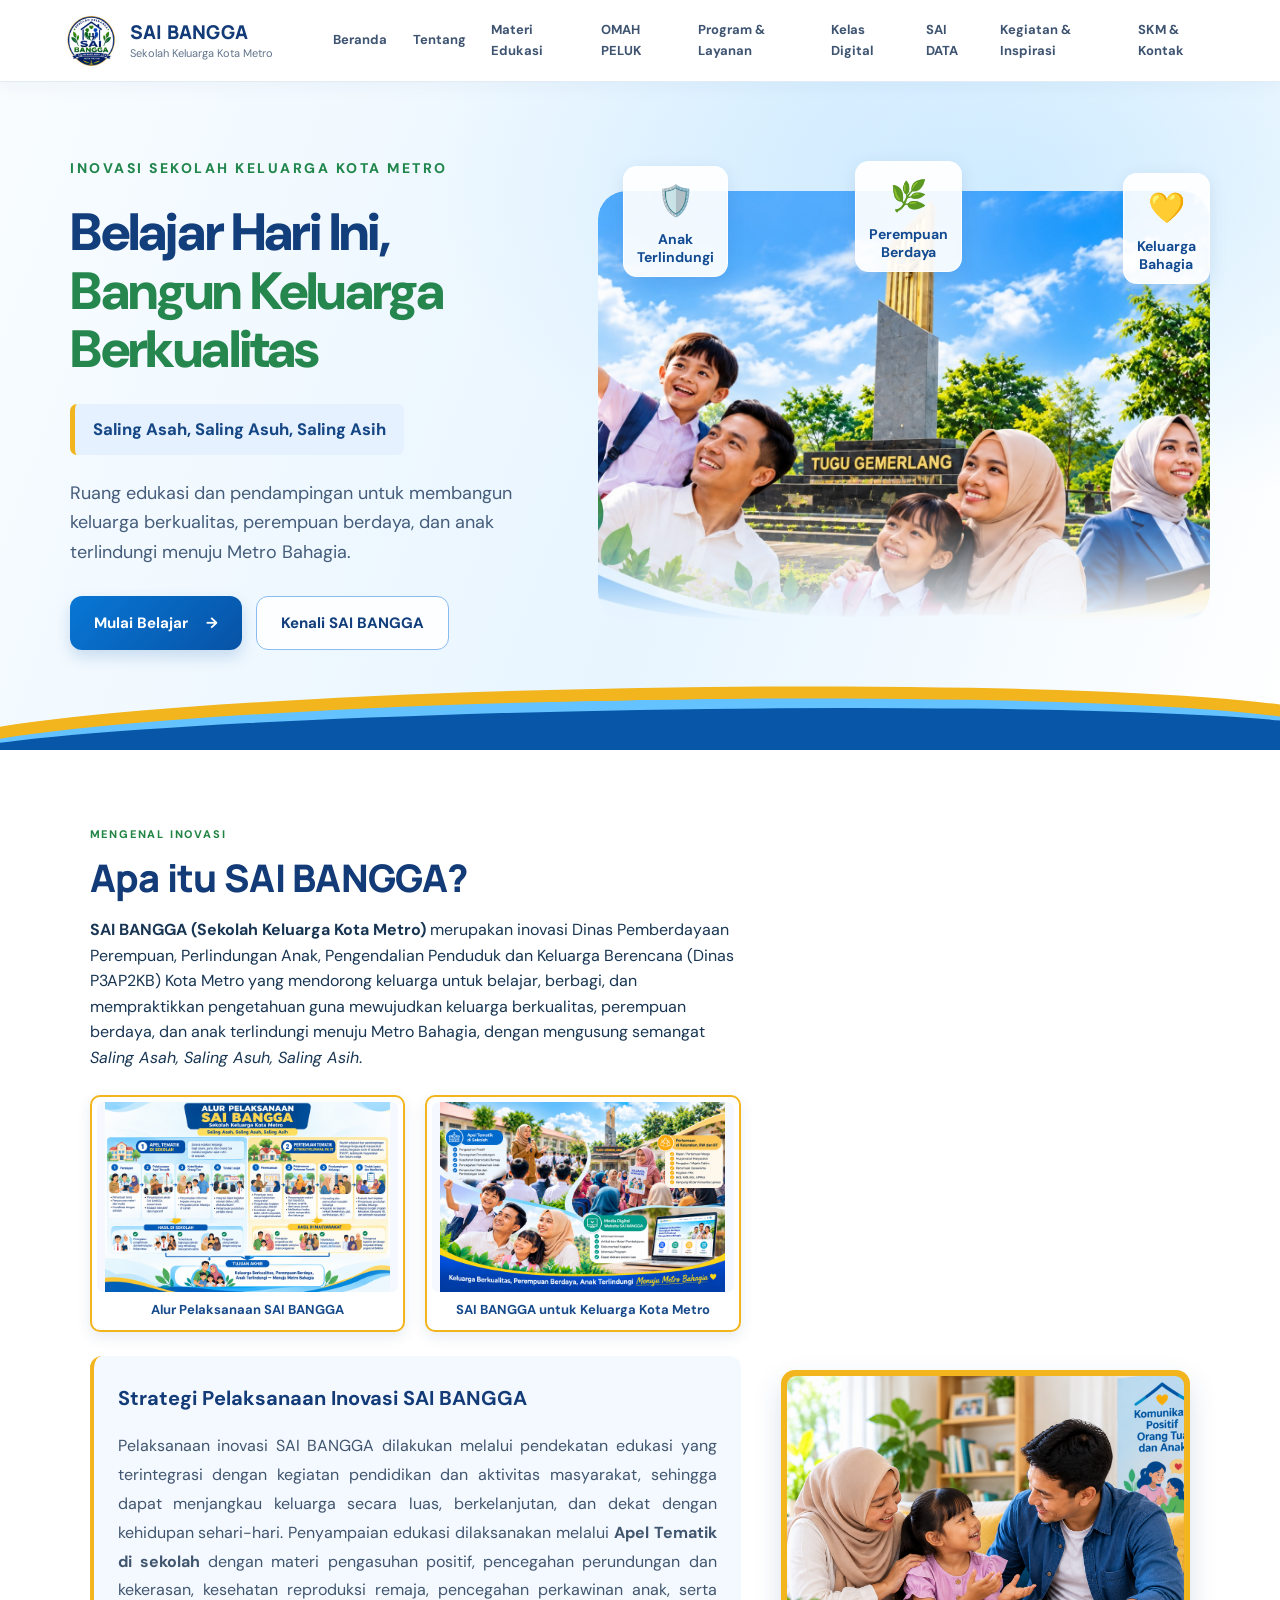
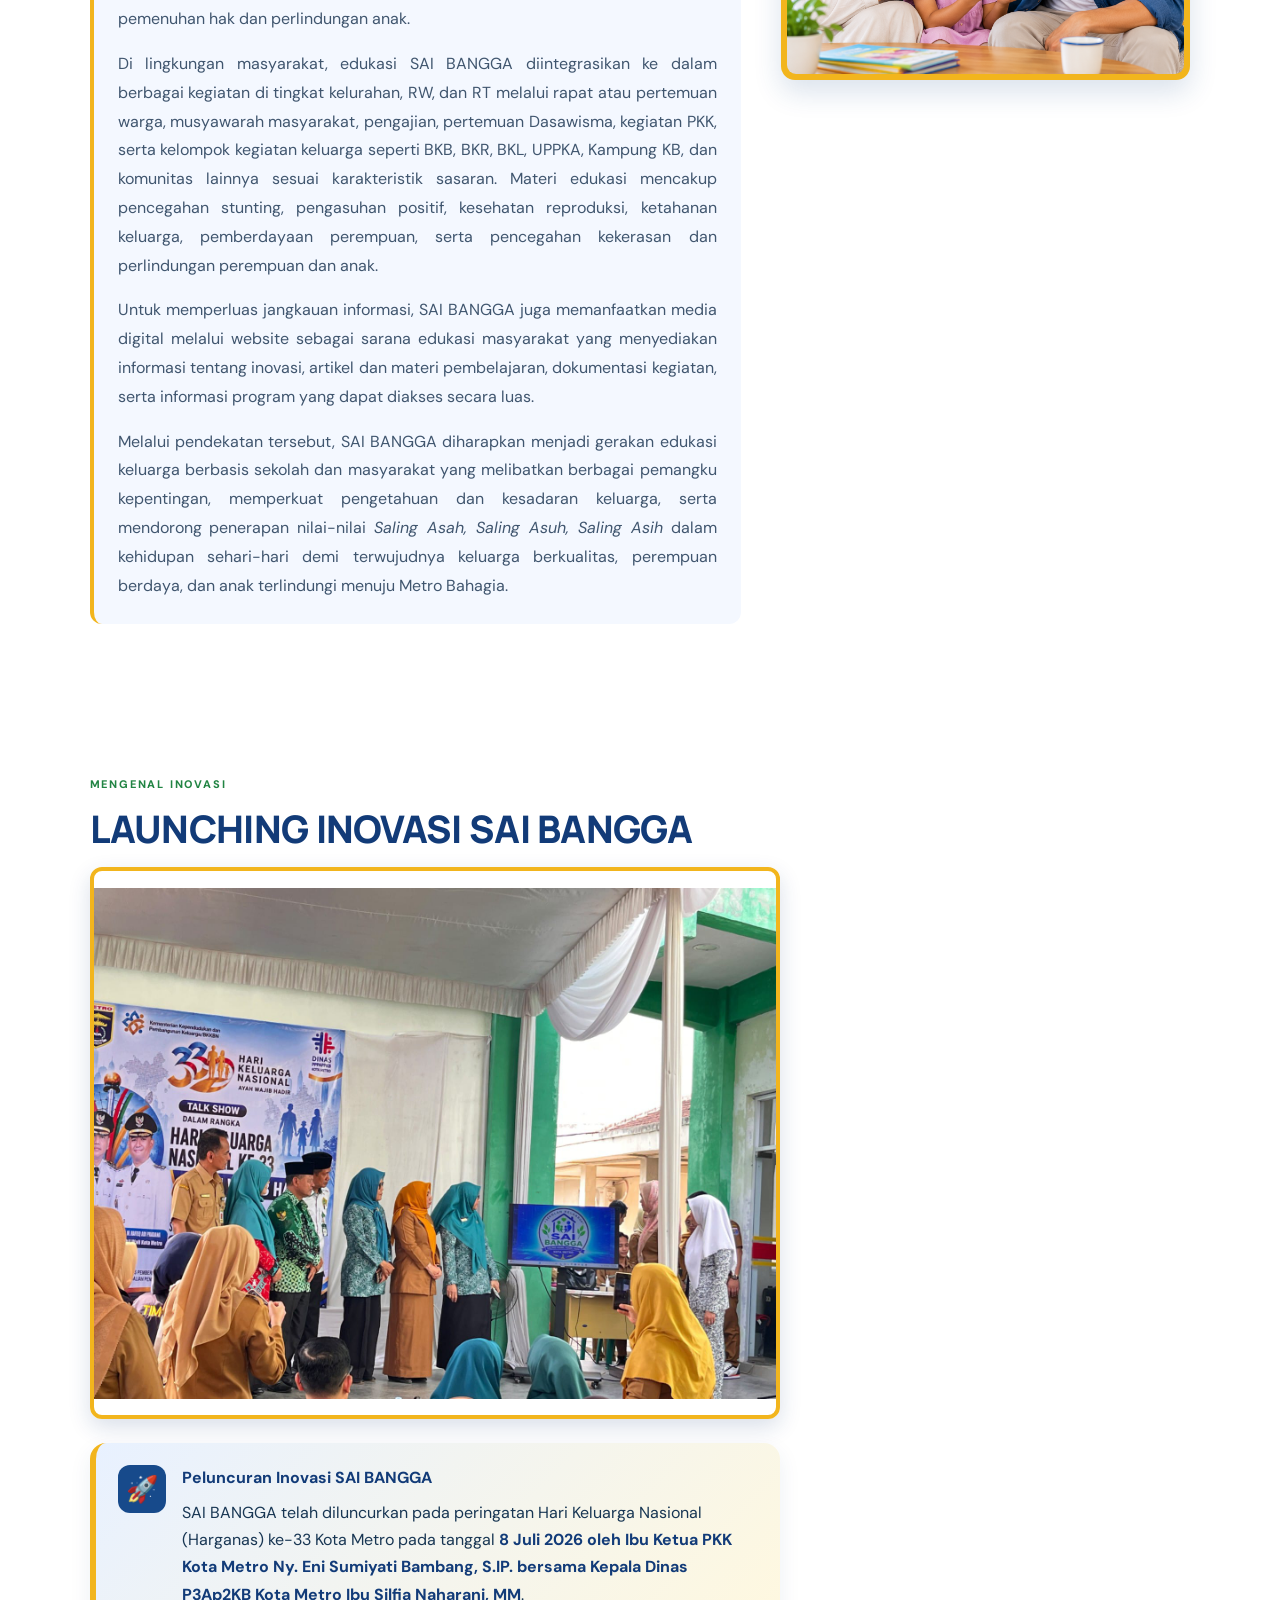
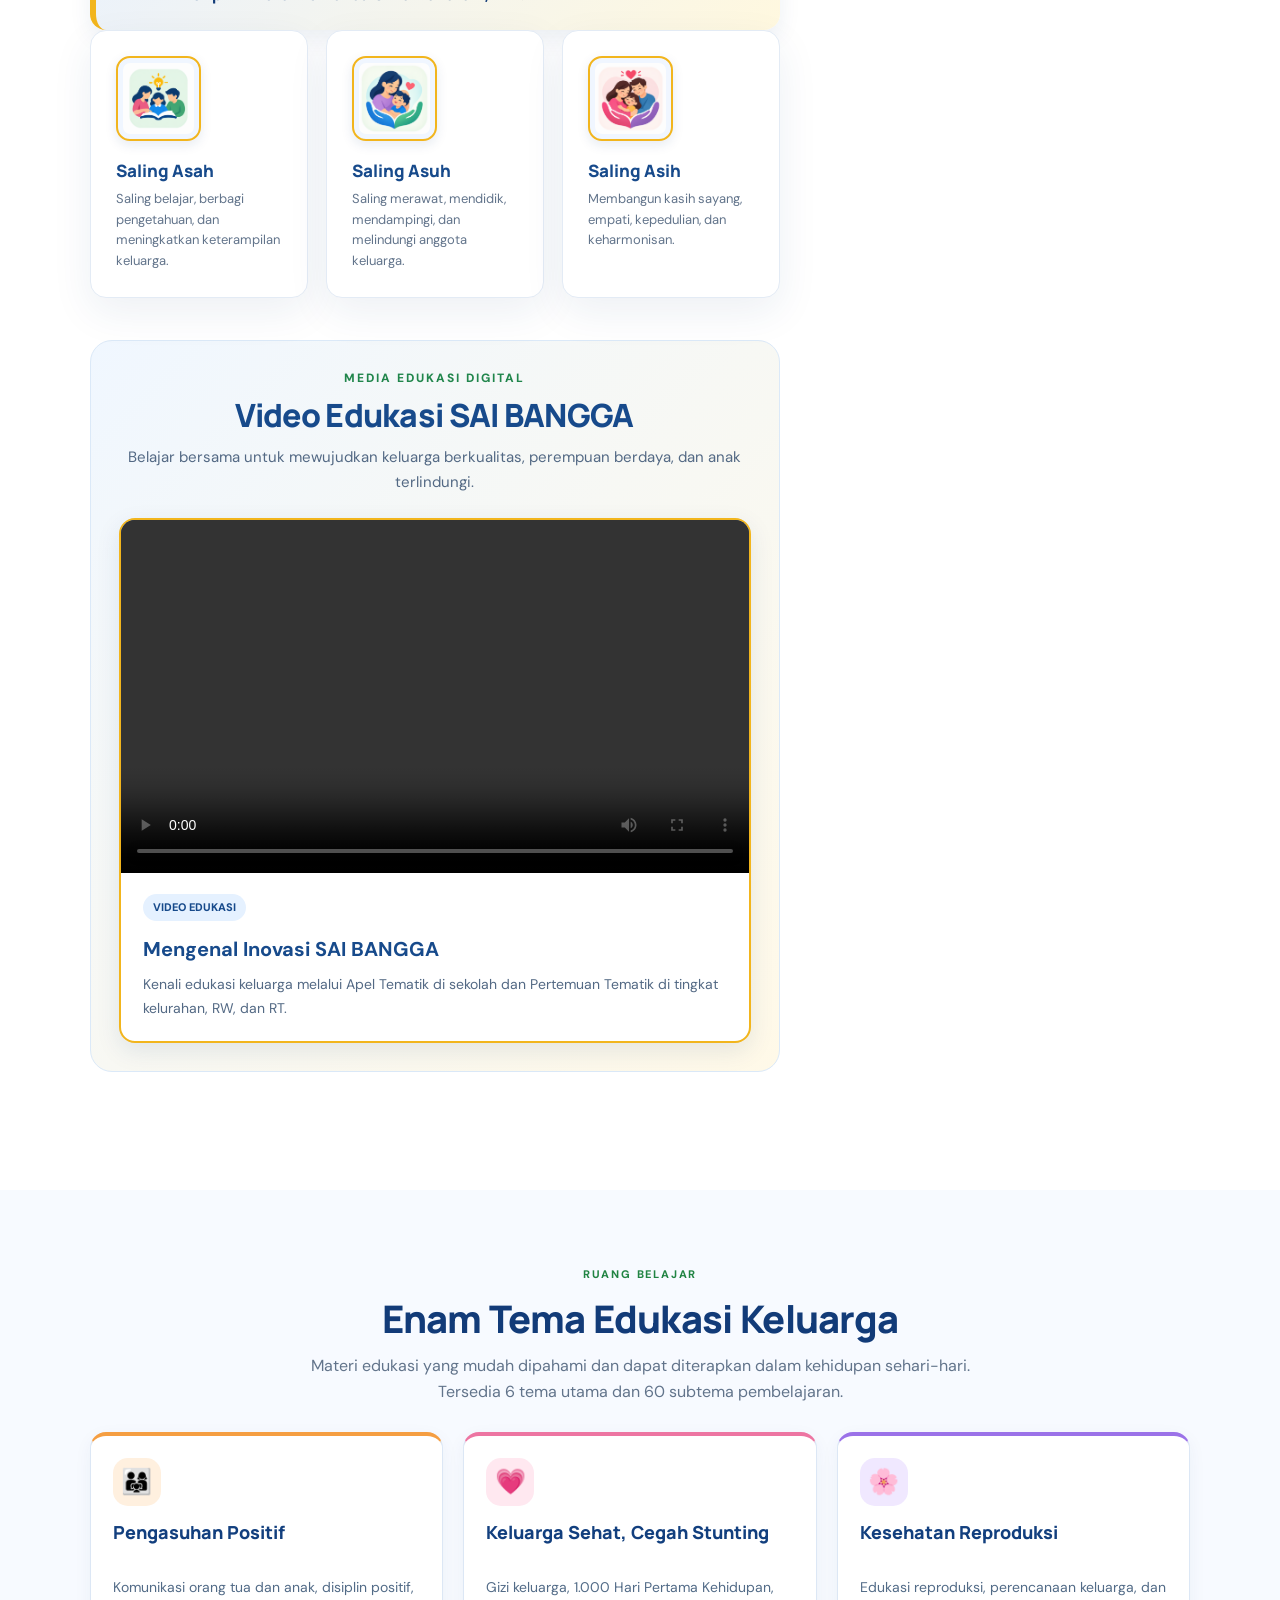
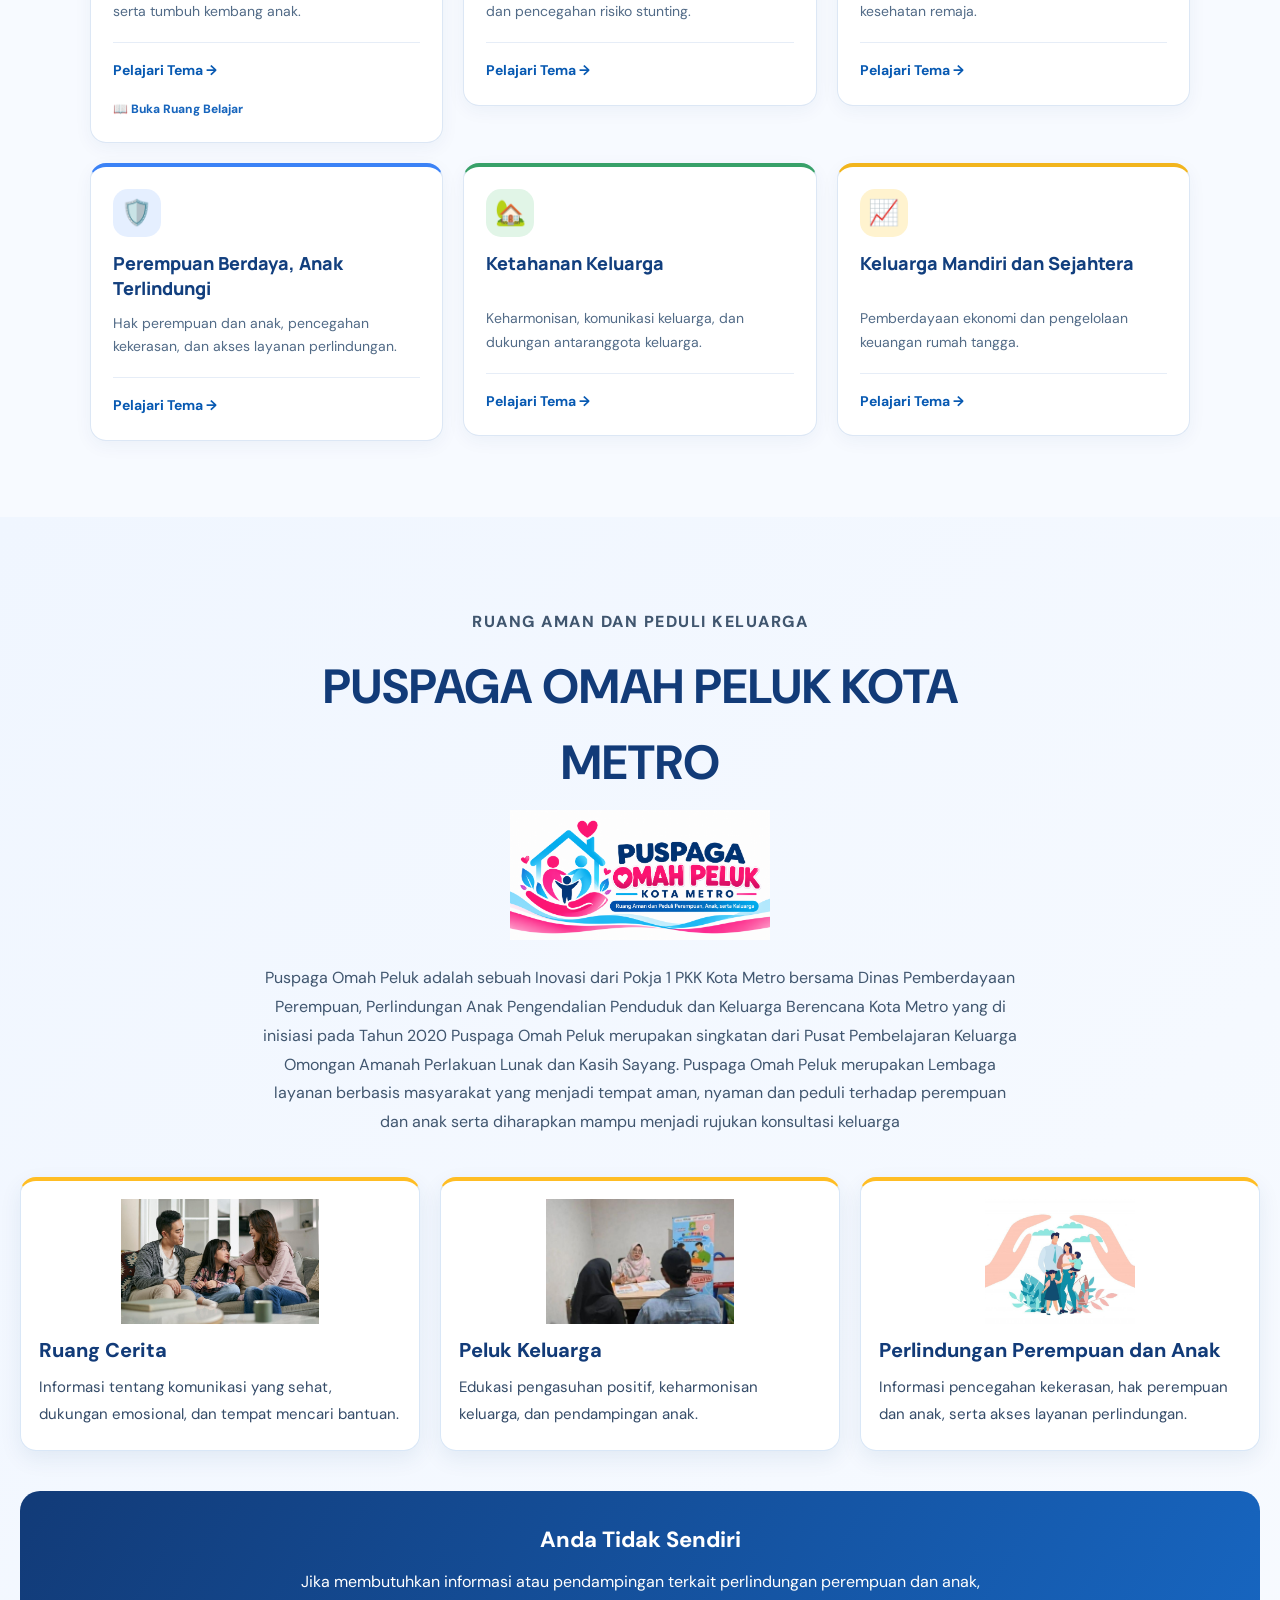
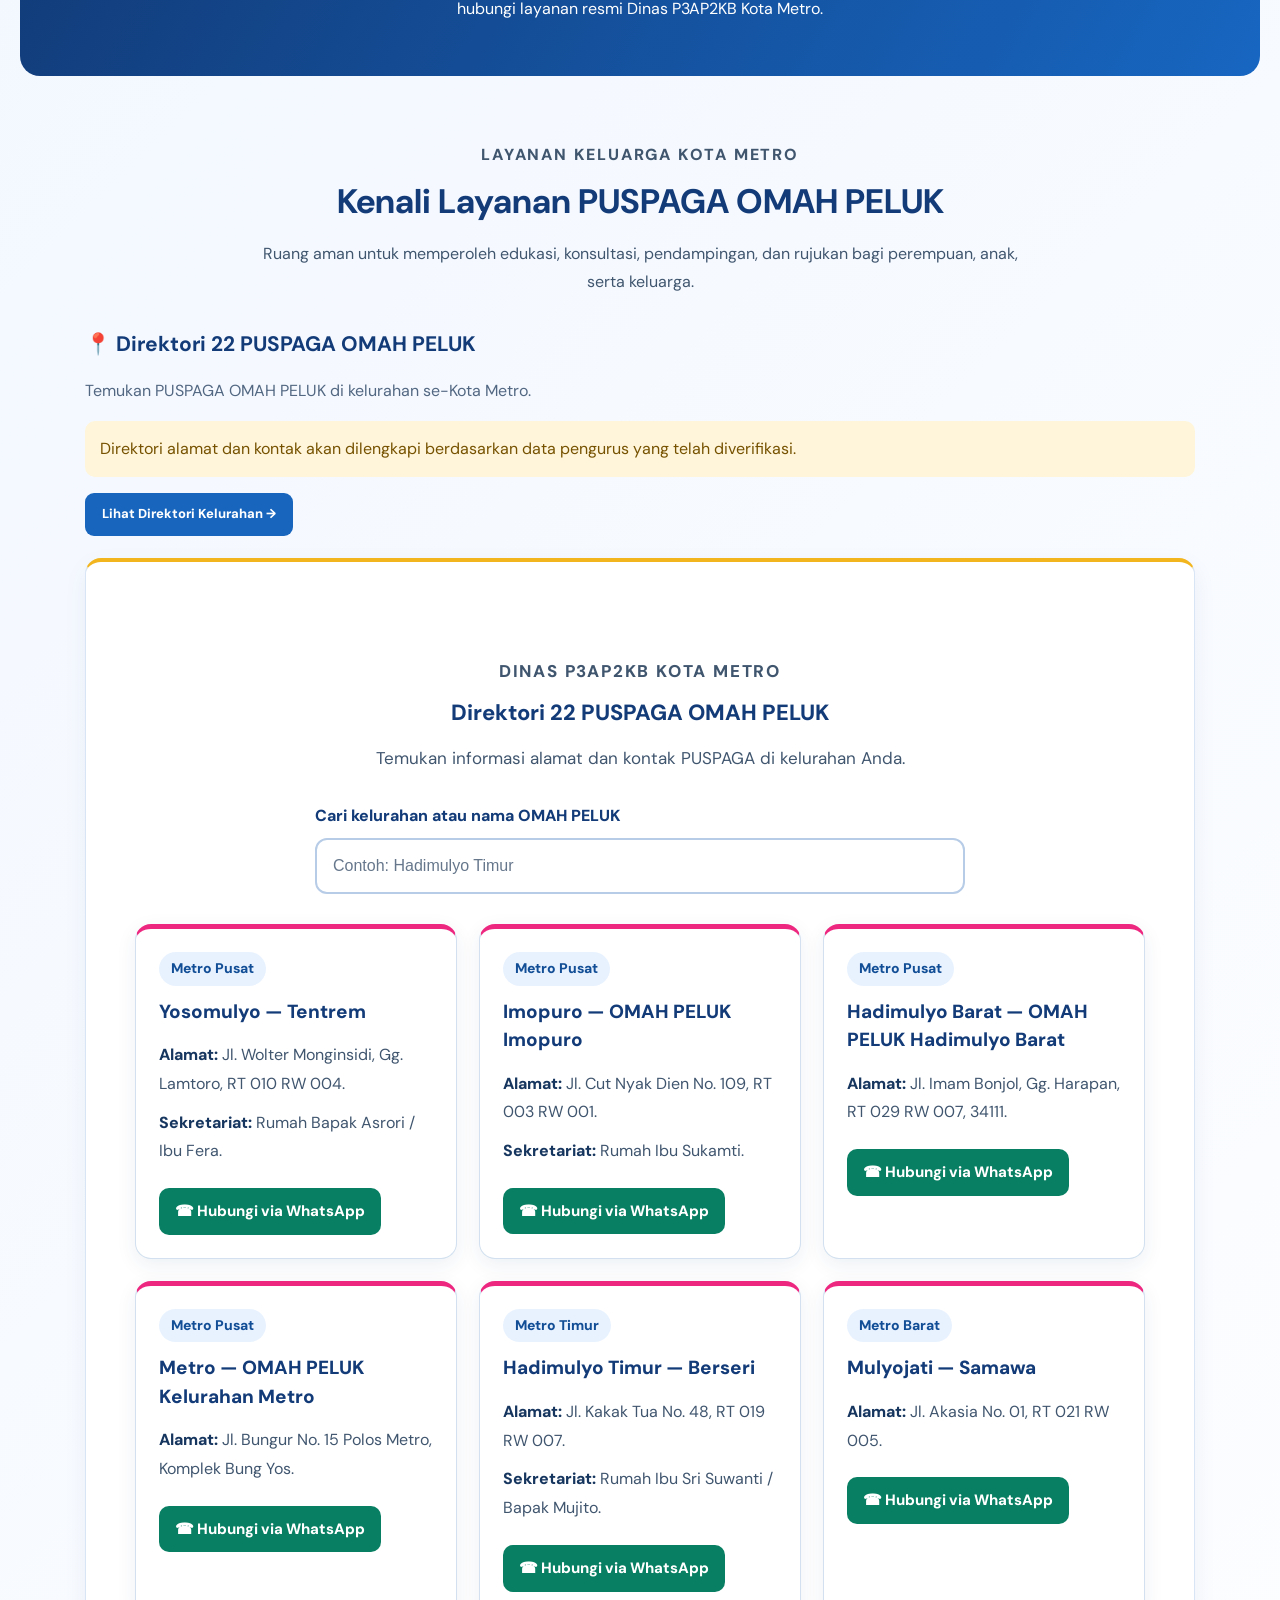
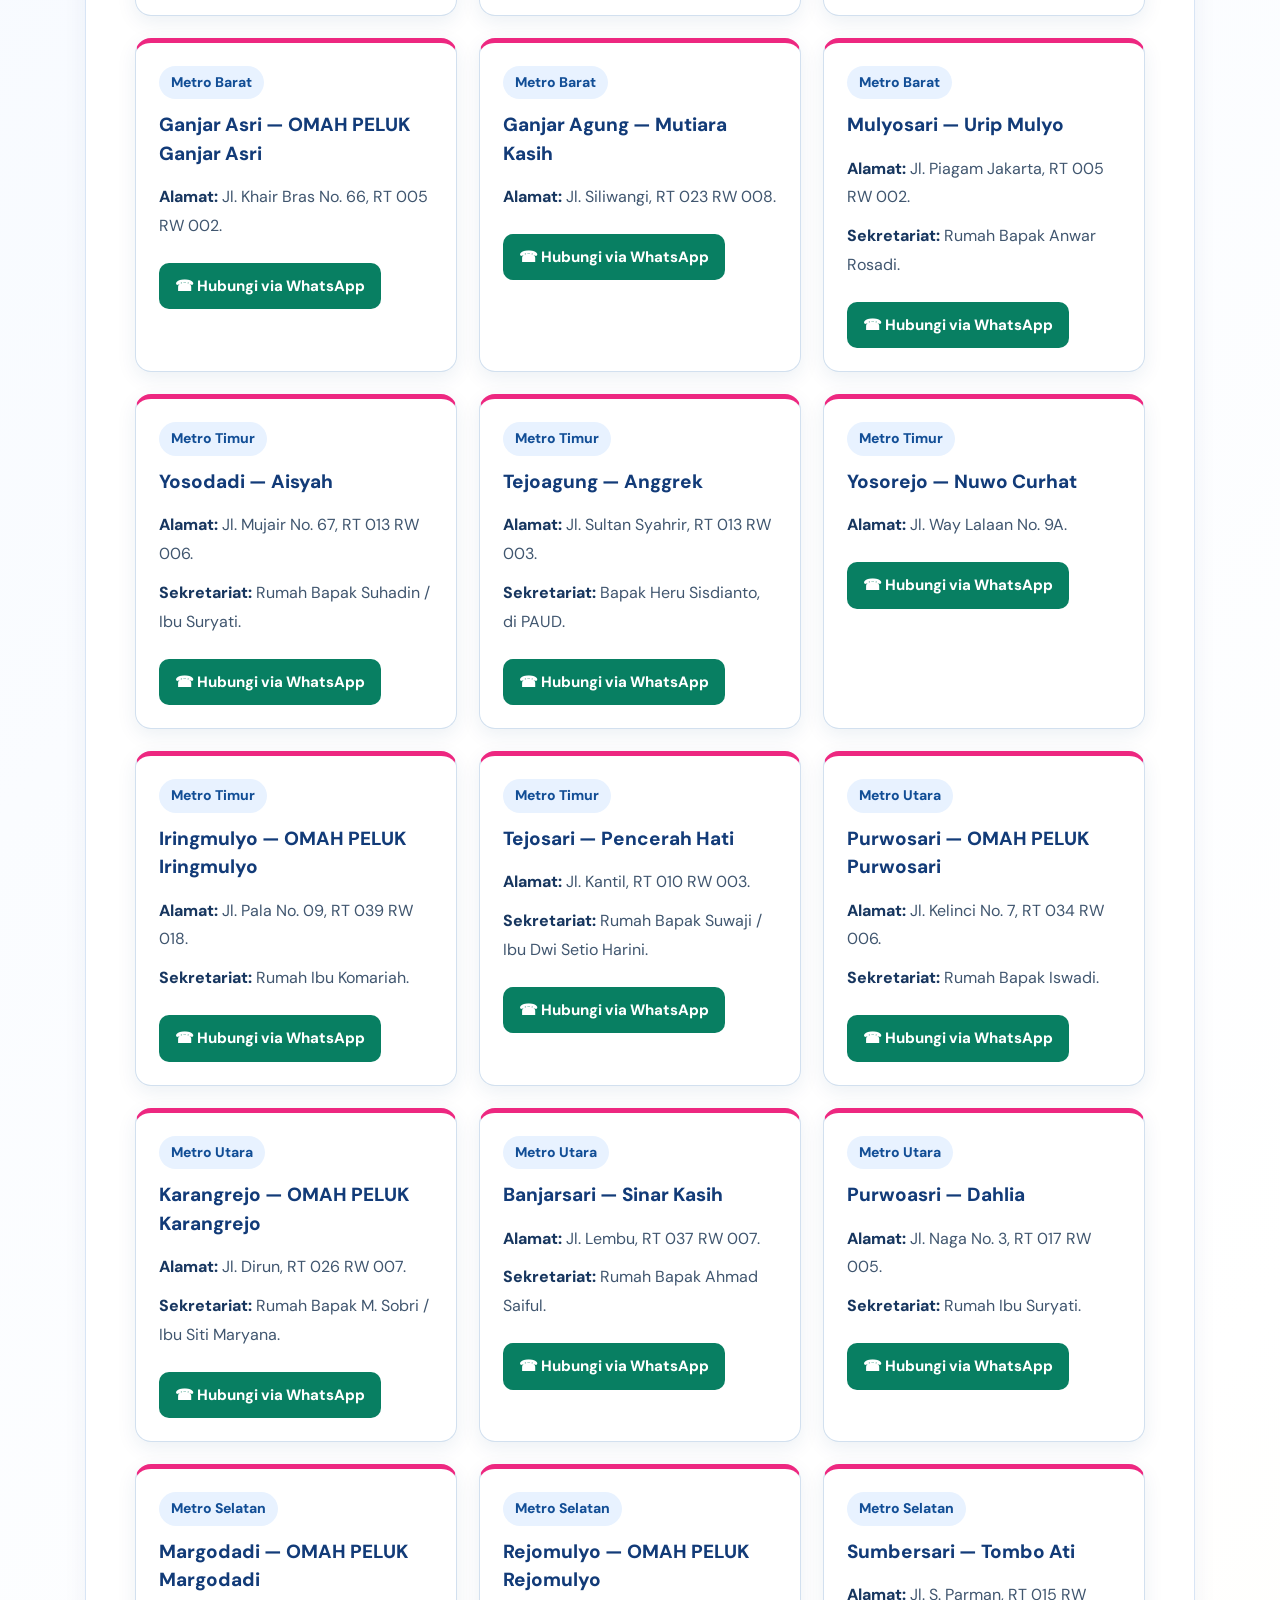
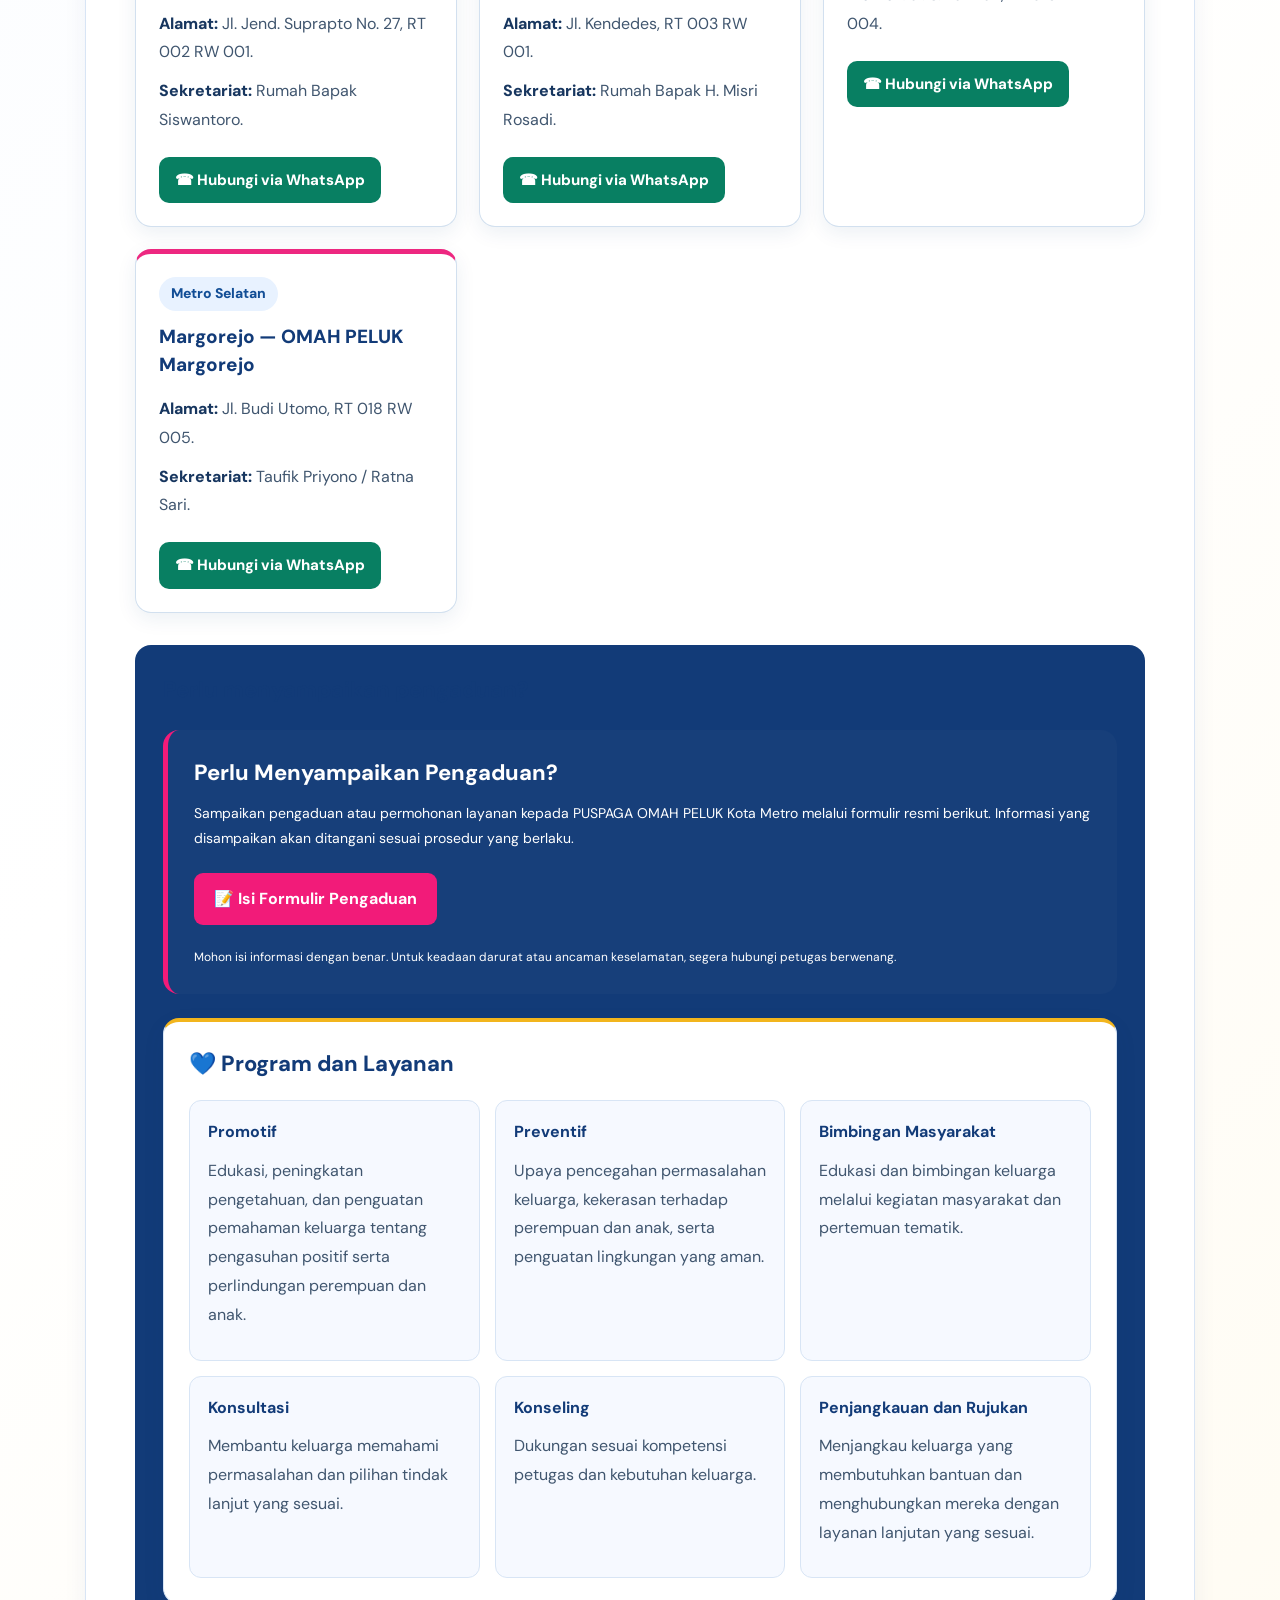
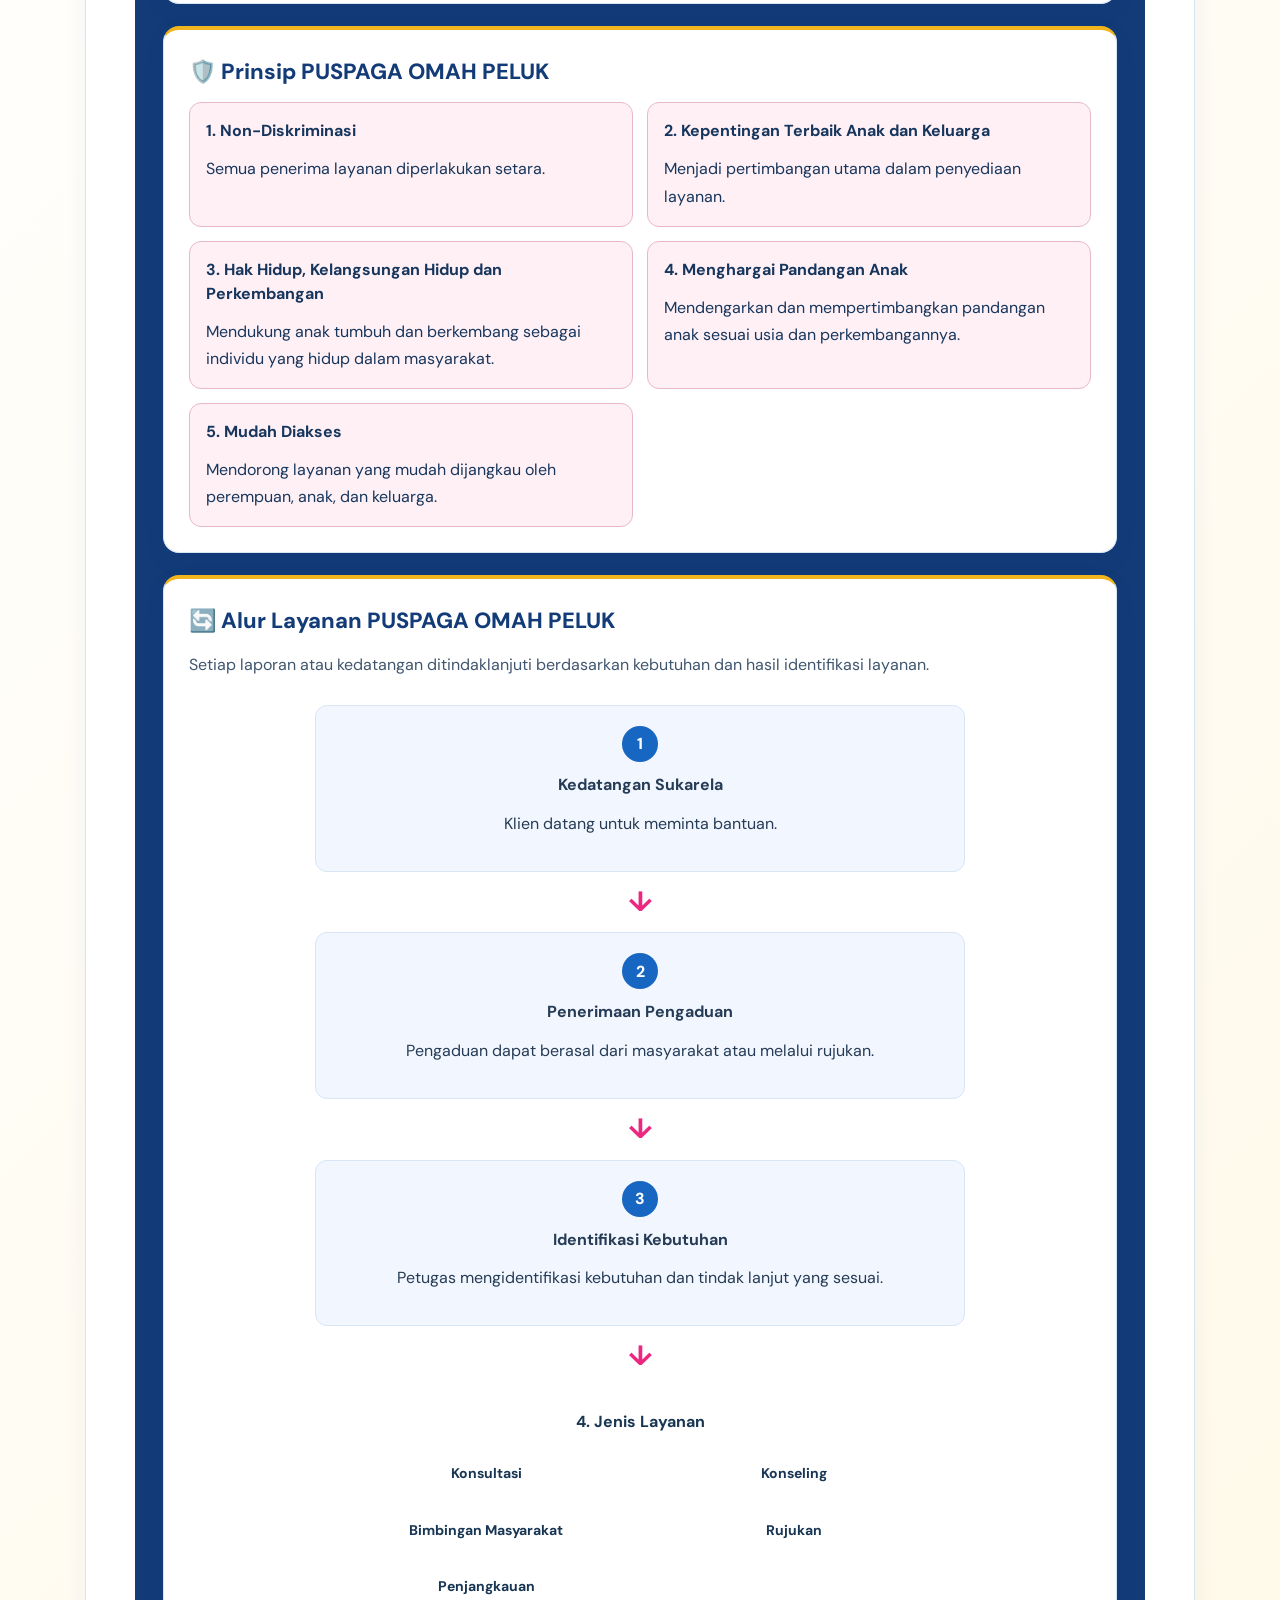
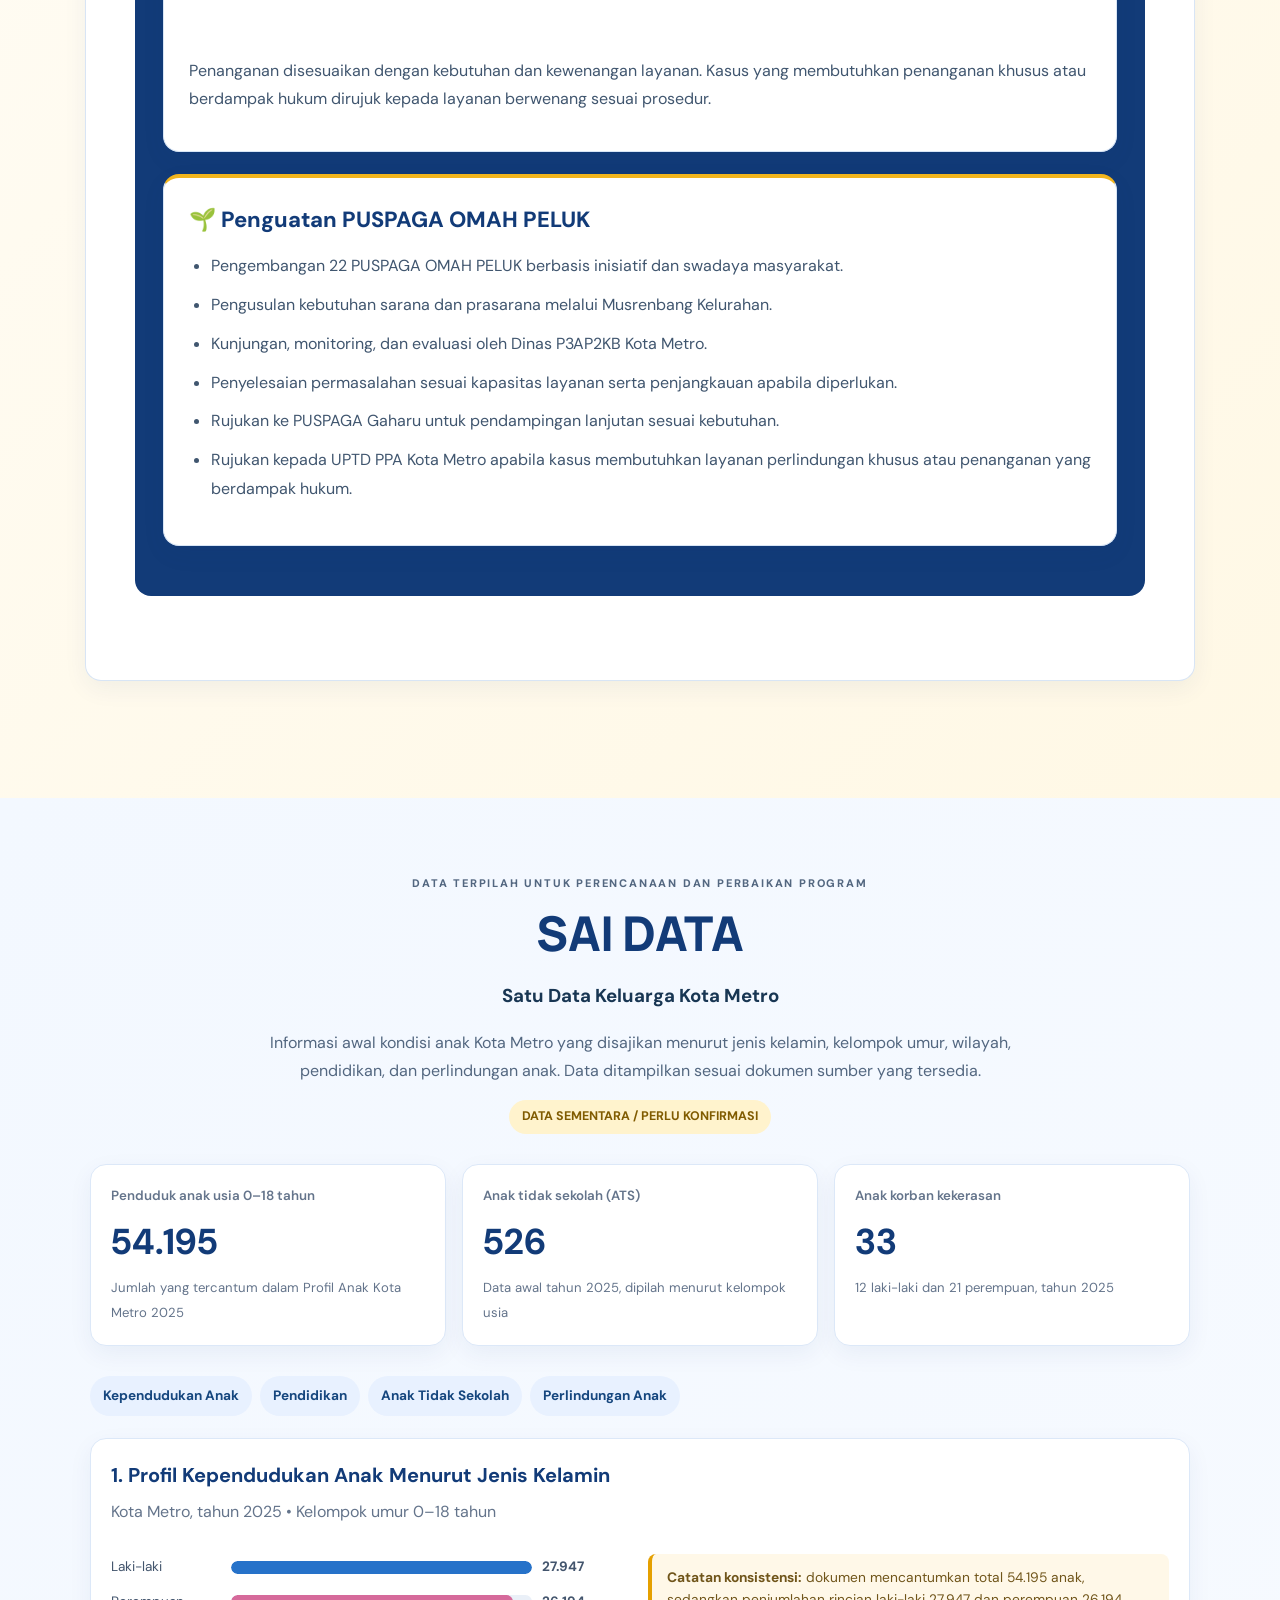
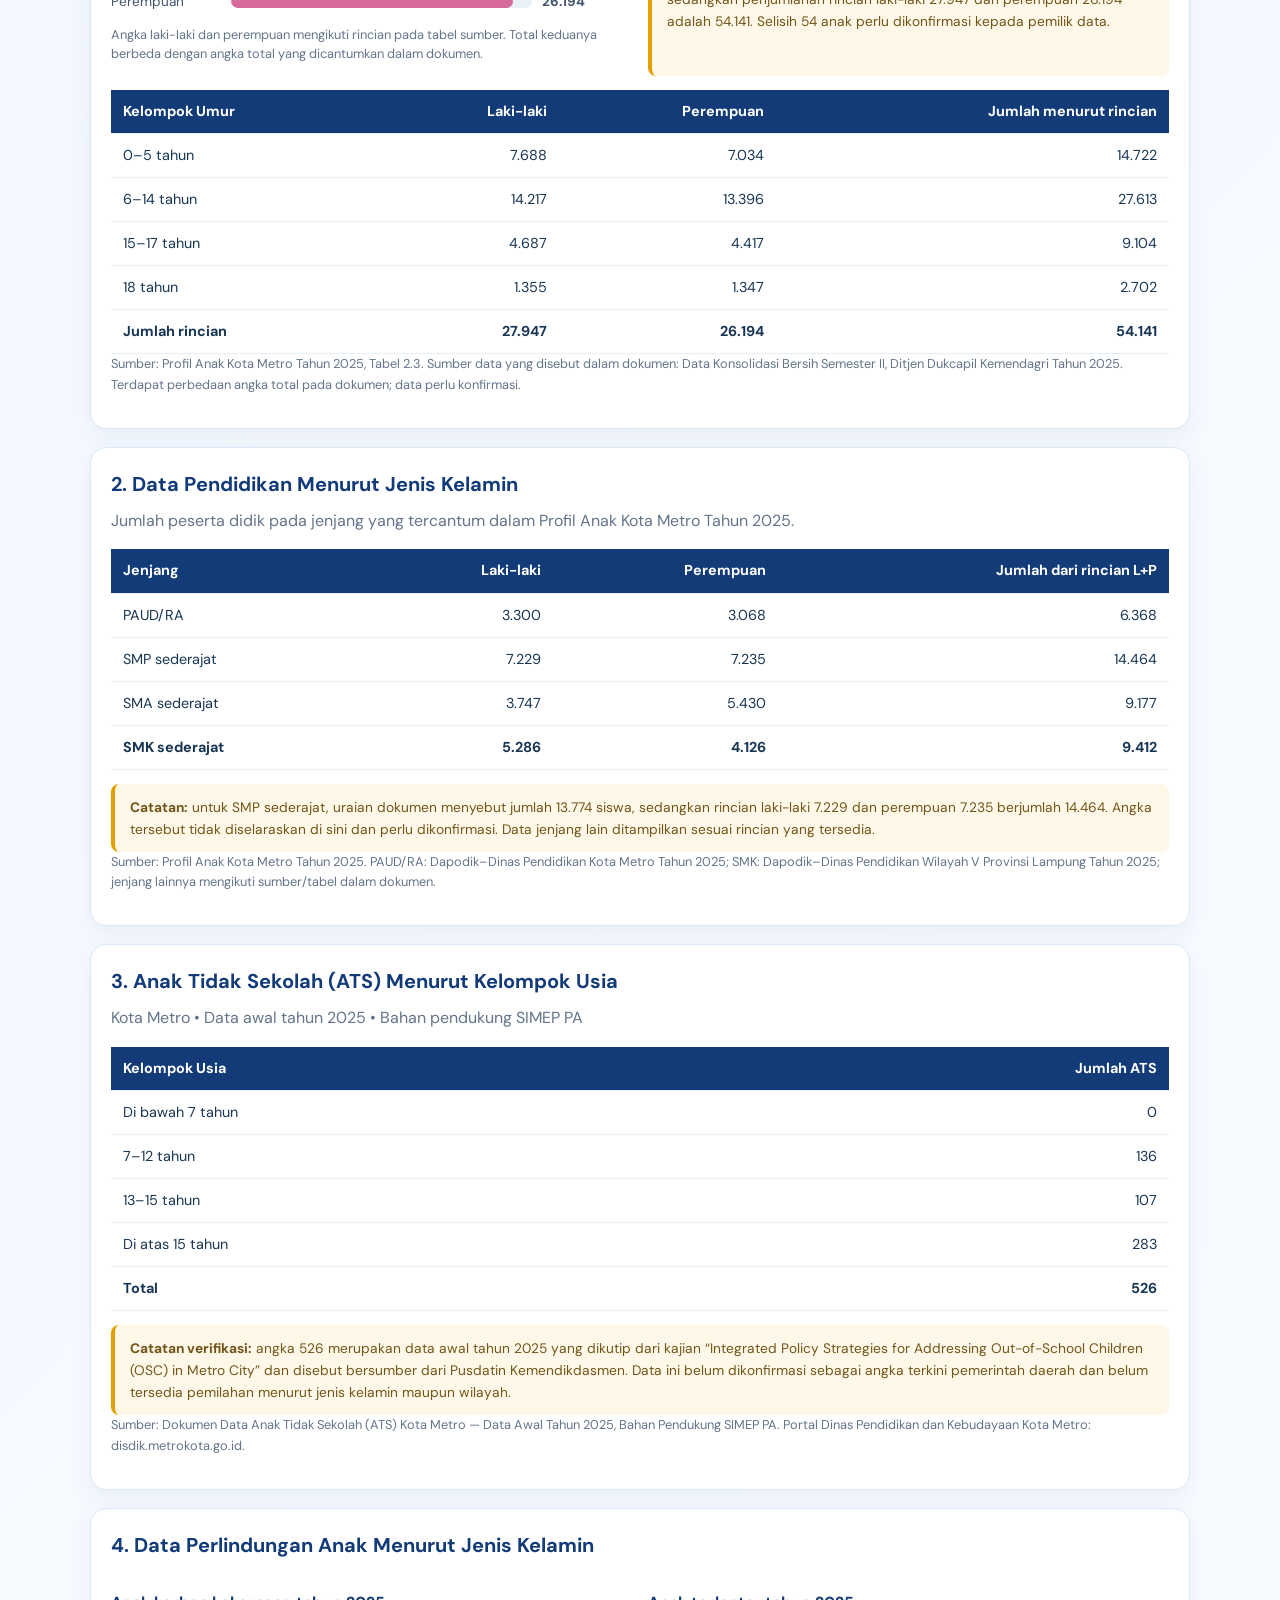
==== commit 9ee412d3: "Update index.html Tambah tombol Ruang Belajar Pengasuhan Positif." ====
--- a/index.html
+++ b/index.html
@@ -29,7 +29,7 @@
   <a href="artikel.html">Materi Edukasi</a>
   <a href="#omah-peluk">OMAH PELUK</a>
   <a href="#program-layanan">Program &amp; Layanan</a>
-  <a href="#kelas-digital">Kelas Digital</a>
+  <a href="#belajar">Kelas Digital</a>
   <a href="#sai-data">SAI DATA</a>
   <a href="#artikel">Kegiatan &amp; Inspirasi</a>
   <a href="#skm-kontak">SKM &amp; Kontak</a>
@@ -344,6 +344,9 @@
           </ol>
         </div>
       </details>
+      <a href="ruang-belajar-pengasuhan.html" class="btn-belajar">
+  📖 Buka Ruang Belajar
+</a>
     </article>
 
     <!-- TEMA 2 -->
